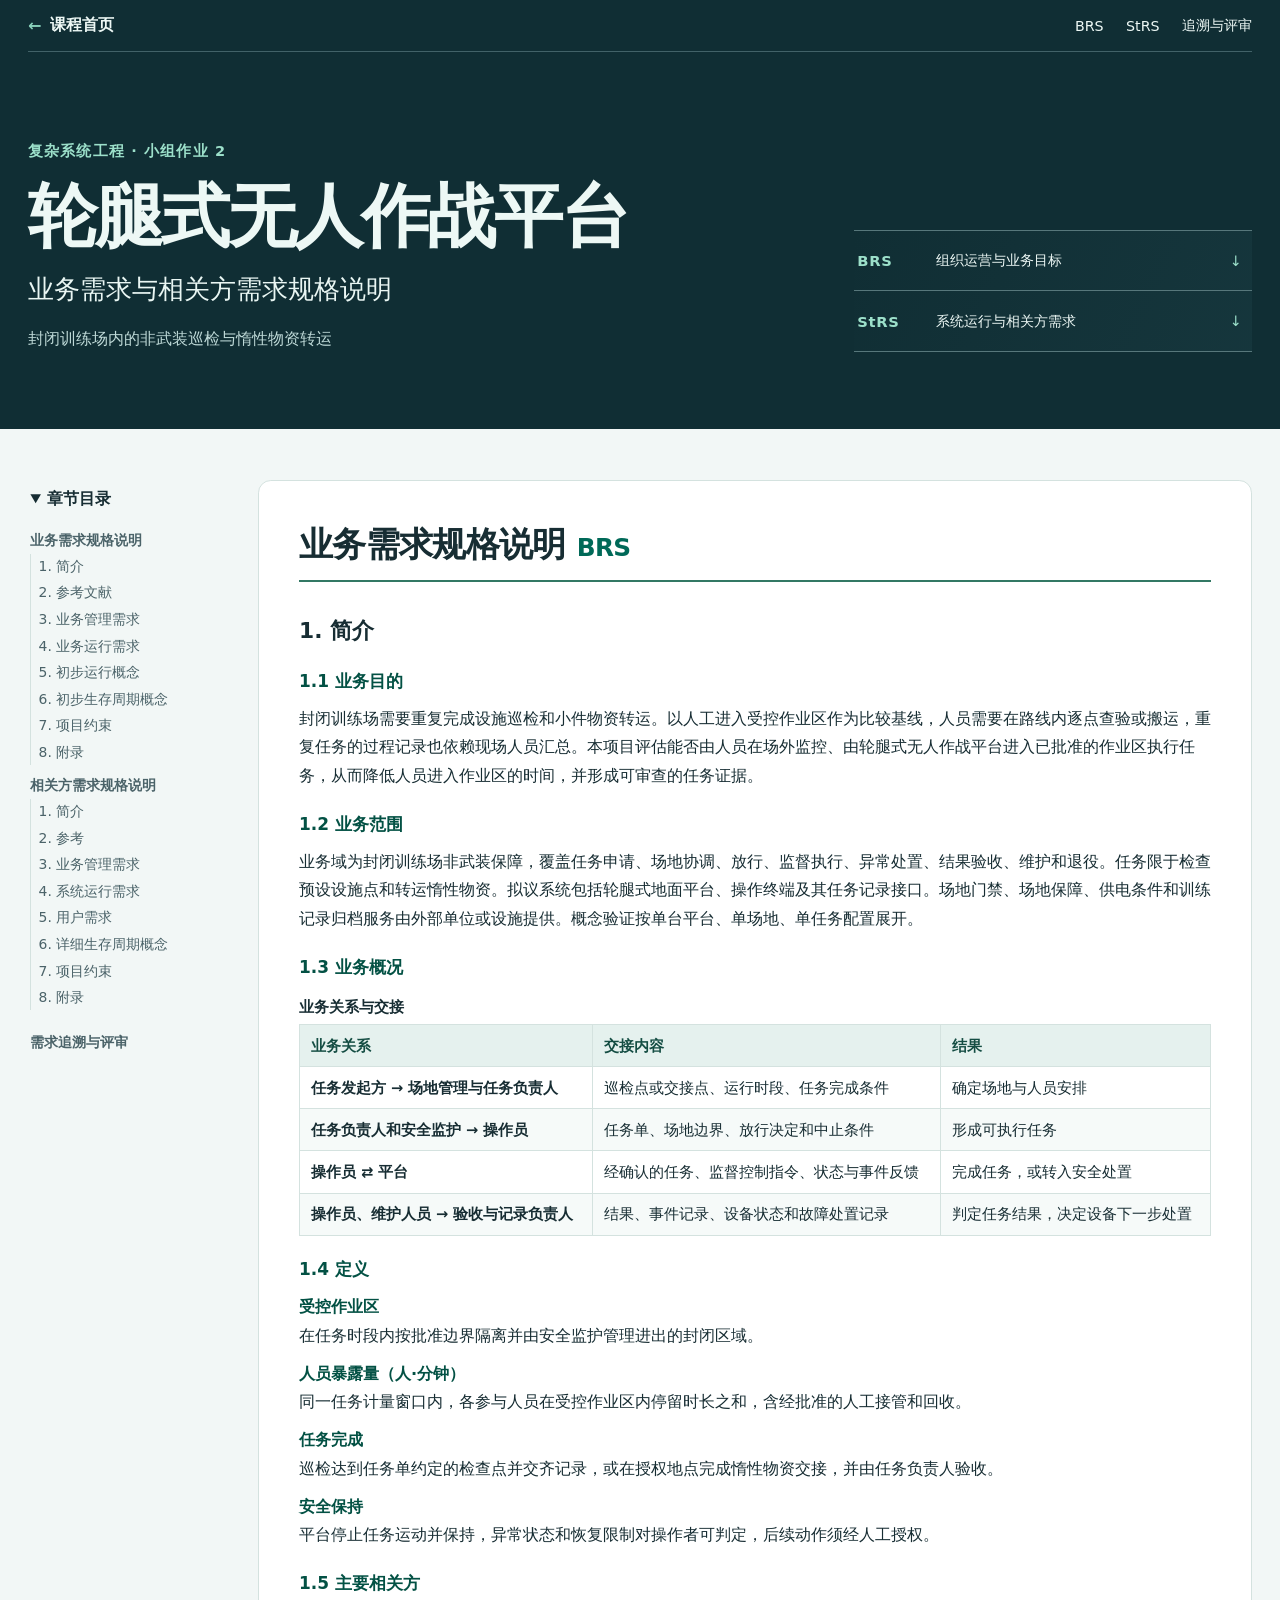
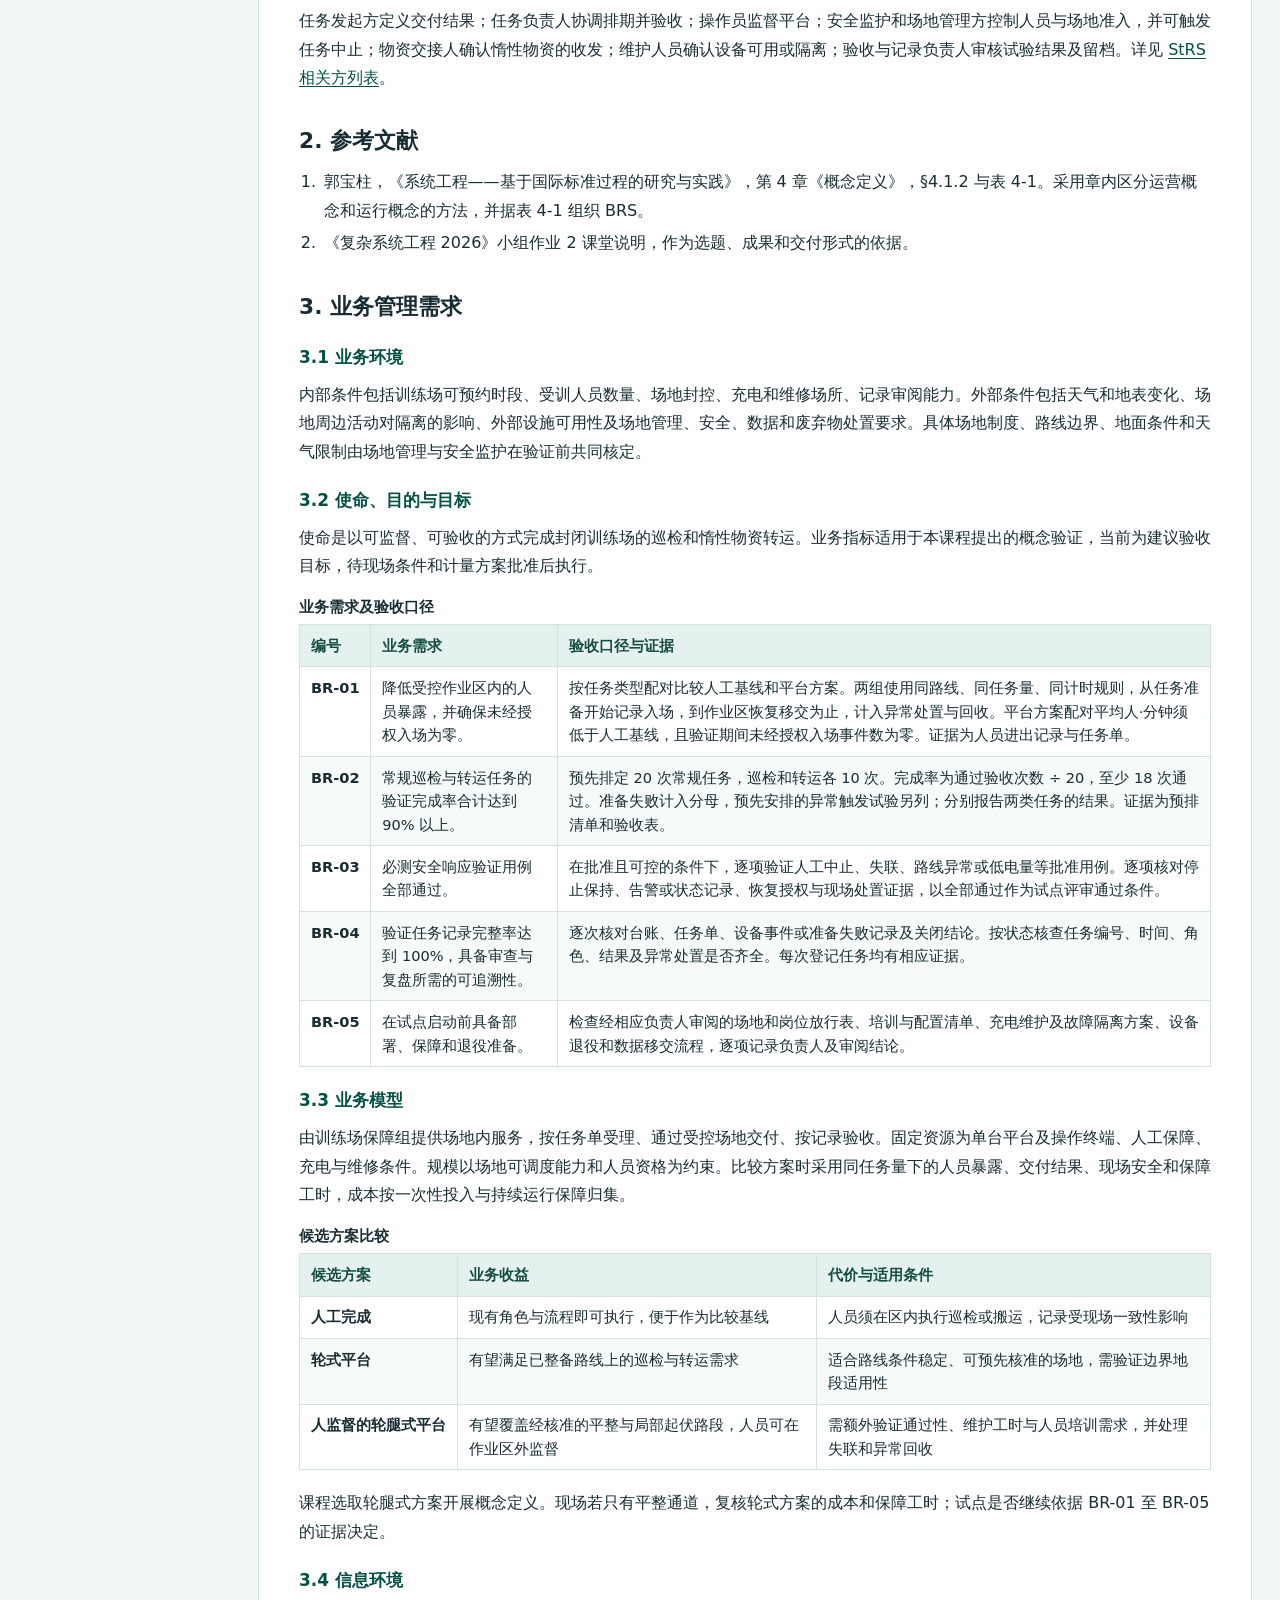
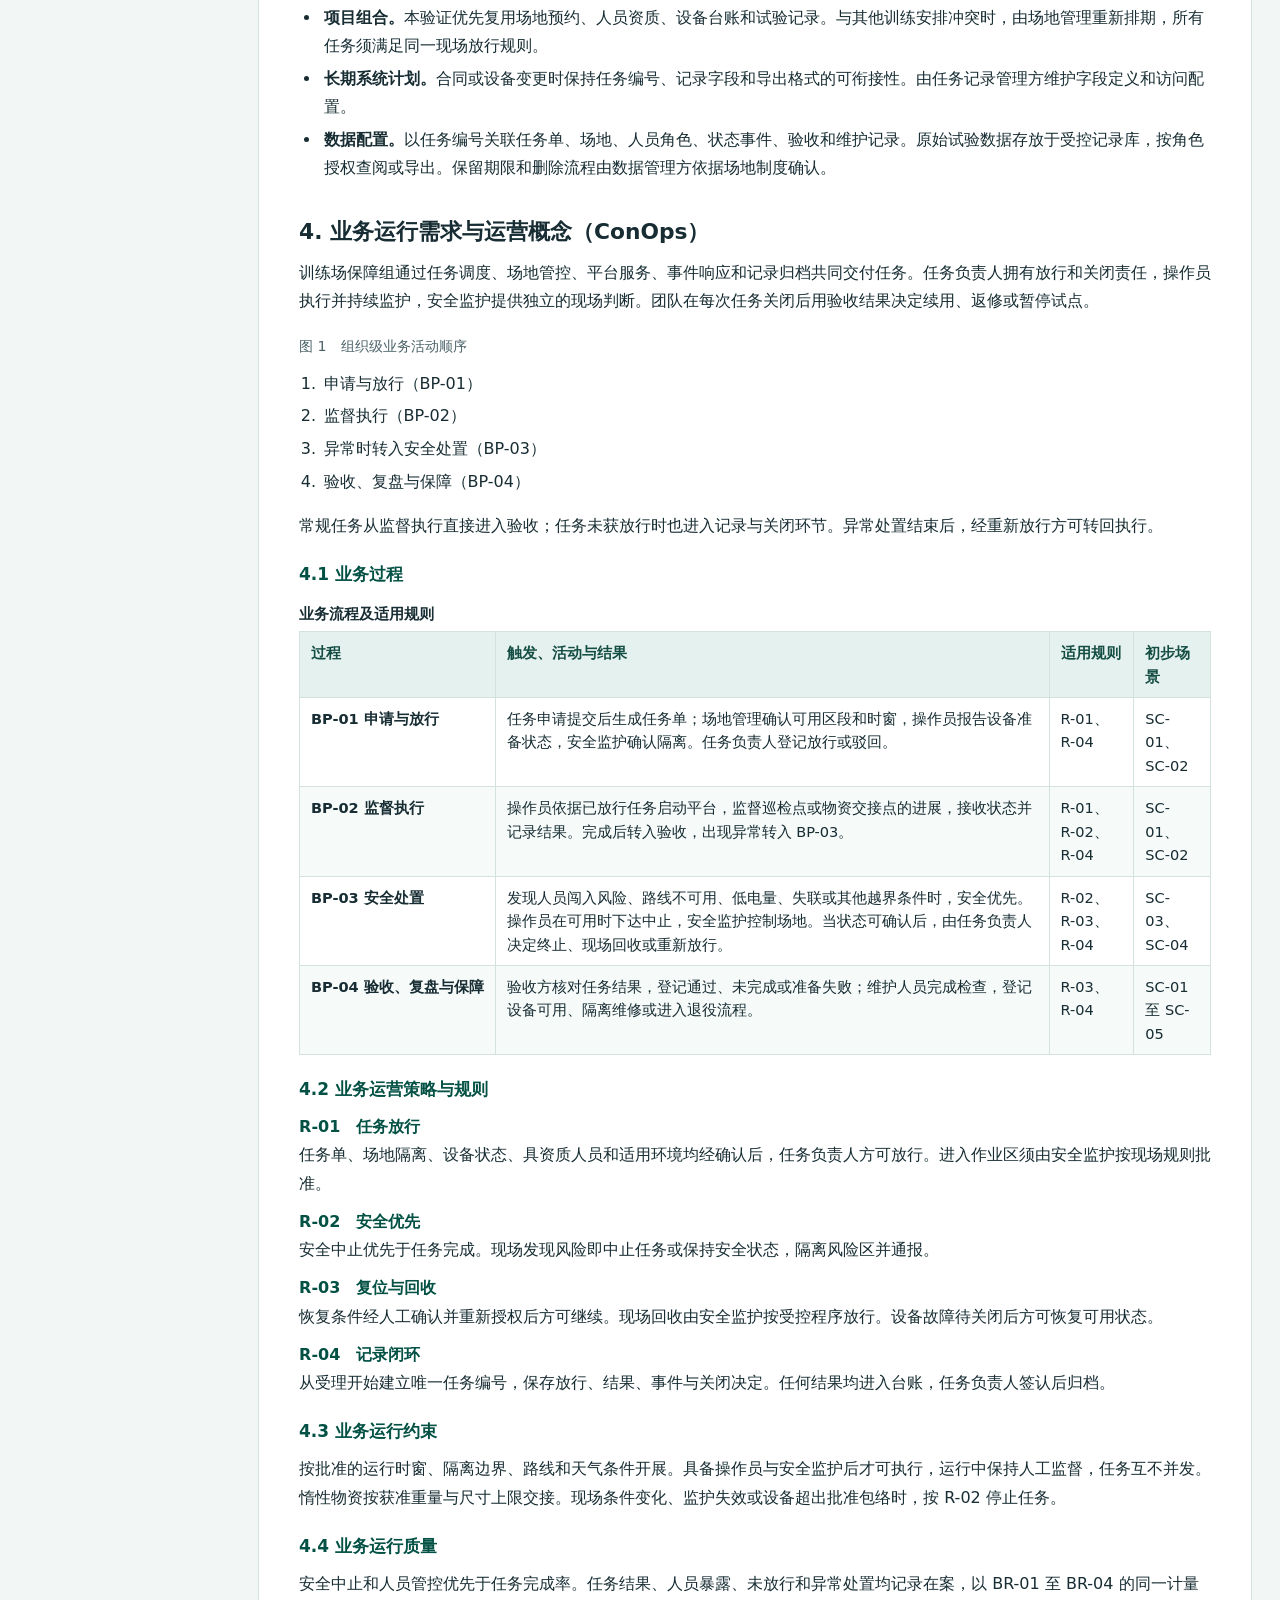
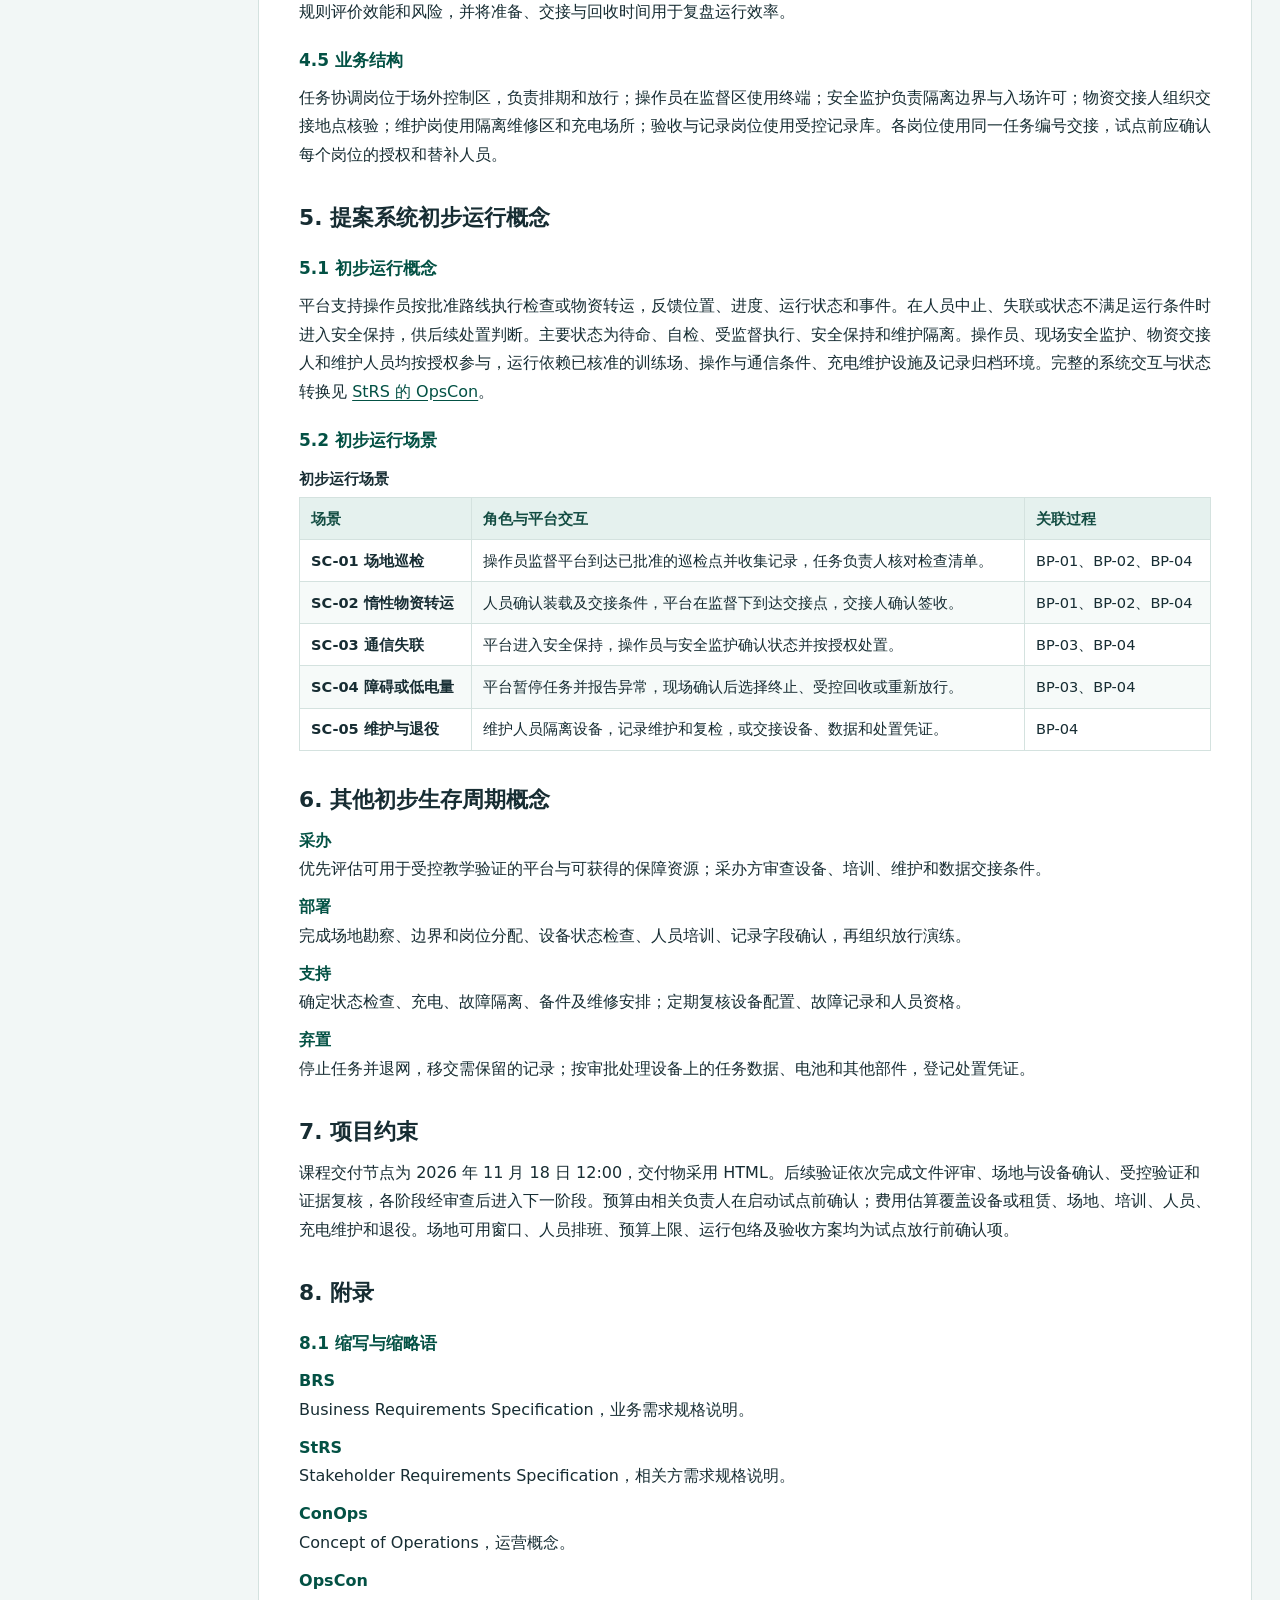
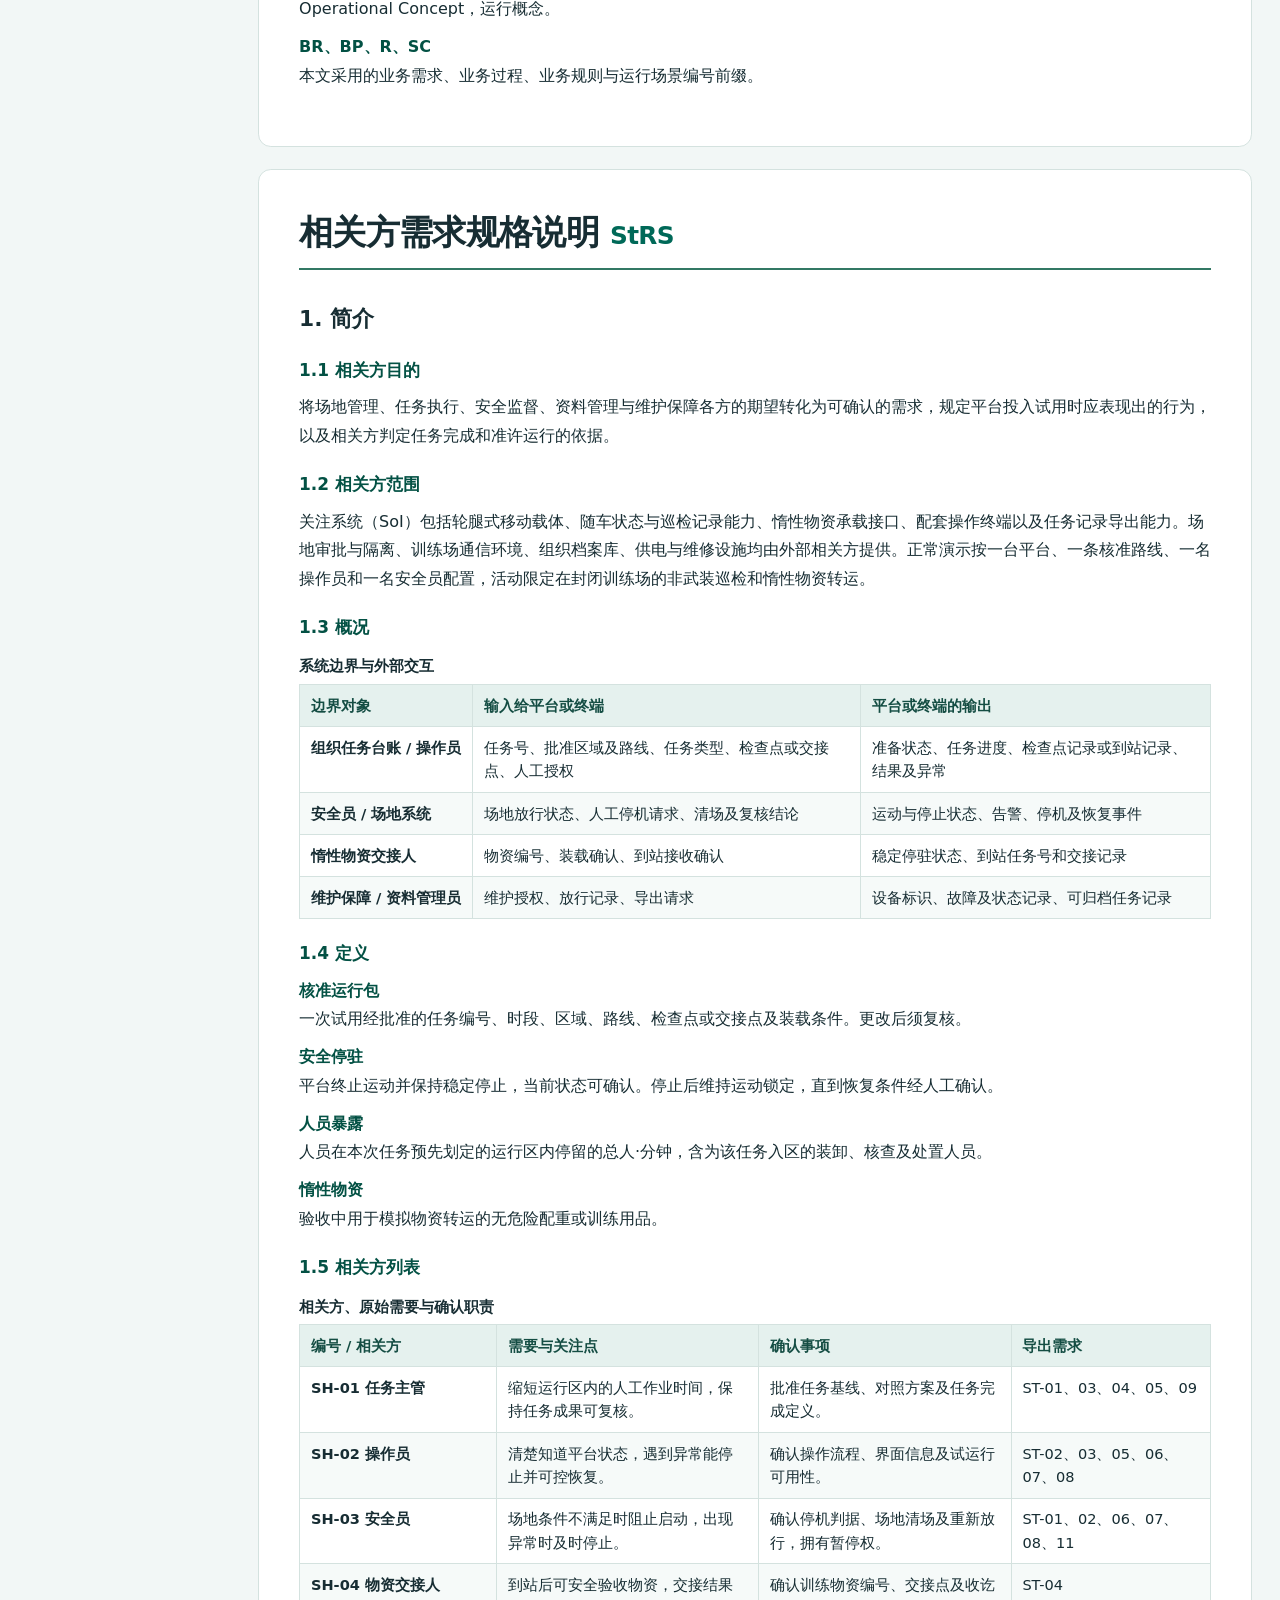
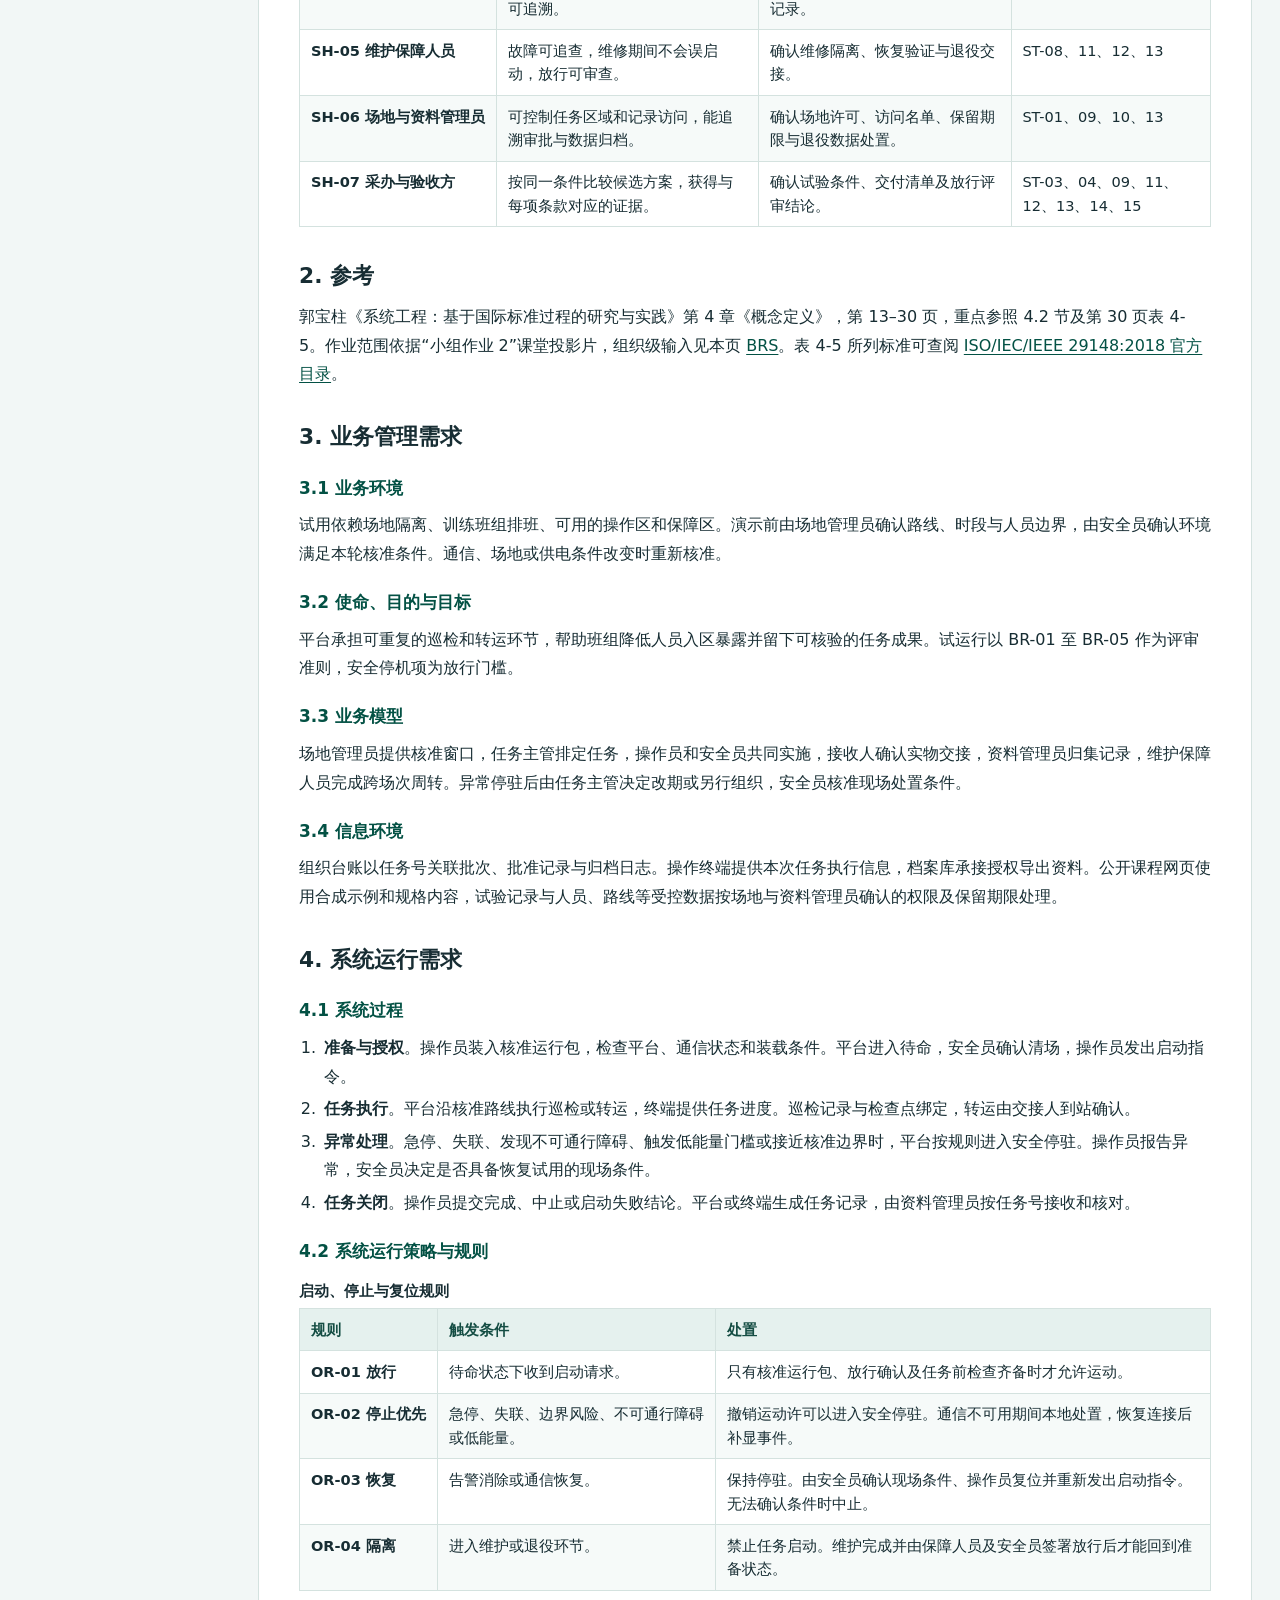
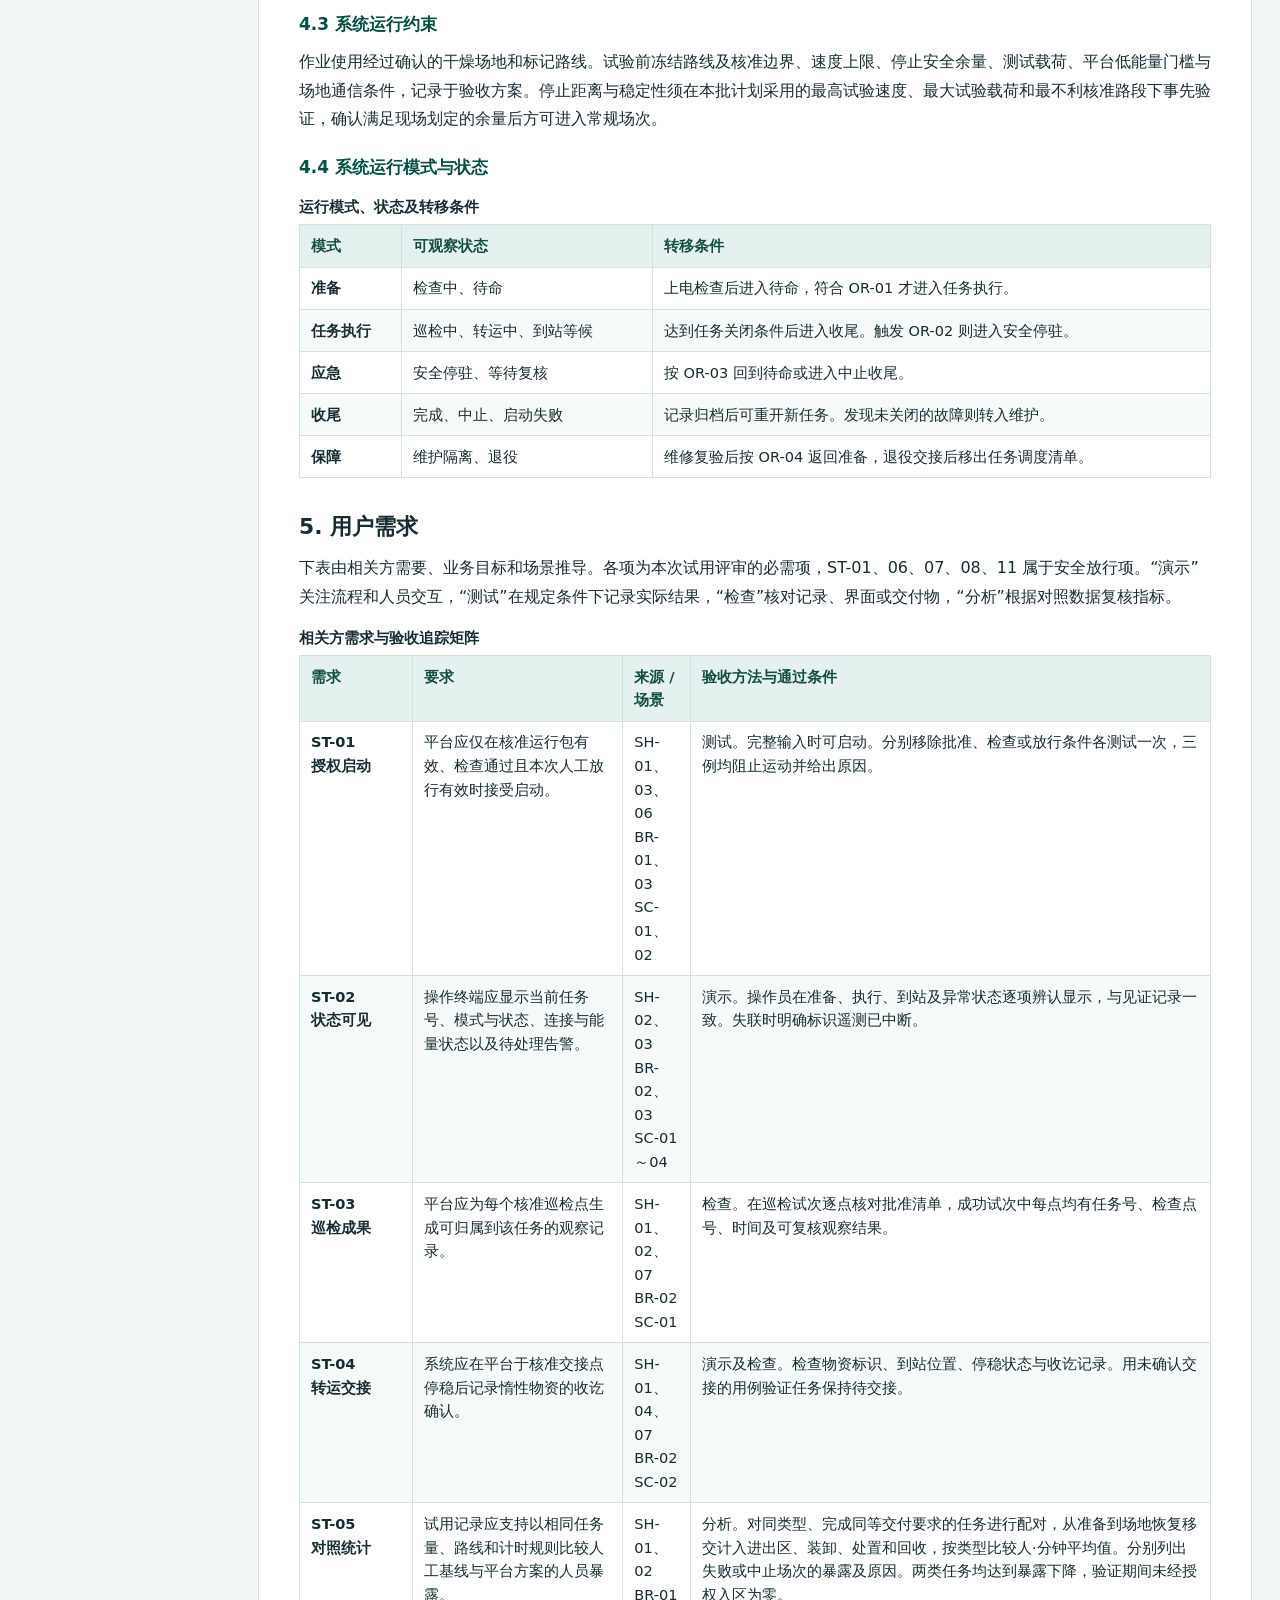
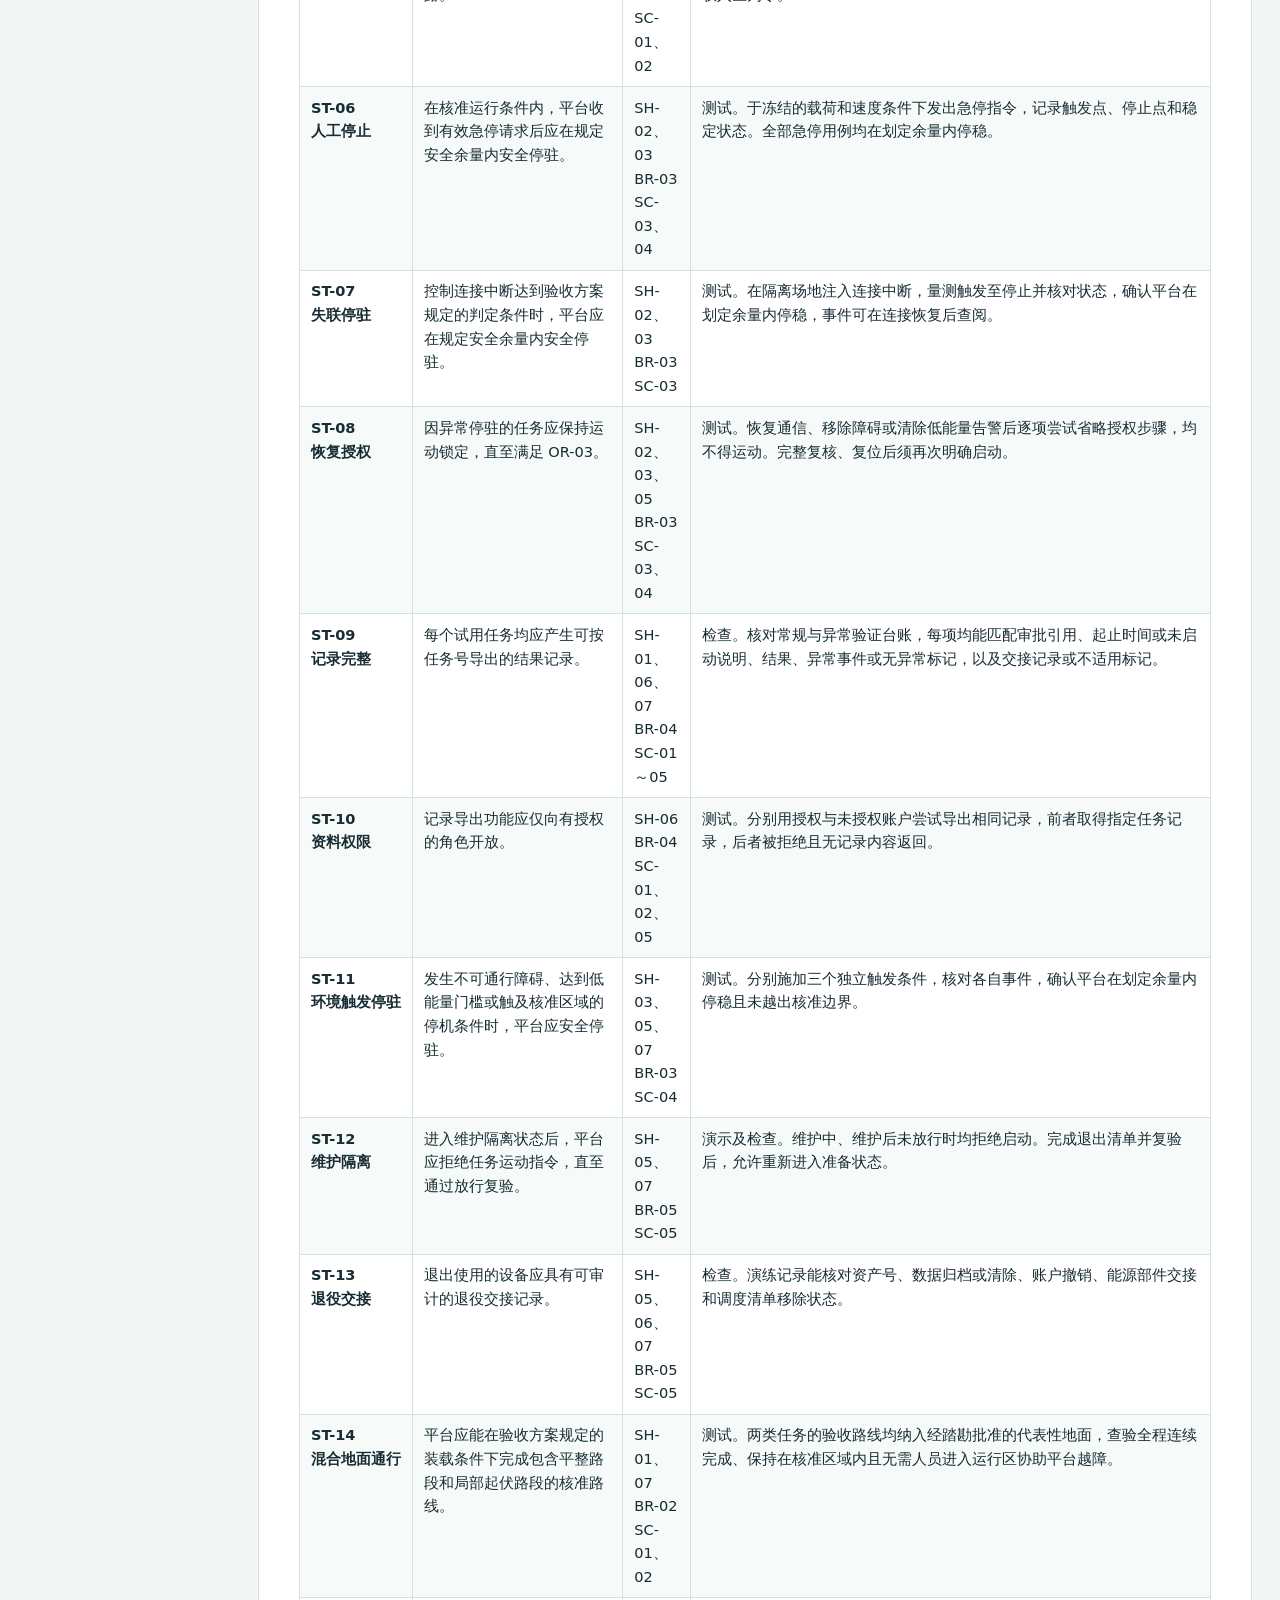
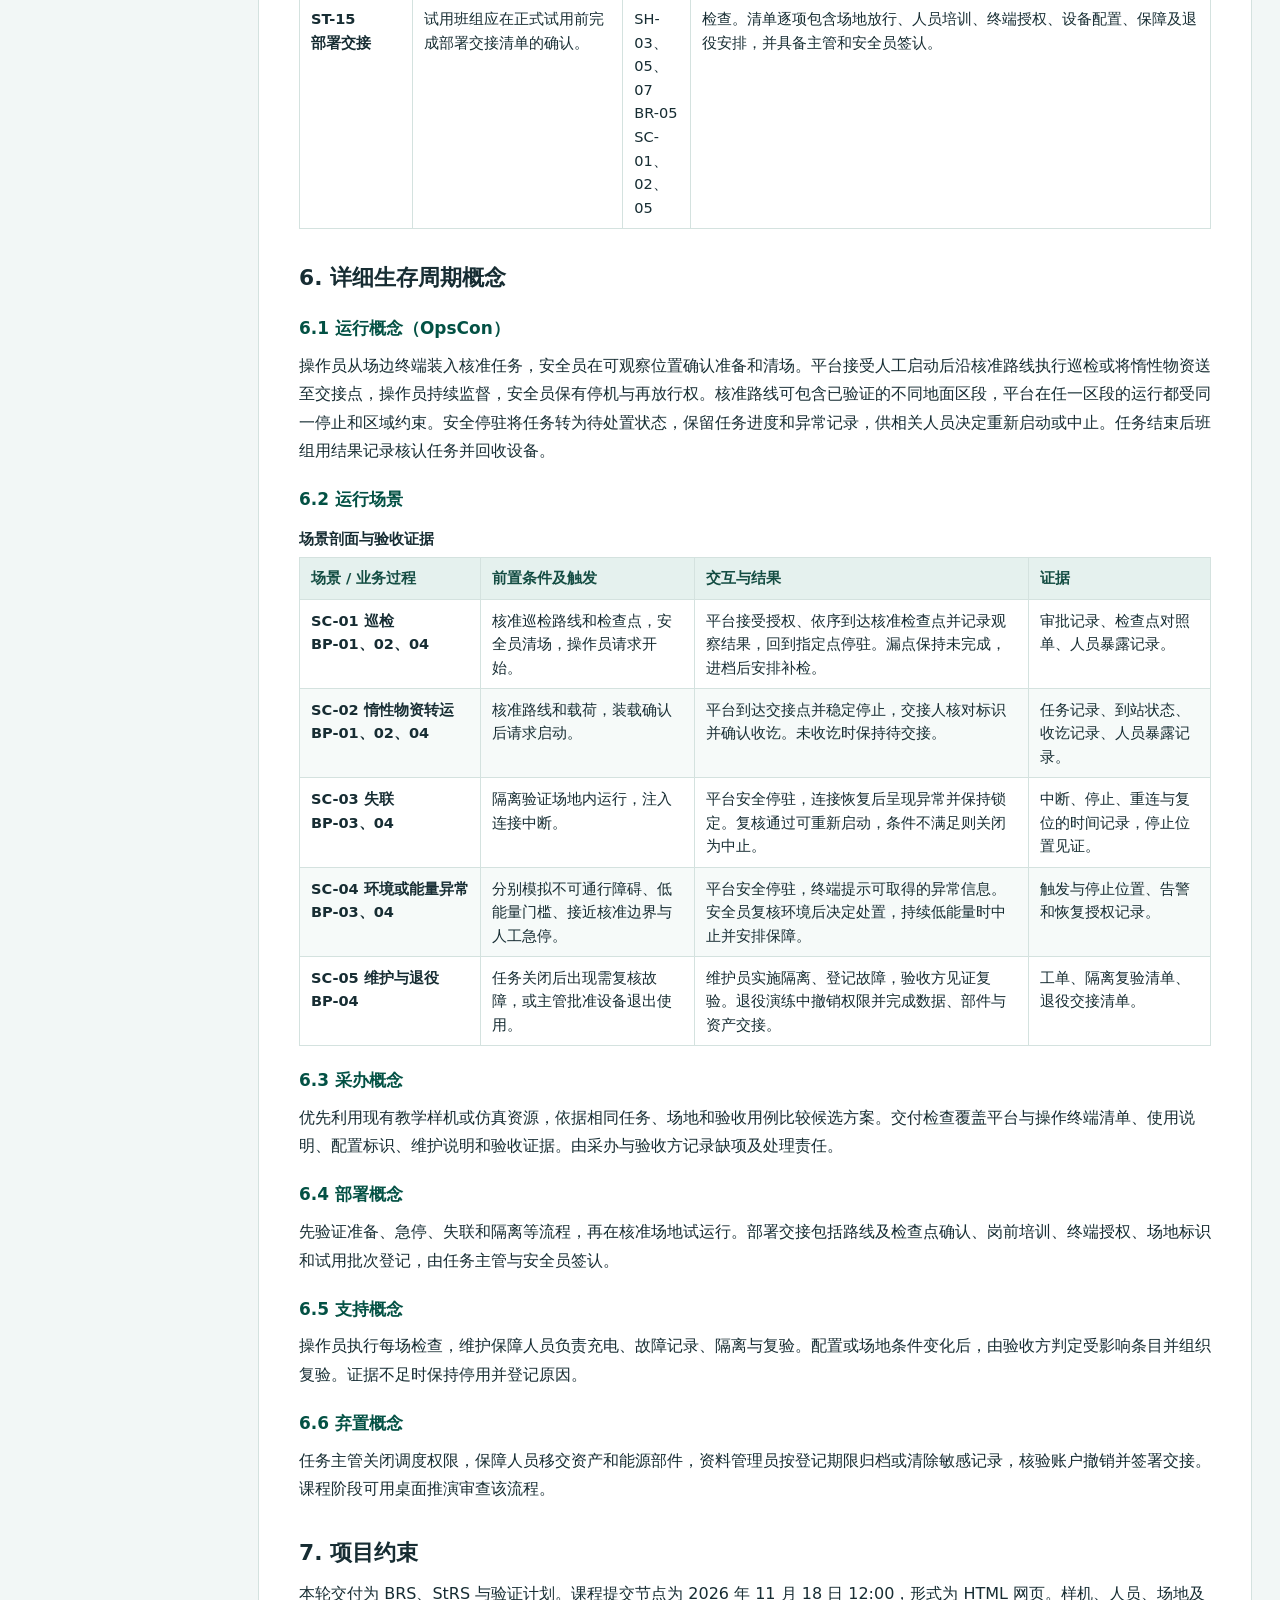
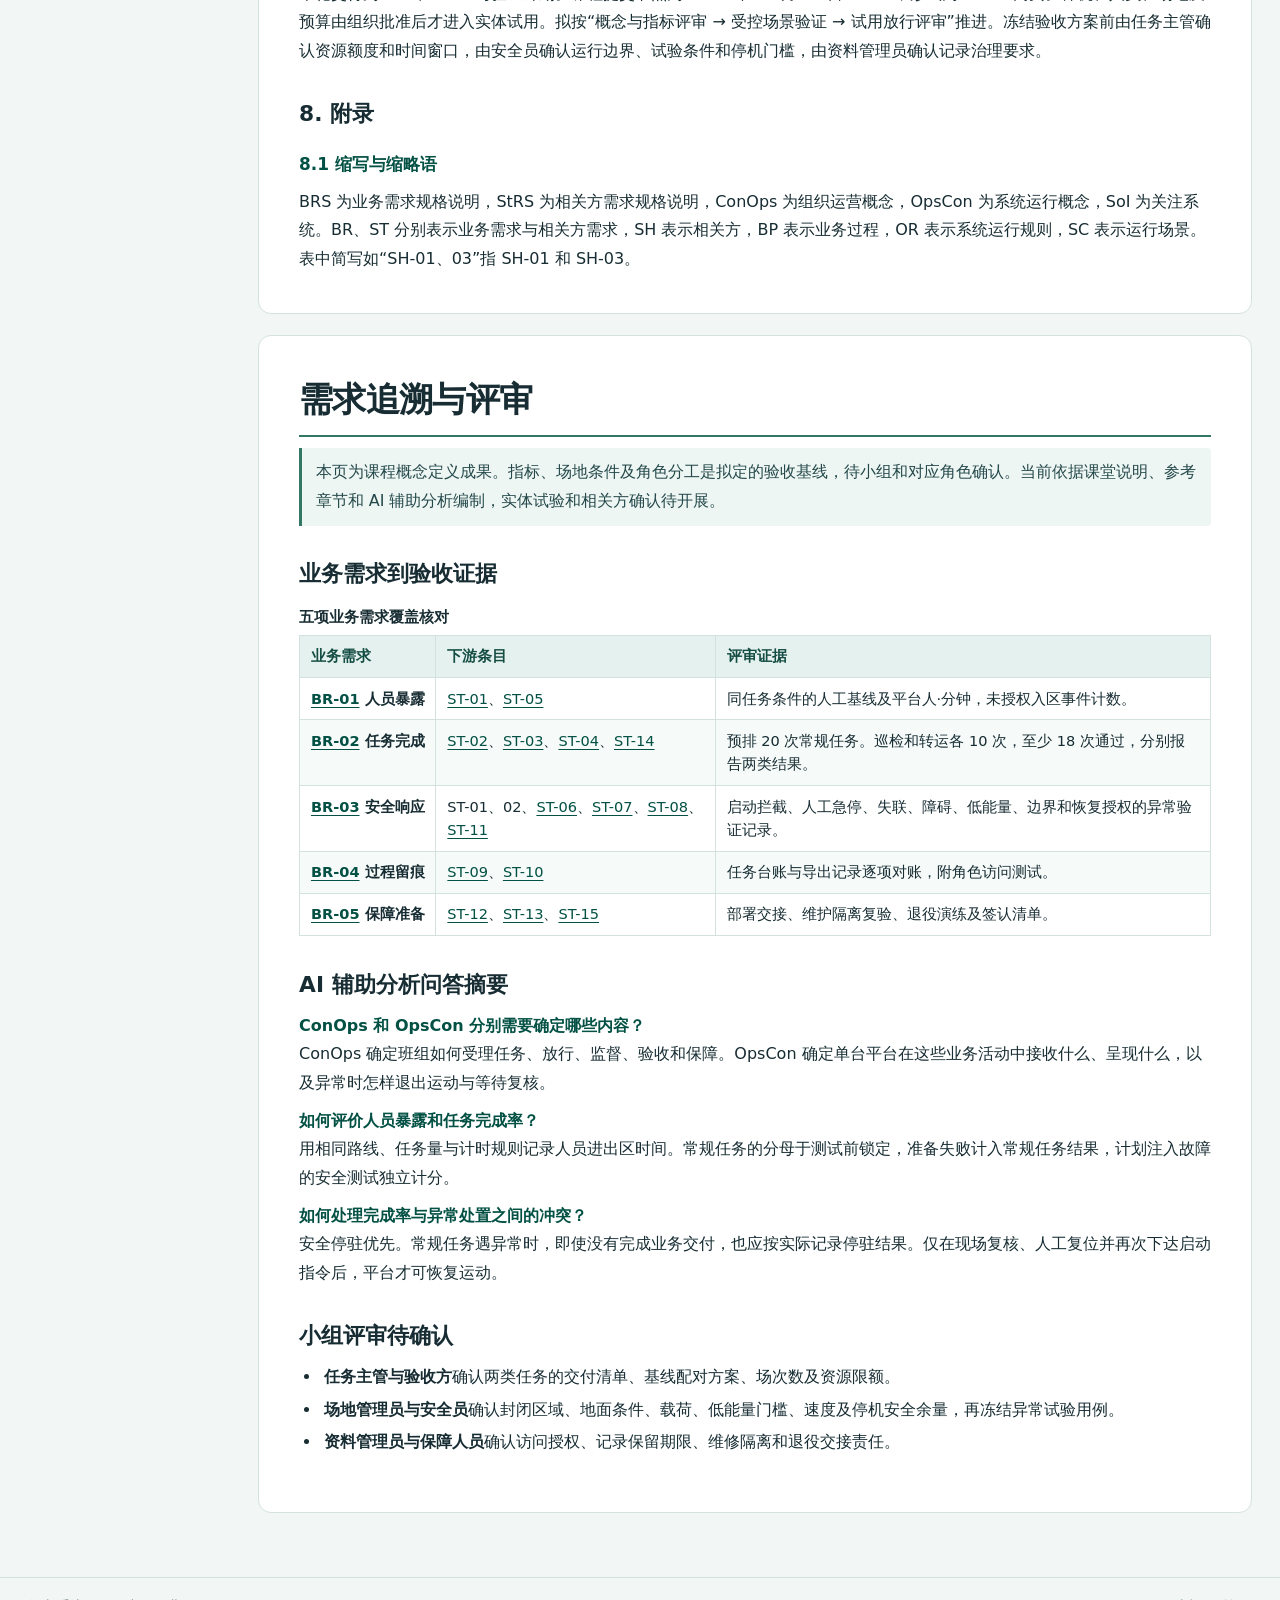
==== assignment-2/index.html @ 0e88c094 "Publish assignment 2: wheel-legged platform concept definition" ====
<!doctype html>
<html lang="zh-CN">
<head>
  <meta charset="utf-8">
  <meta name="viewport" content="width=device-width, initial-scale=1">
  <meta name="description" content="复杂系统工程小组作业 2，轮腿式无人作战平台的业务需求与相关方需求规格说明。">
  <meta name="theme-color" content="#102e34">
  <title>轮腿式无人作战平台 | 复杂系统工程 · 作业 2</title>
  <style>
    :root {
      color-scheme: light;
      --ink: #172d33;
      --muted: #4b6369;
      --accent: #006958;
      --accent-dark: #035144;
      --dark: #102e34;
      --dark-soft: #184048;
      --light: #f2f7f6;
      --line: #d4e2df;
      --block: #ffffff;
      --container: 78rem;
      font-family: Inter, "Microsoft YaHei", "PingFang SC", "Noto Sans CJK SC", system-ui, sans-serif;
    }

    * { box-sizing: border-box; }
    body { margin: 0; background: var(--light); color: var(--ink); }
    html { scroll-padding-block-start: 1.25rem; }
    a { color: var(--accent-dark); text-underline-offset: .18em; }
    a:focus-visible, summary:focus-visible, [tabindex]:focus-visible {
      outline: .16rem solid #c56b0b;
      outline-offset: .2rem;
    }
    .skip-link {
      position: absolute;
      z-index: 2;
      inset: .8rem auto auto .8rem;
      padding: .55rem .8rem;
      background: #fff;
      transform: translateY(-180%);
    }
    .skip-link:focus { transform: none; }
    .container { width: min(var(--container), 100% - 3.5rem); margin-inline: auto; }
    .masthead { background: var(--dark); color: #edf8f5; }
    .masthead a { color: inherit; }
    .topbar {
      display: flex;
      justify-content: space-between;
      align-items: center;
      gap: .8rem 1.2rem;
      padding-block: .95rem;
      border-bottom: 1px solid #426268;
    }
    .home-link { display: inline-flex; gap: .55rem; align-items: center; font-weight: 700; text-decoration: none; }
    .home-link::before { content: "←"; color: #8ad3bd; }
    .topnav { display: flex; flex-wrap: wrap; align-items: center; gap: .65rem 1.4rem; font-size: .89rem; }
    .topnav a { text-decoration: none; }
    .topnav a:hover, .home-link:hover { text-decoration: underline; }
    .hero {
      display: grid;
      grid-template-columns: minmax(0, 1.6fr) minmax(15rem, .85fr);
      align-items: end;
      gap: 2rem clamp(2rem, 6vw, 6rem);
      padding-block: clamp(2.75rem, 7vw, 6.25rem) clamp(2.7rem, 6vw, 5.5rem);
    }
    .hero-label { margin: 0 0 1rem; color: #9ce0ca; font-size: .91rem; font-weight: 700; letter-spacing: .08em; }
    h1 { margin: 0; font-size: clamp(2.35rem, 5.4vw, 4.35rem); letter-spacing: -.035em; line-height: 1.15; }
    .hero-subtitle { margin: .95rem 0 0; color: #e9f6f3; font-size: clamp(1.12rem, 2.05vw, 1.6rem); }
    .hero-scope { margin: 1.25rem 0 0; color: #bed9d7; font-size: .97rem; line-height: 1.65; }
    .hero-docs {
      border-top: 1px solid #57777b;
      background: linear-gradient(115deg, transparent, #20464d55);
    }
    .hero-docs a {
      display: grid;
      grid-template-columns: 4.1rem minmax(0, 1fr) auto;
      align-items: center;
      gap: .8rem;
      min-height: 3.8rem;
      padding: .6rem .65rem .6rem .2rem;
      border-bottom: 1px solid #57777b;
      text-decoration: none;
    }
    .hero-docs a:hover { background: var(--dark-soft); }
    .hero-docs strong { color: #9ce0ca; font-size: .92rem; letter-spacing: .05em; }
    .hero-docs span { font-size: .9rem; }
    .hero-docs span[aria-hidden] { color: #9ce0ca; }

    .report-shell {
      display: grid;
      grid-template-columns: 12rem minmax(0, 1fr);
      align-items: start;
      gap: clamp(1.2rem, 3vw, 2.9rem);
      padding-block: clamp(1.65rem, 4vw, 3.5rem) 4rem;
    }
    .outline {
      position: sticky;
      top: 1rem;
      max-height: calc(100dvh - 2rem);
      overflow-y: auto;
      padding: .2rem .6rem .75rem .15rem;
      color: var(--muted);
      font-size: .87rem;
      line-height: 1.5;
      scrollbar-width: thin;
    }
    .outline summary { padding: .2rem 0 .55rem; color: var(--ink); font-size: 1rem; font-weight: 750; cursor: pointer; }
    .outline p { margin: .65rem 0 .2rem; font-weight: 750; }
    .outline ul { list-style: none; margin: 0; padding: 0; border-left: 1px solid var(--line); }
    .outline li a { display: block; margin: .12rem 0; padding: .12rem .45rem; }
    .outline a { color: inherit; text-decoration: none; }
    .outline a:hover { color: var(--accent-dark); text-decoration: underline; }
    .outline .review-link { display: inline-block; margin-top: .7rem; }

    .document {
      min-width: 0;
      margin: 0 0 1.35rem;
      padding: clamp(1.05rem, 3.1vw, 2.7rem);
      border: 1px solid var(--line);
      border-radius: .8rem;
      background: var(--block);
      font-size: 1rem;
      line-height: 1.78;
    }
    .document:last-child { margin-bottom: 0; }
    .doc-heading {
      display: flex;
      flex-wrap: wrap;
      align-items: baseline;
      column-gap: .7rem;
      margin: 0;
      padding-bottom: .8rem;
      border-bottom: 2px solid #337864;
      font-size: clamp(1.45rem, 2.75vw, 2.15rem);
      letter-spacing: -.02em;
      line-height: 1.35;
    }
    .doc-heading span { color: var(--accent); font-size: .72em; }
    .document h3 { margin: 2.05rem 0 .65rem; color: var(--ink); font-size: clamp(1.19rem, 1.7vw, 1.42rem); line-height: 1.5; }
    .document h4 { margin: 1.35rem 0 .46rem; color: var(--accent-dark); font-size: 1.06rem; line-height: 1.5; }
    .document h5 { margin: 1.1rem 0 .4rem; font-size: 1rem; }
    .document p { margin: .65rem 0; }
    .document p:last-child { margin-bottom: 0; }
    .document ul, .document ol { margin: .65rem 0 1rem; padding-inline-start: 1.38rem; }
    .document li { padding-inline-start: .15rem; }
    .document li + li { margin-top: .26rem; }
    .document dl { margin: .65rem 0 1rem; }
    .document dt { color: var(--accent-dark); font-weight: 720; }
    .document dd { margin: 0 0 .6rem 0; }
    .document :target { scroll-margin-block-start: .35rem; }
    .document :is(h3,h4)[id]:target { color: var(--accent-dark); text-decoration: underline #8ac1ac .13rem; text-underline-offset: .25em; }
    .document a { overflow-wrap: anywhere; }
    .callout {
      margin: 1rem 0;
      padding: .65rem .85rem;
      border-inline-start: .2rem solid #337864;
      border-radius: 0 .25rem .25rem 0;
      background: #edf6f3;
      color: #24484a;
    }
    .document figure { margin: 1.15rem 0; }
    .document figcaption { margin-top: .4rem; font-size: .89rem; color: var(--muted); }
    .flow {
      display: flex;
      flex-wrap: wrap;
      gap: .4rem .55rem;
      align-items: center;
      color: var(--accent-dark);
    }
    .flow > :is(span,li) {
      padding: .3rem .58rem;
      border-radius: .25rem;
      background: #edf6f3;
    }
    .table-wrap {
      max-width: 100%;
      overflow-x: auto;
      margin-block: .9rem 1.2rem;
      scrollbar-width: thin;
    }
    .document table {
      width: 100%;
      margin-block: .9rem 1.2rem;
      border-collapse: collapse;
      font-size: .91rem;
      line-height: 1.62;
    }
    .table-wrap table { margin: 0; }
    .document caption { margin-bottom: .36rem; text-align: left; font-weight: 750; }
    .document :is(th, td) {
      padding: .55rem .68rem;
      border: 1px solid var(--line);
      vertical-align: top;
      text-align: left;
      overflow-wrap: anywhere;
    }
    .document thead th { background: #e5f1ee; color: #144d43; }
    .document tbody tr:nth-child(even) { background: #f6faf9; }
    .document tbody th[scope="row"], .document :is(td,th):first-child code { white-space: nowrap; }
    .document code { color: #164f43; font-family: "IBM Plex Mono", Consolas, monospace; font-size: .91em; }
    .footer { color: var(--muted); border-top: 1px solid var(--line); font-size: .88rem; }
    .footer .container { display: flex; flex-wrap: wrap; justify-content: space-between; gap: .55rem 1rem; padding-block: 1.2rem; }

    @media (max-width: 58rem) {
      .container { width: calc(100% - 2.5rem); }
      .report-shell { grid-template-columns: 10.4rem minmax(0, 1fr); gap: 1.1rem; }
      .document :is(th,td) { padding: .52rem .5rem; }
    }
    @media (max-width: 44rem) {
      .container { width: calc(100% - 1.5rem); }
      .topbar { gap: .6rem 1rem; }
      .topnav { gap: .3rem .8rem; }
      .hero { grid-template-columns: minmax(0, 1fr); gap: 1.3rem; padding-block: 2.6rem 2.1rem; }
      .hero h1 { font-size: clamp(1.98rem, 9.6vw, 2.9rem); text-wrap: balance; }
      .hero-scope { margin-top: .75rem; }
      .hero-docs a { min-height: 3rem; }
      .report-shell { display: block; padding-bottom: 2rem; }
      .outline { position: static; max-height: none; margin-bottom: 1rem; padding: .5rem .45rem; overflow-y: visible; }
      .outline ul { display: flex; flex-wrap: wrap; border: 0; }
      .outline li a { padding-inline: .35rem; }
      .document { margin-bottom: .8rem; }
      .document table { min-width: 33rem; }
      .document > table, .document section > table {
        display: block;
        min-width: 0;
        width: 100%;
        overflow: auto;
      }
      .document > table :is(th,td), .document section > table :is(th,td) { min-width: 5rem; }
    }
    @media print {
      @page { margin: 15mm; }
      body, .masthead, .document { background: white; color: #111; }
      .container { width: 100%; }
      .topbar, .hero-docs, .outline, .footer, .skip-link { display: none; }
      .hero, .report-shell { display: block; padding: 0; }
      .hero { margin-bottom: 1.1rem; }
      h1 { font-size: 2rem; }
      .hero-label, .hero-subtitle, .hero-scope { color: #111; }
      .document { padding: 0; border: 0; font-size: 10pt; }
      .document + .document { break-before: page; }
      .table-wrap { overflow: visible; }
      .document table { display: table; min-width: 0; font-size: 8.7pt; }
      .document :is(h2,h3,h4) { break-after: avoid; }
      .document tr { break-inside: avoid; }
      a { color: inherit; }
    }
  </style>
</head>
<body id="top">
  <a class="skip-link" href="#main-content">跳转到作业正文</a>
  <header class="masthead">
    <div class="container">
      <div class="topbar">
        <a class="home-link" href="https://gk37425601.github.io/complex-systems-engineering-2026/">课程首页</a>
        <nav class="topnav" aria-label="作业文档">
          <a href="#brs">BRS</a>
          <a href="#strs">StRS</a>
          <a href="#review">追溯与评审</a>
        </nav>
      </div>
      <div class="hero">
        <div>
          <p class="hero-label">复杂系统工程 · 小组作业 2</p>
          <h1>轮腿式无人作战平台</h1>
          <p class="hero-subtitle">业务需求与相关方需求规格说明</p>
          <p class="hero-scope">封闭训练场内的非武装巡检与惰性物资转运</p>
        </div>
        <nav class="hero-docs" aria-label="规格说明入口">
          <a href="#brs"><strong>BRS</strong><span>组织运营与业务目标</span><span aria-hidden="true">↓</span></a>
          <a href="#strs"><strong>StRS</strong><span>系统运行与相关方需求</span><span aria-hidden="true">↓</span></a>
        </nav>
      </div>
    </div>
  </header>

  <main id="main-content" class="container report-shell" tabindex="-1">
    <nav class="outline" aria-label="章节目录">
      <details open>
        <summary>章节目录</summary>
        <p><a href="#brs">业务需求规格说明</a></p>
        <ul>
          <li><a href="#b1">1. 简介</a></li>
          <li><a href="#b2">2. 参考文献</a></li>
          <li><a href="#b3">3. 业务管理需求</a></li>
          <li><a href="#b4">4. 业务运行需求</a></li>
          <li><a href="#b5">5. 初步运行概念</a></li>
          <li><a href="#b6">6. 初步生存周期概念</a></li>
          <li><a href="#b7">7. 项目约束</a></li>
          <li><a href="#b8">8. 附录</a></li>
        </ul>
        <p><a href="#strs">相关方需求规格说明</a></p>
        <ul>
          <li><a href="#s1">1. 简介</a></li>
          <li><a href="#s2">2. 参考</a></li>
          <li><a href="#s3">3. 业务管理需求</a></li>
          <li><a href="#s4">4. 系统运行需求</a></li>
          <li><a href="#s5">5. 用户需求</a></li>
          <li><a href="#s6">6. 详细生存周期概念</a></li>
          <li><a href="#s7">7. 项目约束</a></li>
          <li><a href="#s8">8. 附录</a></li>
        </ul>
        <p><a class="review-link" href="#review">需求追溯与评审</a></p>
      </details>
    </nav>
    <div>
      <section id="brs" class="document" aria-labelledby="brs-title">
        <h2 id="brs-title" class="doc-heading">业务需求规格说明 <span>BRS</span></h2>
<section id="b1" aria-labelledby="b1-title">
  <h3 id="b1-title">1. 简介</h3>
  <h4>1.1 业务目的</h4>
  <p>封闭训练场需要重复完成设施巡检和小件物资转运。以人工进入受控作业区作为比较基线，人员需要在路线内逐点查验或搬运，重复任务的过程记录也依赖现场人员汇总。本项目评估能否由人员在场外监控、由轮腿式无人作战平台进入已批准的作业区执行任务，从而降低人员进入作业区的时间，并形成可审查的任务证据。</p>
  <h4>1.2 业务范围</h4>
  <p>业务域为封闭训练场非武装保障，覆盖任务申请、场地协调、放行、监督执行、异常处置、结果验收、维护和退役。任务限于检查预设设施点和转运惰性物资。拟议系统包括轮腿式地面平台、操作终端及其任务记录接口。场地门禁、场地保障、供电条件和训练记录归档服务由外部单位或设施提供。概念验证按单台平台、单场地、单任务配置展开。</p>
  <h4>1.3 业务概况</h4>
  <div class="table-wrap" tabindex="0" role="region" aria-label="业务关系与交接">
  <table>
    <caption>业务关系与交接</caption>
    <thead><tr><th scope="col">业务关系</th><th scope="col">交接内容</th><th scope="col">结果</th></tr></thead>
    <tbody>
      <tr><th scope="row">任务发起方 → 场地管理与任务负责人</th><td>巡检点或交接点、运行时段、任务完成条件</td><td>确定场地与人员安排</td></tr>
      <tr><th scope="row">任务负责人和安全监护 → 操作员</th><td>任务单、场地边界、放行决定和中止条件</td><td>形成可执行任务</td></tr>
      <tr><th scope="row">操作员 ⇄ 平台</th><td>经确认的任务、监督控制指令、状态与事件反馈</td><td>完成任务，或转入安全处置</td></tr>
      <tr><th scope="row">操作员、维护人员 → 验收与记录负责人</th><td>结果、事件记录、设备状态和故障处置记录</td><td>判定任务结果，决定设备下一步处置</td></tr>
    </tbody>
  </table>
  </div>
  <h4>1.4 定义</h4>
  <dl>
    <dt>受控作业区</dt><dd>在任务时段内按批准边界隔离并由安全监护管理进出的封闭区域。</dd>
    <dt>人员暴露量（人·分钟）</dt><dd>同一任务计量窗口内，各参与人员在受控作业区内停留时长之和，含经批准的人工接管和回收。</dd>
    <dt>任务完成</dt><dd>巡检达到任务单约定的检查点并交齐记录，或在授权地点完成惰性物资交接，并由任务负责人验收。</dd>
    <dt>安全保持</dt><dd>平台停止任务运动并保持，异常状态和恢复限制对操作者可判定，后续动作须经人工授权。</dd>
  </dl>
  <h4>1.5 主要相关方</h4>
  <p>任务发起方定义交付结果；任务负责人协调排期并验收；操作员监督平台；安全监护和场地管理方控制人员与场地准入，并可触发任务中止；物资交接人确认惰性物资的收发；维护人员确认设备可用或隔离；验收与记录负责人审核试验结果及留档。详见 <a href="#strs">StRS 相关方列表</a>。</p>
</section>

<section id="b2" aria-labelledby="b2-title">
  <h3 id="b2-title">2. 参考文献</h3>
  <ol>
    <li>郭宝柱，《系统工程——基于国际标准过程的研究与实践》，第 4 章《概念定义》，§4.1.2 与表 4-1。采用章内区分运营概念和运行概念的方法，并据表 4-1 组织 BRS。</li>
    <li>《复杂系统工程 2026》小组作业 2 课堂说明，作为选题、成果和交付形式的依据。</li>
  </ol>
</section>

<section id="b3" aria-labelledby="b3-title">
  <h3 id="b3-title">3. 业务管理需求</h3>
  <h4>3.1 业务环境</h4>
  <p>内部条件包括训练场可预约时段、受训人员数量、场地封控、充电和维修场所、记录审阅能力。外部条件包括天气和地表变化、场地周边活动对隔离的影响、外部设施可用性及场地管理、安全、数据和废弃物处置要求。具体场地制度、路线边界、地面条件和天气限制由场地管理与安全监护在验证前共同核定。</p>
  <h4>3.2 使命、目的与目标</h4>
  <p>使命是以可监督、可验收的方式完成封闭训练场的巡检和惰性物资转运。业务指标适用于本课程提出的概念验证，当前为建议验收目标，待现场条件和计量方案批准后执行。</p>
  <div class="table-wrap" tabindex="0" role="region" aria-label="业务需求及验收口径">
  <table>
    <caption>业务需求及验收口径</caption>
    <thead><tr><th scope="col">编号</th><th scope="col">业务需求</th><th scope="col">验收口径与证据</th></tr></thead>
    <tbody>
      <tr id="br-01"><th scope="row">BR-01</th><td>降低受控作业区内的人员暴露，并确保未经授权入场为零。</td><td>按任务类型配对比较人工基线和平台方案。两组使用同路线、同任务量、同计时规则，从任务准备开始记录入场，到作业区恢复移交为止，计入异常处置与回收。平台方案配对平均人·分钟须低于人工基线，且验证期间未经授权入场事件数为零。证据为人员进出记录与任务单。</td></tr>
      <tr id="br-02"><th scope="row">BR-02</th><td>常规巡检与转运任务的验证完成率合计达到 90% 以上。</td><td>预先排定 20 次常规任务，巡检和转运各 10 次。完成率为通过验收次数 ÷ 20，至少 18 次通过。准备失败计入分母，预先安排的异常触发试验另列；分别报告两类任务的结果。证据为预排清单和验收表。</td></tr>
      <tr id="br-03"><th scope="row">BR-03</th><td>必测安全响应验证用例全部通过。</td><td>在批准且可控的条件下，逐项验证人工中止、失联、路线异常或低电量等批准用例。逐项核对停止保持、告警或状态记录、恢复授权与现场处置证据，以全部通过作为试点评审通过条件。</td></tr>
      <tr id="br-04"><th scope="row">BR-04</th><td>验证任务记录完整率达到 100%，具备审查与复盘所需的可追溯性。</td><td>逐次核对台账、任务单、设备事件或准备失败记录及关闭结论。按状态核查任务编号、时间、角色、结果及异常处置是否齐全。每次登记任务均有相应证据。</td></tr>
      <tr id="br-05"><th scope="row">BR-05</th><td>在试点启动前具备部署、保障和退役准备。</td><td>检查经相应负责人审阅的场地和岗位放行表、培训与配置清单、充电维护及故障隔离方案、设备退役和数据移交流程，逐项记录负责人及审阅结论。</td></tr>
    </tbody>
  </table>
  </div>
  <h4>3.3 业务模型</h4>
  <p>由训练场保障组提供场地内服务，按任务单受理、通过受控场地交付、按记录验收。固定资源为单台平台及操作终端、人工保障、充电与维修条件。规模以场地可调度能力和人员资格为约束。比较方案时采用同任务量下的人员暴露、交付结果、现场安全和保障工时，成本按一次性投入与持续运行保障归集。</p>
  <div class="table-wrap" tabindex="0" role="region" aria-label="候选方案比较">
  <table>
    <caption>候选方案比较</caption>
    <thead><tr><th scope="col">候选方案</th><th scope="col">业务收益</th><th scope="col">代价与适用条件</th></tr></thead>
    <tbody>
      <tr><th scope="row">人工完成</th><td>现有角色与流程即可执行，便于作为比较基线</td><td>人员须在区内执行巡检或搬运，记录受现场一致性影响</td></tr>
      <tr><th scope="row">轮式平台</th><td>有望满足已整备路线上的巡检与转运需求</td><td>适合路线条件稳定、可预先核准的场地，需验证边界地段适用性</td></tr>
      <tr><th scope="row">人监督的轮腿式平台</th><td>有望覆盖经核准的平整与局部起伏路段，人员可在作业区外监督</td><td>需额外验证通过性、维护工时与人员培训需求，并处理失联和异常回收</td></tr>
    </tbody>
  </table>
  </div>
  <p>课程选取轮腿式方案开展概念定义。现场若只有平整通道，复核轮式方案的成本和保障工时；试点是否继续依据 BR-01 至 BR-05 的证据决定。</p>
  <h4>3.4 信息环境</h4>
  <ul>
    <li><strong>项目组合。</strong>本验证优先复用场地预约、人员资质、设备台账和试验记录。与其他训练安排冲突时，由场地管理重新排期，所有任务须满足同一现场放行规则。</li>
    <li><strong>长期系统计划。</strong>合同或设备变更时保持任务编号、记录字段和导出格式的可衔接性。由任务记录管理方维护字段定义和访问配置。</li>
    <li><strong>数据配置。</strong>以任务编号关联任务单、场地、人员角色、状态事件、验收和维护记录。原始试验数据存放于受控记录库，按角色授权查阅或导出。保留期限和删除流程由数据管理方依据场地制度确认。</li>
  </ul>
</section>

<section id="b4" aria-labelledby="b4-title">
  <h3 id="b4-title">4. 业务运行需求与运营概念（ConOps）</h3>
  <p>训练场保障组通过任务调度、场地管控、平台服务、事件响应和记录归档共同交付任务。任务负责人拥有放行和关闭责任，操作员执行并持续监护，安全监护提供独立的现场判断。团队在每次任务关闭后用验收结果决定续用、返修或暂停试点。</p>
  <figure>
    <figcaption>图 1　组织级业务活动顺序</figcaption>
    <ol class="process-flow">
      <li>申请与放行（BP-01）</li>
      <li>监督执行（BP-02）</li>
      <li>异常时转入安全处置（BP-03）</li>
      <li>验收、复盘与保障（BP-04）</li>
    </ol>
    <p>常规任务从监督执行直接进入验收；任务未获放行时也进入记录与关闭环节。异常处置结束后，经重新放行方可转回执行。</p>
  </figure>
  <h4>4.1 业务过程</h4>
  <div class="table-wrap" tabindex="0" role="region" aria-label="业务流程及适用规则">
  <table>
    <caption>业务流程及适用规则</caption>
    <thead><tr><th scope="col">过程</th><th scope="col">触发、活动与结果</th><th scope="col">适用规则</th><th scope="col">初步场景</th></tr></thead>
    <tbody>
      <tr id="bp-01"><th scope="row">BP-01 申请与放行</th><td>任务申请提交后生成任务单；场地管理确认可用区段和时窗，操作员报告设备准备状态，安全监护确认隔离。任务负责人登记放行或驳回。</td><td>R-01、R-04</td><td>SC-01、SC-02</td></tr>
      <tr id="bp-02"><th scope="row">BP-02 监督执行</th><td>操作员依据已放行任务启动平台，监督巡检点或物资交接点的进展，接收状态并记录结果。完成后转入验收，出现异常转入 BP-03。</td><td>R-01、R-02、R-04</td><td>SC-01、SC-02</td></tr>
      <tr id="bp-03"><th scope="row">BP-03 安全处置</th><td>发现人员闯入风险、路线不可用、低电量、失联或其他越界条件时，安全优先。操作员在可用时下达中止，安全监护控制场地。当状态可确认后，由任务负责人决定终止、现场回收或重新放行。</td><td>R-02、R-03、R-04</td><td>SC-03、SC-04</td></tr>
      <tr id="bp-04"><th scope="row">BP-04 验收、复盘与保障</th><td>验收方核对任务结果，登记通过、未完成或准备失败；维护人员完成检查，登记设备可用、隔离维修或进入退役流程。</td><td>R-03、R-04</td><td>SC-01 至 SC-05</td></tr>
    </tbody>
  </table>
  </div>
  <h4>4.2 业务运营策略与规则</h4>
  <dl>
    <dt>R-01　任务放行</dt><dd>任务单、场地隔离、设备状态、具资质人员和适用环境均经确认后，任务负责人方可放行。进入作业区须由安全监护按现场规则批准。</dd>
    <dt>R-02　安全优先</dt><dd>安全中止优先于任务完成。现场发现风险即中止任务或保持安全状态，隔离风险区并通报。</dd>
    <dt>R-03　复位与回收</dt><dd>恢复条件经人工确认并重新授权后方可继续。现场回收由安全监护按受控程序放行。设备故障待关闭后方可恢复可用状态。</dd>
    <dt>R-04　记录闭环</dt><dd>从受理开始建立唯一任务编号，保存放行、结果、事件与关闭决定。任何结果均进入台账，任务负责人签认后归档。</dd>
  </dl>
  <h4>4.3 业务运行约束</h4>
  <p>按批准的运行时窗、隔离边界、路线和天气条件开展。具备操作员与安全监护后才可执行，运行中保持人工监督，任务互不并发。惰性物资按获准重量与尺寸上限交接。现场条件变化、监护失效或设备超出批准包络时，按 R-02 停止任务。</p>
  <h4>4.4 业务运行质量</h4>
  <p>安全中止和人员管控优先于任务完成率。任务结果、人员暴露、未放行和异常处置均记录在案，以 BR-01 至 BR-04 的同一计量规则评价效能和风险，并将准备、交接与回收时间用于复盘运行效率。</p>
  <h4>4.5 业务结构</h4>
  <p>任务协调岗位于场外控制区，负责排期和放行；操作员在监督区使用终端；安全监护负责隔离边界与入场许可；物资交接人组织交接地点核验；维护岗使用隔离维修区和充电场所；验收与记录岗位使用受控记录库。各岗位使用同一任务编号交接，试点前应确认每个岗位的授权和替补人员。</p>
</section>

<section id="b5" aria-labelledby="b5-title">
  <h3 id="b5-title">5. 提案系统初步运行概念</h3>
  <h4>5.1 初步运行概念</h4>
  <p>平台支持操作员按批准路线执行检查或物资转运，反馈位置、进度、运行状态和事件。在人员中止、失联或状态不满足运行条件时进入安全保持，供后续处置判断。主要状态为待命、自检、受监督执行、安全保持和维护隔离。操作员、现场安全监护、物资交接人和维护人员均按授权参与，运行依赖已核准的训练场、操作与通信条件、充电维护设施及记录归档环境。完整的系统交互与状态转换见 <a href="#strs">StRS 的 OpsCon</a>。</p>
  <h4>5.2 初步运行场景</h4>
  <div class="table-wrap" tabindex="0" role="region" aria-label="初步运行场景">
  <table>
    <caption>初步运行场景</caption>
    <thead><tr><th scope="col">场景</th><th scope="col">角色与平台交互</th><th scope="col">关联过程</th></tr></thead>
    <tbody>
      <tr><th scope="row">SC-01 场地巡检</th><td>操作员监督平台到达已批准的巡检点并收集记录，任务负责人核对检查清单。</td><td>BP-01、BP-02、BP-04</td></tr>
      <tr><th scope="row">SC-02 惰性物资转运</th><td>人员确认装载及交接条件，平台在监督下到达交接点，交接人确认签收。</td><td>BP-01、BP-02、BP-04</td></tr>
      <tr><th scope="row">SC-03 通信失联</th><td>平台进入安全保持，操作员与安全监护确认状态并按授权处置。</td><td>BP-03、BP-04</td></tr>
      <tr><th scope="row">SC-04 障碍或低电量</th><td>平台暂停任务并报告异常，现场确认后选择终止、受控回收或重新放行。</td><td>BP-03、BP-04</td></tr>
      <tr><th scope="row">SC-05 维护与退役</th><td>维护人员隔离设备，记录维护和复检，或交接设备、数据和处置凭证。</td><td>BP-04</td></tr>
    </tbody>
  </table>
  </div>
</section>

<section id="b6" aria-labelledby="b6-title">
  <h3 id="b6-title">6. 其他初步生存周期概念</h3>
  <dl>
    <dt>采办</dt><dd>优先评估可用于受控教学验证的平台与可获得的保障资源；采办方审查设备、培训、维护和数据交接条件。</dd>
    <dt>部署</dt><dd>完成场地勘察、边界和岗位分配、设备状态检查、人员培训、记录字段确认，再组织放行演练。</dd>
    <dt>支持</dt><dd>确定状态检查、充电、故障隔离、备件及维修安排；定期复核设备配置、故障记录和人员资格。</dd>
    <dt>弃置</dt><dd>停止任务并退网，移交需保留的记录；按审批处理设备上的任务数据、电池和其他部件，登记处置凭证。</dd>
  </dl>
</section>

<section id="b7" aria-labelledby="b7-title">
  <h3 id="b7-title">7. 项目约束</h3>
  <p>课程交付节点为 2026 年 11 月 18 日 12:00，交付物采用 HTML。后续验证依次完成文件评审、场地与设备确认、受控验证和证据复核，各阶段经审查后进入下一阶段。预算由相关负责人在启动试点前确认；费用估算覆盖设备或租赁、场地、培训、人员、充电维护和退役。场地可用窗口、人员排班、预算上限、运行包络及验收方案均为试点放行前确认项。</p>
</section>

<section id="b8" aria-labelledby="b8-title">
  <h3 id="b8-title">8. 附录</h3>
  <h4>8.1 缩写与缩略语</h4>
  <dl>
    <dt>BRS</dt><dd>Business Requirements Specification，业务需求规格说明。</dd>
    <dt>StRS</dt><dd>Stakeholder Requirements Specification，相关方需求规格说明。</dd>
    <dt>ConOps</dt><dd>Concept of Operations，运营概念。</dd>
    <dt>OpsCon</dt><dd>Operational Concept，运行概念。</dd>
    <dt>BR、BP、R、SC</dt><dd>本文采用的业务需求、业务过程、业务规则与运行场景编号前缀。</dd>
  </dl>
</section>
      </section>
      <section id="strs" class="document" aria-labelledby="strs-title">
        <h2 id="strs-title" class="doc-heading">相关方需求规格说明 <span>StRS</span></h2>
<section id="s1" aria-labelledby="s1-title">
  <h3 id="s1-title">1. 简介</h3>
  <h4>1.1 相关方目的</h4>
  <p>将场地管理、任务执行、安全监督、资料管理与维护保障各方的期望转化为可确认的需求，规定平台投入试用时应表现出的行为，以及相关方判定任务完成和准许运行的依据。</p>
  <h4>1.2 相关方范围</h4>
  <p>关注系统（SoI）包括轮腿式移动载体、随车状态与巡检记录能力、惰性物资承载接口、配套操作终端以及任务记录导出能力。场地审批与隔离、训练场通信环境、组织档案库、供电与维修设施均由外部相关方提供。正常演示按一台平台、一条核准路线、一名操作员和一名安全员配置，活动限定在封闭训练场的非武装巡检和惰性物资转运。</p>
  <h4>1.3 概况</h4>
  <div class="table-wrap" tabindex="0" role="region" aria-label="系统边界与外部交互">
  <table>
    <caption>系统边界与外部交互</caption>
    <thead><tr><th scope="col">边界对象</th><th scope="col">输入给平台或终端</th><th scope="col">平台或终端的输出</th></tr></thead>
    <tbody>
      <tr><th scope="row">组织任务台账 / 操作员</th><td>任务号、批准区域及路线、任务类型、检查点或交接点、人工授权</td><td>准备状态、任务进度、检查点记录或到站记录、结果及异常</td></tr>
      <tr><th scope="row">安全员 / 场地系统</th><td>场地放行状态、人工停机请求、清场及复核结论</td><td>运动与停止状态、告警、停机及恢复事件</td></tr>
      <tr><th scope="row">惰性物资交接人</th><td>物资编号、装载确认、到站接收确认</td><td>稳定停驻状态、到站任务号和交接记录</td></tr>
      <tr><th scope="row">维护保障 / 资料管理员</th><td>维护授权、放行记录、导出请求</td><td>设备标识、故障及状态记录、可归档任务记录</td></tr>
    </tbody>
  </table>
  </div>
  <h4>1.4 定义</h4>
  <dl>
    <dt>核准运行包</dt><dd>一次试用经批准的任务编号、时段、区域、路线、检查点或交接点及装载条件。更改后须复核。</dd>
    <dt>安全停驻</dt><dd>平台终止运动并保持稳定停止，当前状态可确认。停止后维持运动锁定，直到恢复条件经人工确认。</dd>
    <dt>人员暴露</dt><dd>人员在本次任务预先划定的运行区内停留的总人·分钟，含为该任务入区的装卸、核查及处置人员。</dd>
    <dt>惰性物资</dt><dd>验收中用于模拟物资转运的无危险配重或训练用品。</dd>
  </dl>
  <h4 id="stakeholders">1.5 相关方列表</h4>
  <div class="table-wrap" tabindex="0" role="region" aria-label="相关方、原始需要与确认职责">
  <table>
    <caption>相关方、原始需要与确认职责</caption>
    <thead><tr><th scope="col">编号 / 相关方</th><th scope="col">需要与关注点</th><th scope="col">确认事项</th><th scope="col">导出需求</th></tr></thead>
    <tbody>
      <tr><th scope="row">SH-01 任务主管</th><td>缩短运行区内的人工作业时间，保持任务成果可复核。</td><td>批准任务基线、对照方案及任务完成定义。</td><td>ST-01、03、04、05、09</td></tr>
      <tr><th scope="row">SH-02 操作员</th><td>清楚知道平台状态，遇到异常能停止并可控恢复。</td><td>确认操作流程、界面信息及试运行可用性。</td><td>ST-02、03、05、06、07、08</td></tr>
      <tr><th scope="row">SH-03 安全员</th><td>场地条件不满足时阻止启动，出现异常时及时停止。</td><td>确认停机判据、场地清场及重新放行，拥有暂停权。</td><td>ST-01、02、06、07、08、11</td></tr>
      <tr><th scope="row">SH-04 物资交接人</th><td>到站后可安全验收物资，交接结果可追溯。</td><td>确认训练物资编号、交接点及收讫记录。</td><td>ST-04</td></tr>
      <tr><th scope="row">SH-05 维护保障人员</th><td>故障可追查，维修期间不会误启动，放行可审查。</td><td>确认维修隔离、恢复验证与退役交接。</td><td>ST-08、11、12、13</td></tr>
      <tr><th scope="row">SH-06 场地与资料管理员</th><td>可控制任务区域和记录访问，能追溯审批与数据归档。</td><td>确认场地许可、访问名单、保留期限与退役数据处置。</td><td>ST-01、09、10、13</td></tr>
      <tr><th scope="row">SH-07 采办与验收方</th><td>按同一条件比较候选方案，获得与每项条款对应的证据。</td><td>确认试验条件、交付清单及放行评审结论。</td><td>ST-03、04、09、11、12、13、14、15</td></tr>
    </tbody>
  </table>
  </div>
</section>

<section id="s2" aria-labelledby="s2-title">
  <h3 id="s2-title">2. 参考</h3>
  <p>郭宝柱《系统工程：基于国际标准过程的研究与实践》第 4 章《概念定义》，第 13–30 页，重点参照 4.2 节及第 30 页表 4-5。作业范围依据“小组作业 2”课堂投影片，组织级输入见本页 <a href="#brs">BRS</a>。表 4-5 所列标准可查阅 <a href="https://www.iso.org/standard/72089.html">ISO/IEC/IEEE 29148:2018 官方目录</a>。</p>
</section>

<section id="s3" aria-labelledby="s3-title">
  <h3 id="s3-title">3. 业务管理需求</h3>
  <h4>3.1 业务环境</h4>
  <p>试用依赖场地隔离、训练班组排班、可用的操作区和保障区。演示前由场地管理员确认路线、时段与人员边界，由安全员确认环境满足本轮核准条件。通信、场地或供电条件改变时重新核准。</p>
  <h4>3.2 使命、目的与目标</h4>
  <p>平台承担可重复的巡检和转运环节，帮助班组降低人员入区暴露并留下可核验的任务成果。试运行以 BR-01 至 BR-05 作为评审准则，安全停机项为放行门槛。</p>
  <h4>3.3 业务模型</h4>
  <p>场地管理员提供核准窗口，任务主管排定任务，操作员和安全员共同实施，接收人确认实物交接，资料管理员归集记录，维护保障人员完成跨场次周转。异常停驻后由任务主管决定改期或另行组织，安全员核准现场处置条件。</p>
  <h4>3.4 信息环境</h4>
  <p>组织台账以任务号关联批次、批准记录与归档日志。操作终端提供本次任务执行信息，档案库承接授权导出资料。公开课程网页使用合成示例和规格内容，试验记录与人员、路线等受控数据按场地与资料管理员确认的权限及保留期限处理。</p>
</section>

<section id="s4" aria-labelledby="s4-title">
  <h3 id="s4-title">4. 系统运行需求</h3>
  <h4>4.1 系统过程</h4>
  <ol>
    <li><strong>准备与授权</strong>。操作员装入核准运行包，检查平台、通信状态和装载条件。平台进入待命，安全员确认清场，操作员发出启动指令。</li>
    <li><strong>任务执行</strong>。平台沿核准路线执行巡检或转运，终端提供任务进度。巡检记录与检查点绑定，转运由交接人到站确认。</li>
    <li><strong>异常处理</strong>。急停、失联、发现不可通行障碍、触发低能量门槛或接近核准边界时，平台按规则进入安全停驻。操作员报告异常，安全员决定是否具备恢复试用的现场条件。</li>
    <li><strong>任务关闭</strong>。操作员提交完成、中止或启动失败结论。平台或终端生成任务记录，由资料管理员按任务号接收和核对。</li>
  </ol>
  <h4>4.2 系统运行策略与规则</h4>
  <div class="table-wrap" tabindex="0" role="region" aria-label="启动、停止与复位规则">
  <table>
    <caption>启动、停止与复位规则</caption>
    <thead><tr><th scope="col">规则</th><th scope="col">触发条件</th><th scope="col">处置</th></tr></thead>
    <tbody>
      <tr><th scope="row">OR-01 放行</th><td>待命状态下收到启动请求。</td><td>只有核准运行包、放行确认及任务前检查齐备时才允许运动。</td></tr>
      <tr><th scope="row">OR-02 停止优先</th><td>急停、失联、边界风险、不可通行障碍或低能量。</td><td>撤销运动许可以进入安全停驻。通信不可用期间本地处置，恢复连接后补显事件。</td></tr>
      <tr><th scope="row">OR-03 恢复</th><td>告警消除或通信恢复。</td><td>保持停驻。由安全员确认现场条件、操作员复位并重新发出启动指令。无法确认条件时中止。</td></tr>
      <tr><th scope="row">OR-04 隔离</th><td>进入维护或退役环节。</td><td>禁止任务启动。维护完成并由保障人员及安全员签署放行后才能回到准备状态。</td></tr>
    </tbody>
  </table>
  </div>
  <h4>4.3 系统运行约束</h4>
  <p>作业使用经过确认的干燥场地和标记路线。试验前冻结路线及核准边界、速度上限、停止安全余量、测试载荷、平台低能量门槛与场地通信条件，记录于验收方案。停止距离与稳定性须在本批计划采用的最高试验速度、最大试验载荷和最不利核准路段下事先验证，确认满足现场划定的余量后方可进入常规场次。</p>
  <h4>4.4 系统运行模式与状态</h4>
  <div class="table-wrap" tabindex="0" role="region" aria-label="运行模式、状态及转移条件">
  <table>
    <caption>运行模式、状态及转移条件</caption>
    <thead><tr><th scope="col">模式</th><th scope="col">可观察状态</th><th scope="col">转移条件</th></tr></thead>
    <tbody>
      <tr><th scope="row">准备</th><td>检查中、待命</td><td>上电检查后进入待命，符合 OR-01 才进入任务执行。</td></tr>
      <tr><th scope="row">任务执行</th><td>巡检中、转运中、到站等候</td><td>达到任务关闭条件后进入收尾。触发 OR-02 则进入安全停驻。</td></tr>
      <tr><th scope="row">应急</th><td>安全停驻、等待复核</td><td>按 OR-03 回到待命或进入中止收尾。</td></tr>
      <tr><th scope="row">收尾</th><td>完成、中止、启动失败</td><td>记录归档后可重开新任务。发现未关闭的故障则转入维护。</td></tr>
      <tr><th scope="row">保障</th><td>维护隔离、退役</td><td>维修复验后按 OR-04 返回准备，退役交接后移出任务调度清单。</td></tr>
    </tbody>
  </table>
  </div>
</section>

<section id="s5" aria-labelledby="s5-title">
  <h3 id="s5-title">5. 用户需求</h3>
  <p>下表由相关方需要、业务目标和场景推导。各项为本次试用评审的必需项，ST-01、06、07、08、11 属于安全放行项。“演示”关注流程和人员交互，“测试”在规定条件下记录实际结果，“检查”核对记录、界面或交付物，“分析”根据对照数据复核指标。</p>
  <div class="table-wrap" tabindex="0" role="region" aria-label="相关方需求与验收追踪矩阵">
  <table>
    <caption>相关方需求与验收追踪矩阵</caption>
    <thead><tr><th scope="col">需求</th><th scope="col">要求</th><th scope="col">来源 / 场景</th><th scope="col">验收方法与通过条件</th></tr></thead>
    <tbody>
      <tr id="st-01"><th scope="row">ST-01<br>授权启动</th><td>平台应仅在核准运行包有效、检查通过且本次人工放行有效时接受启动。</td><td>SH-01、03、06<br>BR-01、03<br>SC-01、02</td><td>测试。完整输入时可启动。分别移除批准、检查或放行条件各测试一次，三例均阻止运动并给出原因。</td></tr>
      <tr id="st-02"><th scope="row">ST-02<br>状态可见</th><td>操作终端应显示当前任务号、模式与状态、连接与能量状态以及待处理告警。</td><td>SH-02、03<br>BR-02、03<br>SC-01～04</td><td>演示。操作员在准备、执行、到站及异常状态逐项辨认显示，与见证记录一致。失联时明确标识遥测已中断。</td></tr>
      <tr id="st-03"><th scope="row">ST-03<br>巡检成果</th><td>平台应为每个核准巡检点生成可归属到该任务的观察记录。</td><td>SH-01、02、07<br>BR-02<br>SC-01</td><td>检查。在巡检试次逐点核对批准清单，成功试次中每点均有任务号、检查点号、时间及可复核观察结果。</td></tr>
      <tr id="st-04"><th scope="row">ST-04<br>转运交接</th><td>系统应在平台于核准交接点停稳后记录惰性物资的收讫确认。</td><td>SH-01、04、07<br>BR-02<br>SC-02</td><td>演示及检查。检查物资标识、到站位置、停稳状态与收讫记录。用未确认交接的用例验证任务保持待交接。</td></tr>
      <tr id="st-05"><th scope="row">ST-05<br>对照统计</th><td>试用记录应支持以相同任务量、路线和计时规则比较人工基线与平台方案的人员暴露。</td><td>SH-01、02<br>BR-01<br>SC-01、02</td><td>分析。对同类型、完成同等交付要求的任务进行配对，从准备到场地恢复移交计入进出区、装卸、处置和回收，按类型比较人·分钟平均值。分别列出失败或中止场次的暴露及原因。两类任务均达到暴露下降，验证期间未经授权入区为零。</td></tr>
      <tr id="st-06"><th scope="row">ST-06<br>人工停止</th><td>在核准运行条件内，平台收到有效急停请求后应在规定安全余量内安全停驻。</td><td>SH-02、03<br>BR-03<br>SC-03、04</td><td>测试。于冻结的载荷和速度条件下发出急停指令，记录触发点、停止点和稳定状态。全部急停用例均在划定余量内停稳。</td></tr>
      <tr id="st-07"><th scope="row">ST-07<br>失联停驻</th><td>控制连接中断达到验收方案规定的判定条件时，平台应在规定安全余量内安全停驻。</td><td>SH-02、03<br>BR-03<br>SC-03</td><td>测试。在隔离场地注入连接中断，量测触发至停止并核对状态，确认平台在划定余量内停稳，事件可在连接恢复后查阅。</td></tr>
      <tr id="st-08"><th scope="row">ST-08<br>恢复授权</th><td>因异常停驻的任务应保持运动锁定，直至满足 OR-03。</td><td>SH-02、03、05<br>BR-03<br>SC-03、04</td><td>测试。恢复通信、移除障碍或清除低能量告警后逐项尝试省略授权步骤，均不得运动。完整复核、复位后须再次明确启动。</td></tr>
      <tr id="st-09"><th scope="row">ST-09<br>记录完整</th><td>每个试用任务均应产生可按任务号导出的结果记录。</td><td>SH-01、06、07<br>BR-04<br>SC-01～05</td><td>检查。核对常规与异常验证台账，每项均能匹配审批引用、起止时间或未启动说明、结果、异常事件或无异常标记，以及交接记录或不适用标记。</td></tr>
      <tr id="st-10"><th scope="row">ST-10<br>资料权限</th><td>记录导出功能应仅向有授权的角色开放。</td><td>SH-06<br>BR-04<br>SC-01、02、05</td><td>测试。分别用授权与未授权账户尝试导出相同记录，前者取得指定任务记录，后者被拒绝且无记录内容返回。</td></tr>
      <tr id="st-11"><th scope="row">ST-11<br>环境触发停驻</th><td>发生不可通行障碍、达到低能量门槛或触及核准区域的停机条件时，平台应安全停驻。</td><td>SH-03、05、07<br>BR-03<br>SC-04</td><td>测试。分别施加三个独立触发条件，核对各自事件，确认平台在划定余量内停稳且未越出核准边界。</td></tr>
      <tr id="st-12"><th scope="row">ST-12<br>维护隔离</th><td>进入维护隔离状态后，平台应拒绝任务运动指令，直至通过放行复验。</td><td>SH-05、07<br>BR-05<br>SC-05</td><td>演示及检查。维护中、维护后未放行时均拒绝启动。完成退出清单并复验后，允许重新进入准备状态。</td></tr>
      <tr id="st-13"><th scope="row">ST-13<br>退役交接</th><td>退出使用的设备应具有可审计的退役交接记录。</td><td>SH-05、06、07<br>BR-05<br>SC-05</td><td>检查。演练记录能核对资产号、数据归档或清除、账户撤销、能源部件交接和调度清单移除状态。</td></tr>
      <tr id="st-14"><th scope="row">ST-14<br>混合地面通行</th><td>平台应能在验收方案规定的装载条件下完成包含平整路段和局部起伏路段的核准路线。</td><td>SH-01、07<br>BR-02<br>SC-01、02</td><td>测试。两类任务的验收路线均纳入经踏勘批准的代表性地面，查验全程连续完成、保持在核准区域内且无需人员进入运行区协助平台越障。</td></tr>
      <tr id="st-15"><th scope="row">ST-15<br>部署交接</th><td>试用班组应在正式试用前完成部署交接清单的确认。</td><td>SH-03、05、07<br>BR-05<br>SC-01、02、05</td><td>检查。清单逐项包含场地放行、人员培训、终端授权、设备配置、保障及退役安排，并具备主管和安全员签认。</td></tr>
    </tbody>
  </table>
  </div>
</section>

<section id="s6" aria-labelledby="s6-title">
  <h3 id="s6-title">6. 详细生存周期概念</h3>
  <h4 id="opscon">6.1 运行概念（OpsCon）</h4>
  <p>操作员从场边终端装入核准任务，安全员在可观察位置确认准备和清场。平台接受人工启动后沿核准路线执行巡检或将惰性物资送至交接点，操作员持续监督，安全员保有停机与再放行权。核准路线可包含已验证的不同地面区段，平台在任一区段的运行都受同一停止和区域约束。安全停驻将任务转为待处置状态，保留任务进度和异常记录，供相关人员决定重新启动或中止。任务结束后班组用结果记录核认任务并回收设备。</p>
  <h4>6.2 运行场景</h4>
  <div class="table-wrap" tabindex="0" role="region" aria-label="场景剖面与验收证据">
  <table>
    <caption>场景剖面与验收证据</caption>
    <thead><tr><th scope="col">场景 / 业务过程</th><th scope="col">前置条件及触发</th><th scope="col">交互与结果</th><th scope="col">证据</th></tr></thead>
    <tbody>
      <tr><th scope="row">SC-01 巡检<br>BP-01、02、04</th><td>核准巡检路线和检查点，安全员清场，操作员请求开始。</td><td>平台接受授权、依序到达核准检查点并记录观察结果，回到指定点停驻。漏点保持未完成，进档后安排补检。</td><td>审批记录、检查点对照单、人员暴露记录。</td></tr>
      <tr><th scope="row">SC-02 惰性物资转运<br>BP-01、02、04</th><td>核准路线和载荷，装载确认后请求启动。</td><td>平台到达交接点并稳定停止，交接人核对标识并确认收讫。未收讫时保持待交接。</td><td>任务记录、到站状态、收讫记录、人员暴露记录。</td></tr>
      <tr><th scope="row">SC-03 失联<br>BP-03、04</th><td>隔离验证场地内运行，注入连接中断。</td><td>平台安全停驻，连接恢复后呈现异常并保持锁定。复核通过可重新启动，条件不满足则关闭为中止。</td><td>中断、停止、重连与复位的时间记录，停止位置见证。</td></tr>
      <tr><th scope="row">SC-04 环境或能量异常<br>BP-03、04</th><td>分别模拟不可通行障碍、低能量门槛、接近核准边界与人工急停。</td><td>平台安全停驻，终端提示可取得的异常信息。安全员复核环境后决定处置，持续低能量时中止并安排保障。</td><td>触发与停止位置、告警和恢复授权记录。</td></tr>
      <tr><th scope="row">SC-05 维护与退役<br>BP-04</th><td>任务关闭后出现需复核故障，或主管批准设备退出使用。</td><td>维护员实施隔离、登记故障，验收方见证复验。退役演练中撤销权限并完成数据、部件与资产交接。</td><td>工单、隔离复验清单、退役交接清单。</td></tr>
    </tbody>
  </table>
  </div>
  <h4>6.3 采办概念</h4>
  <p>优先利用现有教学样机或仿真资源，依据相同任务、场地和验收用例比较候选方案。交付检查覆盖平台与操作终端清单、使用说明、配置标识、维护说明和验收证据。由采办与验收方记录缺项及处理责任。</p>
  <h4>6.4 部署概念</h4>
  <p>先验证准备、急停、失联和隔离等流程，再在核准场地试运行。部署交接包括路线及检查点确认、岗前培训、终端授权、场地标识和试用批次登记，由任务主管与安全员签认。</p>
  <h4>6.5 支持概念</h4>
  <p>操作员执行每场检查，维护保障人员负责充电、故障记录、隔离与复验。配置或场地条件变化后，由验收方判定受影响条目并组织复验。证据不足时保持停用并登记原因。</p>
  <h4>6.6 弃置概念</h4>
  <p>任务主管关闭调度权限，保障人员移交资产和能源部件，资料管理员按登记期限归档或清除敏感记录，核验账户撤销并签署交接。课程阶段可用桌面推演审查该流程。</p>
</section>

<section id="s7" aria-labelledby="s7-title">
  <h3 id="s7-title">7. 项目约束</h3>
  <p>本轮交付为 BRS、StRS 与验证计划。课程提交节点为 2026 年 11 月 18 日 12:00，形式为 HTML 网页。样机、人员、场地及预算由组织批准后才进入实体试用。拟按“概念与指标评审 → 受控场景验证 → 试用放行评审”推进。冻结验收方案前由任务主管确认资源额度和时间窗口，由安全员确认运行边界、试验条件和停机门槛，由资料管理员确认记录治理要求。</p>
</section>

<section id="s8" aria-labelledby="s8-title">
  <h3 id="s8-title">8. 附录</h3>
  <h4>8.1 缩写与缩略语</h4>
  <p>BRS 为业务需求规格说明，StRS 为相关方需求规格说明，ConOps 为组织运营概念，OpsCon 为系统运行概念，SoI 为关注系统。BR、ST 分别表示业务需求与相关方需求，SH 表示相关方，BP 表示业务过程，OR 表示系统运行规则，SC 表示运行场景。表中简写如“SH-01、03”指 SH-01 和 SH-03。</p>
</section>
      </section>
      <section id="review" class="document" aria-labelledby="review-title">
        <h2 id="review-title" class="doc-heading">需求追溯与评审</h2>
<p class="callout">本页为课程概念定义成果。指标、场地条件及角色分工是拟定的验收基线，待小组和对应角色确认。当前依据课堂说明、参考章节和 AI 辅助分析编制，实体试验和相关方确认待开展。</p>
<h3>业务需求到验收证据</h3>
<div class="table-wrap" tabindex="0" role="region" aria-label="五项业务需求覆盖核对">
  <table>
  <caption>五项业务需求覆盖核对</caption>
  <thead><tr><th scope="col">业务需求</th><th scope="col">下游条目</th><th scope="col">评审证据</th></tr></thead>
  <tbody>
    <tr><th scope="row"><a href="#br-01">BR-01</a> 人员暴露</th><td><a href="#st-01">ST-01</a>、<a href="#st-05">ST-05</a></td><td>同任务条件的人工基线及平台人·分钟，未授权入区事件计数。</td></tr>
    <tr><th scope="row"><a href="#br-02">BR-02</a> 任务完成</th><td><a href="#st-02">ST-02</a>、<a href="#st-03">ST-03</a>、<a href="#st-04">ST-04</a>、<a href="#st-14">ST-14</a></td><td>预排 20 次常规任务。巡检和转运各 10 次，至少 18 次通过，分别报告两类结果。</td></tr>
    <tr><th scope="row"><a href="#br-03">BR-03</a> 安全响应</th><td>ST-01、02、<a href="#st-06">ST-06</a>、<a href="#st-07">ST-07</a>、<a href="#st-08">ST-08</a>、<a href="#st-11">ST-11</a></td><td>启动拦截、人工急停、失联、障碍、低能量、边界和恢复授权的异常验证记录。</td></tr>
    <tr><th scope="row"><a href="#br-04">BR-04</a> 过程留痕</th><td><a href="#st-09">ST-09</a>、<a href="#st-10">ST-10</a></td><td>任务台账与导出记录逐项对账，附角色访问测试。</td></tr>
    <tr><th scope="row"><a href="#br-05">BR-05</a> 保障准备</th><td><a href="#st-12">ST-12</a>、<a href="#st-13">ST-13</a>、<a href="#st-15">ST-15</a></td><td>部署交接、维护隔离复验、退役演练及签认清单。</td></tr>
  </tbody>
</table>
  </div>
<h3>AI 辅助分析问答摘要</h3>
<dl>
  <dt>ConOps 和 OpsCon 分别需要确定哪些内容？</dt>
  <dd>ConOps 确定班组如何受理任务、放行、监督、验收和保障。OpsCon 确定单台平台在这些业务活动中接收什么、呈现什么，以及异常时怎样退出运动与等待复核。</dd>
  <dt>如何评价人员暴露和任务完成率？</dt>
  <dd>用相同路线、任务量与计时规则记录人员进出区时间。常规任务的分母于测试前锁定，准备失败计入常规任务结果，计划注入故障的安全测试独立计分。</dd>
  <dt>如何处理完成率与异常处置之间的冲突？</dt>
  <dd>安全停驻优先。常规任务遇异常时，即使没有完成业务交付，也应按实际记录停驻结果。仅在现场复核、人工复位并再次下达启动指令后，平台才可恢复运动。</dd>
</dl>
<h3>小组评审待确认</h3>
<ul>
  <li><strong>任务主管与验收方</strong>确认两类任务的交付清单、基线配对方案、场次数及资源限额。</li>
  <li><strong>场地管理员与安全员</strong>确认封闭区域、地面条件、载荷、低能量门槛、速度及停机安全余量，再冻结异常试验用例。</li>
  <li><strong>资料管理员与保障人员</strong>确认访问授权、记录保留期限、维修隔离和退役交接责任。</li>
</ul>
      </section>
    </div>
  </main>

  <footer class="footer">
    <div class="container">
      <span>复杂系统工程 · 小组作业 2</span>
      <a href="#top">返回页首 ↑</a>
    </div>
  </footer>
</body>
</html>
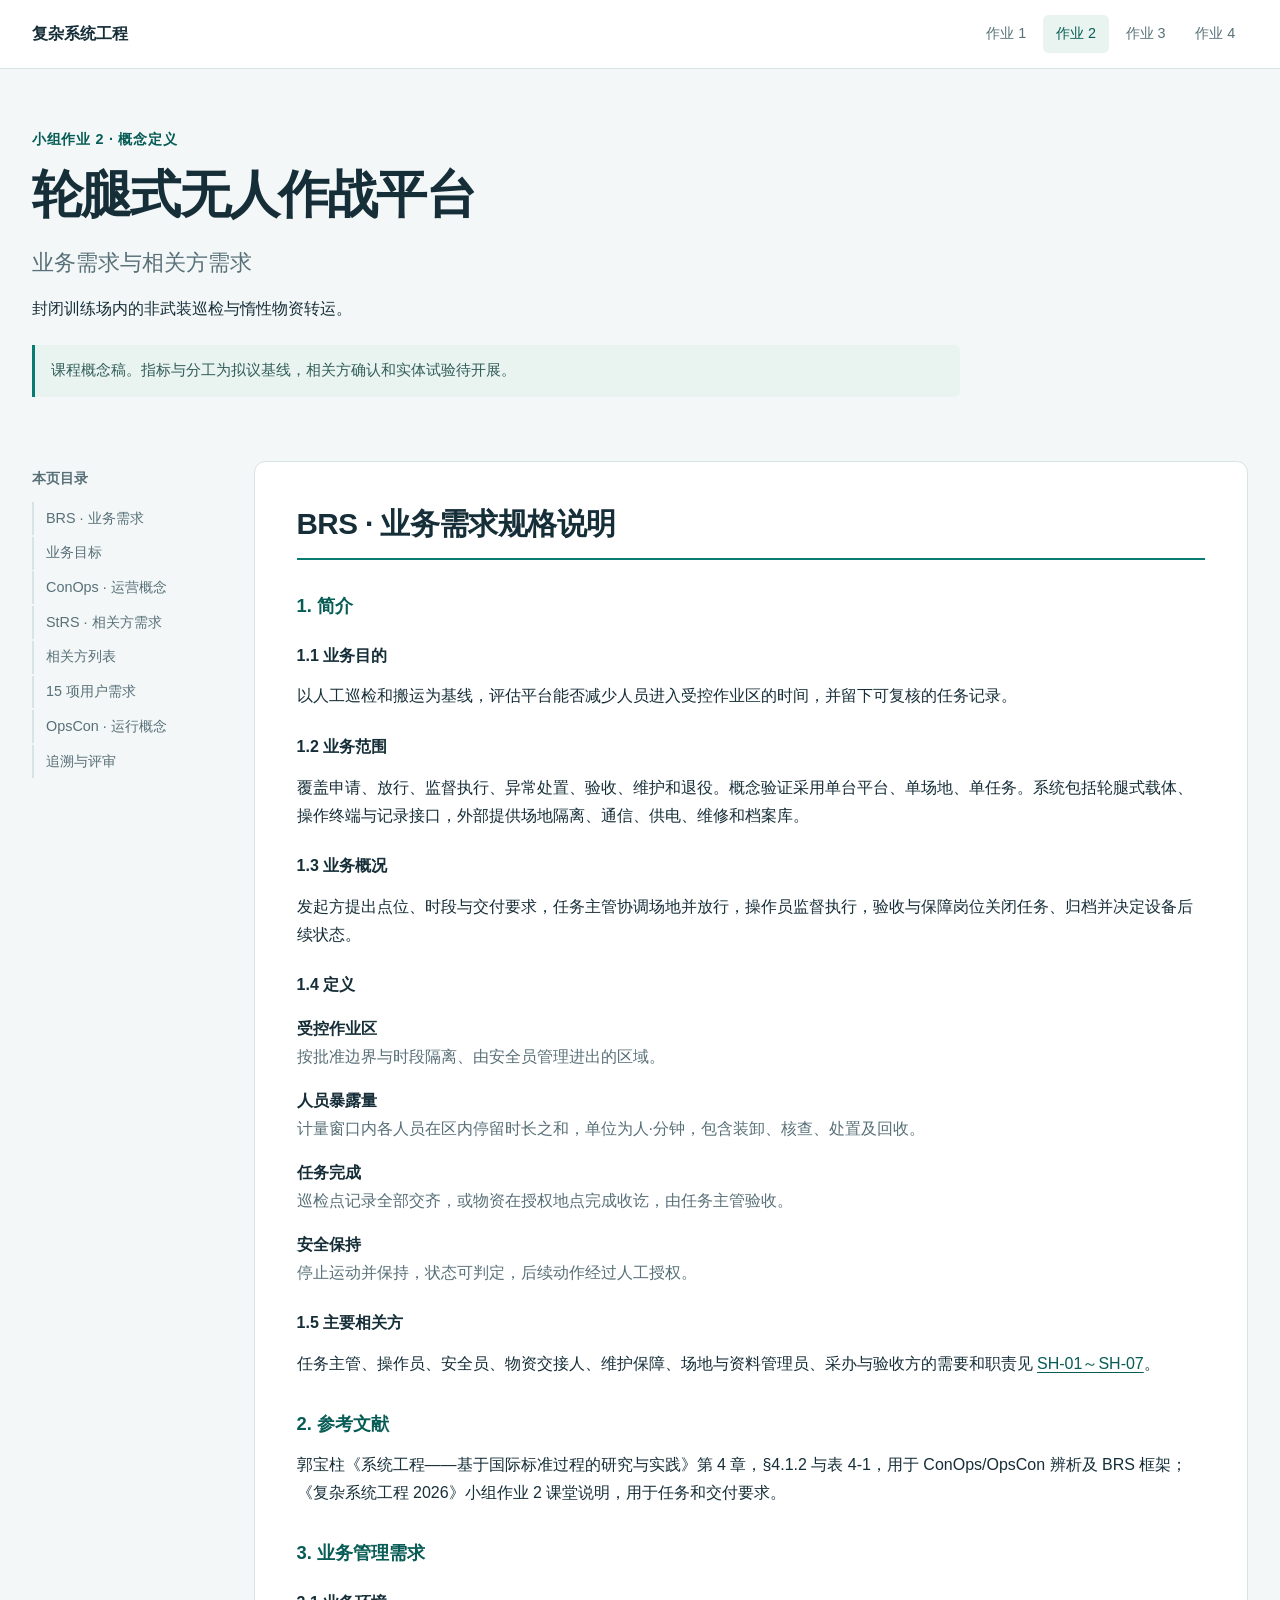
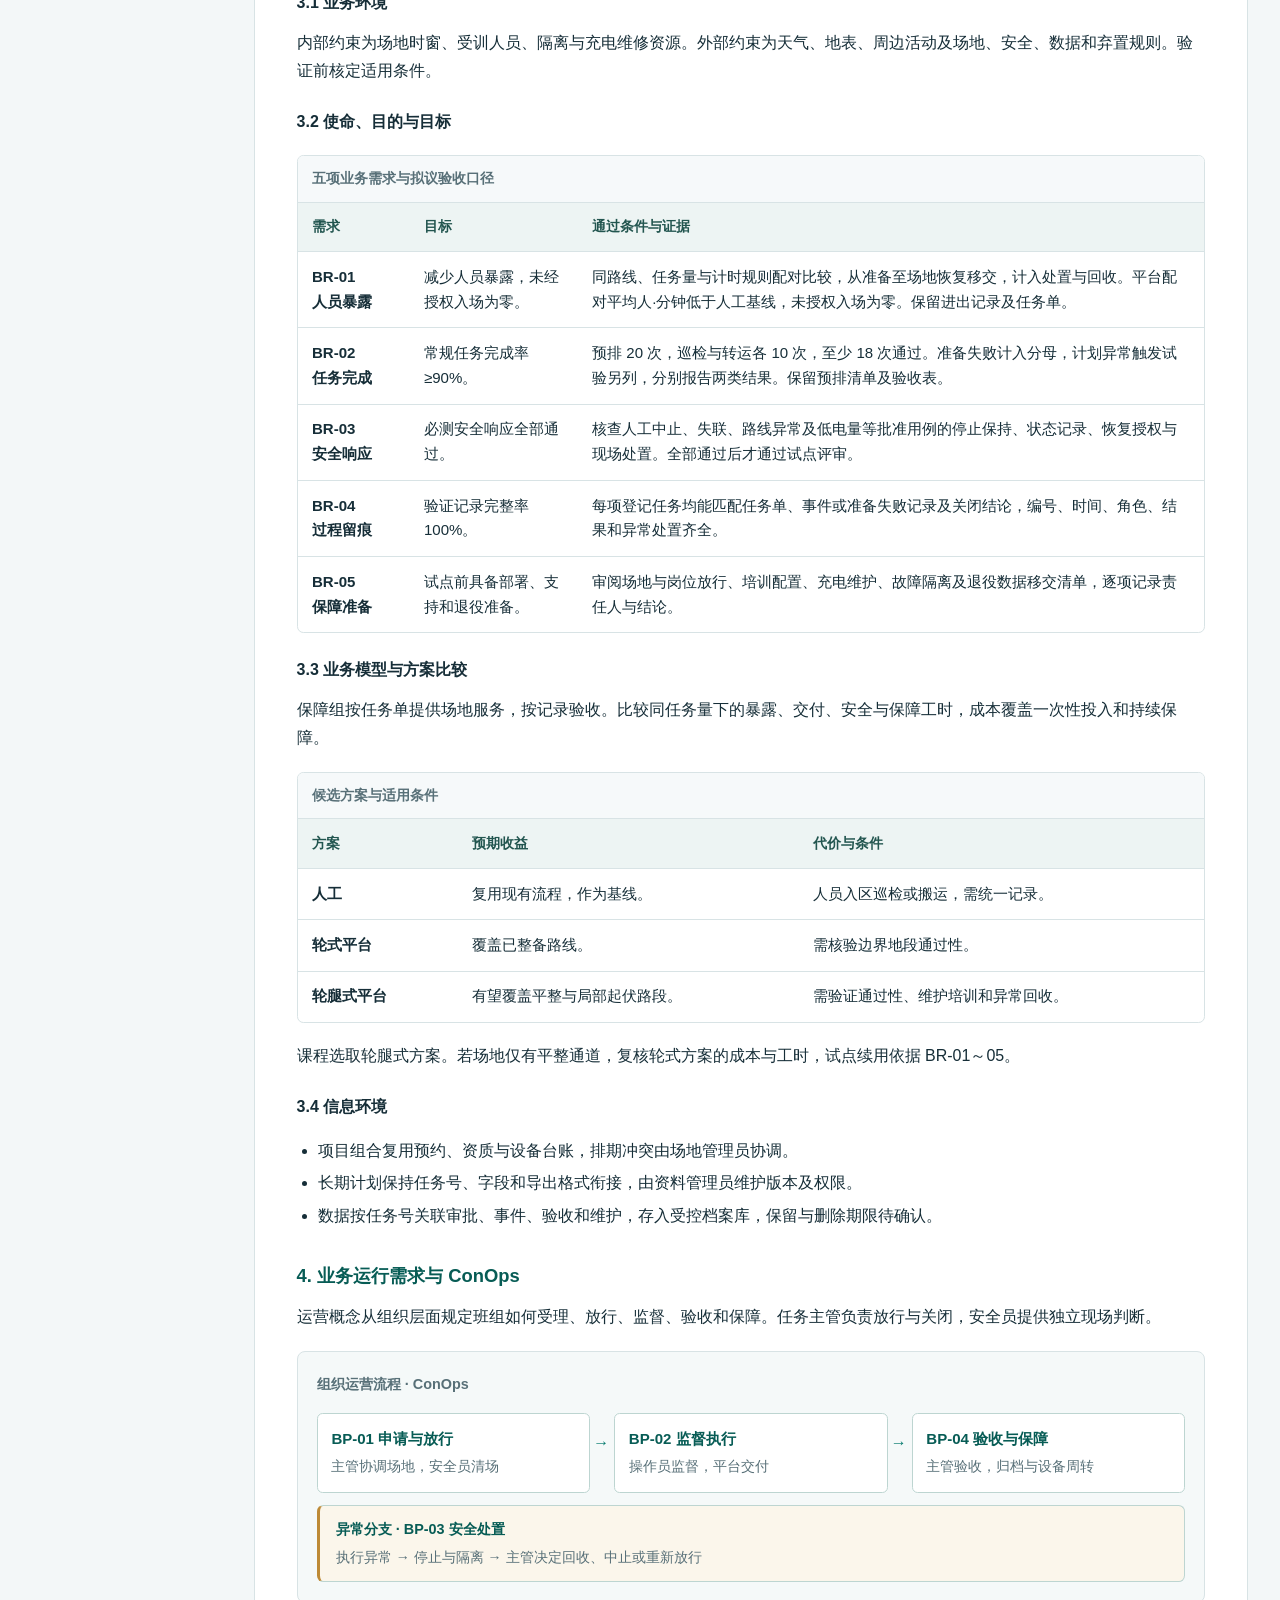
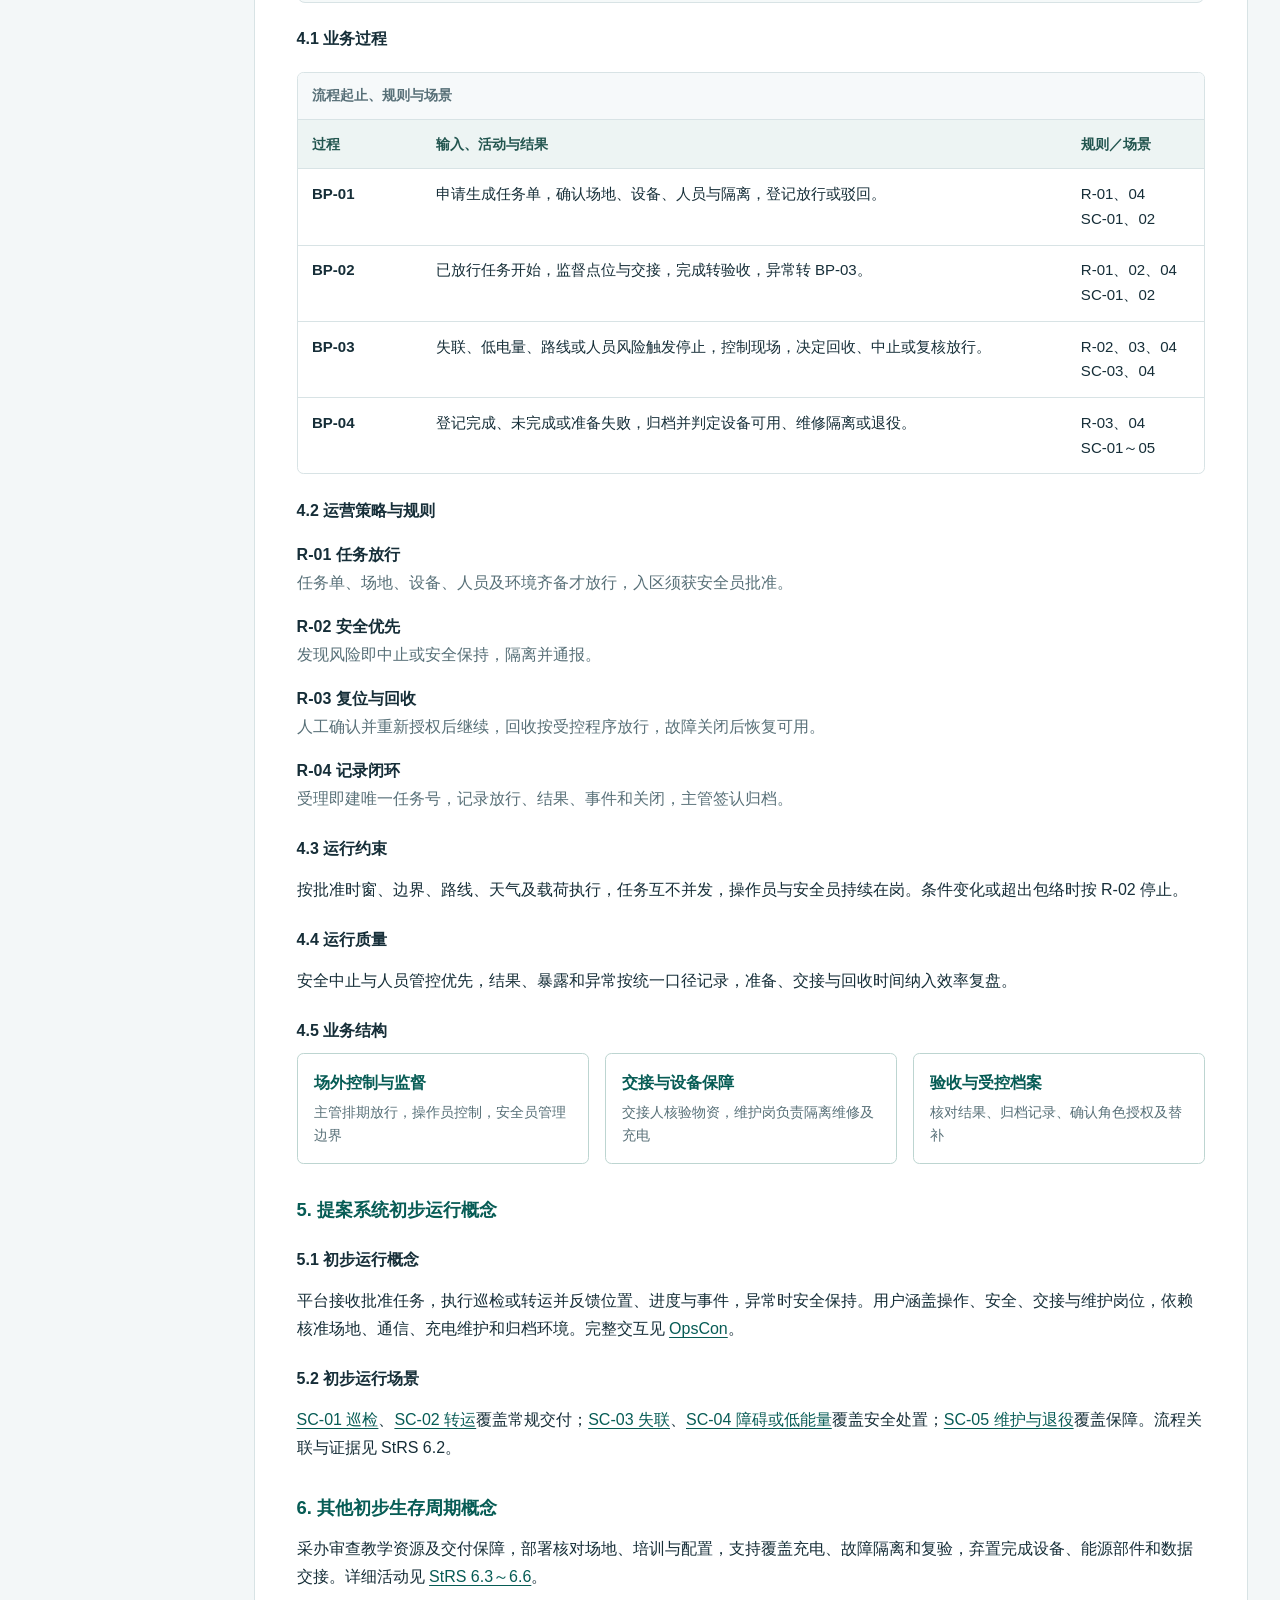
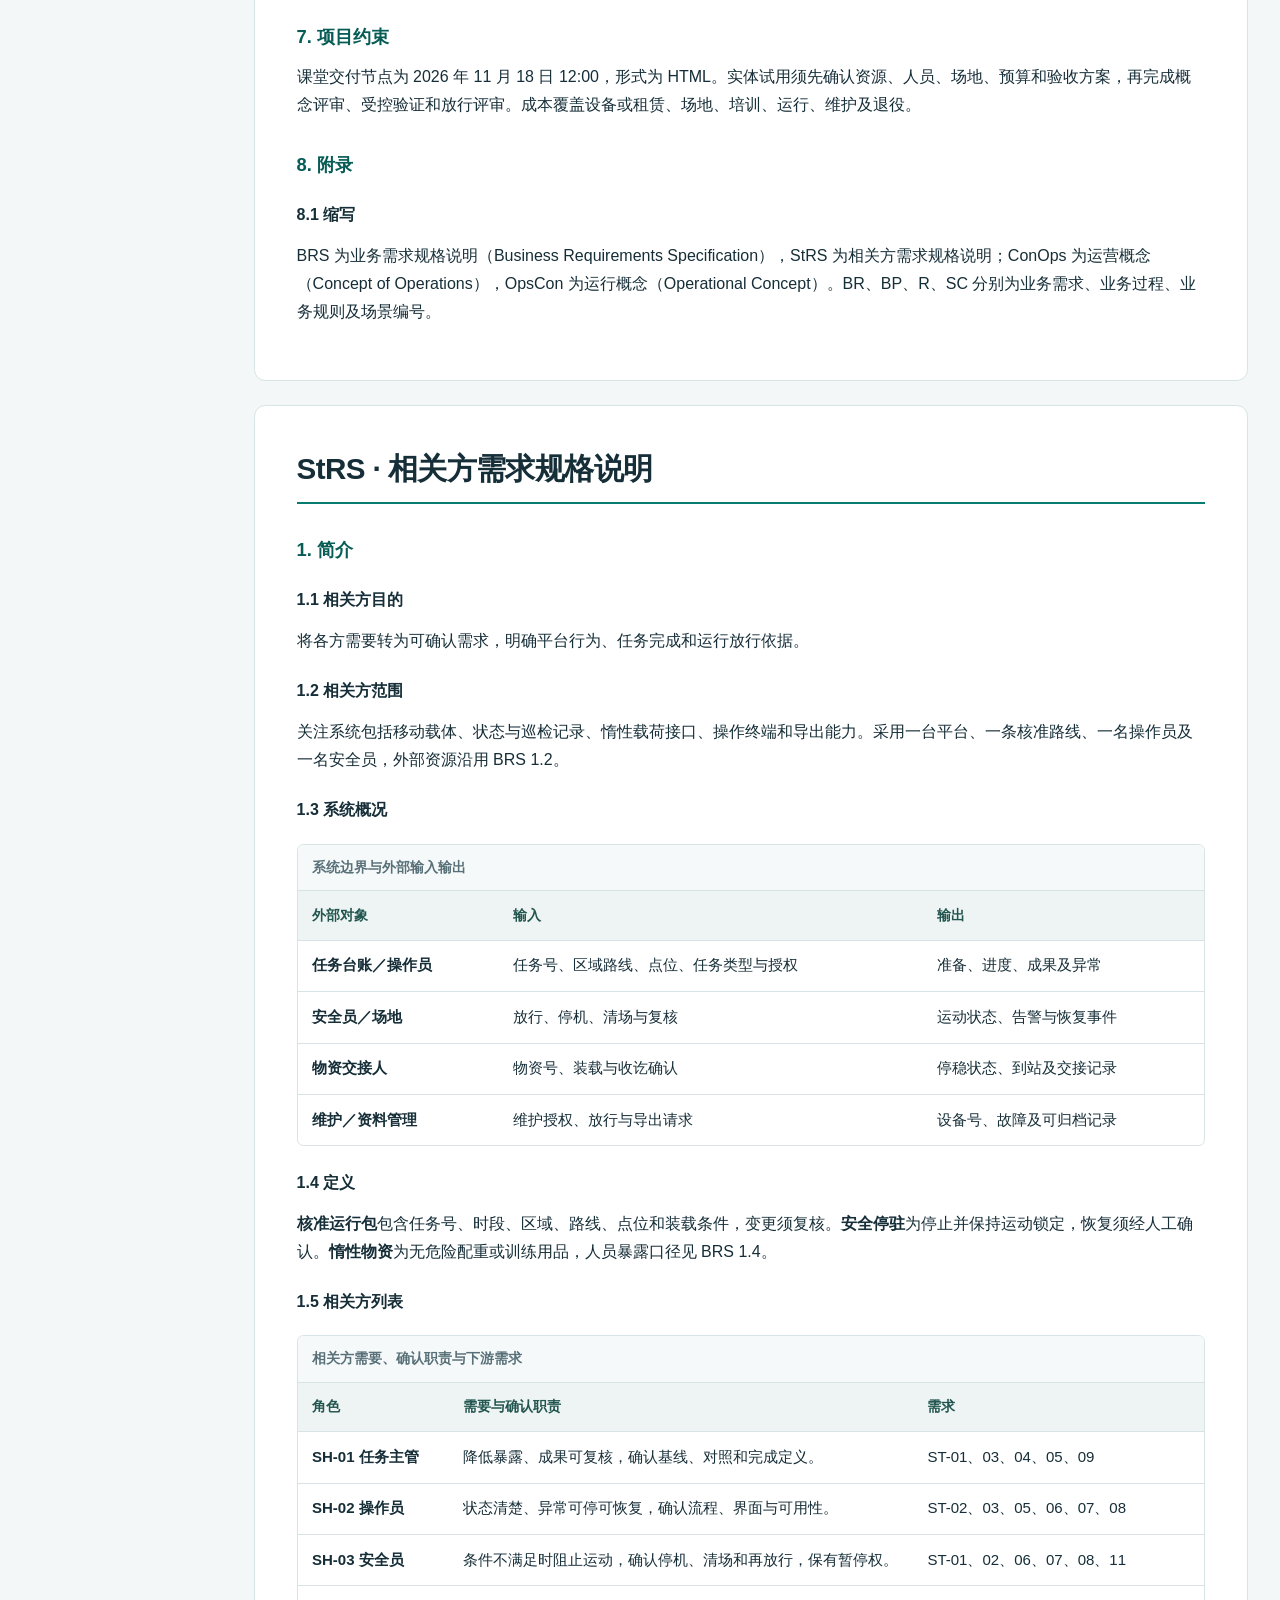
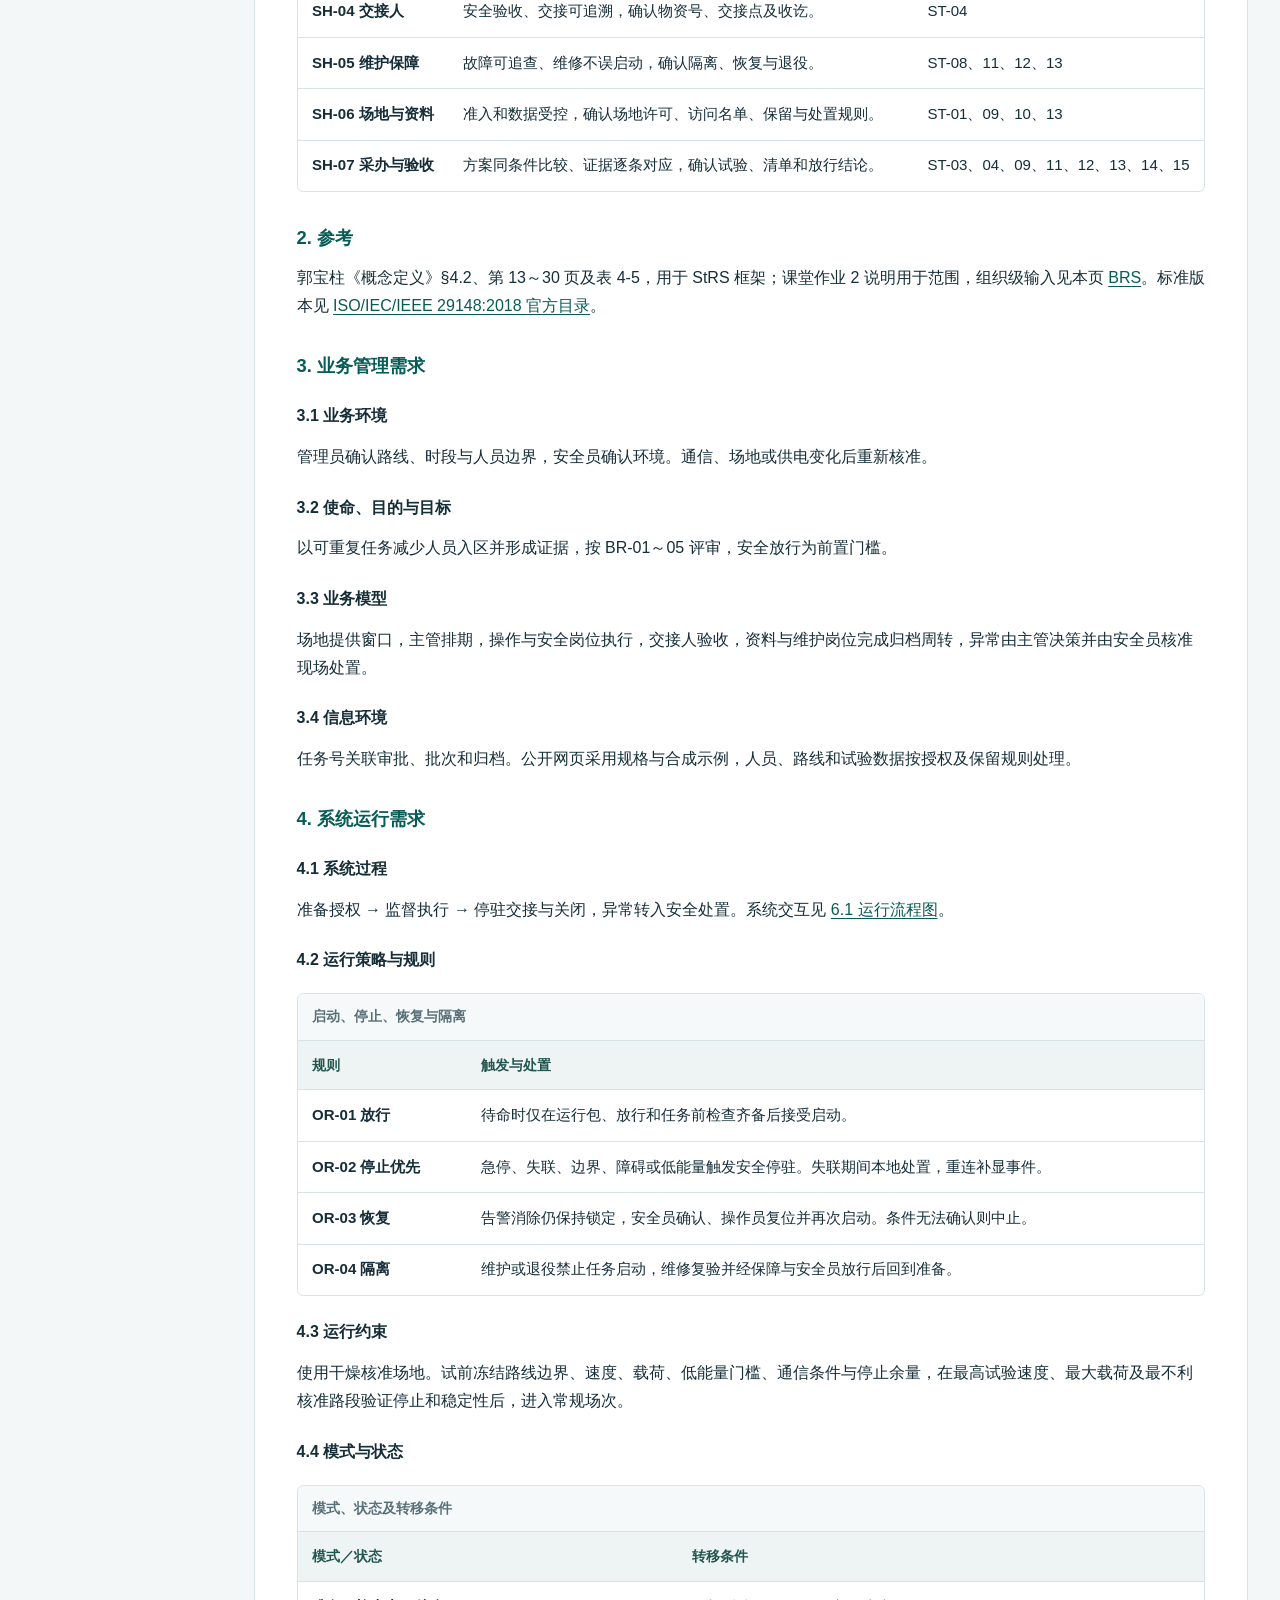
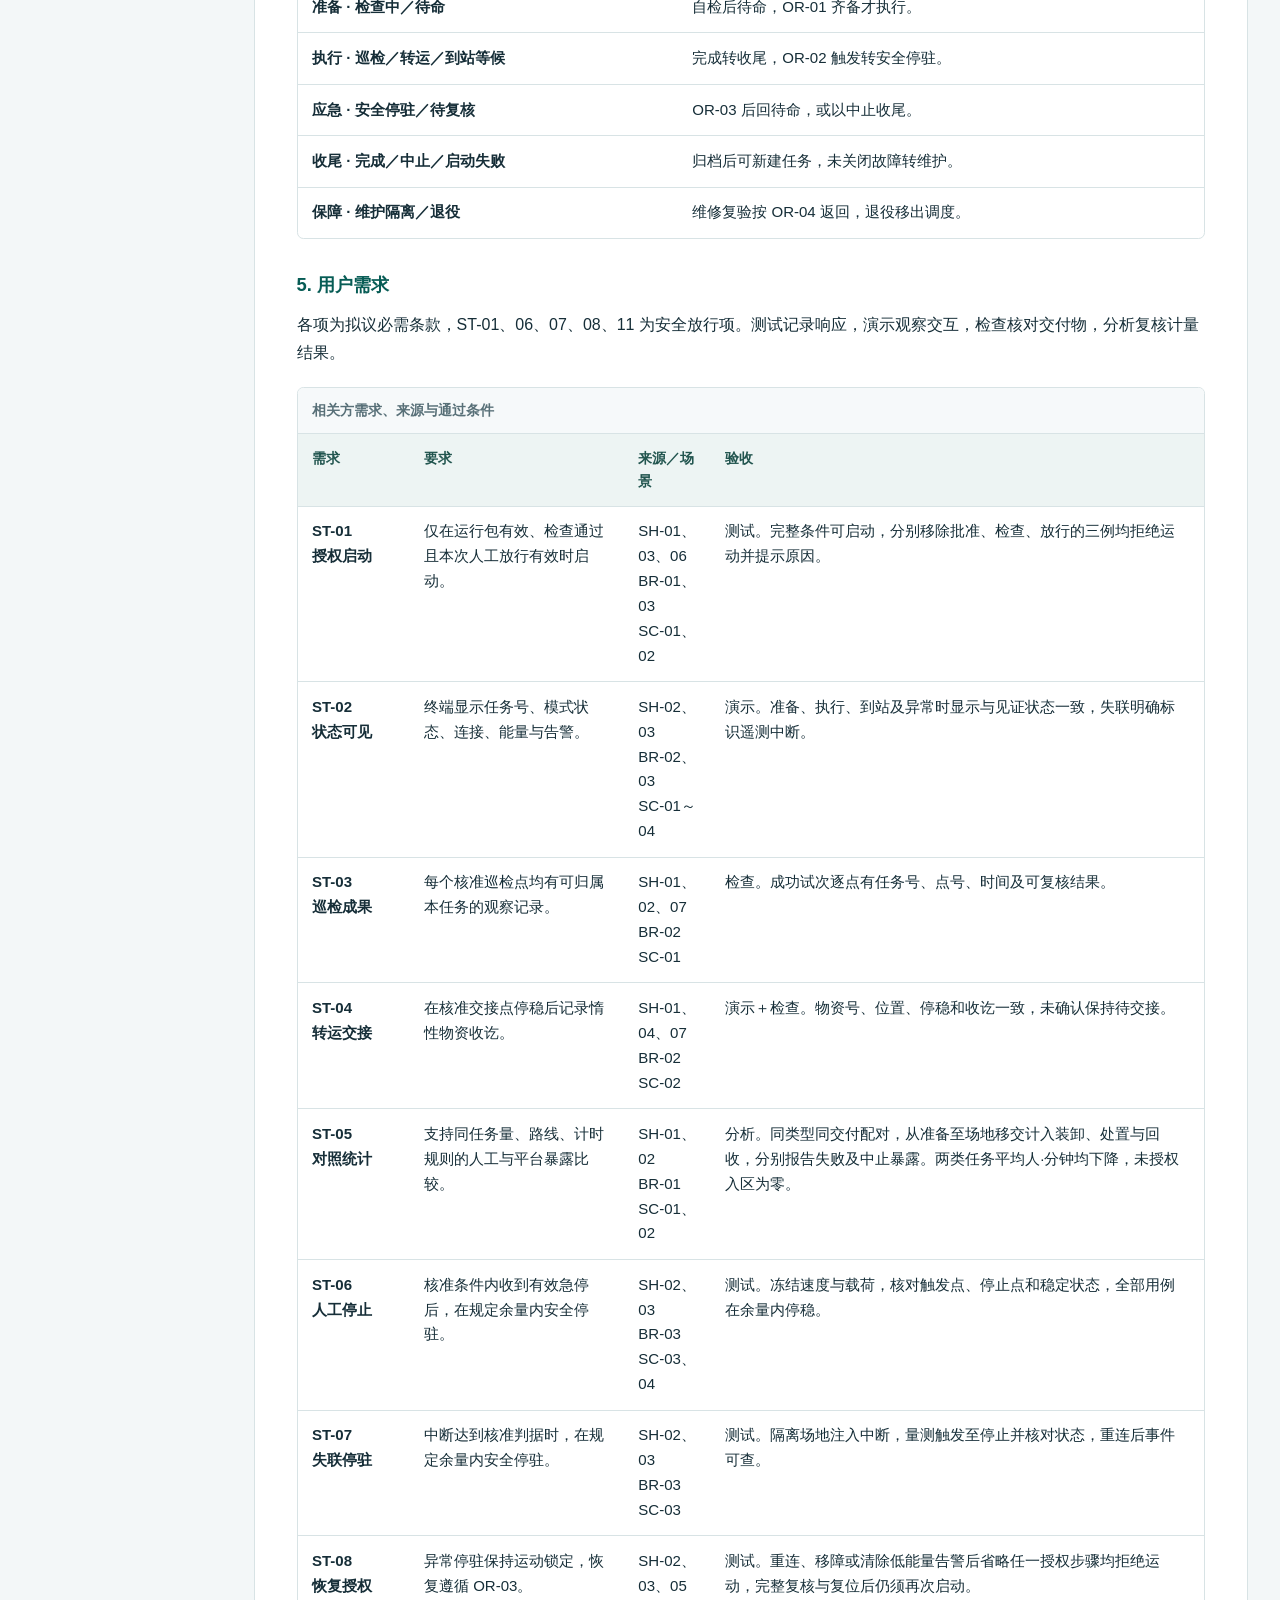
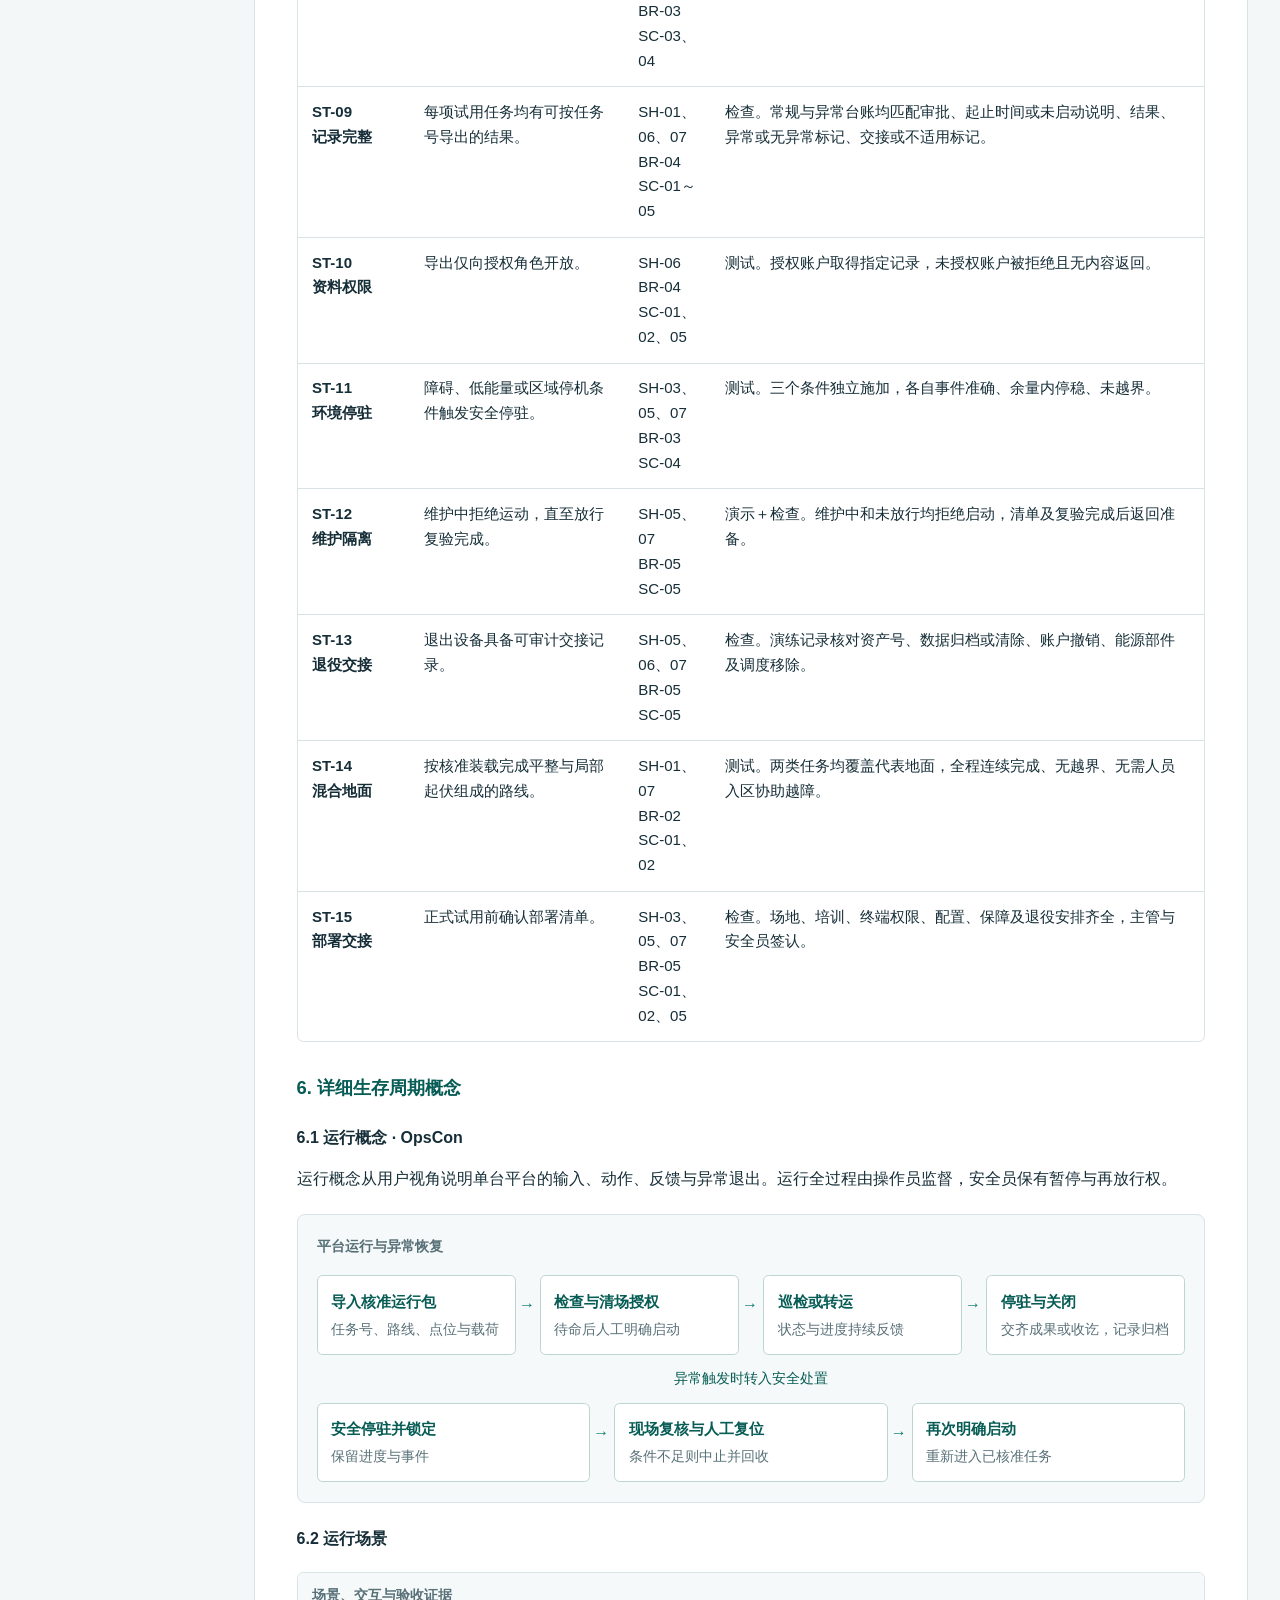
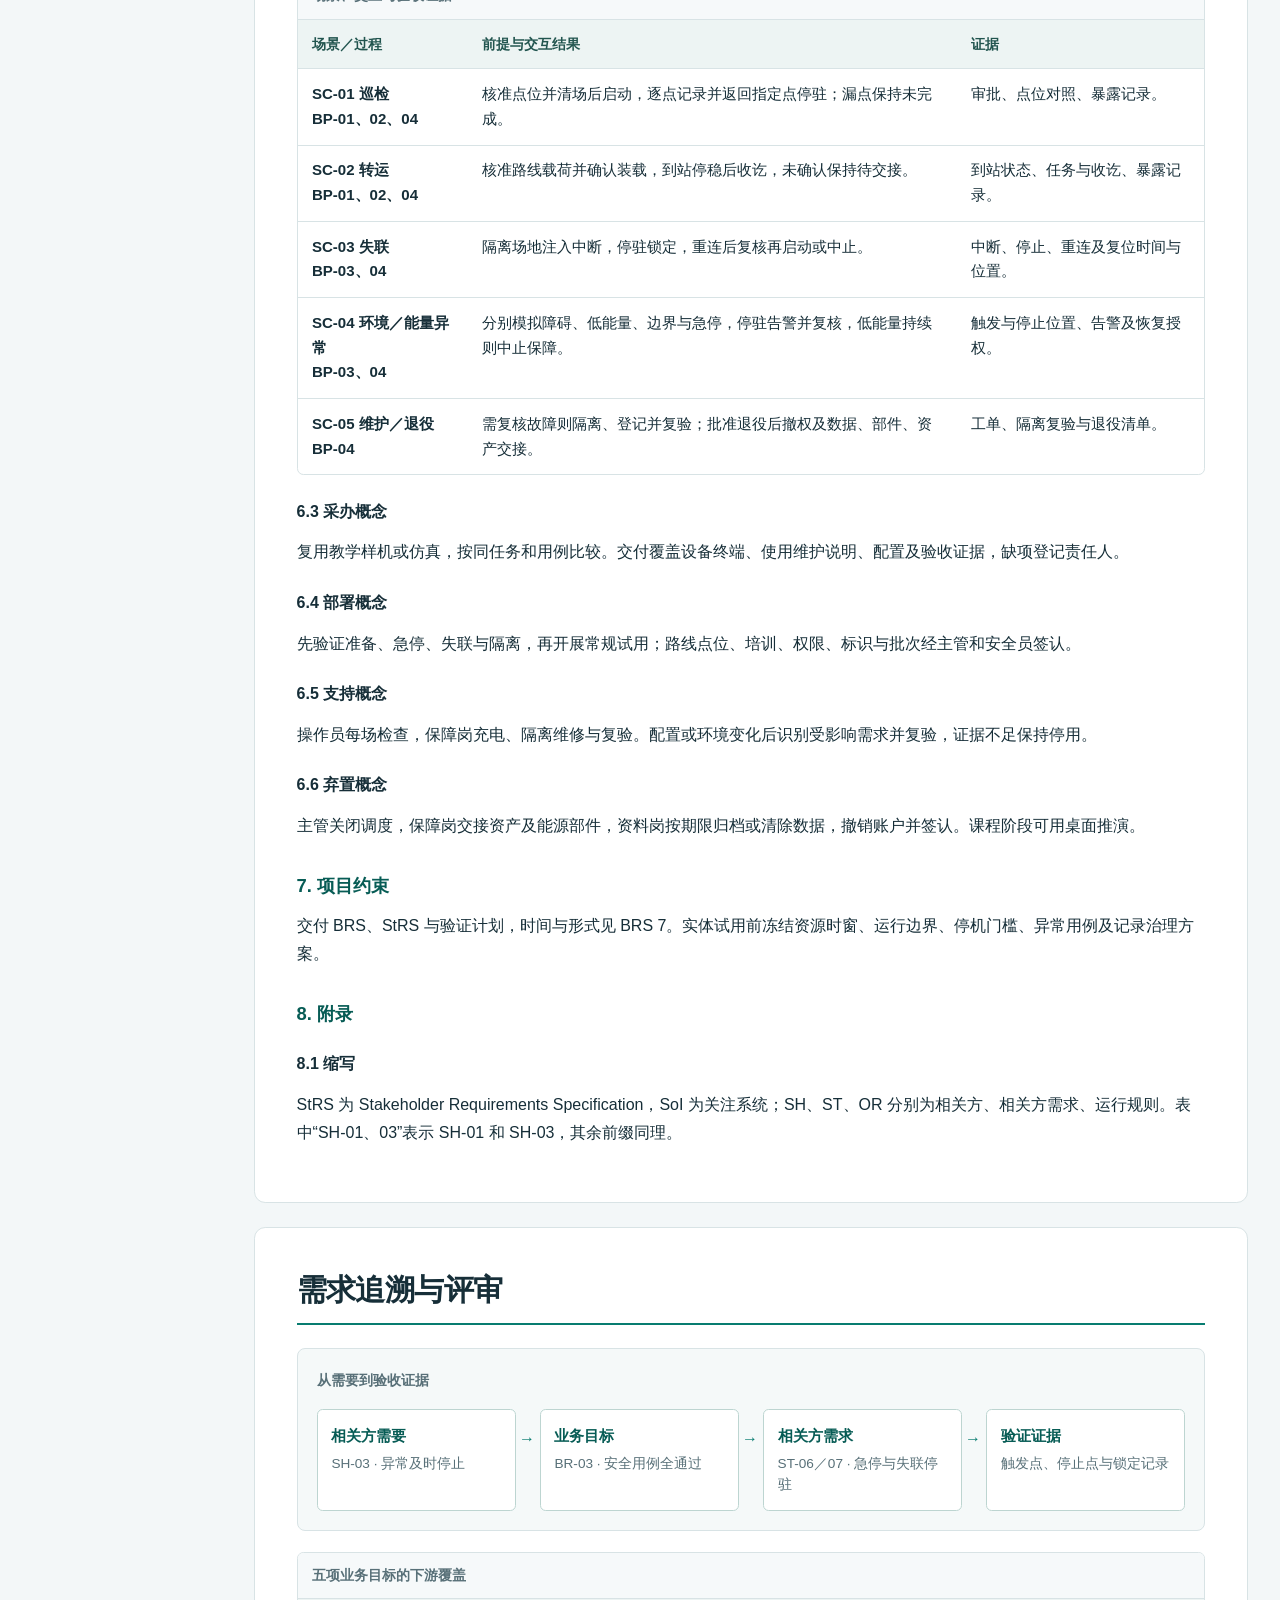
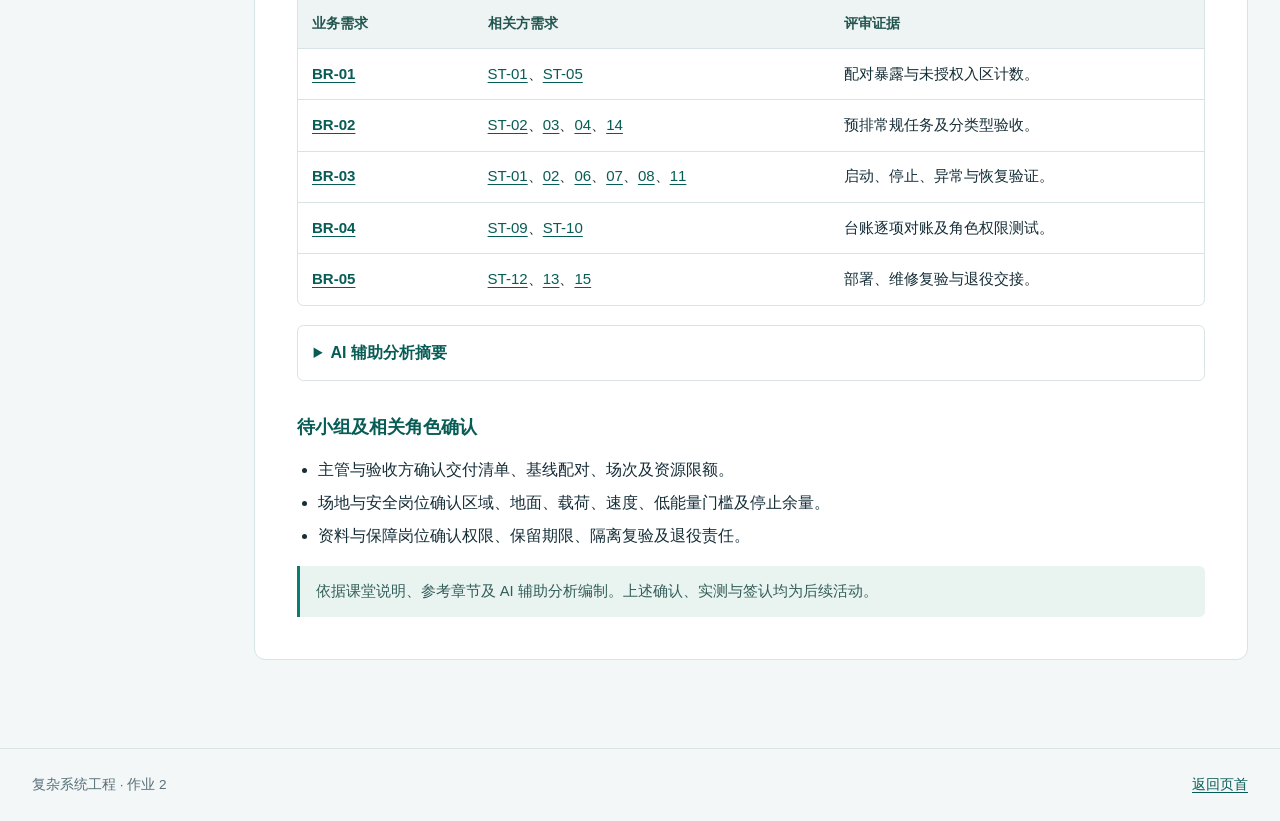
==== commit 68301e7e: "Streamline all assignments with shared design and engineering diagrams" ====
--- a/assignment-2/index.html
+++ b/assignment-2/index.html
@@ -1,688 +1,770 @@
-<!doctype html>
-<html lang="zh-CN">
-<head>
-  <meta charset="utf-8">
-  <meta name="viewport" content="width=device-width, initial-scale=1">
-  <meta name="description" content="复杂系统工程小组作业 2，轮腿式无人作战平台的业务需求与相关方需求规格说明。">
-  <meta name="theme-color" content="#102e34">
-  <title>轮腿式无人作战平台 | 复杂系统工程 · 作业 2</title>
-  <style>
-    :root {
-      color-scheme: light;
-      --ink: #172d33;
-      --muted: #4b6369;
-      --accent: #006958;
-      --accent-dark: #035144;
-      --dark: #102e34;
-      --dark-soft: #184048;
-      --light: #f2f7f6;
-      --line: #d4e2df;
-      --block: #ffffff;
-      --container: 78rem;
-      font-family: Inter, "Microsoft YaHei", "PingFang SC", "Noto Sans CJK SC", system-ui, sans-serif;
-    }
-
-    * { box-sizing: border-box; }
-    body { margin: 0; background: var(--light); color: var(--ink); }
-    html { scroll-padding-block-start: 1.25rem; }
-    a { color: var(--accent-dark); text-underline-offset: .18em; }
-    a:focus-visible, summary:focus-visible, [tabindex]:focus-visible {
-      outline: .16rem solid #c56b0b;
-      outline-offset: .2rem;
-    }
-    .skip-link {
-      position: absolute;
-      z-index: 2;
-      inset: .8rem auto auto .8rem;
-      padding: .55rem .8rem;
-      background: #fff;
-      transform: translateY(-180%);
-    }
-    .skip-link:focus { transform: none; }
-    .container { width: min(var(--container), 100% - 3.5rem); margin-inline: auto; }
-    .masthead { background: var(--dark); color: #edf8f5; }
-    .masthead a { color: inherit; }
-    .topbar {
-      display: flex;
-      justify-content: space-between;
-      align-items: center;
-      gap: .8rem 1.2rem;
-      padding-block: .95rem;
-      border-bottom: 1px solid #426268;
-    }
-    .home-link { display: inline-flex; gap: .55rem; align-items: center; font-weight: 700; text-decoration: none; }
-    .home-link::before { content: "←"; color: #8ad3bd; }
-    .topnav { display: flex; flex-wrap: wrap; align-items: center; gap: .65rem 1.4rem; font-size: .89rem; }
-    .topnav a { text-decoration: none; }
-    .topnav a:hover, .home-link:hover { text-decoration: underline; }
-    .hero {
-      display: grid;
-      grid-template-columns: minmax(0, 1.6fr) minmax(15rem, .85fr);
-      align-items: end;
-      gap: 2rem clamp(2rem, 6vw, 6rem);
-      padding-block: clamp(2.75rem, 7vw, 6.25rem) clamp(2.7rem, 6vw, 5.5rem);
-    }
-    .hero-label { margin: 0 0 1rem; color: #9ce0ca; font-size: .91rem; font-weight: 700; letter-spacing: .08em; }
-    h1 { margin: 0; font-size: clamp(2.35rem, 5.4vw, 4.35rem); letter-spacing: -.035em; line-height: 1.15; }
-    .hero-subtitle { margin: .95rem 0 0; color: #e9f6f3; font-size: clamp(1.12rem, 2.05vw, 1.6rem); }
-    .hero-scope { margin: 1.25rem 0 0; color: #bed9d7; font-size: .97rem; line-height: 1.65; }
-    .hero-docs {
-      border-top: 1px solid #57777b;
-      background: linear-gradient(115deg, transparent, #20464d55);
-    }
-    .hero-docs a {
-      display: grid;
-      grid-template-columns: 4.1rem minmax(0, 1fr) auto;
-      align-items: center;
-      gap: .8rem;
-      min-height: 3.8rem;
-      padding: .6rem .65rem .6rem .2rem;
-      border-bottom: 1px solid #57777b;
-      text-decoration: none;
-    }
-    .hero-docs a:hover { background: var(--dark-soft); }
-    .hero-docs strong { color: #9ce0ca; font-size: .92rem; letter-spacing: .05em; }
-    .hero-docs span { font-size: .9rem; }
-    .hero-docs span[aria-hidden] { color: #9ce0ca; }
-
-    .report-shell {
-      display: grid;
-      grid-template-columns: 12rem minmax(0, 1fr);
-      align-items: start;
-      gap: clamp(1.2rem, 3vw, 2.9rem);
-      padding-block: clamp(1.65rem, 4vw, 3.5rem) 4rem;
-    }
-    .outline {
-      position: sticky;
-      top: 1rem;
-      max-height: calc(100dvh - 2rem);
-      overflow-y: auto;
-      padding: .2rem .6rem .75rem .15rem;
-      color: var(--muted);
-      font-size: .87rem;
-      line-height: 1.5;
-      scrollbar-width: thin;
-    }
-    .outline summary { padding: .2rem 0 .55rem; color: var(--ink); font-size: 1rem; font-weight: 750; cursor: pointer; }
-    .outline p { margin: .65rem 0 .2rem; font-weight: 750; }
-    .outline ul { list-style: none; margin: 0; padding: 0; border-left: 1px solid var(--line); }
-    .outline li a { display: block; margin: .12rem 0; padding: .12rem .45rem; }
-    .outline a { color: inherit; text-decoration: none; }
-    .outline a:hover { color: var(--accent-dark); text-decoration: underline; }
-    .outline .review-link { display: inline-block; margin-top: .7rem; }
-
-    .document {
-      min-width: 0;
-      margin: 0 0 1.35rem;
-      padding: clamp(1.05rem, 3.1vw, 2.7rem);
-      border: 1px solid var(--line);
-      border-radius: .8rem;
-      background: var(--block);
-      font-size: 1rem;
-      line-height: 1.78;
-    }
-    .document:last-child { margin-bottom: 0; }
-    .doc-heading {
-      display: flex;
-      flex-wrap: wrap;
-      align-items: baseline;
-      column-gap: .7rem;
-      margin: 0;
-      padding-bottom: .8rem;
-      border-bottom: 2px solid #337864;
-      font-size: clamp(1.45rem, 2.75vw, 2.15rem);
-      letter-spacing: -.02em;
-      line-height: 1.35;
-    }
-    .doc-heading span { color: var(--accent); font-size: .72em; }
-    .document h3 { margin: 2.05rem 0 .65rem; color: var(--ink); font-size: clamp(1.19rem, 1.7vw, 1.42rem); line-height: 1.5; }
-    .document h4 { margin: 1.35rem 0 .46rem; color: var(--accent-dark); font-size: 1.06rem; line-height: 1.5; }
-    .document h5 { margin: 1.1rem 0 .4rem; font-size: 1rem; }
-    .document p { margin: .65rem 0; }
-    .document p:last-child { margin-bottom: 0; }
-    .document ul, .document ol { margin: .65rem 0 1rem; padding-inline-start: 1.38rem; }
-    .document li { padding-inline-start: .15rem; }
-    .document li + li { margin-top: .26rem; }
-    .document dl { margin: .65rem 0 1rem; }
-    .document dt { color: var(--accent-dark); font-weight: 720; }
-    .document dd { margin: 0 0 .6rem 0; }
-    .document :target { scroll-margin-block-start: .35rem; }
-    .document :is(h3,h4)[id]:target { color: var(--accent-dark); text-decoration: underline #8ac1ac .13rem; text-underline-offset: .25em; }
-    .document a { overflow-wrap: anywhere; }
-    .callout {
-      margin: 1rem 0;
-      padding: .65rem .85rem;
-      border-inline-start: .2rem solid #337864;
-      border-radius: 0 .25rem .25rem 0;
-      background: #edf6f3;
-      color: #24484a;
-    }
-    .document figure { margin: 1.15rem 0; }
-    .document figcaption { margin-top: .4rem; font-size: .89rem; color: var(--muted); }
-    .flow {
-      display: flex;
-      flex-wrap: wrap;
-      gap: .4rem .55rem;
-      align-items: center;
-      color: var(--accent-dark);
-    }
-    .flow > :is(span,li) {
-      padding: .3rem .58rem;
-      border-radius: .25rem;
-      background: #edf6f3;
-    }
-    .table-wrap {
-      max-width: 100%;
-      overflow-x: auto;
-      margin-block: .9rem 1.2rem;
-      scrollbar-width: thin;
-    }
-    .document table {
-      width: 100%;
-      margin-block: .9rem 1.2rem;
-      border-collapse: collapse;
-      font-size: .91rem;
-      line-height: 1.62;
-    }
-    .table-wrap table { margin: 0; }
-    .document caption { margin-bottom: .36rem; text-align: left; font-weight: 750; }
-    .document :is(th, td) {
-      padding: .55rem .68rem;
-      border: 1px solid var(--line);
-      vertical-align: top;
-      text-align: left;
-      overflow-wrap: anywhere;
-    }
-    .document thead th { background: #e5f1ee; color: #144d43; }
-    .document tbody tr:nth-child(even) { background: #f6faf9; }
-    .document tbody th[scope="row"], .document :is(td,th):first-child code { white-space: nowrap; }
-    .document code { color: #164f43; font-family: "IBM Plex Mono", Consolas, monospace; font-size: .91em; }
-    .footer { color: var(--muted); border-top: 1px solid var(--line); font-size: .88rem; }
-    .footer .container { display: flex; flex-wrap: wrap; justify-content: space-between; gap: .55rem 1rem; padding-block: 1.2rem; }
-
-    @media (max-width: 58rem) {
-      .container { width: calc(100% - 2.5rem); }
-      .report-shell { grid-template-columns: 10.4rem minmax(0, 1fr); gap: 1.1rem; }
-      .document :is(th,td) { padding: .52rem .5rem; }
-    }
-    @media (max-width: 44rem) {
-      .container { width: calc(100% - 1.5rem); }
-      .topbar { gap: .6rem 1rem; }
-      .topnav { gap: .3rem .8rem; }
-      .hero { grid-template-columns: minmax(0, 1fr); gap: 1.3rem; padding-block: 2.6rem 2.1rem; }
-      .hero h1 { font-size: clamp(1.98rem, 9.6vw, 2.9rem); text-wrap: balance; }
-      .hero-scope { margin-top: .75rem; }
-      .hero-docs a { min-height: 3rem; }
-      .report-shell { display: block; padding-bottom: 2rem; }
-      .outline { position: static; max-height: none; margin-bottom: 1rem; padding: .5rem .45rem; overflow-y: visible; }
-      .outline ul { display: flex; flex-wrap: wrap; border: 0; }
-      .outline li a { padding-inline: .35rem; }
-      .document { margin-bottom: .8rem; }
-      .document table { min-width: 33rem; }
-      .document > table, .document section > table {
-        display: block;
-        min-width: 0;
-        width: 100%;
-        overflow: auto;
-      }
-      .document > table :is(th,td), .document section > table :is(th,td) { min-width: 5rem; }
-    }
-    @media print {
-      @page { margin: 15mm; }
-      body, .masthead, .document { background: white; color: #111; }
-      .container { width: 100%; }
-      .topbar, .hero-docs, .outline, .footer, .skip-link { display: none; }
-      .hero, .report-shell { display: block; padding: 0; }
-      .hero { margin-bottom: 1.1rem; }
-      h1 { font-size: 2rem; }
-      .hero-label, .hero-subtitle, .hero-scope { color: #111; }
-      .document { padding: 0; border: 0; font-size: 10pt; }
-      .document + .document { break-before: page; }
-      .table-wrap { overflow: visible; }
-      .document table { display: table; min-width: 0; font-size: 8.7pt; }
-      .document :is(h2,h3,h4) { break-after: avoid; }
-      .document tr { break-inside: avoid; }
-      a { color: inherit; }
-    }
-  </style>
-</head>
-<body id="top">
-  <a class="skip-link" href="#main-content">跳转到作业正文</a>
-  <header class="masthead">
-    <div class="container">
-      <div class="topbar">
-        <a class="home-link" href="https://gk37425601.github.io/complex-systems-engineering-2026/">课程首页</a>
-        <nav class="topnav" aria-label="作业文档">
-          <a href="#brs">BRS</a>
-          <a href="#strs">StRS</a>
-          <a href="#review">追溯与评审</a>
-        </nav>
-      </div>
-      <div class="hero">
-        <div>
-          <p class="hero-label">复杂系统工程 · 小组作业 2</p>
-          <h1>轮腿式无人作战平台</h1>
-          <p class="hero-subtitle">业务需求与相关方需求规格说明</p>
-          <p class="hero-scope">封闭训练场内的非武装巡检与惰性物资转运</p>
-        </div>
-        <nav class="hero-docs" aria-label="规格说明入口">
-          <a href="#brs"><strong>BRS</strong><span>组织运营与业务目标</span><span aria-hidden="true">↓</span></a>
-          <a href="#strs"><strong>StRS</strong><span>系统运行与相关方需求</span><span aria-hidden="true">↓</span></a>
-        </nav>
-      </div>
-    </div>
-  </header>
-
-  <main id="main-content" class="container report-shell" tabindex="-1">
-    <nav class="outline" aria-label="章节目录">
-      <details open>
-        <summary>章节目录</summary>
-        <p><a href="#brs">业务需求规格说明</a></p>
-        <ul>
-          <li><a href="#b1">1. 简介</a></li>
-          <li><a href="#b2">2. 参考文献</a></li>
-          <li><a href="#b3">3. 业务管理需求</a></li>
-          <li><a href="#b4">4. 业务运行需求</a></li>
-          <li><a href="#b5">5. 初步运行概念</a></li>
-          <li><a href="#b6">6. 初步生存周期概念</a></li>
-          <li><a href="#b7">7. 项目约束</a></li>
-          <li><a href="#b8">8. 附录</a></li>
-        </ul>
-        <p><a href="#strs">相关方需求规格说明</a></p>
-        <ul>
-          <li><a href="#s1">1. 简介</a></li>
-          <li><a href="#s2">2. 参考</a></li>
-          <li><a href="#s3">3. 业务管理需求</a></li>
-          <li><a href="#s4">4. 系统运行需求</a></li>
-          <li><a href="#s5">5. 用户需求</a></li>
-          <li><a href="#s6">6. 详细生存周期概念</a></li>
-          <li><a href="#s7">7. 项目约束</a></li>
-          <li><a href="#s8">8. 附录</a></li>
-        </ul>
-        <p><a class="review-link" href="#review">需求追溯与评审</a></p>
-      </details>
-    </nav>
-    <div>
-      <section id="brs" class="document" aria-labelledby="brs-title">
-        <h2 id="brs-title" class="doc-heading">业务需求规格说明 <span>BRS</span></h2>
-<section id="b1" aria-labelledby="b1-title">
-  <h3 id="b1-title">1. 简介</h3>
-  <h4>1.1 业务目的</h4>
-  <p>封闭训练场需要重复完成设施巡检和小件物资转运。以人工进入受控作业区作为比较基线，人员需要在路线内逐点查验或搬运，重复任务的过程记录也依赖现场人员汇总。本项目评估能否由人员在场外监控、由轮腿式无人作战平台进入已批准的作业区执行任务，从而降低人员进入作业区的时间，并形成可审查的任务证据。</p>
-  <h4>1.2 业务范围</h4>
-  <p>业务域为封闭训练场非武装保障，覆盖任务申请、场地协调、放行、监督执行、异常处置、结果验收、维护和退役。任务限于检查预设设施点和转运惰性物资。拟议系统包括轮腿式地面平台、操作终端及其任务记录接口。场地门禁、场地保障、供电条件和训练记录归档服务由外部单位或设施提供。概念验证按单台平台、单场地、单任务配置展开。</p>
-  <h4>1.3 业务概况</h4>
-  <div class="table-wrap" tabindex="0" role="region" aria-label="业务关系与交接">
-  <table>
-    <caption>业务关系与交接</caption>
-    <thead><tr><th scope="col">业务关系</th><th scope="col">交接内容</th><th scope="col">结果</th></tr></thead>
-    <tbody>
-      <tr><th scope="row">任务发起方 → 场地管理与任务负责人</th><td>巡检点或交接点、运行时段、任务完成条件</td><td>确定场地与人员安排</td></tr>
-      <tr><th scope="row">任务负责人和安全监护 → 操作员</th><td>任务单、场地边界、放行决定和中止条件</td><td>形成可执行任务</td></tr>
-      <tr><th scope="row">操作员 ⇄ 平台</th><td>经确认的任务、监督控制指令、状态与事件反馈</td><td>完成任务，或转入安全处置</td></tr>
-      <tr><th scope="row">操作员、维护人员 → 验收与记录负责人</th><td>结果、事件记录、设备状态和故障处置记录</td><td>判定任务结果，决定设备下一步处置</td></tr>
-    </tbody>
-  </table>
-  </div>
-  <h4>1.4 定义</h4>
-  <dl>
-    <dt>受控作业区</dt><dd>在任务时段内按批准边界隔离并由安全监护管理进出的封闭区域。</dd>
-    <dt>人员暴露量（人·分钟）</dt><dd>同一任务计量窗口内，各参与人员在受控作业区内停留时长之和，含经批准的人工接管和回收。</dd>
-    <dt>任务完成</dt><dd>巡检达到任务单约定的检查点并交齐记录，或在授权地点完成惰性物资交接，并由任务负责人验收。</dd>
-    <dt>安全保持</dt><dd>平台停止任务运动并保持，异常状态和恢复限制对操作者可判定，后续动作须经人工授权。</dd>
-  </dl>
-  <h4>1.5 主要相关方</h4>
-  <p>任务发起方定义交付结果；任务负责人协调排期并验收；操作员监督平台；安全监护和场地管理方控制人员与场地准入，并可触发任务中止；物资交接人确认惰性物资的收发；维护人员确认设备可用或隔离；验收与记录负责人审核试验结果及留档。详见 <a href="#strs">StRS 相关方列表</a>。</p>
-</section>
-
-<section id="b2" aria-labelledby="b2-title">
-  <h3 id="b2-title">2. 参考文献</h3>
-  <ol>
-    <li>郭宝柱，《系统工程——基于国际标准过程的研究与实践》，第 4 章《概念定义》，§4.1.2 与表 4-1。采用章内区分运营概念和运行概念的方法，并据表 4-1 组织 BRS。</li>
-    <li>《复杂系统工程 2026》小组作业 2 课堂说明，作为选题、成果和交付形式的依据。</li>
-  </ol>
-</section>
-
-<section id="b3" aria-labelledby="b3-title">
-  <h3 id="b3-title">3. 业务管理需求</h3>
-  <h4>3.1 业务环境</h4>
-  <p>内部条件包括训练场可预约时段、受训人员数量、场地封控、充电和维修场所、记录审阅能力。外部条件包括天气和地表变化、场地周边活动对隔离的影响、外部设施可用性及场地管理、安全、数据和废弃物处置要求。具体场地制度、路线边界、地面条件和天气限制由场地管理与安全监护在验证前共同核定。</p>
-  <h4>3.2 使命、目的与目标</h4>
-  <p>使命是以可监督、可验收的方式完成封闭训练场的巡检和惰性物资转运。业务指标适用于本课程提出的概念验证，当前为建议验收目标，待现场条件和计量方案批准后执行。</p>
-  <div class="table-wrap" tabindex="0" role="region" aria-label="业务需求及验收口径">
-  <table>
-    <caption>业务需求及验收口径</caption>
-    <thead><tr><th scope="col">编号</th><th scope="col">业务需求</th><th scope="col">验收口径与证据</th></tr></thead>
-    <tbody>
-      <tr id="br-01"><th scope="row">BR-01</th><td>降低受控作业区内的人员暴露，并确保未经授权入场为零。</td><td>按任务类型配对比较人工基线和平台方案。两组使用同路线、同任务量、同计时规则，从任务准备开始记录入场，到作业区恢复移交为止，计入异常处置与回收。平台方案配对平均人·分钟须低于人工基线，且验证期间未经授权入场事件数为零。证据为人员进出记录与任务单。</td></tr>
-      <tr id="br-02"><th scope="row">BR-02</th><td>常规巡检与转运任务的验证完成率合计达到 90% 以上。</td><td>预先排定 20 次常规任务，巡检和转运各 10 次。完成率为通过验收次数 ÷ 20，至少 18 次通过。准备失败计入分母，预先安排的异常触发试验另列；分别报告两类任务的结果。证据为预排清单和验收表。</td></tr>
-      <tr id="br-03"><th scope="row">BR-03</th><td>必测安全响应验证用例全部通过。</td><td>在批准且可控的条件下，逐项验证人工中止、失联、路线异常或低电量等批准用例。逐项核对停止保持、告警或状态记录、恢复授权与现场处置证据，以全部通过作为试点评审通过条件。</td></tr>
-      <tr id="br-04"><th scope="row">BR-04</th><td>验证任务记录完整率达到 100%，具备审查与复盘所需的可追溯性。</td><td>逐次核对台账、任务单、设备事件或准备失败记录及关闭结论。按状态核查任务编号、时间、角色、结果及异常处置是否齐全。每次登记任务均有相应证据。</td></tr>
-      <tr id="br-05"><th scope="row">BR-05</th><td>在试点启动前具备部署、保障和退役准备。</td><td>检查经相应负责人审阅的场地和岗位放行表、培训与配置清单、充电维护及故障隔离方案、设备退役和数据移交流程，逐项记录负责人及审阅结论。</td></tr>
-    </tbody>
-  </table>
-  </div>
-  <h4>3.3 业务模型</h4>
-  <p>由训练场保障组提供场地内服务，按任务单受理、通过受控场地交付、按记录验收。固定资源为单台平台及操作终端、人工保障、充电与维修条件。规模以场地可调度能力和人员资格为约束。比较方案时采用同任务量下的人员暴露、交付结果、现场安全和保障工时，成本按一次性投入与持续运行保障归集。</p>
-  <div class="table-wrap" tabindex="0" role="region" aria-label="候选方案比较">
-  <table>
-    <caption>候选方案比较</caption>
-    <thead><tr><th scope="col">候选方案</th><th scope="col">业务收益</th><th scope="col">代价与适用条件</th></tr></thead>
-    <tbody>
-      <tr><th scope="row">人工完成</th><td>现有角色与流程即可执行，便于作为比较基线</td><td>人员须在区内执行巡检或搬运，记录受现场一致性影响</td></tr>
-      <tr><th scope="row">轮式平台</th><td>有望满足已整备路线上的巡检与转运需求</td><td>适合路线条件稳定、可预先核准的场地，需验证边界地段适用性</td></tr>
-      <tr><th scope="row">人监督的轮腿式平台</th><td>有望覆盖经核准的平整与局部起伏路段，人员可在作业区外监督</td><td>需额外验证通过性、维护工时与人员培训需求，并处理失联和异常回收</td></tr>
-    </tbody>
-  </table>
-  </div>
-  <p>课程选取轮腿式方案开展概念定义。现场若只有平整通道，复核轮式方案的成本和保障工时；试点是否继续依据 BR-01 至 BR-05 的证据决定。</p>
-  <h4>3.4 信息环境</h4>
-  <ul>
-    <li><strong>项目组合。</strong>本验证优先复用场地预约、人员资质、设备台账和试验记录。与其他训练安排冲突时，由场地管理重新排期，所有任务须满足同一现场放行规则。</li>
-    <li><strong>长期系统计划。</strong>合同或设备变更时保持任务编号、记录字段和导出格式的可衔接性。由任务记录管理方维护字段定义和访问配置。</li>
-    <li><strong>数据配置。</strong>以任务编号关联任务单、场地、人员角色、状态事件、验收和维护记录。原始试验数据存放于受控记录库，按角色授权查阅或导出。保留期限和删除流程由数据管理方依据场地制度确认。</li>
-  </ul>
-</section>
-
-<section id="b4" aria-labelledby="b4-title">
-  <h3 id="b4-title">4. 业务运行需求与运营概念（ConOps）</h3>
-  <p>训练场保障组通过任务调度、场地管控、平台服务、事件响应和记录归档共同交付任务。任务负责人拥有放行和关闭责任，操作员执行并持续监护，安全监护提供独立的现场判断。团队在每次任务关闭后用验收结果决定续用、返修或暂停试点。</p>
-  <figure>
-    <figcaption>图 1　组织级业务活动顺序</figcaption>
-    <ol class="process-flow">
-      <li>申请与放行（BP-01）</li>
-      <li>监督执行（BP-02）</li>
-      <li>异常时转入安全处置（BP-03）</li>
-      <li>验收、复盘与保障（BP-04）</li>
-    </ol>
-    <p>常规任务从监督执行直接进入验收；任务未获放行时也进入记录与关闭环节。异常处置结束后，经重新放行方可转回执行。</p>
-  </figure>
-  <h4>4.1 业务过程</h4>
-  <div class="table-wrap" tabindex="0" role="region" aria-label="业务流程及适用规则">
-  <table>
-    <caption>业务流程及适用规则</caption>
-    <thead><tr><th scope="col">过程</th><th scope="col">触发、活动与结果</th><th scope="col">适用规则</th><th scope="col">初步场景</th></tr></thead>
-    <tbody>
-      <tr id="bp-01"><th scope="row">BP-01 申请与放行</th><td>任务申请提交后生成任务单；场地管理确认可用区段和时窗，操作员报告设备准备状态，安全监护确认隔离。任务负责人登记放行或驳回。</td><td>R-01、R-04</td><td>SC-01、SC-02</td></tr>
-      <tr id="bp-02"><th scope="row">BP-02 监督执行</th><td>操作员依据已放行任务启动平台，监督巡检点或物资交接点的进展，接收状态并记录结果。完成后转入验收，出现异常转入 BP-03。</td><td>R-01、R-02、R-04</td><td>SC-01、SC-02</td></tr>
-      <tr id="bp-03"><th scope="row">BP-03 安全处置</th><td>发现人员闯入风险、路线不可用、低电量、失联或其他越界条件时，安全优先。操作员在可用时下达中止，安全监护控制场地。当状态可确认后，由任务负责人决定终止、现场回收或重新放行。</td><td>R-02、R-03、R-04</td><td>SC-03、SC-04</td></tr>
-      <tr id="bp-04"><th scope="row">BP-04 验收、复盘与保障</th><td>验收方核对任务结果，登记通过、未完成或准备失败；维护人员完成检查，登记设备可用、隔离维修或进入退役流程。</td><td>R-03、R-04</td><td>SC-01 至 SC-05</td></tr>
-    </tbody>
-  </table>
-  </div>
-  <h4>4.2 业务运营策略与规则</h4>
-  <dl>
-    <dt>R-01　任务放行</dt><dd>任务单、场地隔离、设备状态、具资质人员和适用环境均经确认后，任务负责人方可放行。进入作业区须由安全监护按现场规则批准。</dd>
-    <dt>R-02　安全优先</dt><dd>安全中止优先于任务完成。现场发现风险即中止任务或保持安全状态，隔离风险区并通报。</dd>
-    <dt>R-03　复位与回收</dt><dd>恢复条件经人工确认并重新授权后方可继续。现场回收由安全监护按受控程序放行。设备故障待关闭后方可恢复可用状态。</dd>
-    <dt>R-04　记录闭环</dt><dd>从受理开始建立唯一任务编号，保存放行、结果、事件与关闭决定。任何结果均进入台账，任务负责人签认后归档。</dd>
-  </dl>
-  <h4>4.3 业务运行约束</h4>
-  <p>按批准的运行时窗、隔离边界、路线和天气条件开展。具备操作员与安全监护后才可执行，运行中保持人工监督，任务互不并发。惰性物资按获准重量与尺寸上限交接。现场条件变化、监护失效或设备超出批准包络时，按 R-02 停止任务。</p>
-  <h4>4.4 业务运行质量</h4>
-  <p>安全中止和人员管控优先于任务完成率。任务结果、人员暴露、未放行和异常处置均记录在案，以 BR-01 至 BR-04 的同一计量规则评价效能和风险，并将准备、交接与回收时间用于复盘运行效率。</p>
-  <h4>4.5 业务结构</h4>
-  <p>任务协调岗位于场外控制区，负责排期和放行；操作员在监督区使用终端；安全监护负责隔离边界与入场许可；物资交接人组织交接地点核验；维护岗使用隔离维修区和充电场所；验收与记录岗位使用受控记录库。各岗位使用同一任务编号交接，试点前应确认每个岗位的授权和替补人员。</p>
-</section>
-
-<section id="b5" aria-labelledby="b5-title">
-  <h3 id="b5-title">5. 提案系统初步运行概念</h3>
-  <h4>5.1 初步运行概念</h4>
-  <p>平台支持操作员按批准路线执行检查或物资转运，反馈位置、进度、运行状态和事件。在人员中止、失联或状态不满足运行条件时进入安全保持，供后续处置判断。主要状态为待命、自检、受监督执行、安全保持和维护隔离。操作员、现场安全监护、物资交接人和维护人员均按授权参与，运行依赖已核准的训练场、操作与通信条件、充电维护设施及记录归档环境。完整的系统交互与状态转换见 <a href="#strs">StRS 的 OpsCon</a>。</p>
-  <h4>5.2 初步运行场景</h4>
-  <div class="table-wrap" tabindex="0" role="region" aria-label="初步运行场景">
-  <table>
-    <caption>初步运行场景</caption>
-    <thead><tr><th scope="col">场景</th><th scope="col">角色与平台交互</th><th scope="col">关联过程</th></tr></thead>
-    <tbody>
-      <tr><th scope="row">SC-01 场地巡检</th><td>操作员监督平台到达已批准的巡检点并收集记录，任务负责人核对检查清单。</td><td>BP-01、BP-02、BP-04</td></tr>
-      <tr><th scope="row">SC-02 惰性物资转运</th><td>人员确认装载及交接条件，平台在监督下到达交接点，交接人确认签收。</td><td>BP-01、BP-02、BP-04</td></tr>
-      <tr><th scope="row">SC-03 通信失联</th><td>平台进入安全保持，操作员与安全监护确认状态并按授权处置。</td><td>BP-03、BP-04</td></tr>
-      <tr><th scope="row">SC-04 障碍或低电量</th><td>平台暂停任务并报告异常，现场确认后选择终止、受控回收或重新放行。</td><td>BP-03、BP-04</td></tr>
-      <tr><th scope="row">SC-05 维护与退役</th><td>维护人员隔离设备，记录维护和复检，或交接设备、数据和处置凭证。</td><td>BP-04</td></tr>
-    </tbody>
-  </table>
-  </div>
-</section>
-
-<section id="b6" aria-labelledby="b6-title">
-  <h3 id="b6-title">6. 其他初步生存周期概念</h3>
-  <dl>
-    <dt>采办</dt><dd>优先评估可用于受控教学验证的平台与可获得的保障资源；采办方审查设备、培训、维护和数据交接条件。</dd>
-    <dt>部署</dt><dd>完成场地勘察、边界和岗位分配、设备状态检查、人员培训、记录字段确认，再组织放行演练。</dd>
-    <dt>支持</dt><dd>确定状态检查、充电、故障隔离、备件及维修安排；定期复核设备配置、故障记录和人员资格。</dd>
-    <dt>弃置</dt><dd>停止任务并退网，移交需保留的记录；按审批处理设备上的任务数据、电池和其他部件，登记处置凭证。</dd>
-  </dl>
-</section>
-
-<section id="b7" aria-labelledby="b7-title">
-  <h3 id="b7-title">7. 项目约束</h3>
-  <p>课程交付节点为 2026 年 11 月 18 日 12:00，交付物采用 HTML。后续验证依次完成文件评审、场地与设备确认、受控验证和证据复核，各阶段经审查后进入下一阶段。预算由相关负责人在启动试点前确认；费用估算覆盖设备或租赁、场地、培训、人员、充电维护和退役。场地可用窗口、人员排班、预算上限、运行包络及验收方案均为试点放行前确认项。</p>
-</section>
-
-<section id="b8" aria-labelledby="b8-title">
-  <h3 id="b8-title">8. 附录</h3>
-  <h4>8.1 缩写与缩略语</h4>
-  <dl>
-    <dt>BRS</dt><dd>Business Requirements Specification，业务需求规格说明。</dd>
-    <dt>StRS</dt><dd>Stakeholder Requirements Specification，相关方需求规格说明。</dd>
-    <dt>ConOps</dt><dd>Concept of Operations，运营概念。</dd>
-    <dt>OpsCon</dt><dd>Operational Concept，运行概念。</dd>
-    <dt>BR、BP、R、SC</dt><dd>本文采用的业务需求、业务过程、业务规则与运行场景编号前缀。</dd>
-  </dl>
-</section>
-      </section>
-      <section id="strs" class="document" aria-labelledby="strs-title">
-        <h2 id="strs-title" class="doc-heading">相关方需求规格说明 <span>StRS</span></h2>
-<section id="s1" aria-labelledby="s1-title">
-  <h3 id="s1-title">1. 简介</h3>
-  <h4>1.1 相关方目的</h4>
-  <p>将场地管理、任务执行、安全监督、资料管理与维护保障各方的期望转化为可确认的需求，规定平台投入试用时应表现出的行为，以及相关方判定任务完成和准许运行的依据。</p>
-  <h4>1.2 相关方范围</h4>
-  <p>关注系统（SoI）包括轮腿式移动载体、随车状态与巡检记录能力、惰性物资承载接口、配套操作终端以及任务记录导出能力。场地审批与隔离、训练场通信环境、组织档案库、供电与维修设施均由外部相关方提供。正常演示按一台平台、一条核准路线、一名操作员和一名安全员配置，活动限定在封闭训练场的非武装巡检和惰性物资转运。</p>
-  <h4>1.3 概况</h4>
-  <div class="table-wrap" tabindex="0" role="region" aria-label="系统边界与外部交互">
-  <table>
-    <caption>系统边界与外部交互</caption>
-    <thead><tr><th scope="col">边界对象</th><th scope="col">输入给平台或终端</th><th scope="col">平台或终端的输出</th></tr></thead>
-    <tbody>
-      <tr><th scope="row">组织任务台账 / 操作员</th><td>任务号、批准区域及路线、任务类型、检查点或交接点、人工授权</td><td>准备状态、任务进度、检查点记录或到站记录、结果及异常</td></tr>
-      <tr><th scope="row">安全员 / 场地系统</th><td>场地放行状态、人工停机请求、清场及复核结论</td><td>运动与停止状态、告警、停机及恢复事件</td></tr>
-      <tr><th scope="row">惰性物资交接人</th><td>物资编号、装载确认、到站接收确认</td><td>稳定停驻状态、到站任务号和交接记录</td></tr>
-      <tr><th scope="row">维护保障 / 资料管理员</th><td>维护授权、放行记录、导出请求</td><td>设备标识、故障及状态记录、可归档任务记录</td></tr>
-    </tbody>
-  </table>
-  </div>
-  <h4>1.4 定义</h4>
-  <dl>
-    <dt>核准运行包</dt><dd>一次试用经批准的任务编号、时段、区域、路线、检查点或交接点及装载条件。更改后须复核。</dd>
-    <dt>安全停驻</dt><dd>平台终止运动并保持稳定停止，当前状态可确认。停止后维持运动锁定，直到恢复条件经人工确认。</dd>
-    <dt>人员暴露</dt><dd>人员在本次任务预先划定的运行区内停留的总人·分钟，含为该任务入区的装卸、核查及处置人员。</dd>
-    <dt>惰性物资</dt><dd>验收中用于模拟物资转运的无危险配重或训练用品。</dd>
-  </dl>
-  <h4 id="stakeholders">1.5 相关方列表</h4>
-  <div class="table-wrap" tabindex="0" role="region" aria-label="相关方、原始需要与确认职责">
-  <table>
-    <caption>相关方、原始需要与确认职责</caption>
-    <thead><tr><th scope="col">编号 / 相关方</th><th scope="col">需要与关注点</th><th scope="col">确认事项</th><th scope="col">导出需求</th></tr></thead>
-    <tbody>
-      <tr><th scope="row">SH-01 任务主管</th><td>缩短运行区内的人工作业时间，保持任务成果可复核。</td><td>批准任务基线、对照方案及任务完成定义。</td><td>ST-01、03、04、05、09</td></tr>
-      <tr><th scope="row">SH-02 操作员</th><td>清楚知道平台状态，遇到异常能停止并可控恢复。</td><td>确认操作流程、界面信息及试运行可用性。</td><td>ST-02、03、05、06、07、08</td></tr>
-      <tr><th scope="row">SH-03 安全员</th><td>场地条件不满足时阻止启动，出现异常时及时停止。</td><td>确认停机判据、场地清场及重新放行，拥有暂停权。</td><td>ST-01、02、06、07、08、11</td></tr>
-      <tr><th scope="row">SH-04 物资交接人</th><td>到站后可安全验收物资，交接结果可追溯。</td><td>确认训练物资编号、交接点及收讫记录。</td><td>ST-04</td></tr>
-      <tr><th scope="row">SH-05 维护保障人员</th><td>故障可追查，维修期间不会误启动，放行可审查。</td><td>确认维修隔离、恢复验证与退役交接。</td><td>ST-08、11、12、13</td></tr>
-      <tr><th scope="row">SH-06 场地与资料管理员</th><td>可控制任务区域和记录访问，能追溯审批与数据归档。</td><td>确认场地许可、访问名单、保留期限与退役数据处置。</td><td>ST-01、09、10、13</td></tr>
-      <tr><th scope="row">SH-07 采办与验收方</th><td>按同一条件比较候选方案，获得与每项条款对应的证据。</td><td>确认试验条件、交付清单及放行评审结论。</td><td>ST-03、04、09、11、12、13、14、15</td></tr>
-    </tbody>
-  </table>
-  </div>
-</section>
-
-<section id="s2" aria-labelledby="s2-title">
-  <h3 id="s2-title">2. 参考</h3>
-  <p>郭宝柱《系统工程：基于国际标准过程的研究与实践》第 4 章《概念定义》，第 13–30 页，重点参照 4.2 节及第 30 页表 4-5。作业范围依据“小组作业 2”课堂投影片，组织级输入见本页 <a href="#brs">BRS</a>。表 4-5 所列标准可查阅 <a href="https://www.iso.org/standard/72089.html">ISO/IEC/IEEE 29148:2018 官方目录</a>。</p>
-</section>
-
-<section id="s3" aria-labelledby="s3-title">
-  <h3 id="s3-title">3. 业务管理需求</h3>
-  <h4>3.1 业务环境</h4>
-  <p>试用依赖场地隔离、训练班组排班、可用的操作区和保障区。演示前由场地管理员确认路线、时段与人员边界，由安全员确认环境满足本轮核准条件。通信、场地或供电条件改变时重新核准。</p>
-  <h4>3.2 使命、目的与目标</h4>
-  <p>平台承担可重复的巡检和转运环节，帮助班组降低人员入区暴露并留下可核验的任务成果。试运行以 BR-01 至 BR-05 作为评审准则，安全停机项为放行门槛。</p>
-  <h4>3.3 业务模型</h4>
-  <p>场地管理员提供核准窗口，任务主管排定任务，操作员和安全员共同实施，接收人确认实物交接，资料管理员归集记录，维护保障人员完成跨场次周转。异常停驻后由任务主管决定改期或另行组织，安全员核准现场处置条件。</p>
-  <h4>3.4 信息环境</h4>
-  <p>组织台账以任务号关联批次、批准记录与归档日志。操作终端提供本次任务执行信息，档案库承接授权导出资料。公开课程网页使用合成示例和规格内容，试验记录与人员、路线等受控数据按场地与资料管理员确认的权限及保留期限处理。</p>
-</section>
-
-<section id="s4" aria-labelledby="s4-title">
-  <h3 id="s4-title">4. 系统运行需求</h3>
-  <h4>4.1 系统过程</h4>
-  <ol>
-    <li><strong>准备与授权</strong>。操作员装入核准运行包，检查平台、通信状态和装载条件。平台进入待命，安全员确认清场，操作员发出启动指令。</li>
-    <li><strong>任务执行</strong>。平台沿核准路线执行巡检或转运，终端提供任务进度。巡检记录与检查点绑定，转运由交接人到站确认。</li>
-    <li><strong>异常处理</strong>。急停、失联、发现不可通行障碍、触发低能量门槛或接近核准边界时，平台按规则进入安全停驻。操作员报告异常，安全员决定是否具备恢复试用的现场条件。</li>
-    <li><strong>任务关闭</strong>。操作员提交完成、中止或启动失败结论。平台或终端生成任务记录，由资料管理员按任务号接收和核对。</li>
-  </ol>
-  <h4>4.2 系统运行策略与规则</h4>
-  <div class="table-wrap" tabindex="0" role="region" aria-label="启动、停止与复位规则">
-  <table>
-    <caption>启动、停止与复位规则</caption>
-    <thead><tr><th scope="col">规则</th><th scope="col">触发条件</th><th scope="col">处置</th></tr></thead>
-    <tbody>
-      <tr><th scope="row">OR-01 放行</th><td>待命状态下收到启动请求。</td><td>只有核准运行包、放行确认及任务前检查齐备时才允许运动。</td></tr>
-      <tr><th scope="row">OR-02 停止优先</th><td>急停、失联、边界风险、不可通行障碍或低能量。</td><td>撤销运动许可以进入安全停驻。通信不可用期间本地处置，恢复连接后补显事件。</td></tr>
-      <tr><th scope="row">OR-03 恢复</th><td>告警消除或通信恢复。</td><td>保持停驻。由安全员确认现场条件、操作员复位并重新发出启动指令。无法确认条件时中止。</td></tr>
-      <tr><th scope="row">OR-04 隔离</th><td>进入维护或退役环节。</td><td>禁止任务启动。维护完成并由保障人员及安全员签署放行后才能回到准备状态。</td></tr>
-    </tbody>
-  </table>
-  </div>
-  <h4>4.3 系统运行约束</h4>
-  <p>作业使用经过确认的干燥场地和标记路线。试验前冻结路线及核准边界、速度上限、停止安全余量、测试载荷、平台低能量门槛与场地通信条件，记录于验收方案。停止距离与稳定性须在本批计划采用的最高试验速度、最大试验载荷和最不利核准路段下事先验证，确认满足现场划定的余量后方可进入常规场次。</p>
-  <h4>4.4 系统运行模式与状态</h4>
-  <div class="table-wrap" tabindex="0" role="region" aria-label="运行模式、状态及转移条件">
-  <table>
-    <caption>运行模式、状态及转移条件</caption>
-    <thead><tr><th scope="col">模式</th><th scope="col">可观察状态</th><th scope="col">转移条件</th></tr></thead>
-    <tbody>
-      <tr><th scope="row">准备</th><td>检查中、待命</td><td>上电检查后进入待命，符合 OR-01 才进入任务执行。</td></tr>
-      <tr><th scope="row">任务执行</th><td>巡检中、转运中、到站等候</td><td>达到任务关闭条件后进入收尾。触发 OR-02 则进入安全停驻。</td></tr>
-      <tr><th scope="row">应急</th><td>安全停驻、等待复核</td><td>按 OR-03 回到待命或进入中止收尾。</td></tr>
-      <tr><th scope="row">收尾</th><td>完成、中止、启动失败</td><td>记录归档后可重开新任务。发现未关闭的故障则转入维护。</td></tr>
-      <tr><th scope="row">保障</th><td>维护隔离、退役</td><td>维修复验后按 OR-04 返回准备，退役交接后移出任务调度清单。</td></tr>
-    </tbody>
-  </table>
-  </div>
-</section>
-
-<section id="s5" aria-labelledby="s5-title">
-  <h3 id="s5-title">5. 用户需求</h3>
-  <p>下表由相关方需要、业务目标和场景推导。各项为本次试用评审的必需项，ST-01、06、07、08、11 属于安全放行项。“演示”关注流程和人员交互，“测试”在规定条件下记录实际结果，“检查”核对记录、界面或交付物，“分析”根据对照数据复核指标。</p>
-  <div class="table-wrap" tabindex="0" role="region" aria-label="相关方需求与验收追踪矩阵">
-  <table>
-    <caption>相关方需求与验收追踪矩阵</caption>
-    <thead><tr><th scope="col">需求</th><th scope="col">要求</th><th scope="col">来源 / 场景</th><th scope="col">验收方法与通过条件</th></tr></thead>
-    <tbody>
-      <tr id="st-01"><th scope="row">ST-01<br>授权启动</th><td>平台应仅在核准运行包有效、检查通过且本次人工放行有效时接受启动。</td><td>SH-01、03、06<br>BR-01、03<br>SC-01、02</td><td>测试。完整输入时可启动。分别移除批准、检查或放行条件各测试一次，三例均阻止运动并给出原因。</td></tr>
-      <tr id="st-02"><th scope="row">ST-02<br>状态可见</th><td>操作终端应显示当前任务号、模式与状态、连接与能量状态以及待处理告警。</td><td>SH-02、03<br>BR-02、03<br>SC-01～04</td><td>演示。操作员在准备、执行、到站及异常状态逐项辨认显示，与见证记录一致。失联时明确标识遥测已中断。</td></tr>
-      <tr id="st-03"><th scope="row">ST-03<br>巡检成果</th><td>平台应为每个核准巡检点生成可归属到该任务的观察记录。</td><td>SH-01、02、07<br>BR-02<br>SC-01</td><td>检查。在巡检试次逐点核对批准清单，成功试次中每点均有任务号、检查点号、时间及可复核观察结果。</td></tr>
-      <tr id="st-04"><th scope="row">ST-04<br>转运交接</th><td>系统应在平台于核准交接点停稳后记录惰性物资的收讫确认。</td><td>SH-01、04、07<br>BR-02<br>SC-02</td><td>演示及检查。检查物资标识、到站位置、停稳状态与收讫记录。用未确认交接的用例验证任务保持待交接。</td></tr>
-      <tr id="st-05"><th scope="row">ST-05<br>对照统计</th><td>试用记录应支持以相同任务量、路线和计时规则比较人工基线与平台方案的人员暴露。</td><td>SH-01、02<br>BR-01<br>SC-01、02</td><td>分析。对同类型、完成同等交付要求的任务进行配对，从准备到场地恢复移交计入进出区、装卸、处置和回收，按类型比较人·分钟平均值。分别列出失败或中止场次的暴露及原因。两类任务均达到暴露下降，验证期间未经授权入区为零。</td></tr>
-      <tr id="st-06"><th scope="row">ST-06<br>人工停止</th><td>在核准运行条件内，平台收到有效急停请求后应在规定安全余量内安全停驻。</td><td>SH-02、03<br>BR-03<br>SC-03、04</td><td>测试。于冻结的载荷和速度条件下发出急停指令，记录触发点、停止点和稳定状态。全部急停用例均在划定余量内停稳。</td></tr>
-      <tr id="st-07"><th scope="row">ST-07<br>失联停驻</th><td>控制连接中断达到验收方案规定的判定条件时，平台应在规定安全余量内安全停驻。</td><td>SH-02、03<br>BR-03<br>SC-03</td><td>测试。在隔离场地注入连接中断，量测触发至停止并核对状态，确认平台在划定余量内停稳，事件可在连接恢复后查阅。</td></tr>
-      <tr id="st-08"><th scope="row">ST-08<br>恢复授权</th><td>因异常停驻的任务应保持运动锁定，直至满足 OR-03。</td><td>SH-02、03、05<br>BR-03<br>SC-03、04</td><td>测试。恢复通信、移除障碍或清除低能量告警后逐项尝试省略授权步骤，均不得运动。完整复核、复位后须再次明确启动。</td></tr>
-      <tr id="st-09"><th scope="row">ST-09<br>记录完整</th><td>每个试用任务均应产生可按任务号导出的结果记录。</td><td>SH-01、06、07<br>BR-04<br>SC-01～05</td><td>检查。核对常规与异常验证台账，每项均能匹配审批引用、起止时间或未启动说明、结果、异常事件或无异常标记，以及交接记录或不适用标记。</td></tr>
-      <tr id="st-10"><th scope="row">ST-10<br>资料权限</th><td>记录导出功能应仅向有授权的角色开放。</td><td>SH-06<br>BR-04<br>SC-01、02、05</td><td>测试。分别用授权与未授权账户尝试导出相同记录，前者取得指定任务记录，后者被拒绝且无记录内容返回。</td></tr>
-      <tr id="st-11"><th scope="row">ST-11<br>环境触发停驻</th><td>发生不可通行障碍、达到低能量门槛或触及核准区域的停机条件时，平台应安全停驻。</td><td>SH-03、05、07<br>BR-03<br>SC-04</td><td>测试。分别施加三个独立触发条件，核对各自事件，确认平台在划定余量内停稳且未越出核准边界。</td></tr>
-      <tr id="st-12"><th scope="row">ST-12<br>维护隔离</th><td>进入维护隔离状态后，平台应拒绝任务运动指令，直至通过放行复验。</td><td>SH-05、07<br>BR-05<br>SC-05</td><td>演示及检查。维护中、维护后未放行时均拒绝启动。完成退出清单并复验后，允许重新进入准备状态。</td></tr>
-      <tr id="st-13"><th scope="row">ST-13<br>退役交接</th><td>退出使用的设备应具有可审计的退役交接记录。</td><td>SH-05、06、07<br>BR-05<br>SC-05</td><td>检查。演练记录能核对资产号、数据归档或清除、账户撤销、能源部件交接和调度清单移除状态。</td></tr>
-      <tr id="st-14"><th scope="row">ST-14<br>混合地面通行</th><td>平台应能在验收方案规定的装载条件下完成包含平整路段和局部起伏路段的核准路线。</td><td>SH-01、07<br>BR-02<br>SC-01、02</td><td>测试。两类任务的验收路线均纳入经踏勘批准的代表性地面，查验全程连续完成、保持在核准区域内且无需人员进入运行区协助平台越障。</td></tr>
-      <tr id="st-15"><th scope="row">ST-15<br>部署交接</th><td>试用班组应在正式试用前完成部署交接清单的确认。</td><td>SH-03、05、07<br>BR-05<br>SC-01、02、05</td><td>检查。清单逐项包含场地放行、人员培训、终端授权、设备配置、保障及退役安排，并具备主管和安全员签认。</td></tr>
-    </tbody>
-  </table>
-  </div>
-</section>
-
-<section id="s6" aria-labelledby="s6-title">
-  <h3 id="s6-title">6. 详细生存周期概念</h3>
-  <h4 id="opscon">6.1 运行概念（OpsCon）</h4>
-  <p>操作员从场边终端装入核准任务，安全员在可观察位置确认准备和清场。平台接受人工启动后沿核准路线执行巡检或将惰性物资送至交接点，操作员持续监督，安全员保有停机与再放行权。核准路线可包含已验证的不同地面区段，平台在任一区段的运行都受同一停止和区域约束。安全停驻将任务转为待处置状态，保留任务进度和异常记录，供相关人员决定重新启动或中止。任务结束后班组用结果记录核认任务并回收设备。</p>
-  <h4>6.2 运行场景</h4>
-  <div class="table-wrap" tabindex="0" role="region" aria-label="场景剖面与验收证据">
-  <table>
-    <caption>场景剖面与验收证据</caption>
-    <thead><tr><th scope="col">场景 / 业务过程</th><th scope="col">前置条件及触发</th><th scope="col">交互与结果</th><th scope="col">证据</th></tr></thead>
-    <tbody>
-      <tr><th scope="row">SC-01 巡检<br>BP-01、02、04</th><td>核准巡检路线和检查点，安全员清场，操作员请求开始。</td><td>平台接受授权、依序到达核准检查点并记录观察结果，回到指定点停驻。漏点保持未完成，进档后安排补检。</td><td>审批记录、检查点对照单、人员暴露记录。</td></tr>
-      <tr><th scope="row">SC-02 惰性物资转运<br>BP-01、02、04</th><td>核准路线和载荷，装载确认后请求启动。</td><td>平台到达交接点并稳定停止，交接人核对标识并确认收讫。未收讫时保持待交接。</td><td>任务记录、到站状态、收讫记录、人员暴露记录。</td></tr>
-      <tr><th scope="row">SC-03 失联<br>BP-03、04</th><td>隔离验证场地内运行，注入连接中断。</td><td>平台安全停驻，连接恢复后呈现异常并保持锁定。复核通过可重新启动，条件不满足则关闭为中止。</td><td>中断、停止、重连与复位的时间记录，停止位置见证。</td></tr>
-      <tr><th scope="row">SC-04 环境或能量异常<br>BP-03、04</th><td>分别模拟不可通行障碍、低能量门槛、接近核准边界与人工急停。</td><td>平台安全停驻，终端提示可取得的异常信息。安全员复核环境后决定处置，持续低能量时中止并安排保障。</td><td>触发与停止位置、告警和恢复授权记录。</td></tr>
-      <tr><th scope="row">SC-05 维护与退役<br>BP-04</th><td>任务关闭后出现需复核故障，或主管批准设备退出使用。</td><td>维护员实施隔离、登记故障，验收方见证复验。退役演练中撤销权限并完成数据、部件与资产交接。</td><td>工单、隔离复验清单、退役交接清单。</td></tr>
-    </tbody>
-  </table>
-  </div>
-  <h4>6.3 采办概念</h4>
-  <p>优先利用现有教学样机或仿真资源，依据相同任务、场地和验收用例比较候选方案。交付检查覆盖平台与操作终端清单、使用说明、配置标识、维护说明和验收证据。由采办与验收方记录缺项及处理责任。</p>
-  <h4>6.4 部署概念</h4>
-  <p>先验证准备、急停、失联和隔离等流程，再在核准场地试运行。部署交接包括路线及检查点确认、岗前培训、终端授权、场地标识和试用批次登记，由任务主管与安全员签认。</p>
-  <h4>6.5 支持概念</h4>
-  <p>操作员执行每场检查，维护保障人员负责充电、故障记录、隔离与复验。配置或场地条件变化后，由验收方判定受影响条目并组织复验。证据不足时保持停用并登记原因。</p>
-  <h4>6.6 弃置概念</h4>
-  <p>任务主管关闭调度权限，保障人员移交资产和能源部件，资料管理员按登记期限归档或清除敏感记录，核验账户撤销并签署交接。课程阶段可用桌面推演审查该流程。</p>
-</section>
-
-<section id="s7" aria-labelledby="s7-title">
-  <h3 id="s7-title">7. 项目约束</h3>
-  <p>本轮交付为 BRS、StRS 与验证计划。课程提交节点为 2026 年 11 月 18 日 12:00，形式为 HTML 网页。样机、人员、场地及预算由组织批准后才进入实体试用。拟按“概念与指标评审 → 受控场景验证 → 试用放行评审”推进。冻结验收方案前由任务主管确认资源额度和时间窗口，由安全员确认运行边界、试验条件和停机门槛，由资料管理员确认记录治理要求。</p>
-</section>
-
-<section id="s8" aria-labelledby="s8-title">
-  <h3 id="s8-title">8. 附录</h3>
-  <h4>8.1 缩写与缩略语</h4>
-  <p>BRS 为业务需求规格说明，StRS 为相关方需求规格说明，ConOps 为组织运营概念，OpsCon 为系统运行概念，SoI 为关注系统。BR、ST 分别表示业务需求与相关方需求，SH 表示相关方，BP 表示业务过程，OR 表示系统运行规则，SC 表示运行场景。表中简写如“SH-01、03”指 SH-01 和 SH-03。</p>
-</section>
-      </section>
-      <section id="review" class="document" aria-labelledby="review-title">
-        <h2 id="review-title" class="doc-heading">需求追溯与评审</h2>
-<p class="callout">本页为课程概念定义成果。指标、场地条件及角色分工是拟定的验收基线，待小组和对应角色确认。当前依据课堂说明、参考章节和 AI 辅助分析编制，实体试验和相关方确认待开展。</p>
-<h3>业务需求到验收证据</h3>
-<div class="table-wrap" tabindex="0" role="region" aria-label="五项业务需求覆盖核对">
-  <table>
-  <caption>五项业务需求覆盖核对</caption>
-  <thead><tr><th scope="col">业务需求</th><th scope="col">下游条目</th><th scope="col">评审证据</th></tr></thead>
-  <tbody>
-    <tr><th scope="row"><a href="#br-01">BR-01</a> 人员暴露</th><td><a href="#st-01">ST-01</a>、<a href="#st-05">ST-05</a></td><td>同任务条件的人工基线及平台人·分钟，未授权入区事件计数。</td></tr>
-    <tr><th scope="row"><a href="#br-02">BR-02</a> 任务完成</th><td><a href="#st-02">ST-02</a>、<a href="#st-03">ST-03</a>、<a href="#st-04">ST-04</a>、<a href="#st-14">ST-14</a></td><td>预排 20 次常规任务。巡检和转运各 10 次，至少 18 次通过，分别报告两类结果。</td></tr>
-    <tr><th scope="row"><a href="#br-03">BR-03</a> 安全响应</th><td>ST-01、02、<a href="#st-06">ST-06</a>、<a href="#st-07">ST-07</a>、<a href="#st-08">ST-08</a>、<a href="#st-11">ST-11</a></td><td>启动拦截、人工急停、失联、障碍、低能量、边界和恢复授权的异常验证记录。</td></tr>
-    <tr><th scope="row"><a href="#br-04">BR-04</a> 过程留痕</th><td><a href="#st-09">ST-09</a>、<a href="#st-10">ST-10</a></td><td>任务台账与导出记录逐项对账，附角色访问测试。</td></tr>
-    <tr><th scope="row"><a href="#br-05">BR-05</a> 保障准备</th><td><a href="#st-12">ST-12</a>、<a href="#st-13">ST-13</a>、<a href="#st-15">ST-15</a></td><td>部署交接、维护隔离复验、退役演练及签认清单。</td></tr>
-  </tbody>
-</table>
-  </div>
-<h3>AI 辅助分析问答摘要</h3>
-<dl>
-  <dt>ConOps 和 OpsCon 分别需要确定哪些内容？</dt>
-  <dd>ConOps 确定班组如何受理任务、放行、监督、验收和保障。OpsCon 确定单台平台在这些业务活动中接收什么、呈现什么，以及异常时怎样退出运动与等待复核。</dd>
-  <dt>如何评价人员暴露和任务完成率？</dt>
-  <dd>用相同路线、任务量与计时规则记录人员进出区时间。常规任务的分母于测试前锁定，准备失败计入常规任务结果，计划注入故障的安全测试独立计分。</dd>
-  <dt>如何处理完成率与异常处置之间的冲突？</dt>
-  <dd>安全停驻优先。常规任务遇异常时，即使没有完成业务交付，也应按实际记录停驻结果。仅在现场复核、人工复位并再次下达启动指令后，平台才可恢复运动。</dd>
-</dl>
-<h3>小组评审待确认</h3>
-<ul>
-  <li><strong>任务主管与验收方</strong>确认两类任务的交付清单、基线配对方案、场次数及资源限额。</li>
-  <li><strong>场地管理员与安全员</strong>确认封闭区域、地面条件、载荷、低能量门槛、速度及停机安全余量，再冻结异常试验用例。</li>
-  <li><strong>资料管理员与保障人员</strong>确认访问授权、记录保留期限、维修隔离和退役交接责任。</li>
-</ul>
-      </section>
-    </div>
-  </main>
-
-  <footer class="footer">
-    <div class="container">
-      <span>复杂系统工程 · 小组作业 2</span>
-      <a href="#top">返回页首 ↑</a>
-    </div>
-  </footer>
-</body>
-</html>
+<!doctype html>
+<html lang="zh-CN">
+<head>
+<meta charset="utf-8">
+<meta name="viewport" content="width=device-width, initial-scale=1">
+<meta name="description" content="轮腿式无人作战平台的业务需求、相关方需求、运营与运行概念及验收追溯。">
+<meta name="theme-color" content="#112d32">
+<title>业务与相关方需求 · 作业 2 | 轮腿式无人作战平台</title>
+<link rel="stylesheet" href="../assets/course.css">
+</head>
+<body id="top">
+<a class="skip-link" href="#main-content">跳转到正文</a>
+<header class="site-header">
+<div class="container header-inner">
+<a class="brand" href="../">复杂系统工程</a>
+<nav class="site-nav" aria-label="作业导航">
+<a href="../">作业 1</a>
+<a href="../assignment-2/" aria-current="page">作业 2</a>
+<a href="../assignment-3/">作业 3</a>
+<a href="../assignment-4/">作业 4</a>
+</nav>
+</div>
+</header>
+<div class="container hero">
+<p class="eyebrow">小组作业 2 · 概念定义</p>
+<h1>轮腿式无人作战平台</h1>
+<p class="lead">业务需求与相关方需求</p>
+<p>封闭训练场内的非武装巡检与惰性物资转运。</p>
+<p class="note">课程概念稿。指标与分工为拟议基线，相关方确认和实体试验待开展。</p>
+</div>
+<main id="main-content" class="container page-layout" tabindex="-1">
+<aside class="toc" aria-label="章节目录">
+<strong>本页目录</strong>
+<nav aria-label="正文导航">
+<a href="#brs">BRS · 业务需求</a>
+<a href="#b3">业务目标</a>
+<a href="#b4">ConOps · 运营概念</a>
+<a href="#strs">StRS · 相关方需求</a>
+<a href="#stakeholders">相关方列表</a>
+<a href="#s5">15 项用户需求</a>
+<a href="#opscon">OpsCon · 运行概念</a>
+<a href="#review">追溯与评审</a>
+</nav>
+</aside>
+<div class="report">
+<section id="brs" class="card" aria-labelledby="brs-title">
+<h2 id="brs-title">BRS · 业务需求规格说明</h2>
+<section id="b1" aria-labelledby="b1-title">
+<h3 id="b1-title">1. 简介</h3>
+<h4>1.1 业务目的</h4>
+<p>以人工巡检和搬运为基线，评估平台能否减少人员进入受控作业区的时间，并留下可复核的任务记录。</p>
+<h4>1.2 业务范围</h4>
+<p>覆盖申请、放行、监督执行、异常处置、验收、维护和退役。概念验证采用单台平台、单场地、单任务。系统包括轮腿式载体、操作终端与记录接口，外部提供场地隔离、通信、供电、维修和档案库。</p>
+<h4>1.3 业务概况</h4>
+<p>发起方提出点位、时段与交付要求，任务主管协调场地并放行，操作员监督执行，验收与保障岗位关闭任务、归档并决定设备后续状态。</p>
+<h4>1.4 定义</h4>
+<dl>
+<dt>受控作业区</dt>
+<dd>按批准边界与时段隔离、由安全员管理进出的区域。</dd>
+<dt>人员暴露量</dt>
+<dd>计量窗口内各人员在区内停留时长之和，单位为人·分钟，包含装卸、核查、处置及回收。</dd>
+<dt>任务完成</dt>
+<dd>巡检点记录全部交齐，或物资在授权地点完成收讫，由任务主管验收。</dd>
+<dt>安全保持</dt>
+<dd>停止运动并保持，状态可判定，后续动作经过人工授权。</dd>
+</dl>
+<h4>1.5 主要相关方</h4>
+<p>任务主管、操作员、安全员、物资交接人、维护保障、场地与资料管理员、采办与验收方的需要和职责见 <a href="#stakeholders">SH-01～SH-07</a>。</p>
+</section>
+<section id="b2" aria-labelledby="b2-title">
+<h3 id="b2-title">2. 参考文献</h3>
+<p>郭宝柱《系统工程——基于国际标准过程的研究与实践》第 4 章，§4.1.2 与表 4-1，用于 ConOps/OpsCon 辨析及 BRS 框架；《复杂系统工程 2026》小组作业 2 课堂说明，用于任务和交付要求。</p>
+</section>
+<section id="b3" aria-labelledby="b3-title">
+<h3 id="b3-title">3. 业务管理需求</h3>
+<h4>3.1 业务环境</h4>
+<p>内部约束为场地时窗、受训人员、隔离与充电维修资源。外部约束为天气、地表、周边活动及场地、安全、数据和弃置规则。验证前核定适用条件。</p>
+<h4>3.2 使命、目的与目标</h4>
+<div class="table-wrap" tabindex="0" role="region" aria-label="业务需求与验收口径">
+<table>
+<caption>五项业务需求与拟议验收口径</caption>
+<thead>
+<tr>
+<th scope="col">需求</th>
+<th scope="col">目标</th>
+<th scope="col">通过条件与证据</th>
+</tr>
+</thead>
+<tbody>
+<tr id="br-01">
+<th scope="row">BR-01<br>人员暴露</th>
+<td>减少人员暴露，未经授权入场为零。</td>
+<td>同路线、任务量与计时规则配对比较，从准备至场地恢复移交，计入处置与回收。平台配对平均人·分钟低于人工基线，未授权入场为零。保留进出记录及任务单。</td>
+</tr>
+<tr id="br-02">
+<th scope="row">BR-02<br>任务完成</th>
+<td>常规任务完成率≥90%。</td>
+<td>预排 20 次，巡检与转运各 10 次，至少 18 次通过。准备失败计入分母，计划异常触发试验另列，分别报告两类结果。保留预排清单及验收表。</td>
+</tr>
+<tr id="br-03">
+<th scope="row">BR-03<br>安全响应</th>
+<td>必测安全响应全部通过。</td>
+<td>核查人工中止、失联、路线异常及低电量等批准用例的停止保持、状态记录、恢复授权与现场处置。全部通过后才通过试点评审。</td>
+</tr>
+<tr id="br-04">
+<th scope="row">BR-04<br>过程留痕</th>
+<td>验证记录完整率 100%。</td>
+<td>每项登记任务均能匹配任务单、事件或准备失败记录及关闭结论，编号、时间、角色、结果和异常处置齐全。</td>
+</tr>
+<tr id="br-05">
+<th scope="row">BR-05<br>保障准备</th>
+<td>试点前具备部署、支持和退役准备。</td>
+<td>审阅场地与岗位放行、培训配置、充电维护、故障隔离及退役数据移交清单，逐项记录责任人与结论。</td>
+</tr>
+</tbody>
+</table>
+</div>
+<h4>3.3 业务模型与方案比较</h4>
+<p>保障组按任务单提供场地服务，按记录验收。比较同任务量下的暴露、交付、安全与保障工时，成本覆盖一次性投入和持续保障。</p>
+<div class="table-wrap" tabindex="0" role="region" aria-label="候选方案比较">
+<table>
+<caption>候选方案与适用条件</caption>
+<thead>
+<tr>
+<th scope="col">方案</th>
+<th scope="col">预期收益</th>
+<th scope="col">代价与条件</th>
+</tr>
+</thead>
+<tbody>
+<tr>
+<th scope="row">人工</th>
+<td>复用现有流程，作为基线。</td>
+<td>人员入区巡检或搬运，需统一记录。</td>
+</tr>
+<tr>
+<th scope="row">轮式平台</th>
+<td>覆盖已整备路线。</td>
+<td>需核验边界地段通过性。</td>
+</tr>
+<tr>
+<th scope="row">轮腿式平台</th>
+<td>有望覆盖平整与局部起伏路段。</td>
+<td>需验证通过性、维护培训和异常回收。</td>
+</tr>
+</tbody>
+</table>
+</div>
+<p>课程选取轮腿式方案。若场地仅有平整通道，复核轮式方案的成本与工时，试点续用依据 BR-01～05。</p>
+<h4>3.4 信息环境</h4>
+<ul>
+<li>项目组合复用预约、资质与设备台账，排期冲突由场地管理员协调。</li>
+<li>长期计划保持任务号、字段和导出格式衔接，由资料管理员维护版本及权限。</li>
+<li>数据按任务号关联审批、事件、验收和维护，存入受控档案库，保留与删除期限待确认。</li>
+</ul>
+</section>
+<section id="b4" aria-labelledby="b4-title">
+<h3 id="b4-title">4. 业务运行需求与 ConOps</h3>
+<p>运营概念从组织层面规定班组如何受理、放行、监督、验收和保障。任务主管负责放行与关闭，安全员提供独立现场判断。</p>
+<figure class="diagram" aria-labelledby="conops-caption">
+<figcaption id="conops-caption">组织运营流程 · ConOps</figcaption>
+<ol class="flow">
+<li>
+<strong>BP-01 申请与放行</strong>
+<small>主管协调场地，安全员清场</small>
+</li>
+<li>
+<strong>BP-02 监督执行</strong>
+<small>操作员监督，平台交付</small>
+</li>
+<li>
+<strong>BP-04 验收与保障</strong>
+<small>主管验收，归档与设备周转</small>
+</li>
+</ol>
+<div class="node branch">
+<strong>异常分支 · BP-03 安全处置</strong>
+<small>执行异常 → 停止与隔离 → 主管决定回收、中止或重新放行</small>
+</div>
+</figure>
+<h4>4.1 业务过程</h4>
+<div class="table-wrap" tabindex="0" role="region" aria-label="业务流程与规则追溯">
+<table>
+<caption>流程起止、规则与场景</caption>
+<thead>
+<tr>
+<th scope="col">过程</th>
+<th scope="col">输入、活动与结果</th>
+<th scope="col">规则／场景</th>
+</tr>
+</thead>
+<tbody>
+<tr id="bp-01">
+<th scope="row">BP-01</th>
+<td>申请生成任务单，确认场地、设备、人员与隔离，登记放行或驳回。</td>
+<td>R-01、04<br>SC-01、02</td>
+</tr>
+<tr id="bp-02">
+<th scope="row">BP-02</th>
+<td>已放行任务开始，监督点位与交接，完成转验收，异常转 BP-03。</td>
+<td>R-01、02、04<br>SC-01、02</td>
+</tr>
+<tr id="bp-03">
+<th scope="row">BP-03</th>
+<td>失联、低电量、路线或人员风险触发停止，控制现场，决定回收、中止或复核放行。</td>
+<td>R-02、03、04<br>SC-03、04</td>
+</tr>
+<tr id="bp-04">
+<th scope="row">BP-04</th>
+<td>登记完成、未完成或准备失败，归档并判定设备可用、维修隔离或退役。</td>
+<td>R-03、04<br>SC-01～05</td>
+</tr>
+</tbody>
+</table>
+</div>
+<h4>4.2 运营策略与规则</h4>
+<dl>
+<dt>R-01 任务放行</dt>
+<dd>任务单、场地、设备、人员及环境齐备才放行，入区须获安全员批准。</dd>
+<dt>R-02 安全优先</dt>
+<dd>发现风险即中止或安全保持，隔离并通报。</dd>
+<dt>R-03 复位与回收</dt>
+<dd>人工确认并重新授权后继续，回收按受控程序放行，故障关闭后恢复可用。</dd>
+<dt>R-04 记录闭环</dt>
+<dd>受理即建唯一任务号，记录放行、结果、事件和关闭，主管签认归档。</dd>
+</dl>
+<h4>4.3 运行约束</h4>
+<p>按批准时窗、边界、路线、天气及载荷执行，任务互不并发，操作员与安全员持续在岗。条件变化或超出包络时按 R-02 停止。</p>
+<h4>4.4 运行质量</h4>
+<p>安全中止与人员管控优先，结果、暴露和异常按统一口径记录，准备、交接与回收时间纳入效率复盘。</p>
+<h4>4.5 业务结构</h4>
+<div class="structure three-col" aria-label="岗位与资源配置">
+<div class="node">
+<strong>场外控制与监督</strong>
+<small>主管排期放行，操作员控制，安全员管理边界</small>
+</div>
+<div class="node">
+<strong>交接与设备保障</strong>
+<small>交接人核验物资，维护岗负责隔离维修及充电</small>
+</div>
+<div class="node">
+<strong>验收与受控档案</strong>
+<small>核对结果、归档记录、确认角色授权及替补</small>
+</div>
+</div>
+</section>
+<section id="b5" aria-labelledby="b5-title">
+<h3 id="b5-title">5. 提案系统初步运行概念</h3>
+<h4>5.1 初步运行概念</h4>
+<p>平台接收批准任务，执行巡检或转运并反馈位置、进度与事件，异常时安全保持。用户涵盖操作、安全、交接与维护岗位，依赖核准场地、通信、充电维护和归档环境。完整交互见 <a href="#opscon">OpsCon</a>。</p>
+<h4>5.2 初步运行场景</h4>
+<p>
+<a href="#sc-01">SC-01 巡检</a>、<a href="#sc-02">SC-02 转运</a>覆盖常规交付；<a href="#sc-03">SC-03 失联</a>、<a href="#sc-04">SC-04 障碍或低能量</a>覆盖安全处置；<a href="#sc-05">SC-05 维护与退役</a>覆盖保障。流程关联与证据见 StRS 6.2。</p>
+</section>
+<section id="b6" aria-labelledby="b6-title">
+<h3 id="b6-title">6. 其他初步生存周期概念</h3>
+<p>采办审查教学资源及交付保障，部署核对场地、培训与配置，支持覆盖充电、故障隔离和复验，弃置完成设备、能源部件和数据交接。详细活动见 <a href="#s6">StRS 6.3～6.6</a>。</p>
+</section>
+<section id="b7" aria-labelledby="b7-title">
+<h3 id="b7-title">7. 项目约束</h3>
+<p>课堂交付节点为 2026 年 11 月 18 日 12:00，形式为 HTML。实体试用须先确认资源、人员、场地、预算和验收方案，再完成概念评审、受控验证和放行评审。成本覆盖设备或租赁、场地、培训、运行、维护及退役。</p>
+</section>
+<section id="b8" aria-labelledby="b8-title">
+<h3 id="b8-title">8. 附录</h3>
+<h4>8.1 缩写</h4>
+<p>BRS 为业务需求规格说明（Business Requirements Specification），StRS 为相关方需求规格说明；ConOps 为运营概念（Concept of Operations），OpsCon 为运行概念（Operational Concept）。BR、BP、R、SC 分别为业务需求、业务过程、业务规则及场景编号。</p>
+</section>
+</section>
+<section id="strs" class="card" aria-labelledby="strs-title">
+<h2 id="strs-title">StRS · 相关方需求规格说明</h2>
+<section id="s1" aria-labelledby="s1-title">
+<h3 id="s1-title">1. 简介</h3>
+<h4>1.1 相关方目的</h4>
+<p>将各方需要转为可确认需求，明确平台行为、任务完成和运行放行依据。</p>
+<h4>1.2 相关方范围</h4>
+<p>关注系统包括移动载体、状态与巡检记录、惰性载荷接口、操作终端和导出能力。采用一台平台、一条核准路线、一名操作员及一名安全员，外部资源沿用 BRS 1.2。</p>
+<h4>1.3 系统概况</h4>
+<div class="table-wrap" tabindex="0" role="region" aria-label="系统边界与交互">
+<table>
+<caption>系统边界与外部输入输出</caption>
+<thead>
+<tr>
+<th scope="col">外部对象</th>
+<th scope="col">输入</th>
+<th scope="col">输出</th>
+</tr>
+</thead>
+<tbody>
+<tr>
+<th scope="row">任务台账／操作员</th>
+<td>任务号、区域路线、点位、任务类型与授权</td>
+<td>准备、进度、成果及异常</td>
+</tr>
+<tr>
+<th scope="row">安全员／场地</th>
+<td>放行、停机、清场与复核</td>
+<td>运动状态、告警与恢复事件</td>
+</tr>
+<tr>
+<th scope="row">物资交接人</th>
+<td>物资号、装载与收讫确认</td>
+<td>停稳状态、到站及交接记录</td>
+</tr>
+<tr>
+<th scope="row">维护／资料管理</th>
+<td>维护授权、放行与导出请求</td>
+<td>设备号、故障及可归档记录</td>
+</tr>
+</tbody>
+</table>
+</div>
+<h4>1.4 定义</h4>
+<p>
+<strong>核准运行包</strong>包含任务号、时段、区域、路线、点位和装载条件，变更须复核。<strong>安全停驻</strong>为停止并保持运动锁定，恢复须经人工确认。<strong>惰性物资</strong>为无危险配重或训练用品，人员暴露口径见 BRS 1.4。</p>
+<h4 id="stakeholders">1.5 相关方列表</h4>
+<div class="table-wrap" tabindex="0" role="region" aria-label="相关方需要与需求来源">
+<table>
+<caption>相关方需要、确认职责与下游需求</caption>
+<thead>
+<tr>
+<th scope="col">角色</th>
+<th scope="col">需要与确认职责</th>
+<th scope="col">需求</th>
+</tr>
+</thead>
+<tbody>
+<tr>
+<th scope="row">SH-01 任务主管</th>
+<td>降低暴露、成果可复核，确认基线、对照和完成定义。</td>
+<td>ST-01、03、04、05、09</td>
+</tr>
+<tr>
+<th scope="row">SH-02 操作员</th>
+<td>状态清楚、异常可停可恢复，确认流程、界面与可用性。</td>
+<td>ST-02、03、05、06、07、08</td>
+</tr>
+<tr>
+<th scope="row">SH-03 安全员</th>
+<td>条件不满足时阻止运动，确认停机、清场和再放行，保有暂停权。</td>
+<td>ST-01、02、06、07、08、11</td>
+</tr>
+<tr>
+<th scope="row">SH-04 交接人</th>
+<td>安全验收、交接可追溯，确认物资号、交接点及收讫。</td>
+<td>ST-04</td>
+</tr>
+<tr>
+<th scope="row">SH-05 维护保障</th>
+<td>故障可追查、维修不误启动，确认隔离、恢复与退役。</td>
+<td>ST-08、11、12、13</td>
+</tr>
+<tr>
+<th scope="row">SH-06 场地与资料</th>
+<td>准入和数据受控，确认场地许可、访问名单、保留与处置规则。</td>
+<td>ST-01、09、10、13</td>
+</tr>
+<tr>
+<th scope="row">SH-07 采办与验收</th>
+<td>方案同条件比较、证据逐条对应，确认试验、清单和放行结论。</td>
+<td>ST-03、04、09、11、12、13、14、15</td>
+</tr>
+</tbody>
+</table>
+</div>
+</section>
+<section id="s2" aria-labelledby="s2-title">
+<h3 id="s2-title">2. 参考</h3>
+<p>郭宝柱《概念定义》§4.2、第 13～30 页及表 4-5，用于 StRS 框架；课堂作业 2 说明用于范围，组织级输入见本页 <a href="#brs">BRS</a>。标准版本见 <a href="https://www.iso.org/standard/72089.html">ISO/IEC/IEEE 29148:2018 官方目录</a>。</p>
+</section>
+<section id="s3" aria-labelledby="s3-title">
+<h3 id="s3-title">3. 业务管理需求</h3>
+<h4>3.1 业务环境</h4>
+<p>管理员确认路线、时段与人员边界，安全员确认环境。通信、场地或供电变化后重新核准。</p>
+<h4>3.2 使命、目的与目标</h4>
+<p>以可重复任务减少人员入区并形成证据，按 BR-01～05 评审，安全放行为前置门槛。</p>
+<h4>3.3 业务模型</h4>
+<p>场地提供窗口，主管排期，操作与安全岗位执行，交接人验收，资料与维护岗位完成归档周转，异常由主管决策并由安全员核准现场处置。</p>
+<h4>3.4 信息环境</h4>
+<p>任务号关联审批、批次和归档。公开网页采用规格与合成示例，人员、路线和试验数据按授权及保留规则处理。</p>
+</section>
+<section id="s4" aria-labelledby="s4-title">
+<h3 id="s4-title">4. 系统运行需求</h3>
+<h4>4.1 系统过程</h4>
+<p>准备授权 → 监督执行 → 停驻交接与关闭，异常转入安全处置。系统交互见 <a href="#opscon">6.1 运行流程图</a>。</p>
+<h4>4.2 运行策略与规则</h4>
+<div class="table-wrap" tabindex="0" role="region" aria-label="启动停止与恢复规则">
+<table>
+<caption>启动、停止、恢复与隔离</caption>
+<thead>
+<tr>
+<th scope="col">规则</th>
+<th scope="col">触发与处置</th>
+</tr>
+</thead>
+<tbody>
+<tr>
+<th scope="row">OR-01 放行</th>
+<td>待命时仅在运行包、放行和任务前检查齐备后接受启动。</td>
+</tr>
+<tr>
+<th scope="row">OR-02 停止优先</th>
+<td>急停、失联、边界、障碍或低能量触发安全停驻。失联期间本地处置，重连补显事件。</td>
+</tr>
+<tr>
+<th scope="row">OR-03 恢复</th>
+<td>告警消除仍保持锁定，安全员确认、操作员复位并再次启动。条件无法确认则中止。</td>
+</tr>
+<tr>
+<th scope="row">OR-04 隔离</th>
+<td>维护或退役禁止任务启动，维修复验并经保障与安全员放行后回到准备。</td>
+</tr>
+</tbody>
+</table>
+</div>
+<h4>4.3 运行约束</h4>
+<p>使用干燥核准场地。试前冻结路线边界、速度、载荷、低能量门槛、通信条件与停止余量，在最高试验速度、最大载荷及最不利核准路段验证停止和稳定性后，进入常规场次。</p>
+<h4>4.4 模式与状态</h4>
+<div class="table-wrap" tabindex="0" role="region" aria-label="系统模式状态转移">
+<table>
+<caption>模式、状态及转移条件</caption>
+<thead>
+<tr>
+<th scope="col">模式／状态</th>
+<th scope="col">转移条件</th>
+</tr>
+</thead>
+<tbody>
+<tr>
+<th scope="row">准备 · 检查中／待命</th>
+<td>自检后待命，OR-01 齐备才执行。</td>
+</tr>
+<tr>
+<th scope="row">执行 · 巡检／转运／到站等候</th>
+<td>完成转收尾，OR-02 触发转安全停驻。</td>
+</tr>
+<tr>
+<th scope="row">应急 · 安全停驻／待复核</th>
+<td>OR-03 后回待命，或以中止收尾。</td>
+</tr>
+<tr>
+<th scope="row">收尾 · 完成／中止／启动失败</th>
+<td>归档后可新建任务，未关闭故障转维护。</td>
+</tr>
+<tr>
+<th scope="row">保障 · 维护隔离／退役</th>
+<td>维修复验按 OR-04 返回，退役移出调度。</td>
+</tr>
+</tbody>
+</table>
+</div>
+</section>
+<section id="s5" aria-labelledby="s5-title">
+<h3 id="s5-title">5. 用户需求</h3>
+<p>各项为拟议必需条款，ST-01、06、07、08、11 为安全放行项。测试记录响应，演示观察交互，检查核对交付物，分析复核计量结果。</p>
+<div class="table-wrap" tabindex="0" role="region" aria-label="15项相关方需求及验收追溯">
+<table>
+<caption>相关方需求、来源与通过条件</caption>
+<thead>
+<tr>
+<th scope="col">需求</th>
+<th scope="col">要求</th>
+<th scope="col">来源／场景</th>
+<th scope="col">验收</th>
+</tr>
+</thead>
+<tbody>
+<tr id="st-01">
+<th scope="row">ST-01<br>授权启动</th>
+<td>仅在运行包有效、检查通过且本次人工放行有效时启动。</td>
+<td>SH-01、03、06<br>BR-01、03<br>SC-01、02</td>
+<td>测试。完整条件可启动，分别移除批准、检查、放行的三例均拒绝运动并提示原因。</td>
+</tr>
+<tr id="st-02">
+<th scope="row">ST-02<br>状态可见</th>
+<td>终端显示任务号、模式状态、连接、能量与告警。</td>
+<td>SH-02、03<br>BR-02、03<br>SC-01～04</td>
+<td>演示。准备、执行、到站及异常时显示与见证状态一致，失联明确标识遥测中断。</td>
+</tr>
+<tr id="st-03">
+<th scope="row">ST-03<br>巡检成果</th>
+<td>每个核准巡检点均有可归属本任务的观察记录。</td>
+<td>SH-01、02、07<br>BR-02<br>SC-01</td>
+<td>检查。成功试次逐点有任务号、点号、时间及可复核结果。</td>
+</tr>
+<tr id="st-04">
+<th scope="row">ST-04<br>转运交接</th>
+<td>在核准交接点停稳后记录惰性物资收讫。</td>
+<td>SH-01、04、07<br>BR-02<br>SC-02</td>
+<td>演示＋检查。物资号、位置、停稳和收讫一致，未确认保持待交接。</td>
+</tr>
+<tr id="st-05">
+<th scope="row">ST-05<br>对照统计</th>
+<td>支持同任务量、路线、计时规则的人工与平台暴露比较。</td>
+<td>SH-01、02<br>BR-01<br>SC-01、02</td>
+<td>分析。同类型同交付配对，从准备至场地移交计入装卸、处置与回收，分别报告失败及中止暴露。两类任务平均人·分钟均下降，未授权入区为零。</td>
+</tr>
+<tr id="st-06">
+<th scope="row">ST-06<br>人工停止</th>
+<td>核准条件内收到有效急停后，在规定余量内安全停驻。</td>
+<td>SH-02、03<br>BR-03<br>SC-03、04</td>
+<td>测试。冻结速度与载荷，核对触发点、停止点和稳定状态，全部用例在余量内停稳。</td>
+</tr>
+<tr id="st-07">
+<th scope="row">ST-07<br>失联停驻</th>
+<td>中断达到核准判据时，在规定余量内安全停驻。</td>
+<td>SH-02、03<br>BR-03<br>SC-03</td>
+<td>测试。隔离场地注入中断，量测触发至停止并核对状态，重连后事件可查。</td>
+</tr>
+<tr id="st-08">
+<th scope="row">ST-08<br>恢复授权</th>
+<td>异常停驻保持运动锁定，恢复遵循 OR-03。</td>
+<td>SH-02、03、05<br>BR-03<br>SC-03、04</td>
+<td>测试。重连、移障或清除低能量告警后省略任一授权步骤均拒绝运动，完整复核与复位后仍须再次启动。</td>
+</tr>
+<tr id="st-09">
+<th scope="row">ST-09<br>记录完整</th>
+<td>每项试用任务均有可按任务号导出的结果。</td>
+<td>SH-01、06、07<br>BR-04<br>SC-01～05</td>
+<td>检查。常规与异常台账均匹配审批、起止时间或未启动说明、结果、异常或无异常标记、交接或不适用标记。</td>
+</tr>
+<tr id="st-10">
+<th scope="row">ST-10<br>资料权限</th>
+<td>导出仅向授权角色开放。</td>
+<td>SH-06<br>BR-04<br>SC-01、02、05</td>
+<td>测试。授权账户取得指定记录，未授权账户被拒绝且无内容返回。</td>
+</tr>
+<tr id="st-11">
+<th scope="row">ST-11<br>环境停驻</th>
+<td>障碍、低能量或区域停机条件触发安全停驻。</td>
+<td>SH-03、05、07<br>BR-03<br>SC-04</td>
+<td>测试。三个条件独立施加，各自事件准确、余量内停稳、未越界。</td>
+</tr>
+<tr id="st-12">
+<th scope="row">ST-12<br>维护隔离</th>
+<td>维护中拒绝运动，直至放行复验完成。</td>
+<td>SH-05、07<br>BR-05<br>SC-05</td>
+<td>演示＋检查。维护中和未放行均拒绝启动，清单及复验完成后返回准备。</td>
+</tr>
+<tr id="st-13">
+<th scope="row">ST-13<br>退役交接</th>
+<td>退出设备具备可审计交接记录。</td>
+<td>SH-05、06、07<br>BR-05<br>SC-05</td>
+<td>检查。演练记录核对资产号、数据归档或清除、账户撤销、能源部件及调度移除。</td>
+</tr>
+<tr id="st-14">
+<th scope="row">ST-14<br>混合地面</th>
+<td>按核准装载完成平整与局部起伏组成的路线。</td>
+<td>SH-01、07<br>BR-02<br>SC-01、02</td>
+<td>测试。两类任务均覆盖代表地面，全程连续完成、无越界、无需人员入区协助越障。</td>
+</tr>
+<tr id="st-15">
+<th scope="row">ST-15<br>部署交接</th>
+<td>正式试用前确认部署清单。</td>
+<td>SH-03、05、07<br>BR-05<br>SC-01、02、05</td>
+<td>检查。场地、培训、终端权限、配置、保障及退役安排齐全，主管与安全员签认。</td>
+</tr>
+</tbody>
+</table>
+</div>
+</section>
+<section id="s6" aria-labelledby="s6-title">
+<h3 id="s6-title">6. 详细生存周期概念</h3>
+<h4 id="opscon">6.1 运行概念 · OpsCon</h4>
+<p>运行概念从用户视角说明单台平台的输入、动作、反馈与异常退出。运行全过程由操作员监督，安全员保有暂停与再放行权。</p>
+<figure class="diagram" aria-labelledby="opscon-caption">
+<figcaption id="opscon-caption">平台运行与异常恢复</figcaption>
+<ol class="flow">
+<li>
+<strong>导入核准运行包</strong>
+<small>任务号、路线、点位与载荷</small>
+</li>
+<li>
+<strong>检查与清场授权</strong>
+<small>待命后人工明确启动</small>
+</li>
+<li>
+<strong>巡检或转运</strong>
+<small>状态与进度持续反馈</small>
+</li>
+<li>
+<strong>停驻与关闭</strong>
+<small>交齐成果或收讫，记录归档</small>
+</li>
+</ol>
+<p class="arrow-label">异常触发时转入安全处置</p>
+<ol class="flow">
+<li>
+<strong>安全停驻并锁定</strong>
+<small>保留进度与事件</small>
+</li>
+<li>
+<strong>现场复核与人工复位</strong>
+<small>条件不足则中止并回收</small>
+</li>
+<li>
+<strong>再次明确启动</strong>
+<small>重新进入已核准任务</small>
+</li>
+</ol>
+</figure>
+<h4>6.2 运行场景</h4>
+<div class="table-wrap" tabindex="0" role="region" aria-label="运行场景及证据">
+<table>
+<caption>场景、交互与验收证据</caption>
+<thead>
+<tr>
+<th scope="col">场景／过程</th>
+<th scope="col">前提与交互结果</th>
+<th scope="col">证据</th>
+</tr>
+</thead>
+<tbody>
+<tr id="sc-01">
+<th scope="row">SC-01 巡检<br>BP-01、02、04</th>
+<td>核准点位并清场后启动，逐点记录并返回指定点停驻；漏点保持未完成。</td>
+<td>审批、点位对照、暴露记录。</td>
+</tr>
+<tr id="sc-02">
+<th scope="row">SC-02 转运<br>BP-01、02、04</th>
+<td>核准路线载荷并确认装载，到站停稳后收讫，未确认保持待交接。</td>
+<td>到站状态、任务与收讫、暴露记录。</td>
+</tr>
+<tr id="sc-03">
+<th scope="row">SC-03 失联<br>BP-03、04</th>
+<td>隔离场地注入中断，停驻锁定，重连后复核再启动或中止。</td>
+<td>中断、停止、重连及复位时间与位置。</td>
+</tr>
+<tr id="sc-04">
+<th scope="row">SC-04 环境／能量异常<br>BP-03、04</th>
+<td>分别模拟障碍、低能量、边界与急停，停驻告警并复核，低能量持续则中止保障。</td>
+<td>触发与停止位置、告警及恢复授权。</td>
+</tr>
+<tr id="sc-05">
+<th scope="row">SC-05 维护／退役<br>BP-04</th>
+<td>需复核故障则隔离、登记并复验；批准退役后撤权及数据、部件、资产交接。</td>
+<td>工单、隔离复验与退役清单。</td>
+</tr>
+</tbody>
+</table>
+</div>
+<h4>6.3 采办概念</h4>
+<p>复用教学样机或仿真，按同任务和用例比较。交付覆盖设备终端、使用维护说明、配置及验收证据，缺项登记责任人。</p>
+<h4>6.4 部署概念</h4>
+<p>先验证准备、急停、失联与隔离，再开展常规试用；路线点位、培训、权限、标识与批次经主管和安全员签认。</p>
+<h4>6.5 支持概念</h4>
+<p>操作员每场检查，保障岗充电、隔离维修与复验。配置或环境变化后识别受影响需求并复验，证据不足保持停用。</p>
+<h4>6.6 弃置概念</h4>
+<p>主管关闭调度，保障岗交接资产及能源部件，资料岗按期限归档或清除数据，撤销账户并签认。课程阶段可用桌面推演。</p>
+</section>
+<section id="s7" aria-labelledby="s7-title">
+<h3 id="s7-title">7. 项目约束</h3>
+<p>交付 BRS、StRS 与验证计划，时间与形式见 BRS 7。实体试用前冻结资源时窗、运行边界、停机门槛、异常用例及记录治理方案。</p>
+</section>
+<section id="s8" aria-labelledby="s8-title">
+<h3 id="s8-title">8. 附录</h3>
+<h4>8.1 缩写</h4>
+<p>StRS 为 Stakeholder Requirements Specification，SoI 为关注系统；SH、ST、OR 分别为相关方、相关方需求、运行规则。表中“SH-01、03”表示 SH-01 和 SH-03，其余前缀同理。</p>
+</section>
+</section>
+<section id="review" class="card" aria-labelledby="review-title">
+<h2 id="review-title">需求追溯与评审</h2>
+<figure class="diagram" aria-labelledby="trace-caption">
+<figcaption id="trace-caption">从需要到验收证据</figcaption>
+<ol class="flow">
+<li>
+<strong>相关方需要</strong>
+<small>SH-03 · 异常及时停止</small>
+</li>
+<li>
+<strong>业务目标</strong>
+<small>BR-03 · 安全用例全通过</small>
+</li>
+<li>
+<strong>相关方需求</strong>
+<small>ST-06／07 · 急停与失联停驻</small>
+</li>
+<li>
+<strong>验证证据</strong>
+<small>触发点、停止点与锁定记录</small>
+</li>
+</ol>
+</figure>
+<div class="table-wrap" tabindex="0" role="region" aria-label="业务需求覆盖追溯">
+<table>
+<caption>五项业务目标的下游覆盖</caption>
+<thead>
+<tr>
+<th scope="col">业务需求</th>
+<th scope="col">相关方需求</th>
+<th scope="col">评审证据</th>
+</tr>
+</thead>
+<tbody>
+<tr>
+<th scope="row">
+<a href="#br-01">BR-01</a>
+</th>
+<td>
+<a href="#st-01">ST-01</a>、<a href="#st-05">ST-05</a>
+</td>
+<td>配对暴露与未授权入区计数。</td>
+</tr>
+<tr>
+<th scope="row">
+<a href="#br-02">BR-02</a>
+</th>
+<td>
+<a href="#st-02">ST-02</a>、<a href="#st-03">03</a>、<a href="#st-04">04</a>、<a href="#st-14">14</a>
+</td>
+<td>预排常规任务及分类型验收。</td>
+</tr>
+<tr>
+<th scope="row">
+<a href="#br-03">BR-03</a>
+</th>
+<td>
+<a href="#st-01">ST-01</a>、<a href="#st-02">02</a>、<a href="#st-06">06</a>、<a href="#st-07">07</a>、<a href="#st-08">08</a>、<a href="#st-11">11</a>
+</td>
+<td>启动、停止、异常与恢复验证。</td>
+</tr>
+<tr>
+<th scope="row">
+<a href="#br-04">BR-04</a>
+</th>
+<td>
+<a href="#st-09">ST-09</a>、<a href="#st-10">ST-10</a>
+</td>
+<td>台账逐项对账及角色权限测试。</td>
+</tr>
+<tr>
+<th scope="row">
+<a href="#br-05">BR-05</a>
+</th>
+<td>
+<a href="#st-12">ST-12</a>、<a href="#st-13">13</a>、<a href="#st-15">15</a>
+</td>
+<td>部署、维修复验与退役交接。</td>
+</tr>
+</tbody>
+</table>
+</div>
+<details>
+<summary>AI 辅助分析摘要</summary>
+<dl>
+<dt>ConOps 与 OpsCon 的内容</dt>
+<dd>前者描述组织如何运营，后者描述平台如何在该组织中接收任务、反馈和处理异常。</dd>
+<dt>暴露与完成率的口径</dt>
+<dd>采用同条件配对，常规分母预先锁定并计入准备失败，计划故障用例另计。</dd>
+<dt>异常与任务交付的优先级</dt>
+<dd>安全停驻优先，未完成交付仍如实记录，复核、复位并再次启动后恢复。</dd>
+</dl>
+</details>
+<h3>待小组及相关角色确认</h3>
+<ul>
+<li>主管与验收方确认交付清单、基线配对、场次及资源限额。</li>
+<li>场地与安全岗位确认区域、地面、载荷、速度、低能量门槛及停止余量。</li>
+<li>资料与保障岗位确认权限、保留期限、隔离复验及退役责任。</li>
+</ul>
+<p class="note">依据课堂说明、参考章节及 AI 辅助分析编制。上述确认、实测与签认均为后续活动。</p>
+</section>
+</div>
+</main>
+<footer class="site-footer">
+<div class="container">
+<span>复杂系统工程 · 作业 2</span>
+<a href="#top">返回页首</a>
+</div>
+</footer>
+</body>
+</html>
--- a/assets/course.css
+++ b/assets/course.css
@@ -0,0 +1,172 @@
+@charset "UTF-8";
+:root {
+  color-scheme: light;
+  --ink: #162e38;
+  --muted: #587078;
+  --accent: #087c70;
+  --accent-dark: #075c55;
+  --line: #d8e3e5;
+  --wash: #f3f7f8;
+  --soft: #e9f4f0;
+  --navy: #102e38;
+}
+* { box-sizing: border-box; }
+html { scroll-behavior: smooth; scroll-padding-top: 6rem; }
+body {
+  margin: 0;
+  background: var(--wash);
+  color: var(--ink);
+  font: 16px/1.75 Inter, "Microsoft YaHei", "PingFang SC", sans-serif;
+  -webkit-font-smoothing: antialiased;
+}
+a { color: var(--accent-dark); text-underline-offset: .2em; }
+a:hover { color: var(--accent); }
+img { max-width: 100%; height: auto; }
+button, input, select { font: inherit; }
+button, [role="button"] { cursor: pointer; }
+button {
+  padding: .5rem .9rem;
+  color: var(--accent-dark);
+  background: white;
+  border: 1px solid #adceca;
+  border-radius: .4rem;
+}
+button:hover { background: var(--soft); }
+button:disabled { cursor: default; opacity: .55; }
+button.primary { color: white; background: var(--accent-dark); border-color: var(--accent-dark); }
+input[type="radio"], input[type="checkbox"] { accent-color: var(--accent); }
+progress { width: 100%; height: .6rem; accent-color: var(--accent); }
+:focus-visible { outline: 3px solid #d89732; outline-offset: 4px; }
+[hidden] { display: none !important; }
+.container { width: min(1300px, calc(100% - 4rem)); margin-inline: auto; }
+.skip-link { position: fixed; top: -5rem; left: 1rem; z-index: 30; padding: .5rem 1rem; background: white; }
+.skip-link:focus { top: 1rem; }
+.site-header { position: sticky; top: 0; z-index: 20; background: rgb(255 255 255 / 97%); border-bottom: 1px solid var(--line); }
+.header-inner { display: flex; justify-content: space-between; align-items: center; gap: 1rem; min-height: 4.25rem; padding-block: .6rem; }
+.brand { color: var(--ink); font-weight: 750; text-decoration: none; white-space: nowrap; }
+.site-nav { display: flex; flex-wrap: wrap; gap: .25rem; align-items: center; }
+.site-nav a { padding: .4rem .8rem; color: var(--muted); border-radius: .35rem; font-size: .9rem; text-decoration: none; white-space: nowrap; }
+.site-nav a:hover, .site-nav a[aria-current="page"] { color: var(--accent-dark); background: var(--soft); }
+.hero { padding-block: 3.6rem 3.2rem; }
+.eyebrow { margin: 0 0 .7rem; font-size: .9rem; font-weight: 700; color: var(--accent-dark); letter-spacing: .05em; }
+h1 { margin: 0; font-size: clamp(2rem, 4vw, 3.4rem); line-height: 1.25; letter-spacing: -.035em; font-weight: 760; text-wrap: balance; }
+.lead { margin: 1rem 0 0; font-size: clamp(1.1rem, 2vw, 1.4rem); color: var(--muted); max-width: 55rem; }
+.hero .note { margin-top: 1.4rem; max-width: 58rem; }
+.page-layout { display: grid; grid-template-columns: 190px minmax(0, 1fr); gap: 2rem; align-items: start; padding-bottom: 4rem; }
+.toc { position: sticky; top: 6.25rem; max-height: calc(100vh - 8rem); overflow-y: auto; padding: .4rem 0 1rem; font-size: .9rem; }
+.toc strong { display: block; margin-bottom: .7rem; color: var(--muted); font-size: .85rem; }
+.toc a { display: block; margin-block: .12rem; padding: .35rem .75rem; border-left: 2px solid var(--line); color: var(--muted); text-decoration: none; line-height: 1.5; }
+.toc a:hover { border-left-color: var(--accent); color: var(--accent-dark); background: var(--soft); }
+.toc .sub { padding-left: 1.5rem; font-size: .85rem; }
+.report { min-width: 0; }
+.card { margin-bottom: 1.5rem; padding: clamp(1.3rem, 3.3vw, 2.6rem); background: white; border: 1px solid var(--line); border-radius: .7rem; }
+.card > :first-child { margin-top: 0; }
+.card > :last-child { margin-bottom: 0; }
+h2 { margin: 0 0 1.4rem; padding-bottom: .8rem; border-bottom: 2px solid var(--accent); font-size: clamp(1.4rem, 2.5vw, 1.85rem); line-height: 1.4; letter-spacing: -.02em; }
+h3 { margin: 2rem 0 .7rem; font-size: 1.15rem; line-height: 1.5; color: var(--accent-dark); }
+h4 { margin: 1.4rem 0 .5rem; font-size: 1rem; }
+h5 { font-size: 1rem; margin: 1rem 0 .4rem; }
+p { margin: .8rem 0; }
+ul, ol { padding-left: 1.35rem; }
+li { margin-block: .3rem; }
+dt { margin-top: 1rem; font-weight: 700; }
+dd { margin-left: 0; color: var(--muted); }
+.note { padding: .8rem 1rem; border-left: 3px solid var(--accent); background: var(--soft); font-size: .92rem; color: #325d59; border-radius: 0 .35rem .35rem 0; }
+.chapter-meta { color: var(--muted); font-size: .9rem; }
+.table-wrap { width: 100%; margin: 1.2rem 0; overflow-x: auto; border: 1px solid var(--line); border-radius: .4rem; }
+table { width: 100%; border-collapse: collapse; font-size: .94rem; line-height: 1.65; min-width: 570px; }
+.wide-table { min-width: 960px; }
+caption { padding: .7rem .9rem; text-align: left; color: var(--muted); font-size: .88rem; font-weight: 650; background: #f6f9fa; border-bottom: 1px solid var(--line); }
+th, td { padding: .8rem .9rem; text-align: left; vertical-align: top; border-bottom: 1px solid var(--line); overflow-wrap: anywhere; }
+thead th { background: #edf4f3; color: #22554f; font-size: .87rem; font-weight: 700; }
+tbody th { font-weight: 650; min-width: 7rem; }
+tbody tr:last-child > * { border-bottom: 0; }
+tbody tr:hover { background: #f8fbfb; }
+td p:first-child { margin-top: 0; }
+code { font-size: .88em; color: var(--accent-dark); font-family: "IBM Plex Mono", Consolas, monospace; }
+details { margin: 1.1rem 0; padding: .8rem 1rem; border: 1px solid var(--line); border-radius: .4rem; }
+summary { cursor: pointer; color: var(--accent-dark); font-weight: 650; }
+details > :last-child { margin-bottom: 0; }
+figure { margin: 1.3rem 0; }
+figcaption { font-size: .9rem; color: var(--muted); font-weight: 650; margin-bottom: 1rem; }
+.diagram { padding: 1.2rem; background: #f5f9f9; border: 1px solid var(--line); border-radius: .5rem; }
+.flow, ol.flow, .route-map { display: flex; list-style: none; padding: 0; margin: 0; gap: 1.5rem; align-items: stretch; }
+.flow > li, .route-map > li { position: relative; flex: 1 1 0; min-width: 0; margin: 0; padding: .85rem; border: 1px solid #bdd5d1; background: white; border-radius: .35rem; line-height: 1.6; }
+.flow > li::after, .route-map > li::after { content: "→"; position: absolute; right: -1.25rem; top: 1rem; color: var(--accent); }
+.flow > li:last-child::after, .route-map > li:last-child::after { content: none; }
+.flow strong, .route-map strong { display: block; font-size: .94rem; color: var(--accent-dark); }
+.flow small, .route-map span, .flow span { display: block; margin-top: .3rem; font-size: .85rem; color: var(--muted); }
+.structure { display: grid; grid-template-columns: repeat(3, minmax(0, 1fr)); gap: .8rem; }
+.node { min-width: 0; padding: 1rem; border: 1px solid #bdd5d1; border-radius: .4rem; background: white; line-height: 1.65; }
+.node strong { display: block; color: var(--accent-dark); }
+.node small, .node span { display: block; margin-top: .25rem; color: var(--muted); font-size: .88rem; }
+.node.accent, .accent { background: #e0f0e9; border-color: #80b5a6; }
+.two-col { display: grid; grid-template-columns: repeat(2, minmax(0,1fr)); gap: 1rem; }
+.three-col { display: grid; grid-template-columns: repeat(3, minmax(0,1fr)); gap: 1rem; }
+.stack { display: grid; gap: .65rem; max-width: 680px; margin-inline: auto; }
+.stack .node { text-align: center; }
+.arrow-label { text-align: center; color: var(--accent-dark); font-size: .85rem; line-height: 1.6; }
+.branch { margin-top: .8rem; padding: .75rem 1rem; border-left: 3px solid #bd8a37; background: #fbf6eb; font-size: .9rem; }
+.pill { font-size: .82rem; color: var(--accent-dark); }
+.map svg { width: 100%; height: auto; display: block; }
+.demo-controls { display: flex; align-items: center; flex-wrap: wrap; gap: .5rem; margin-block: 1rem; }
+.choices { display: flex; flex-wrap: wrap; gap: .5rem; margin-block: 1rem; }
+.choices label { display: flex; align-items: center; gap: .4rem; cursor: pointer; padding: .4rem .7rem; background: var(--wash); border: 1px solid var(--line); border-radius: .4rem; font-size: .9rem; }
+.choices label:has(input:checked) { background: var(--soft); border-color: var(--accent); color: var(--accent-dark); }
+.case-status { padding: .8rem 1rem; background: var(--soft); border-radius: .35rem; color: var(--accent-dark); }
+.sr-only { position: absolute; width: 1px; height: 1px; padding: 0; margin: -1px; overflow: hidden; clip: rect(0,0,0,0); white-space: nowrap; border: 0; }
+.site-footer { border-top: 1px solid var(--line); padding-block: 1.5rem; color: var(--muted); font-size: .85rem; }
+.site-footer .container { display: flex; justify-content: space-between; gap: 1rem; flex-wrap: wrap; }
+@media (max-width: 960px) {
+  .container { width: calc(100% - 2.5rem); }
+  .page-layout { grid-template-columns: 155px minmax(0,1fr); gap: 1.2rem; }
+  .flow { flex-direction: column; gap: 1.4rem; }
+  .flow > li::after { content: "↓"; right: auto; left: 50%; top: auto; bottom: -1.35rem; }
+  .structure { grid-template-columns: repeat(2, minmax(0,1fr)); }
+  .route-map { gap: .8rem; }
+  .route-map > li::after { right: -.8rem; }
+}
+@media (max-width: 680px) {
+  html { scroll-padding-top: 8rem; }
+  .container { width: calc(100% - 1.5rem); }
+  .header-inner { display: block; min-height: auto; }
+  .brand { font-size: .95rem; }
+  .site-nav { margin-top: .3rem; }
+  .site-nav a { padding: .3rem .65rem; font-size: .85rem; }
+  .hero { padding-block: 2rem; }
+  .lead { font-size: 1.1rem; }
+  .page-layout { display: block; padding-bottom: 2rem; }
+  .toc { position: static; max-height: none; margin-bottom: 1.2rem; padding: 0; display: flex; flex-wrap: wrap; gap: .25rem .6rem; }
+  .toc strong { width: 100%; margin-bottom: .2rem; }
+  .toc a, .toc .sub { padding: .2rem .45rem; border-left: 0; border-bottom: 1px solid var(--line); font-size: .85rem; margin: 0; }
+  .toc > nav { display: flex; flex-wrap: wrap; gap: .25rem .6rem; }
+  .card { padding: 1.1rem; margin-bottom: 1rem; }
+  .diagram { padding: .8rem; }
+  .two-col, .three-col, .structure { grid-template-columns: 1fr; }
+  .route-map { flex-direction: column; gap: 1.4rem; }
+  .route-map > li::after { content: "↓"; right: auto; left: 50%; top: auto; bottom: -1.35rem; }
+  th, td { padding: .7rem; }
+}
+@media print {
+  @page { margin: 15mm; }
+  body { background: white; color: #111; font-size: 10pt; }
+  .site-header, .toc, .site-footer, .skip-link, .demo-controls { display: none; }
+  .container { width: 100%; }
+  .hero { padding-block: 0 1.4rem; }
+  h1 { font-size: 25pt; }
+  .page-layout { display: block; }
+  .card { padding: 0; margin-bottom: 2rem; border: 0; }
+  .table-wrap { overflow: visible; border-radius: 0; }
+  table { min-width: 0; font-size: 8pt; }
+  th, td { padding: .4rem; }
+  tr { break-inside: avoid; }
+  h2, h3, figcaption { break-after: avoid; }
+  .diagram, .node { break-inside: avoid; }
+  .flow { flex-direction: row; }
+  .structure { grid-template-columns: repeat(3,minmax(0,1fr)); }
+  .flow > li::after { content: "→"; top: 1rem; bottom: auto; left: auto; right: -1.25rem; }
+  a { color: inherit; }
+}
+@media (prefers-reduced-motion: reduce) {
+  html { scroll-behavior: auto; }
+}
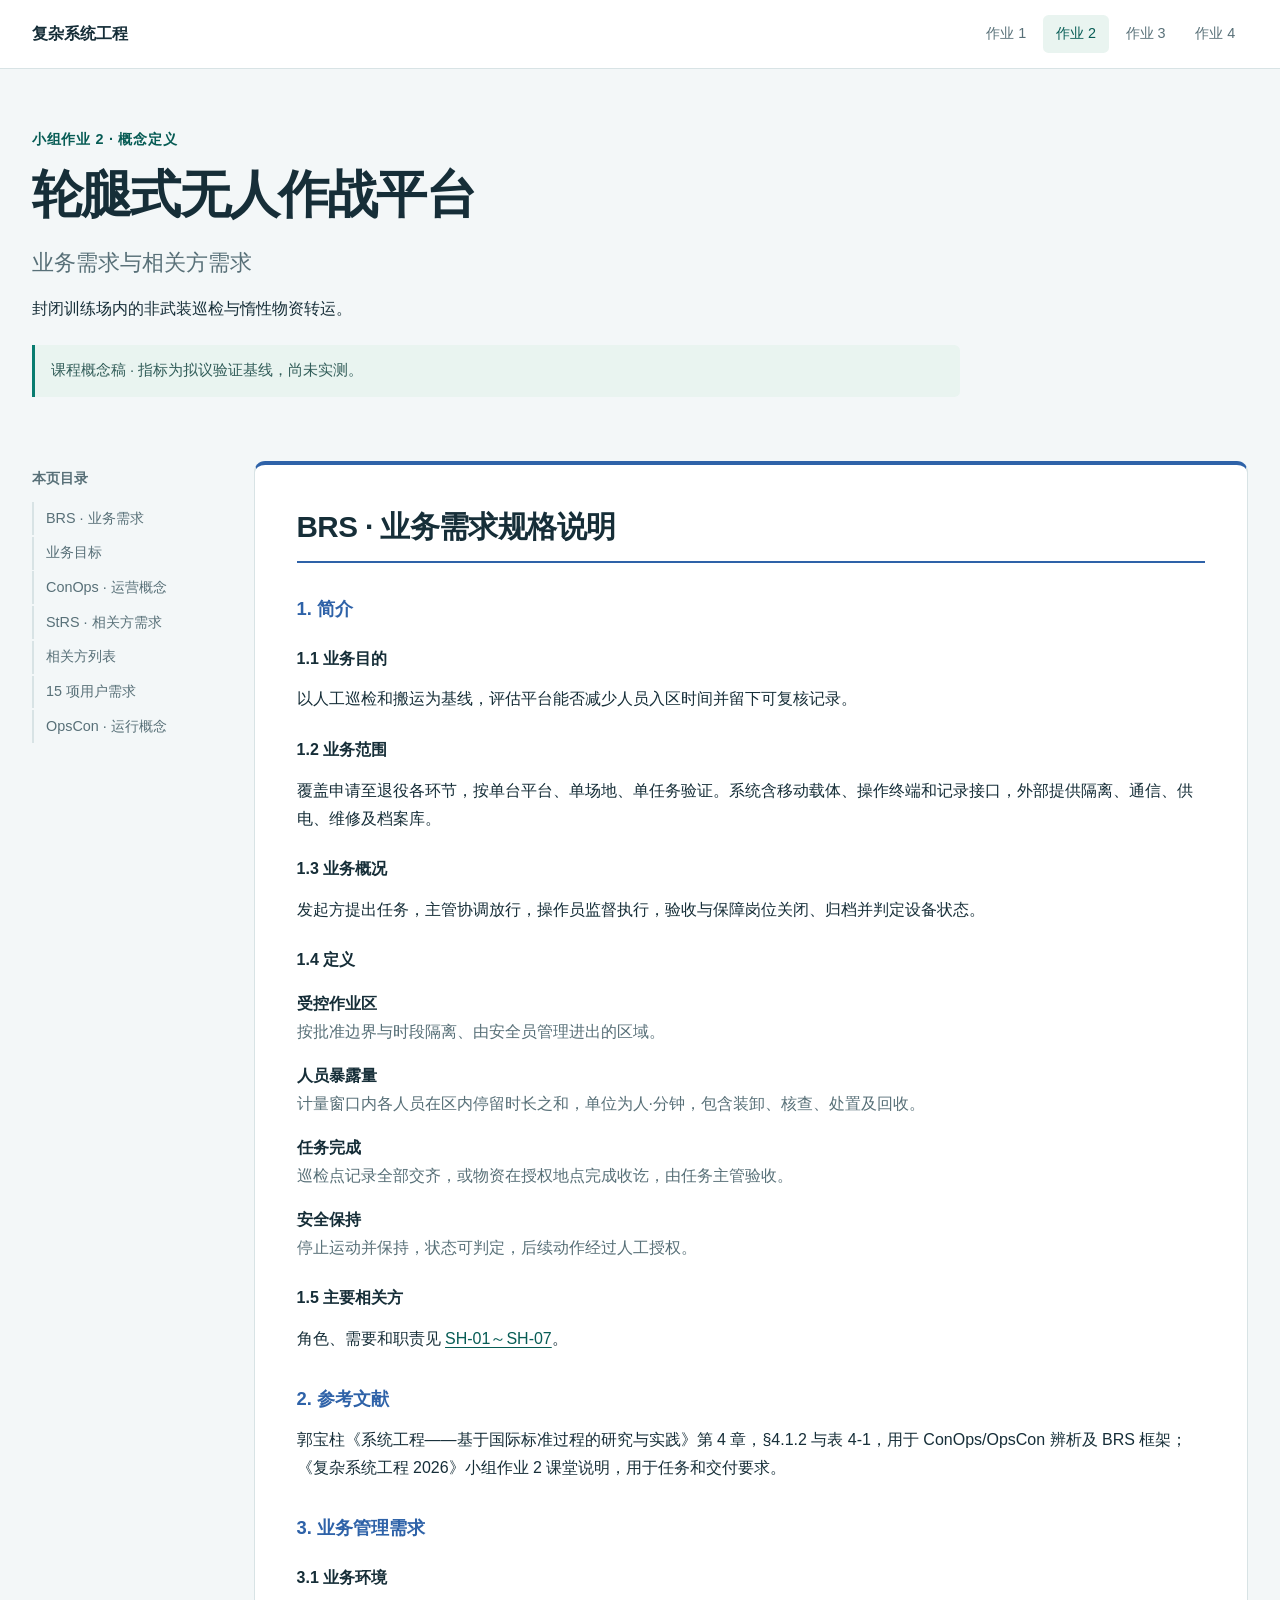
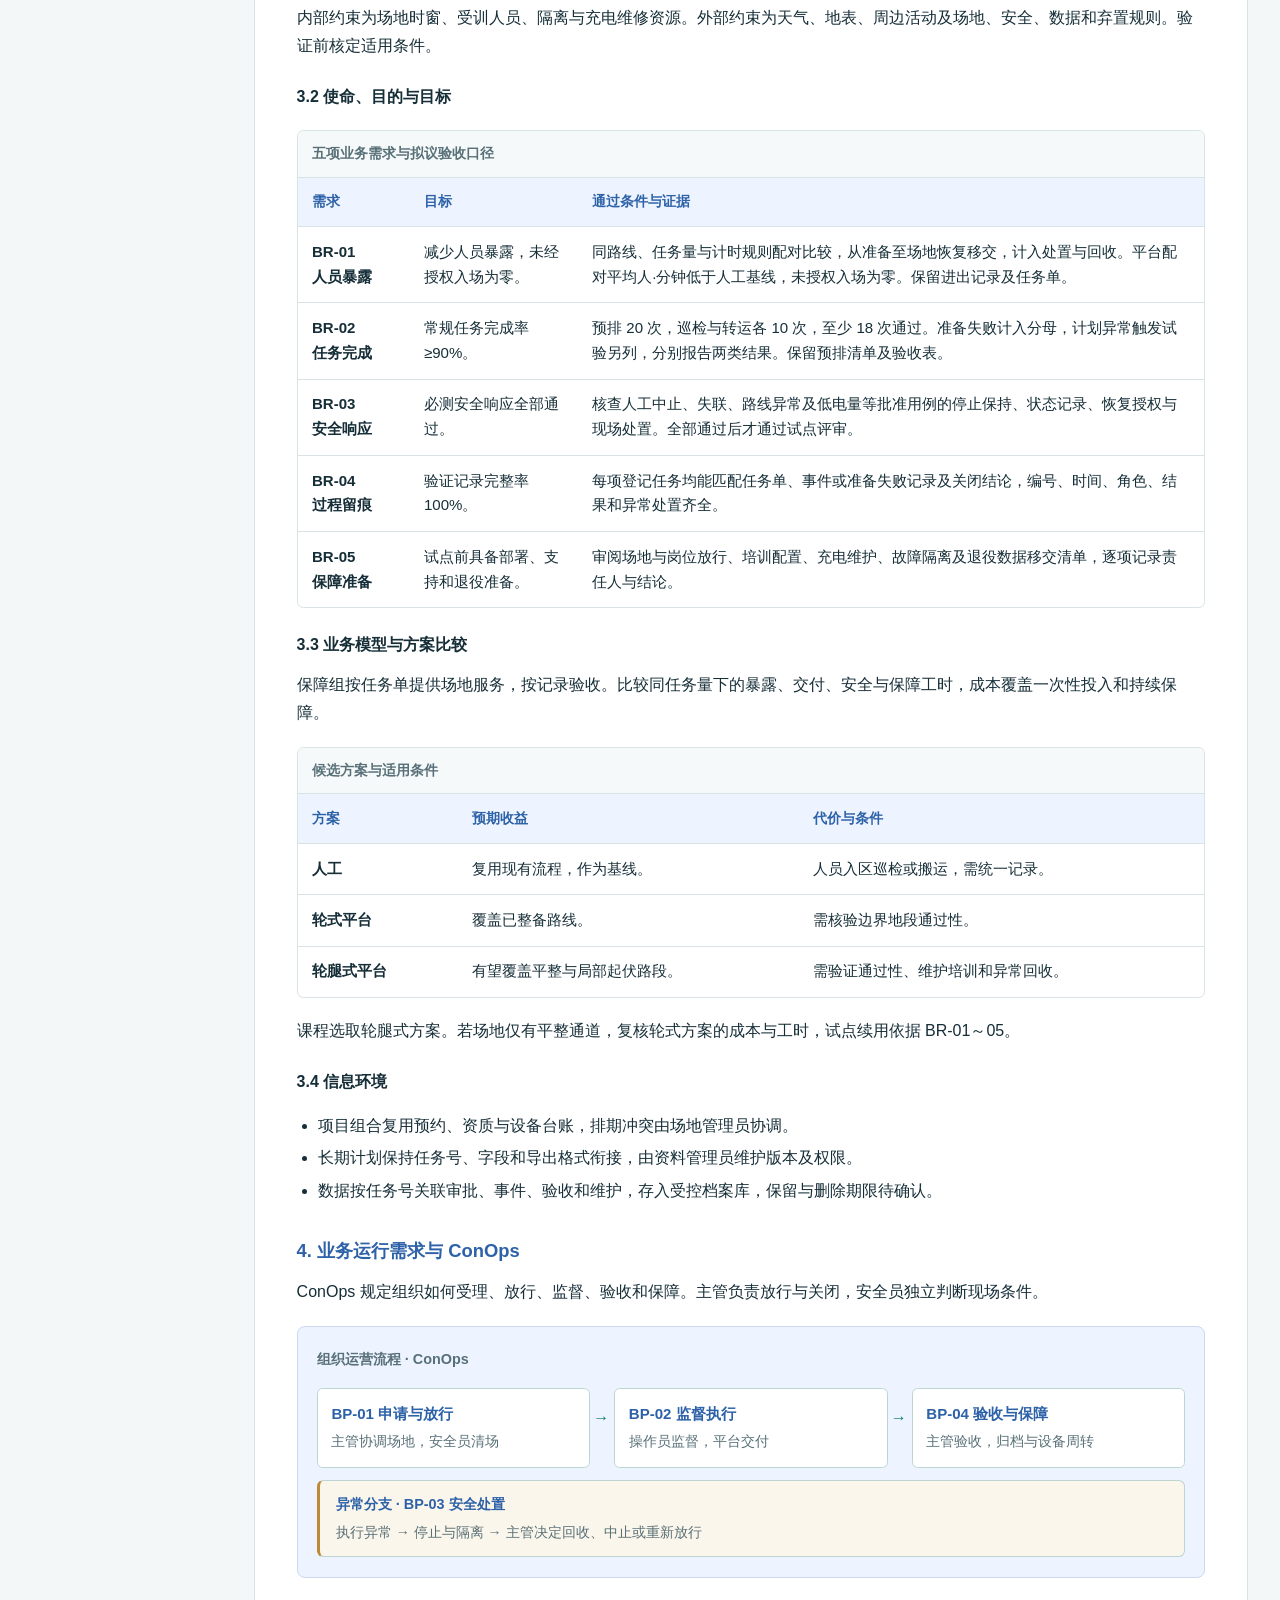
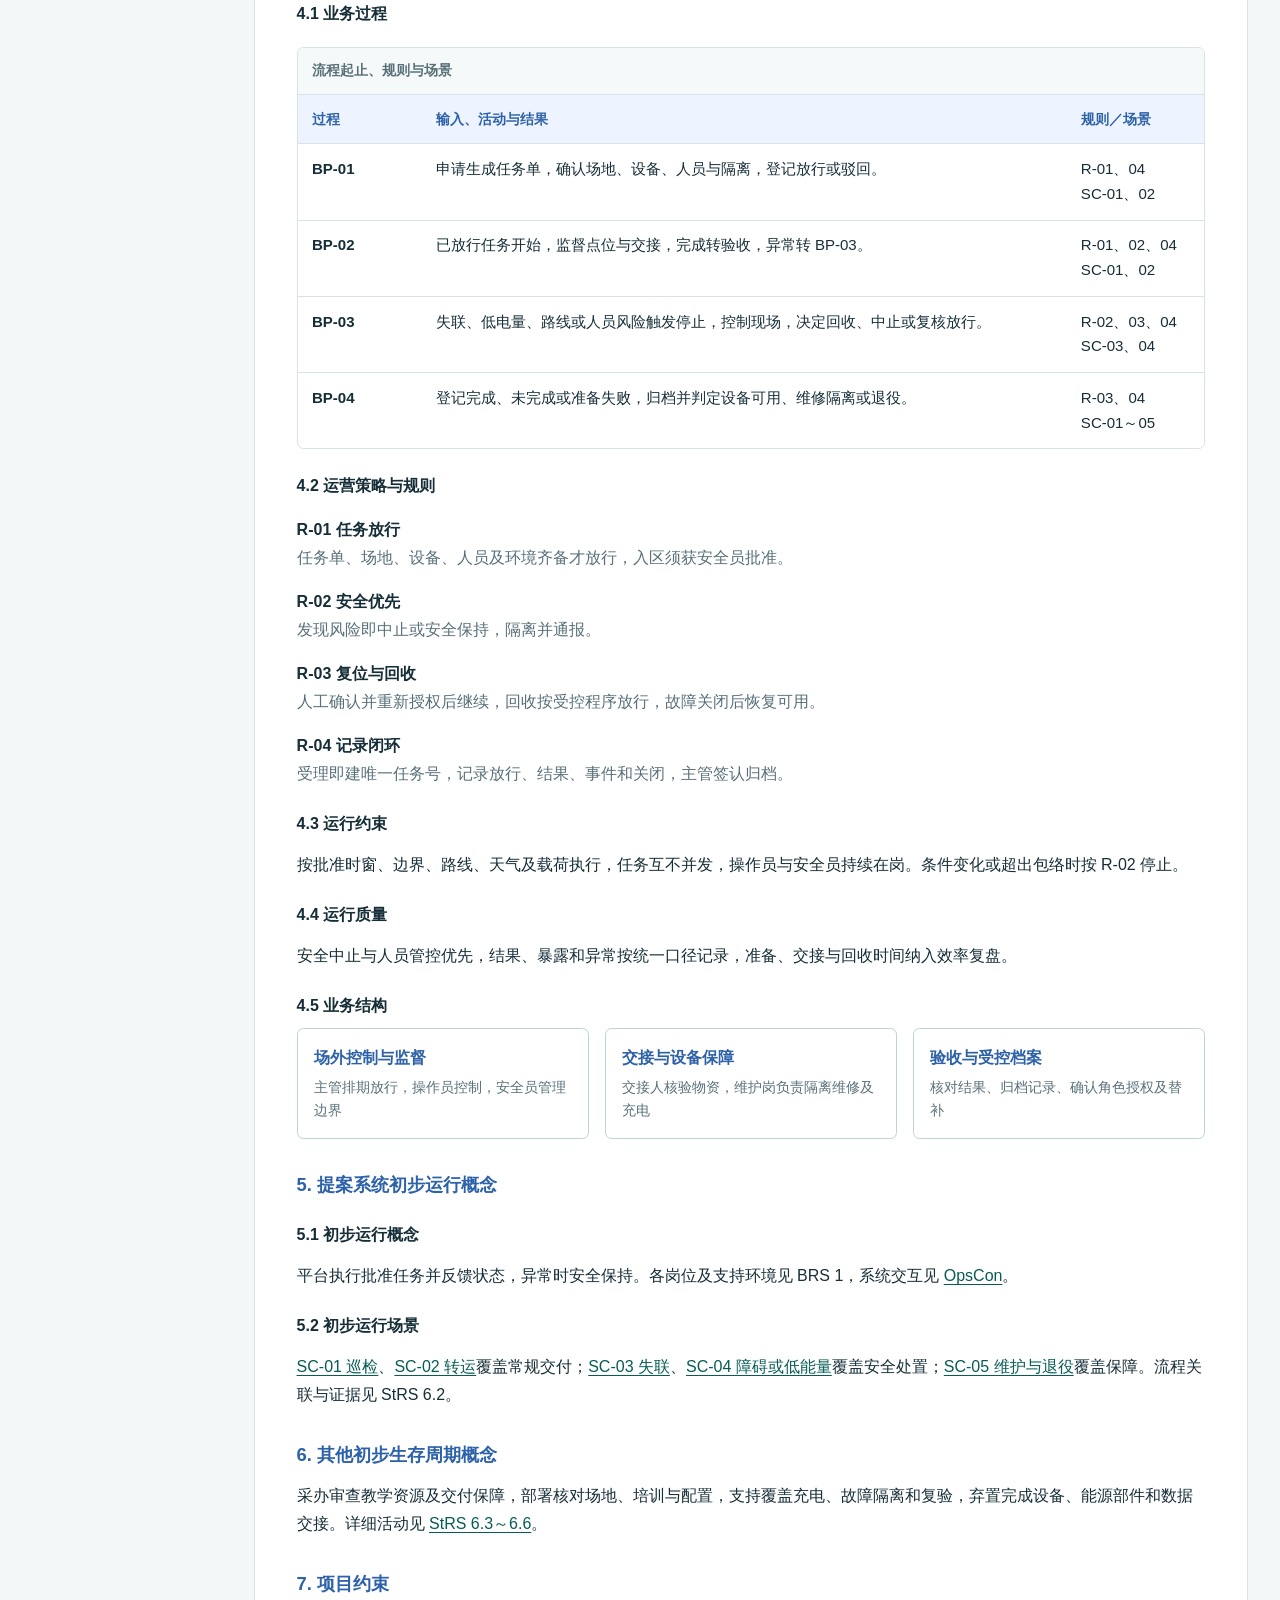
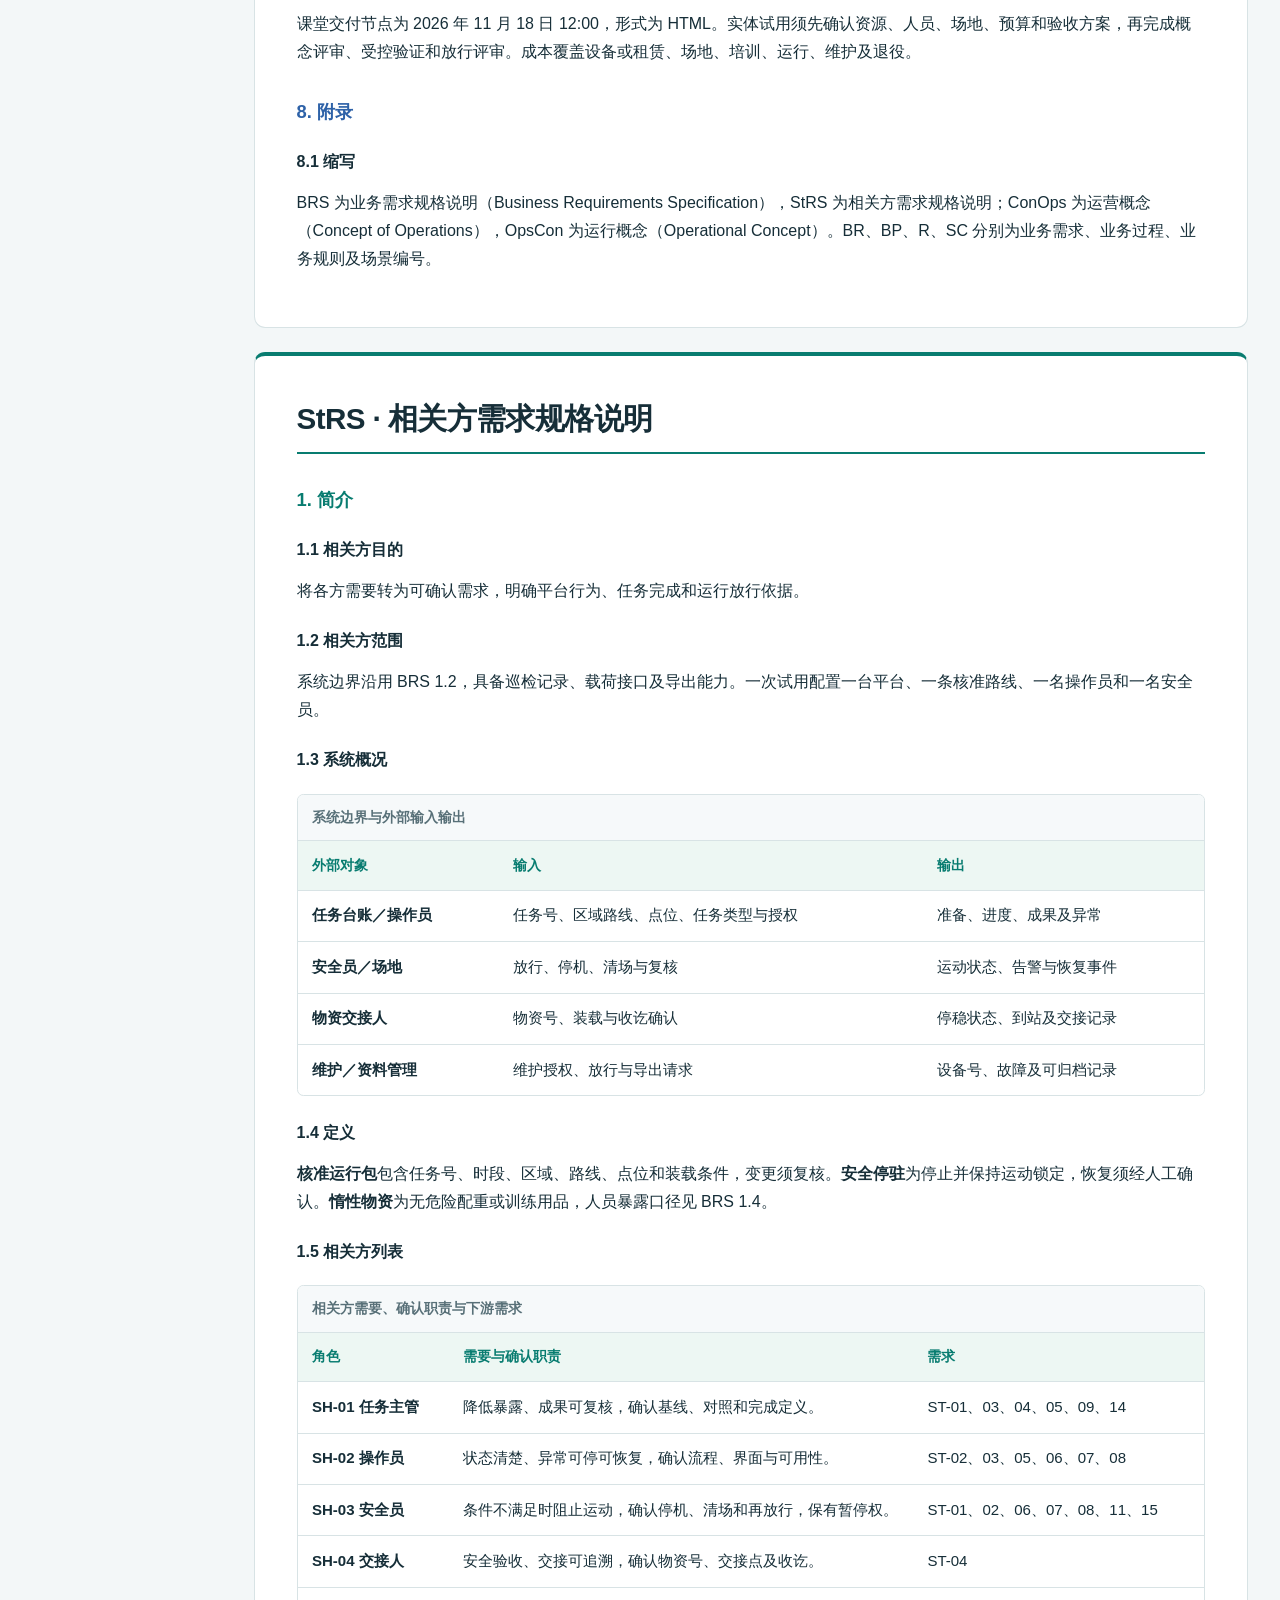
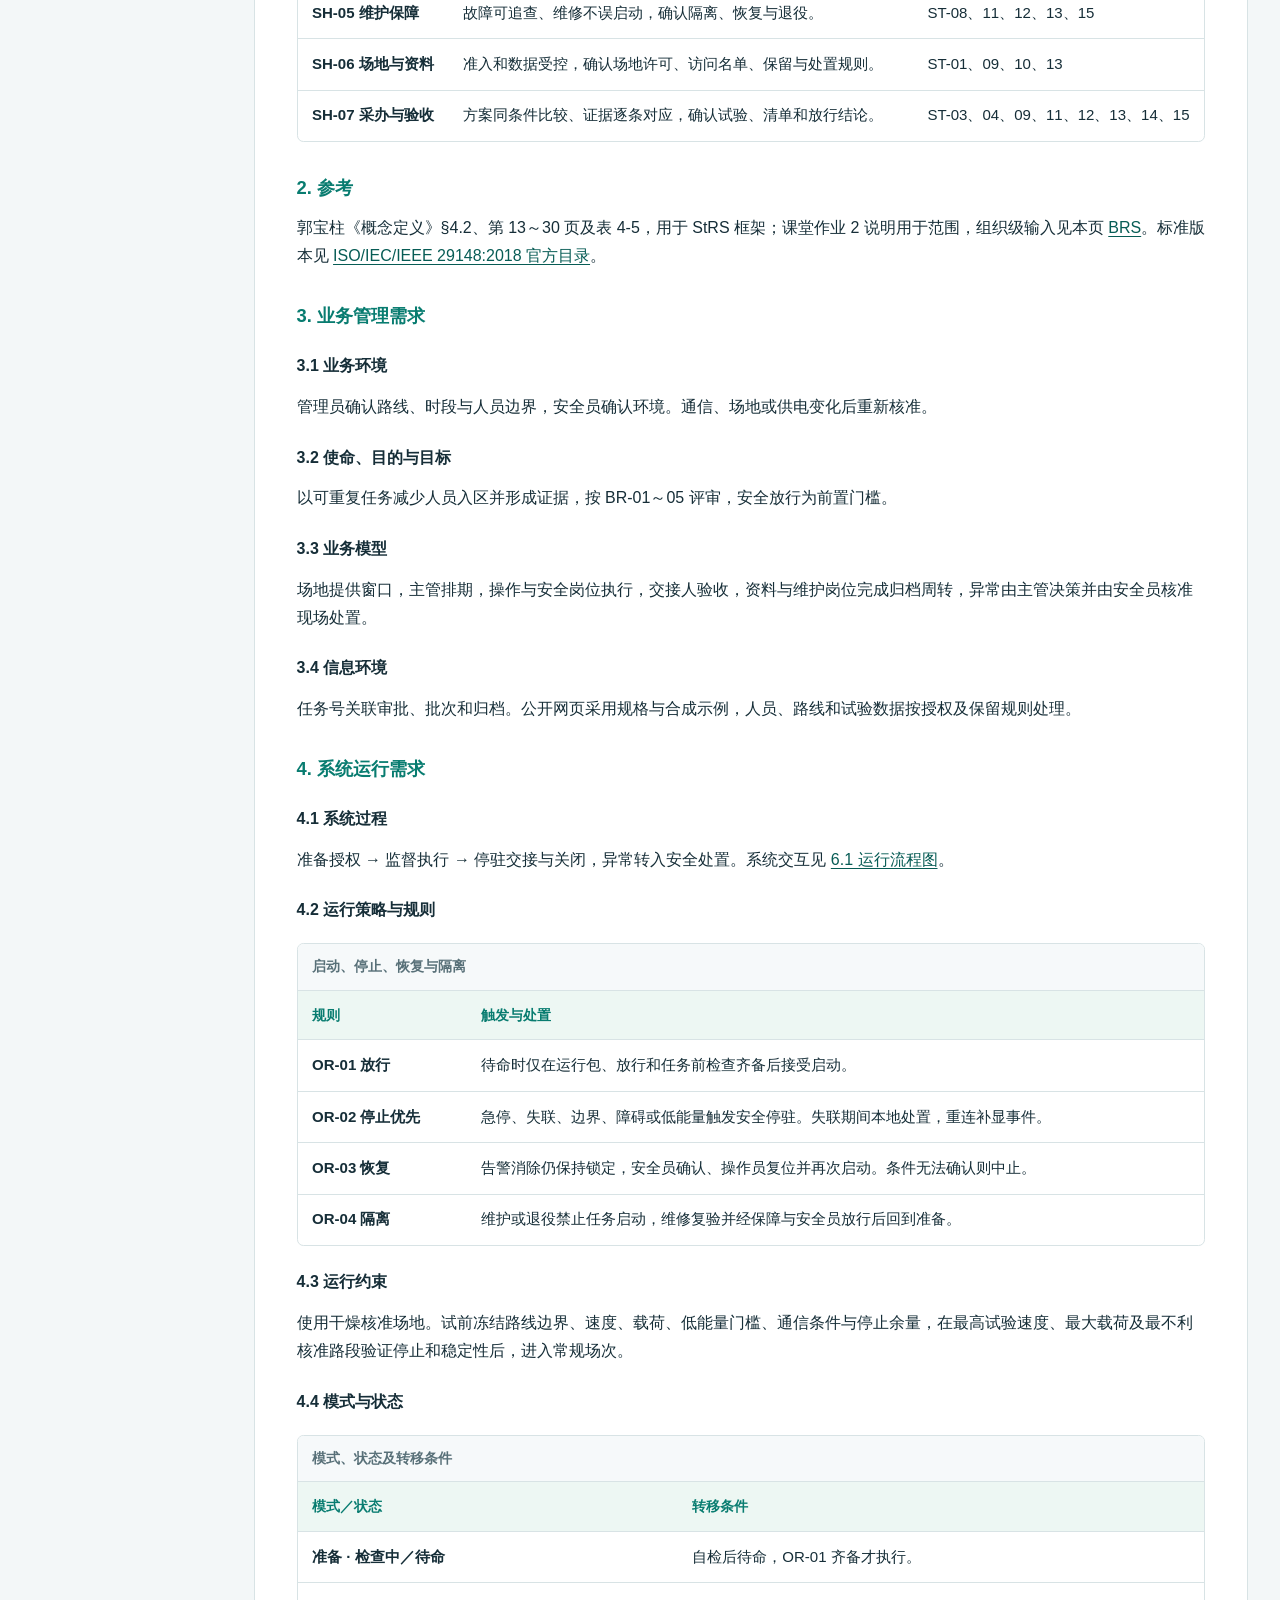
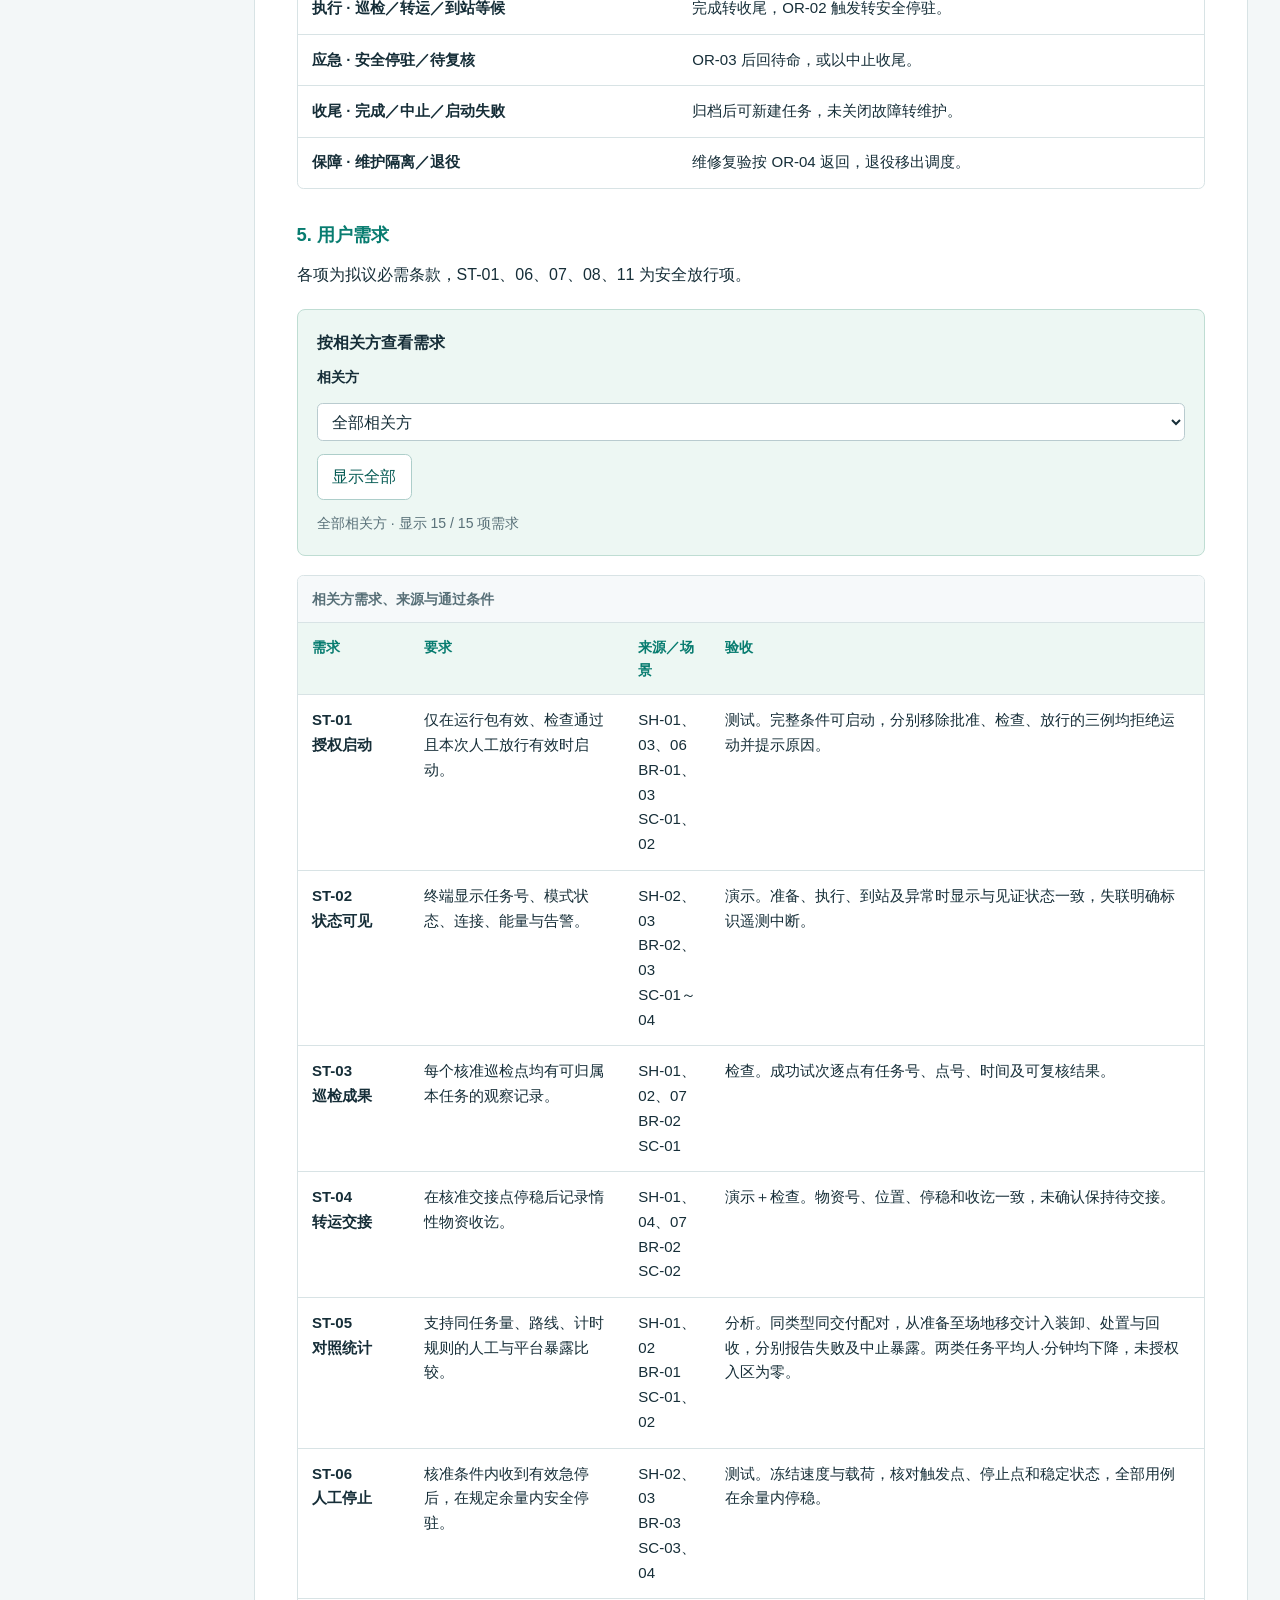
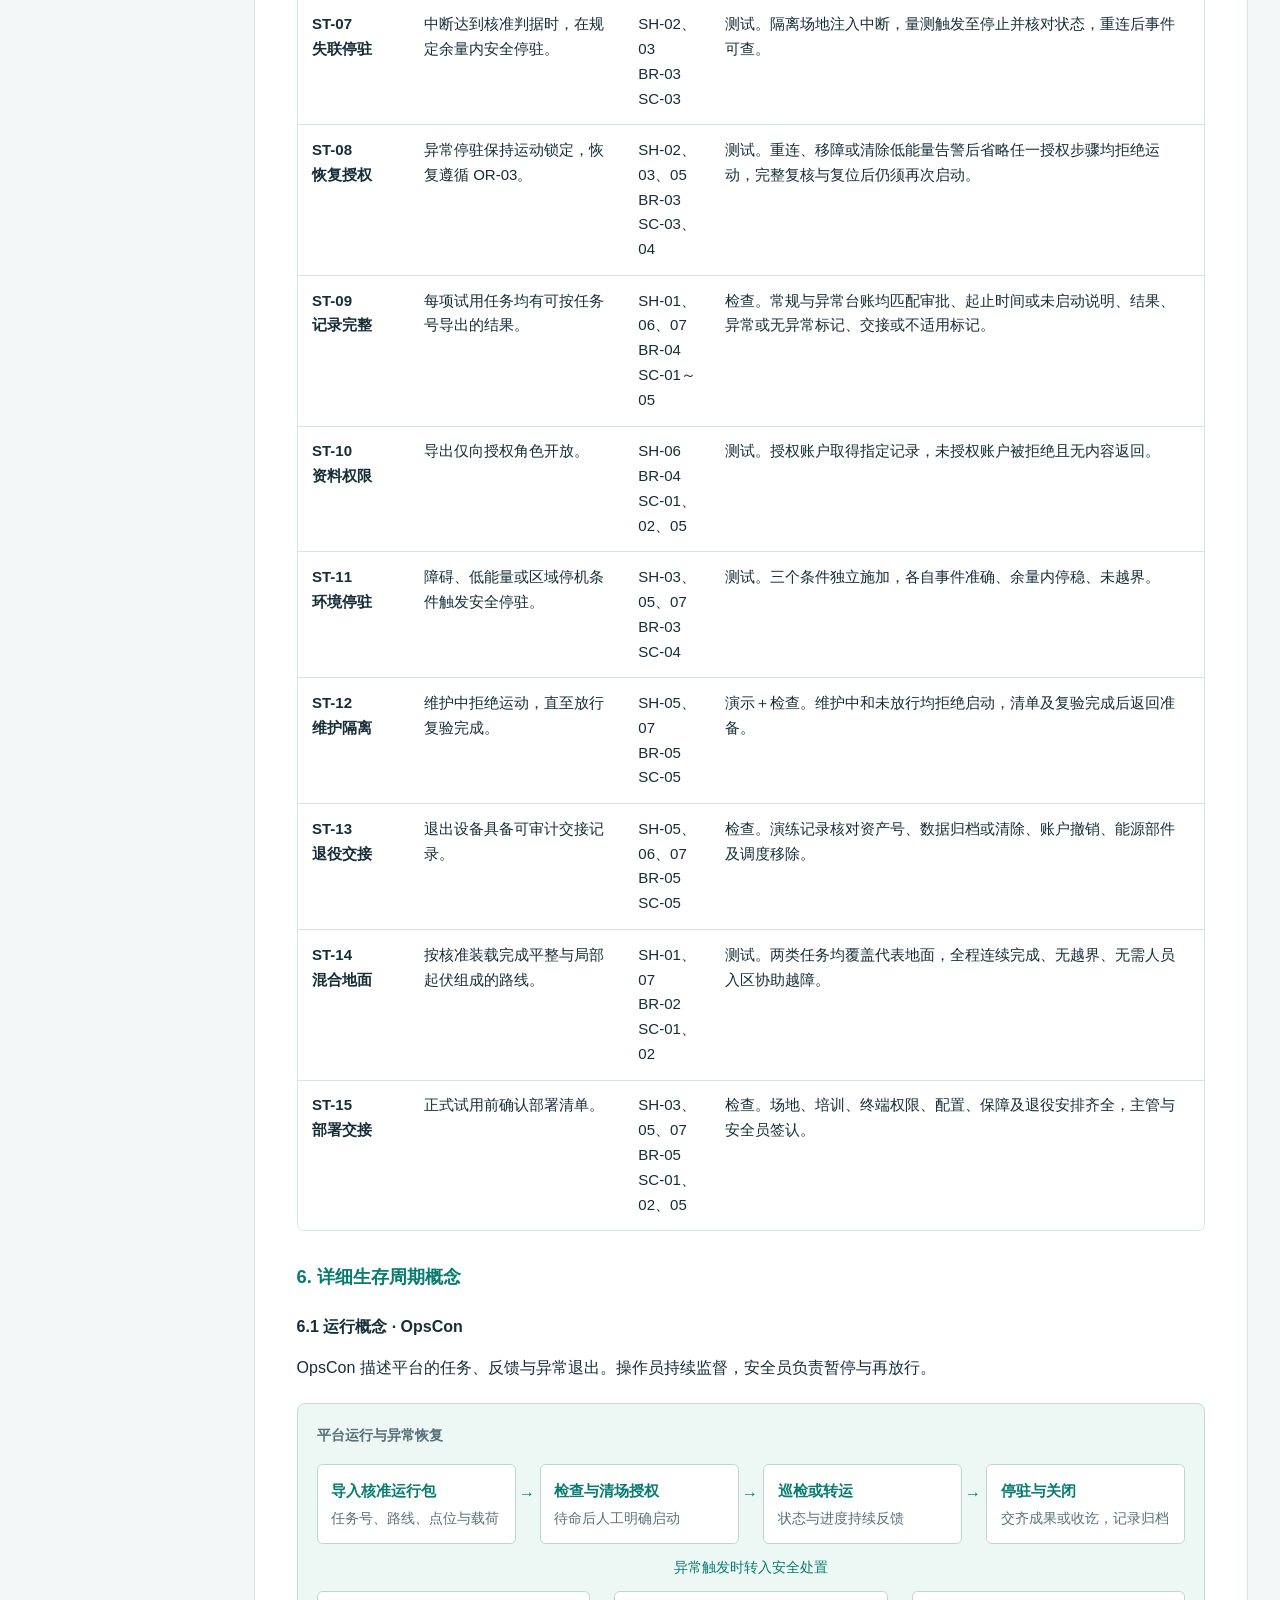
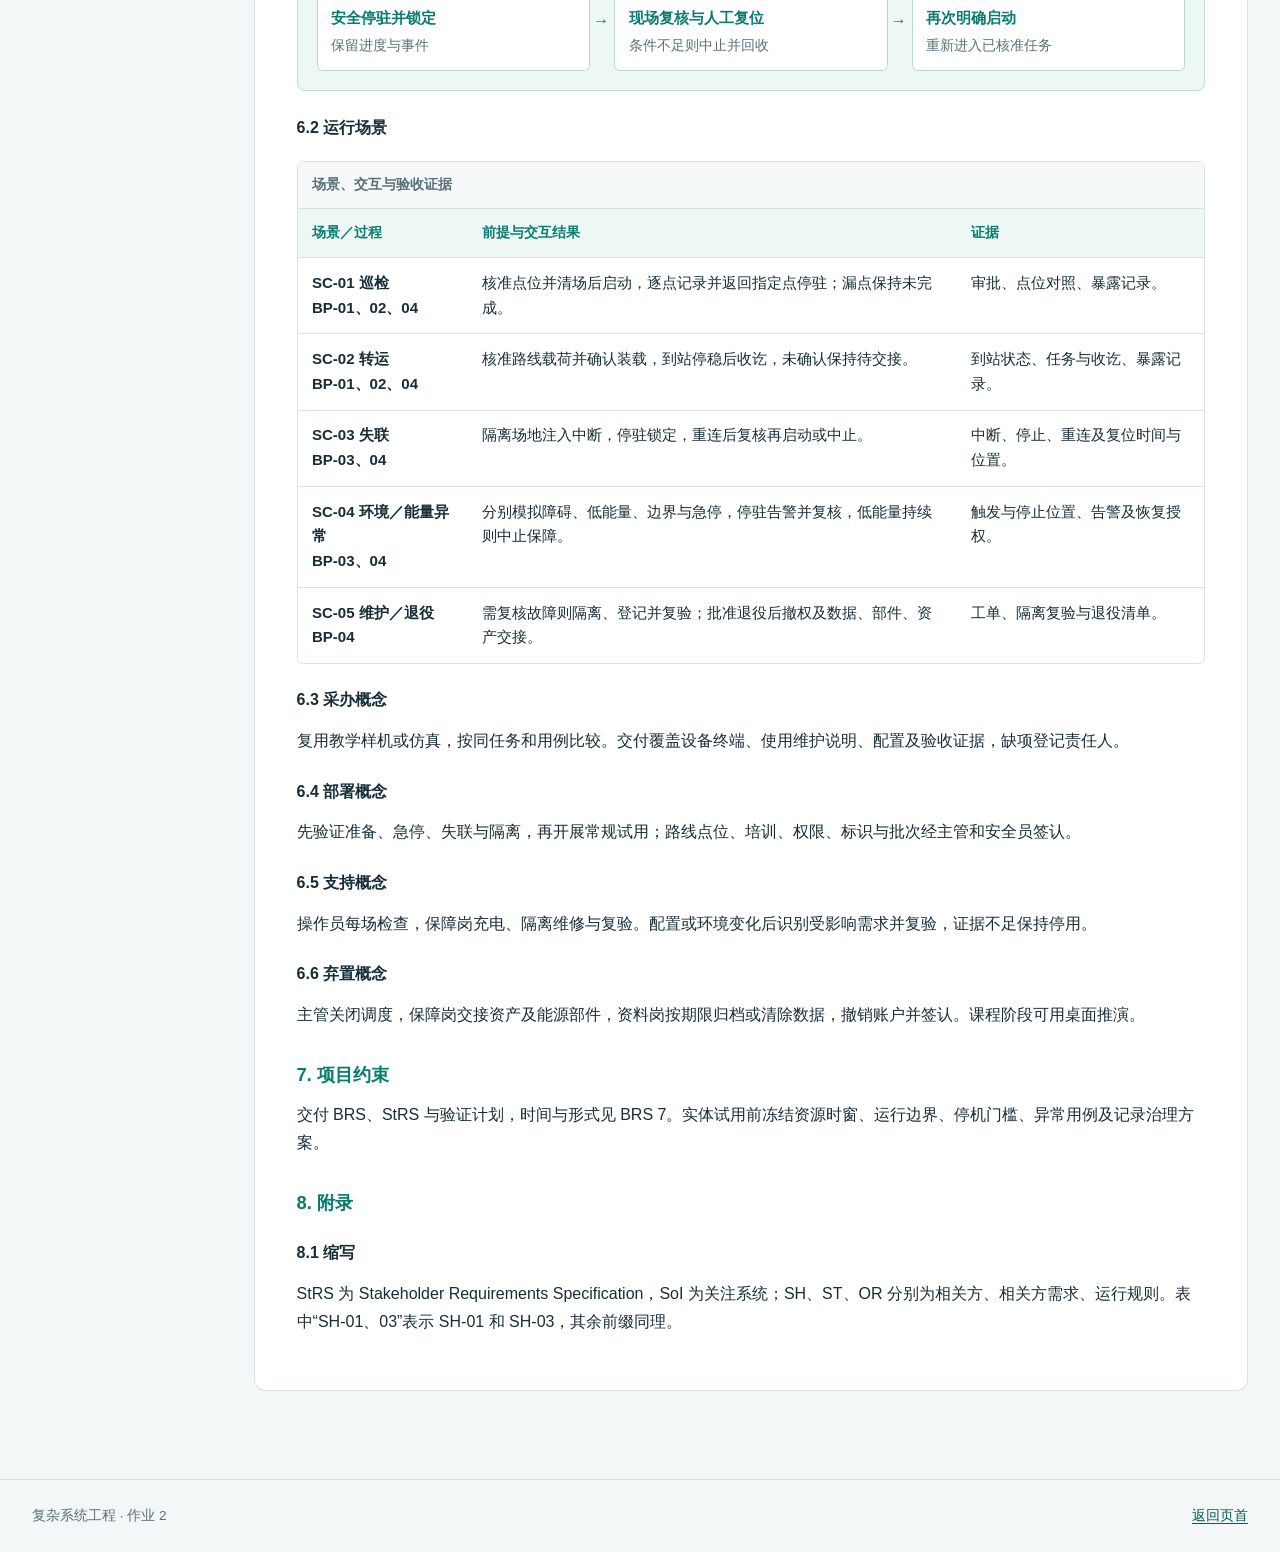
==== commit ff9dcbb8: "Simplify coursework and add color-coded interactive views" ====
--- a/assignment-2/index.html
+++ b/assignment-2/index.html
@@ -3,7 +3,7 @@
 <head>
 <meta charset="utf-8">
 <meta name="viewport" content="width=device-width, initial-scale=1">
-<meta name="description" content="轮腿式无人作战平台的业务需求、相关方需求、运营与运行概念及验收追溯。">
+<meta name="description" content="轮腿式无人作战平台的业务目标、相关方需求与运行流程。">
 <meta name="theme-color" content="#112d32">
 <title>业务与相关方需求 · 作业 2 | 轮腿式无人作战平台</title>
 <link rel="stylesheet" href="../assets/course.css">
@@ -26,7 +26,7 @@
 <h1>轮腿式无人作战平台</h1>
 <p class="lead">业务需求与相关方需求</p>
 <p>封闭训练场内的非武装巡检与惰性物资转运。</p>
-<p class="note">课程概念稿。指标与分工为拟议基线，相关方确认和实体试验待开展。</p>
+<p class="note">课程概念稿 · 指标为拟议验证基线，尚未实测。</p>
 </div>
 <main id="main-content" class="container page-layout" tabindex="-1">
 <aside class="toc" aria-label="章节目录">
@@ -39,20 +39,19 @@
 <a href="#stakeholders">相关方列表</a>
 <a href="#s5">15 项用户需求</a>
 <a href="#opscon">OpsCon · 运行概念</a>
-<a href="#review">追溯与评审</a>
 </nav>
 </aside>
 <div class="report">
-<section id="brs" class="card" aria-labelledby="brs-title">
+<section id="brs" class="card" data-tone="blue" aria-labelledby="brs-title">
 <h2 id="brs-title">BRS · 业务需求规格说明</h2>
 <section id="b1" aria-labelledby="b1-title">
 <h3 id="b1-title">1. 简介</h3>
 <h4>1.1 业务目的</h4>
-<p>以人工巡检和搬运为基线，评估平台能否减少人员进入受控作业区的时间，并留下可复核的任务记录。</p>
+<p>以人工巡检和搬运为基线，评估平台能否减少人员入区时间并留下可复核记录。</p>
 <h4>1.2 业务范围</h4>
-<p>覆盖申请、放行、监督执行、异常处置、验收、维护和退役。概念验证采用单台平台、单场地、单任务。系统包括轮腿式载体、操作终端与记录接口，外部提供场地隔离、通信、供电、维修和档案库。</p>
+<p>覆盖申请至退役各环节，按单台平台、单场地、单任务验证。系统含移动载体、操作终端和记录接口，外部提供隔离、通信、供电、维修及档案库。</p>
 <h4>1.3 业务概况</h4>
-<p>发起方提出点位、时段与交付要求，任务主管协调场地并放行，操作员监督执行，验收与保障岗位关闭任务、归档并决定设备后续状态。</p>
+<p>发起方提出任务，主管协调放行，操作员监督执行，验收与保障岗位关闭、归档并判定设备状态。</p>
 <h4>1.4 定义</h4>
 <dl>
 <dt>受控作业区</dt>
@@ -65,7 +64,7 @@
 <dd>停止运动并保持，状态可判定，后续动作经过人工授权。</dd>
 </dl>
 <h4>1.5 主要相关方</h4>
-<p>任务主管、操作员、安全员、物资交接人、维护保障、场地与资料管理员、采办与验收方的需要和职责见 <a href="#stakeholders">SH-01～SH-07</a>。</p>
+<p>角色、需要和职责见 <a href="#stakeholders">SH-01～SH-07</a>。</p>
 </section>
 <section id="b2" aria-labelledby="b2-title">
 <h3 id="b2-title">2. 参考文献</h3>
@@ -156,7 +155,7 @@
 </section>
 <section id="b4" aria-labelledby="b4-title">
 <h3 id="b4-title">4. 业务运行需求与 ConOps</h3>
-<p>运营概念从组织层面规定班组如何受理、放行、监督、验收和保障。任务主管负责放行与关闭，安全员提供独立现场判断。</p>
+<p>ConOps 规定组织如何受理、放行、监督、验收和保障。主管负责放行与关闭，安全员独立判断现场条件。</p>
 <figure class="diagram" aria-labelledby="conops-caption">
 <figcaption id="conops-caption">组织运营流程 · ConOps</figcaption>
 <ol class="flow">
@@ -247,7 +246,7 @@
 <section id="b5" aria-labelledby="b5-title">
 <h3 id="b5-title">5. 提案系统初步运行概念</h3>
 <h4>5.1 初步运行概念</h4>
-<p>平台接收批准任务，执行巡检或转运并反馈位置、进度与事件，异常时安全保持。用户涵盖操作、安全、交接与维护岗位，依赖核准场地、通信、充电维护和归档环境。完整交互见 <a href="#opscon">OpsCon</a>。</p>
+<p>平台执行批准任务并反馈状态，异常时安全保持。各岗位及支持环境见 BRS 1，系统交互见 <a href="#opscon">OpsCon</a>。</p>
 <h4>5.2 初步运行场景</h4>
 <p>
 <a href="#sc-01">SC-01 巡检</a>、<a href="#sc-02">SC-02 转运</a>覆盖常规交付；<a href="#sc-03">SC-03 失联</a>、<a href="#sc-04">SC-04 障碍或低能量</a>覆盖安全处置；<a href="#sc-05">SC-05 维护与退役</a>覆盖保障。流程关联与证据见 StRS 6.2。</p>
@@ -266,14 +265,14 @@
 <p>BRS 为业务需求规格说明（Business Requirements Specification），StRS 为相关方需求规格说明；ConOps 为运营概念（Concept of Operations），OpsCon 为运行概念（Operational Concept）。BR、BP、R、SC 分别为业务需求、业务过程、业务规则及场景编号。</p>
 </section>
 </section>
-<section id="strs" class="card" aria-labelledby="strs-title">
+<section id="strs" class="card" data-tone="teal" aria-labelledby="strs-title">
 <h2 id="strs-title">StRS · 相关方需求规格说明</h2>
 <section id="s1" aria-labelledby="s1-title">
 <h3 id="s1-title">1. 简介</h3>
 <h4>1.1 相关方目的</h4>
 <p>将各方需要转为可确认需求，明确平台行为、任务完成和运行放行依据。</p>
 <h4>1.2 相关方范围</h4>
-<p>关注系统包括移动载体、状态与巡检记录、惰性载荷接口、操作终端和导出能力。采用一台平台、一条核准路线、一名操作员及一名安全员，外部资源沿用 BRS 1.2。</p>
+<p>系统边界沿用 BRS 1.2，具备巡检记录、载荷接口及导出能力。一次试用配置一台平台、一条核准路线、一名操作员和一名安全员。</p>
 <h4>1.3 系统概况</h4>
 <div class="table-wrap" tabindex="0" role="region" aria-label="系统边界与交互">
 <table>
@@ -327,7 +326,7 @@
 <tr>
 <th scope="row">SH-01 任务主管</th>
 <td>降低暴露、成果可复核，确认基线、对照和完成定义。</td>
-<td>ST-01、03、04、05、09</td>
+<td>ST-01、03、04、05、09、14</td>
 </tr>
 <tr>
 <th scope="row">SH-02 操作员</th>
@@ -337,7 +336,7 @@
 <tr>
 <th scope="row">SH-03 安全员</th>
 <td>条件不满足时阻止运动，确认停机、清场和再放行，保有暂停权。</td>
-<td>ST-01、02、06、07、08、11</td>
+<td>ST-01、02、06、07、08、11、15</td>
 </tr>
 <tr>
 <th scope="row">SH-04 交接人</th>
@@ -347,7 +346,7 @@
 <tr>
 <th scope="row">SH-05 维护保障</th>
 <td>故障可追查、维修不误启动，确认隔离、恢复与退役。</td>
-<td>ST-08、11、12、13</td>
+<td>ST-08、11、12、13、15</td>
 </tr>
 <tr>
 <th scope="row">SH-06 场地与资料</th>
@@ -451,9 +450,27 @@
 </section>
 <section id="s5" aria-labelledby="s5-title">
 <h3 id="s5-title">5. 用户需求</h3>
-<p>各项为拟议必需条款，ST-01、06、07、08、11 为安全放行项。测试记录响应，演示观察交互，检查核对交付物，分析复核计量结果。</p>
+<p>各项为拟议必需条款，ST-01、06、07、08、11 为安全放行项。</p>
+<div class="interactive-panel" aria-labelledby="requirement-filter-title">
+<h4 id="requirement-filter-title">按相关方查看需求</h4>
+<div class="control-row">
+<label for="stakeholder-filter">相关方</label>
+<select id="stakeholder-filter" aria-controls="stakeholder-requirements">
+  <option value="all">全部相关方</option>
+  <option value="01">SH-01 任务主管</option>
+  <option value="02">SH-02 操作员</option>
+  <option value="03">SH-03 安全员</option>
+  <option value="04">SH-04 物资交接人</option>
+  <option value="05">SH-05 维护保障</option>
+  <option value="06">SH-06 场地与资料</option>
+  <option value="07">SH-07 采办与验收</option>
+</select>
+<button id="reset-requirement-filter" type="button">显示全部</button>
+</div>
+<p id="requirement-filter-status" class="filter-status" role="status" aria-live="polite">显示 15 / 15 项需求</p>
+</div>
 <div class="table-wrap" tabindex="0" role="region" aria-label="15项相关方需求及验收追溯">
-<table>
+<table id="stakeholder-requirements">
 <caption>相关方需求、来源与通过条件</caption>
 <thead>
 <tr>
@@ -561,7 +578,7 @@
 <section id="s6" aria-labelledby="s6-title">
 <h3 id="s6-title">6. 详细生存周期概念</h3>
 <h4 id="opscon">6.1 运行概念 · OpsCon</h4>
-<p>运行概念从用户视角说明单台平台的输入、动作、反馈与异常退出。运行全过程由操作员监督，安全员保有暂停与再放行权。</p>
+<p>OpsCon 描述平台的任务、反馈与异常退出。操作员持续监督，安全员负责暂停与再放行。</p>
 <figure class="diagram" aria-labelledby="opscon-caption">
 <figcaption id="opscon-caption">平台运行与异常恢复</figcaption>
 <ol class="flow">
@@ -657,107 +674,7 @@
 <p>StRS 为 Stakeholder Requirements Specification，SoI 为关注系统；SH、ST、OR 分别为相关方、相关方需求、运行规则。表中“SH-01、03”表示 SH-01 和 SH-03，其余前缀同理。</p>
 </section>
 </section>
-<section id="review" class="card" aria-labelledby="review-title">
-<h2 id="review-title">需求追溯与评审</h2>
-<figure class="diagram" aria-labelledby="trace-caption">
-<figcaption id="trace-caption">从需要到验收证据</figcaption>
-<ol class="flow">
-<li>
-<strong>相关方需要</strong>
-<small>SH-03 · 异常及时停止</small>
-</li>
-<li>
-<strong>业务目标</strong>
-<small>BR-03 · 安全用例全通过</small>
-</li>
-<li>
-<strong>相关方需求</strong>
-<small>ST-06／07 · 急停与失联停驻</small>
-</li>
-<li>
-<strong>验证证据</strong>
-<small>触发点、停止点与锁定记录</small>
-</li>
-</ol>
-</figure>
-<div class="table-wrap" tabindex="0" role="region" aria-label="业务需求覆盖追溯">
-<table>
-<caption>五项业务目标的下游覆盖</caption>
-<thead>
-<tr>
-<th scope="col">业务需求</th>
-<th scope="col">相关方需求</th>
-<th scope="col">评审证据</th>
-</tr>
-</thead>
-<tbody>
-<tr>
-<th scope="row">
-<a href="#br-01">BR-01</a>
-</th>
-<td>
-<a href="#st-01">ST-01</a>、<a href="#st-05">ST-05</a>
-</td>
-<td>配对暴露与未授权入区计数。</td>
-</tr>
-<tr>
-<th scope="row">
-<a href="#br-02">BR-02</a>
-</th>
-<td>
-<a href="#st-02">ST-02</a>、<a href="#st-03">03</a>、<a href="#st-04">04</a>、<a href="#st-14">14</a>
-</td>
-<td>预排常规任务及分类型验收。</td>
-</tr>
-<tr>
-<th scope="row">
-<a href="#br-03">BR-03</a>
-</th>
-<td>
-<a href="#st-01">ST-01</a>、<a href="#st-02">02</a>、<a href="#st-06">06</a>、<a href="#st-07">07</a>、<a href="#st-08">08</a>、<a href="#st-11">11</a>
-</td>
-<td>启动、停止、异常与恢复验证。</td>
-</tr>
-<tr>
-<th scope="row">
-<a href="#br-04">BR-04</a>
-</th>
-<td>
-<a href="#st-09">ST-09</a>、<a href="#st-10">ST-10</a>
-</td>
-<td>台账逐项对账及角色权限测试。</td>
-</tr>
-<tr>
-<th scope="row">
-<a href="#br-05">BR-05</a>
-</th>
-<td>
-<a href="#st-12">ST-12</a>、<a href="#st-13">13</a>、<a href="#st-15">15</a>
-</td>
-<td>部署、维修复验与退役交接。</td>
-</tr>
-</tbody>
-</table>
-</div>
-<details>
-<summary>AI 辅助分析摘要</summary>
-<dl>
-<dt>ConOps 与 OpsCon 的内容</dt>
-<dd>前者描述组织如何运营，后者描述平台如何在该组织中接收任务、反馈和处理异常。</dd>
-<dt>暴露与完成率的口径</dt>
-<dd>采用同条件配对，常规分母预先锁定并计入准备失败，计划故障用例另计。</dd>
-<dt>异常与任务交付的优先级</dt>
-<dd>安全停驻优先，未完成交付仍如实记录，复核、复位并再次启动后恢复。</dd>
-</dl>
-</details>
-<h3>待小组及相关角色确认</h3>
-<ul>
-<li>主管与验收方确认交付清单、基线配对、场次及资源限额。</li>
-<li>场地与安全岗位确认区域、地面、载荷、速度、低能量门槛及停止余量。</li>
-<li>资料与保障岗位确认权限、保留期限、隔离复验及退役责任。</li>
-</ul>
-<p class="note">依据课堂说明、参考章节及 AI 辅助分析编制。上述确认、实测与签认均为后续活动。</p>
-</section>
+
 </div>
 </main>
 <footer class="site-footer">
@@ -766,5 +683,51 @@
 <a href="#top">返回页首</a>
 </div>
 </footer>
+<script>
+  const stakeholderFilter = document.getElementById('stakeholder-filter');
+  const resetFilterButton = document.getElementById('reset-requirement-filter');
+  const filterStatus = document.getElementById('requirement-filter-status');
+  const requirementsTable = document.getElementById('stakeholder-requirements');
+  const requirementRows = Array.from(requirementsTable.tBodies[0].rows);
+
+  function applyStakeholderFilter() {
+    const selectedStakeholder = stakeholderFilter.value;
+    let visibleCount = 0;
+
+    requirementRows.forEach((row) => {
+      const sourceText = row.cells[2].textContent.split('BR-')[0];
+      const stakeholderNumbers = sourceText.match(/\d{2}/g) || [];
+      const matches = selectedStakeholder === 'all' || stakeholderNumbers.includes(selectedStakeholder);
+
+      row.hidden = !matches;
+      if (matches) visibleCount += 1;
+    });
+
+    const selectedLabel = stakeholderFilter.selectedOptions[0].textContent;
+    filterStatus.textContent = `${selectedLabel} · 显示 ${visibleCount} / ${requirementRows.length} 项需求`;
+  }
+
+  function showAllRequirements() {
+    stakeholderFilter.value = 'all';
+    applyStakeholderFilter();
+  }
+
+  function revealLinkedRequirement() {
+    const linkedId = window.location.hash.slice(1);
+    if (!/^st-\d{2}$/.test(linkedId)) return;
+
+    const linkedRow = document.getElementById(linkedId);
+    if (!linkedRow || !requirementsTable.contains(linkedRow)) return;
+
+    showAllRequirements();
+    linkedRow.scrollIntoView({ block: 'center' });
+  }
+
+  stakeholderFilter.addEventListener('change', applyStakeholderFilter);
+  resetFilterButton.addEventListener('click', showAllRequirements);
+  window.addEventListener('hashchange', revealLinkedRequirement);
+  applyStakeholderFilter();
+  revealLinkedRequirement();
+</script>
 </body>
 </html>
--- a/assets/course.css
+++ b/assets/course.css
@@ -108,6 +108,44 @@
 .arrow-label { text-align: center; color: var(--accent-dark); font-size: .85rem; line-height: 1.6; }
 .branch { margin-top: .8rem; padding: .75rem 1rem; border-left: 3px solid #bd8a37; background: #fbf6eb; font-size: .9rem; }
 .pill { font-size: .82rem; color: var(--accent-dark); }
+.card { --section-accent: #087c70; --section-wash: #edf7f3; --section-line: #bfddd3; border-top: 4px solid var(--section-accent); }
+.card[data-tone="blue"] { --section-accent: #2e62a8; --section-wash: #eef4ff; --section-line: #c7d8ef; }
+.card[data-tone="purple"] { --section-accent: #7352a4; --section-wash: #f5f0fc; --section-line: #d9cbed; }
+.card[data-tone="amber"] { --section-accent: #99590b; --section-wash: #fff6e7; --section-line: #ead3ac; }
+.card h2 { border-color: var(--section-accent); }
+.card h3, .card .node strong, .card .flow strong, .card .arrow-label { color: var(--section-accent); }
+.card .diagram, .card .note { background: var(--section-wash); border-color: var(--section-line); }
+.card .note { border-left-color: var(--section-accent); }
+.card thead th { background: var(--section-wash); color: var(--section-accent); }
+.card .node.accent { background: var(--section-wash); border-color: var(--section-accent); }
+.interactive-panel { margin: 1.2rem 0; padding: 1.2rem; border: 1px solid var(--section-line, var(--line)); border-radius: .5rem; background: var(--section-wash, white); }
+.interactive-panel > :first-child { margin-top: 0; }
+.interactive-panel > :last-child { margin-bottom: 0; }
+.interactive-panel h3 { margin: 0 0 .8rem; }
+.control-row { display: flex; flex-wrap: wrap; align-items: end; gap: .8rem; }
+.control-row > label, .control-row > .field { display: grid; gap: .3rem; flex: 1 1 170px; min-width: 0; font-size: .9rem; font-weight: 650; }
+input[type="search"], input[type="number"], select { width: 100%; min-width: 0; padding: .55rem .65rem; color: var(--ink); border: 1px solid #b9cbcf; border-radius: .35rem; background: white; }
+.segmented { display: flex; flex-wrap: wrap; gap: .4rem; margin: .8rem 0; }
+.segmented button, button[role="tab"] { font-size: .9rem; }
+.segmented .is-active, .segmented [aria-pressed="true"], [role="tab"][aria-selected="true"] { background: var(--section-accent, var(--accent-dark)); color: white; border-color: var(--section-accent, var(--accent-dark)); }
+.filter-status { margin: .7rem 0 0; color: var(--muted); font-size: .88rem; }
+.field-grid { display: grid; grid-template-columns: repeat(4, minmax(0,1fr)); gap: .8rem; }
+.field-grid label { display: grid; gap: .3rem; font-size: .9rem; font-weight: 650; }
+.check-row { display: flex; flex-wrap: wrap; gap: .65rem 1.2rem; margin-block: 1rem; }
+.check-row label { display: flex; gap: .4rem; align-items: center; font-size: .9rem; }
+.lab-result { margin-top: 1rem; padding: .9rem 1rem; border-radius: .4rem; background: #e1f3eb; border-left: 4px solid #18734f; }
+.lab-result strong { color: #145b40; }
+.lab-result[data-status="blocked"] { background: #fff0ed; border-left-color: #b44332; }
+.lab-result[data-status="blocked"] strong { color: #963628; }
+.lab-result ul { margin-bottom: 0; font-size: .9rem; }
+.card button.node { text-align: left; }
+.card button.node[aria-pressed="true"] { border: 2px solid var(--section-accent); background: var(--section-wash); }
+.selected-detail { margin-top: .8rem; padding: 1rem; background: white; border: 1px solid var(--section-line); border-left: 4px solid var(--section-accent); border-radius: .35rem; }
+.flow.segmented { gap: 1.5rem; }
+.flow.segmented > li { padding: 0; border: 0; background: none; }
+.flow.segmented button { width: 100%; height: 100%; text-align: left; }
+.card .flow.segmented button[aria-pressed="true"] strong,
+.card .flow.segmented button[aria-pressed="true"] small { color: inherit; }
 .map svg { width: 100%; height: auto; display: block; }
 .demo-controls { display: flex; align-items: center; flex-wrap: wrap; gap: .5rem; margin-block: 1rem; }
 .choices { display: flex; flex-wrap: wrap; gap: .5rem; margin-block: 1rem; }
@@ -123,6 +161,7 @@
   .flow { flex-direction: column; gap: 1.4rem; }
   .flow > li::after { content: "↓"; right: auto; left: 50%; top: auto; bottom: -1.35rem; }
   .structure { grid-template-columns: repeat(2, minmax(0,1fr)); }
+  .field-grid { grid-template-columns: repeat(2,minmax(0,1fr)); }
   .route-map { gap: .8rem; }
   .route-map > li::after { right: -.8rem; }
 }
@@ -151,6 +190,8 @@
   @page { margin: 15mm; }
   body { background: white; color: #111; font-size: 10pt; }
   .site-header, .toc, .site-footer, .skip-link, .demo-controls { display: none; }
+  #scenario-lab, [role="tablist"] { display: none; }
+  #condition-panels [hidden] { display: block !important; }
   .container { width: 100%; }
   .hero { padding-block: 0 1.4rem; }
   h1 { font-size: 25pt; }
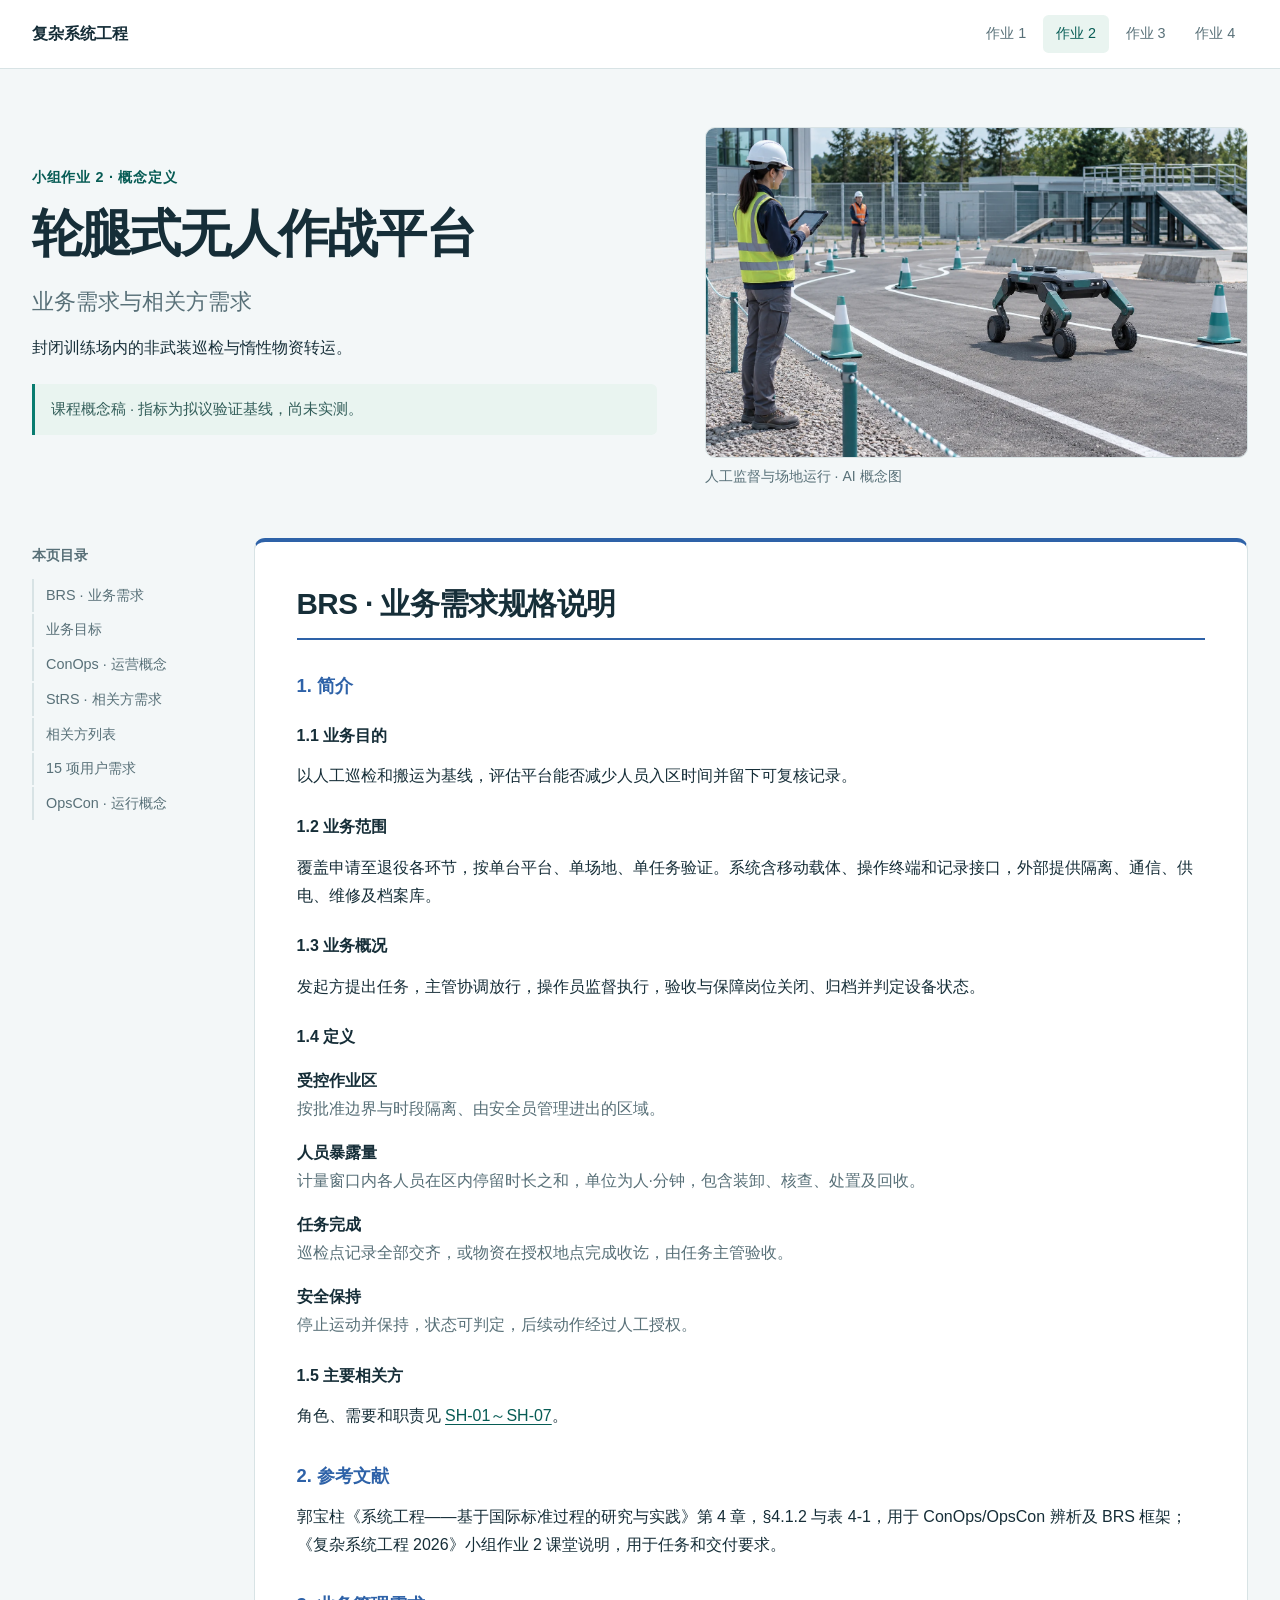
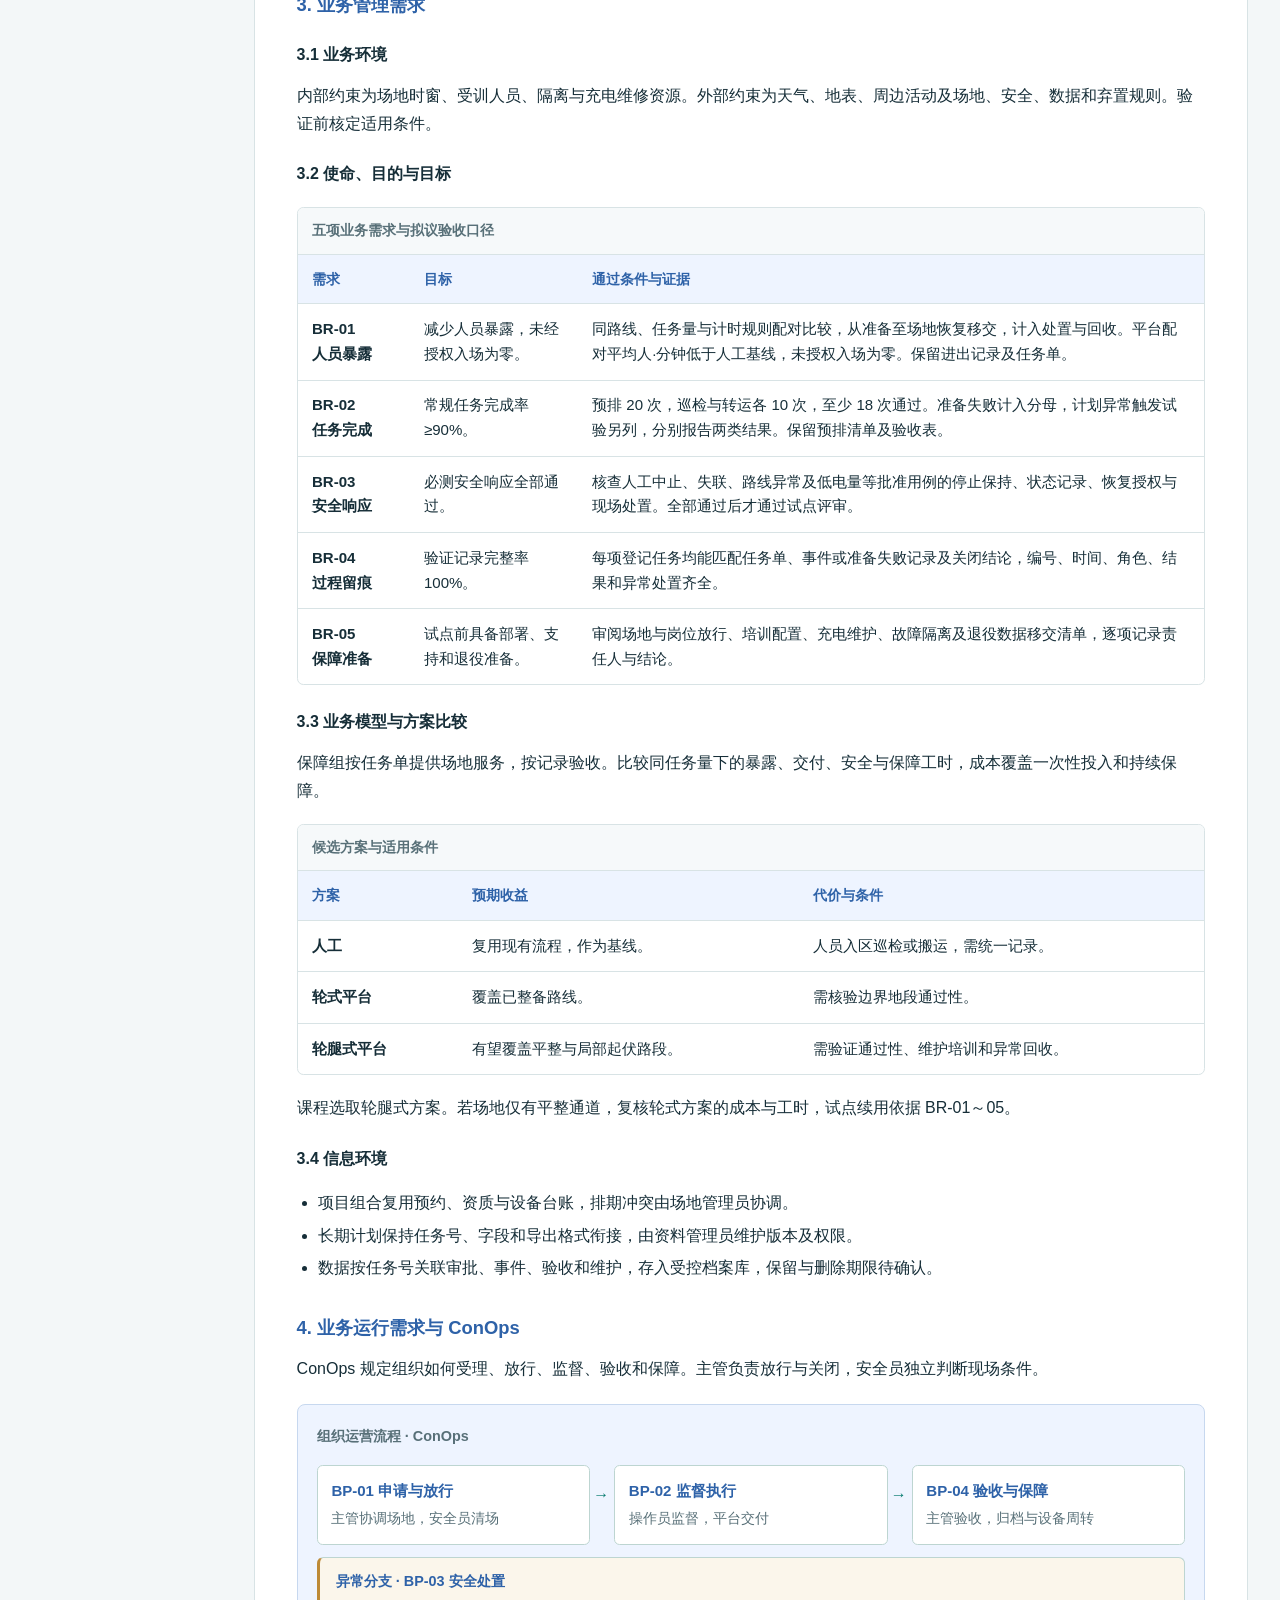
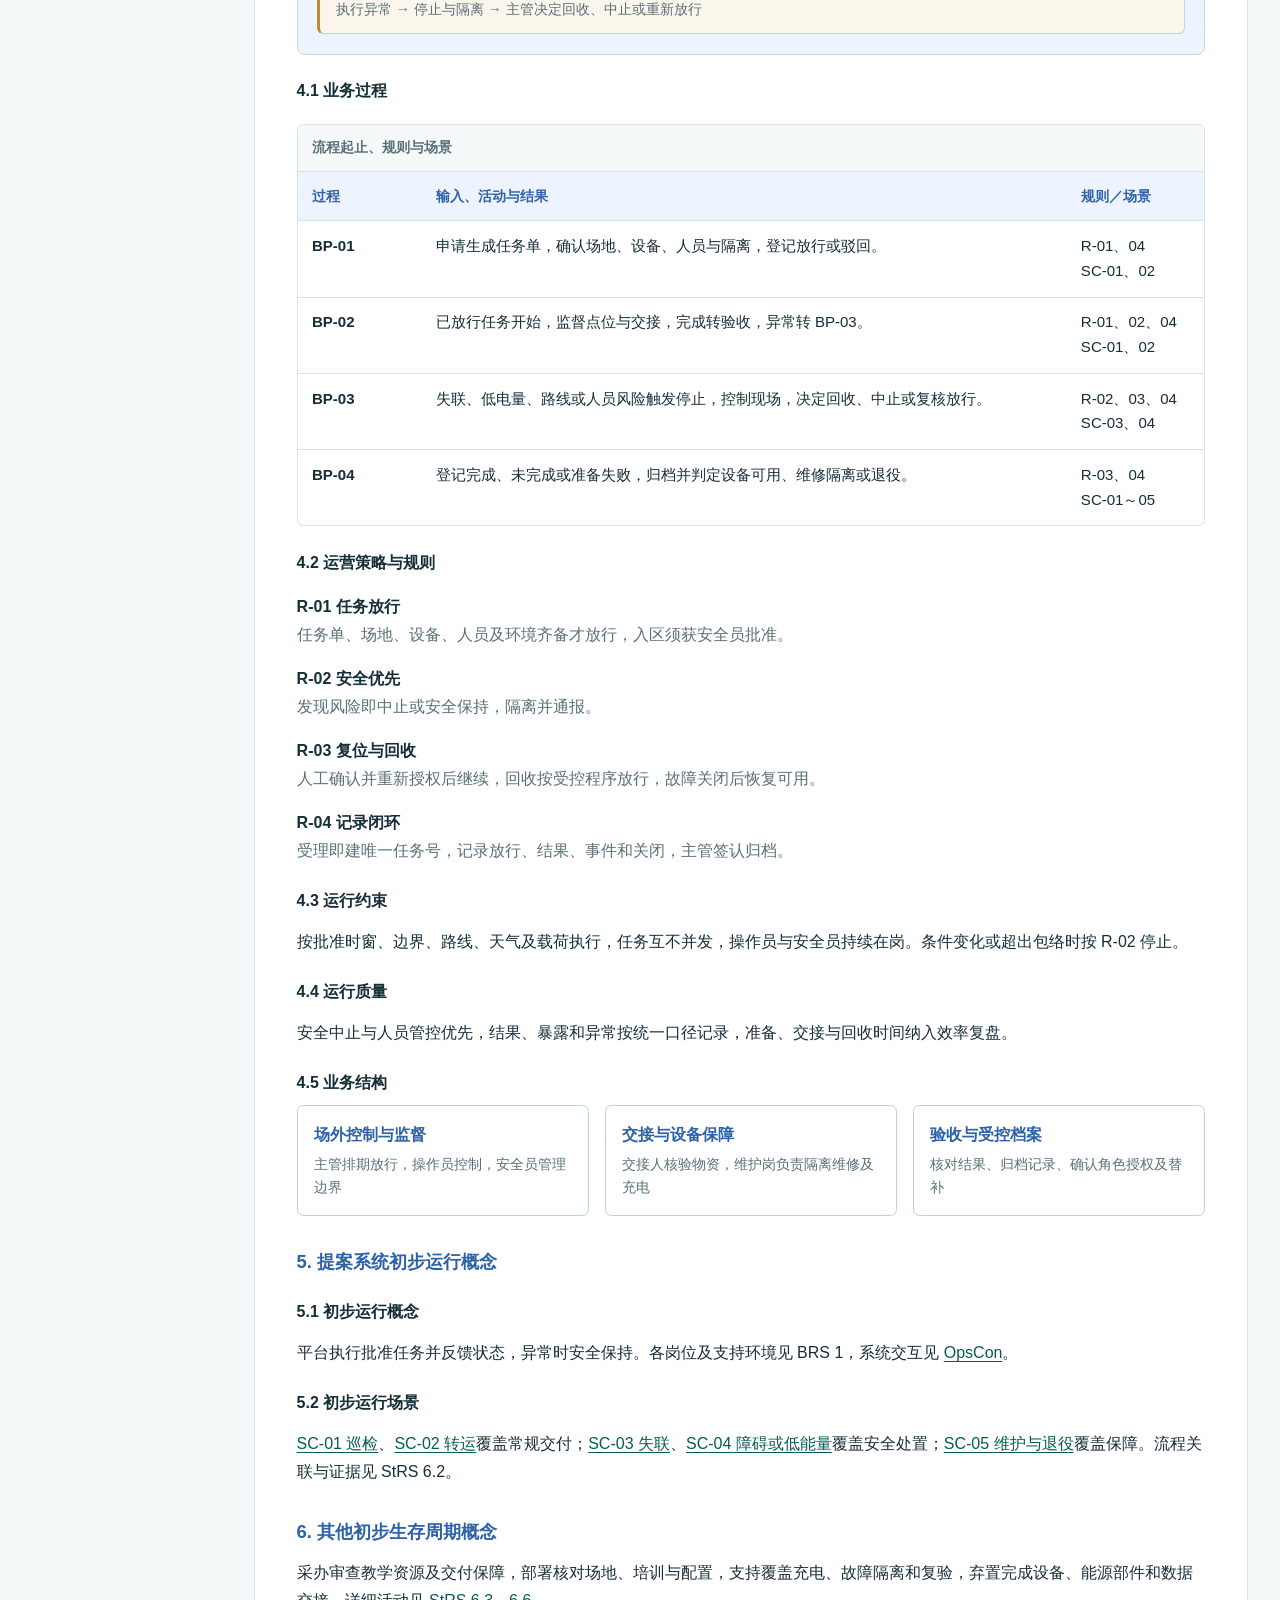
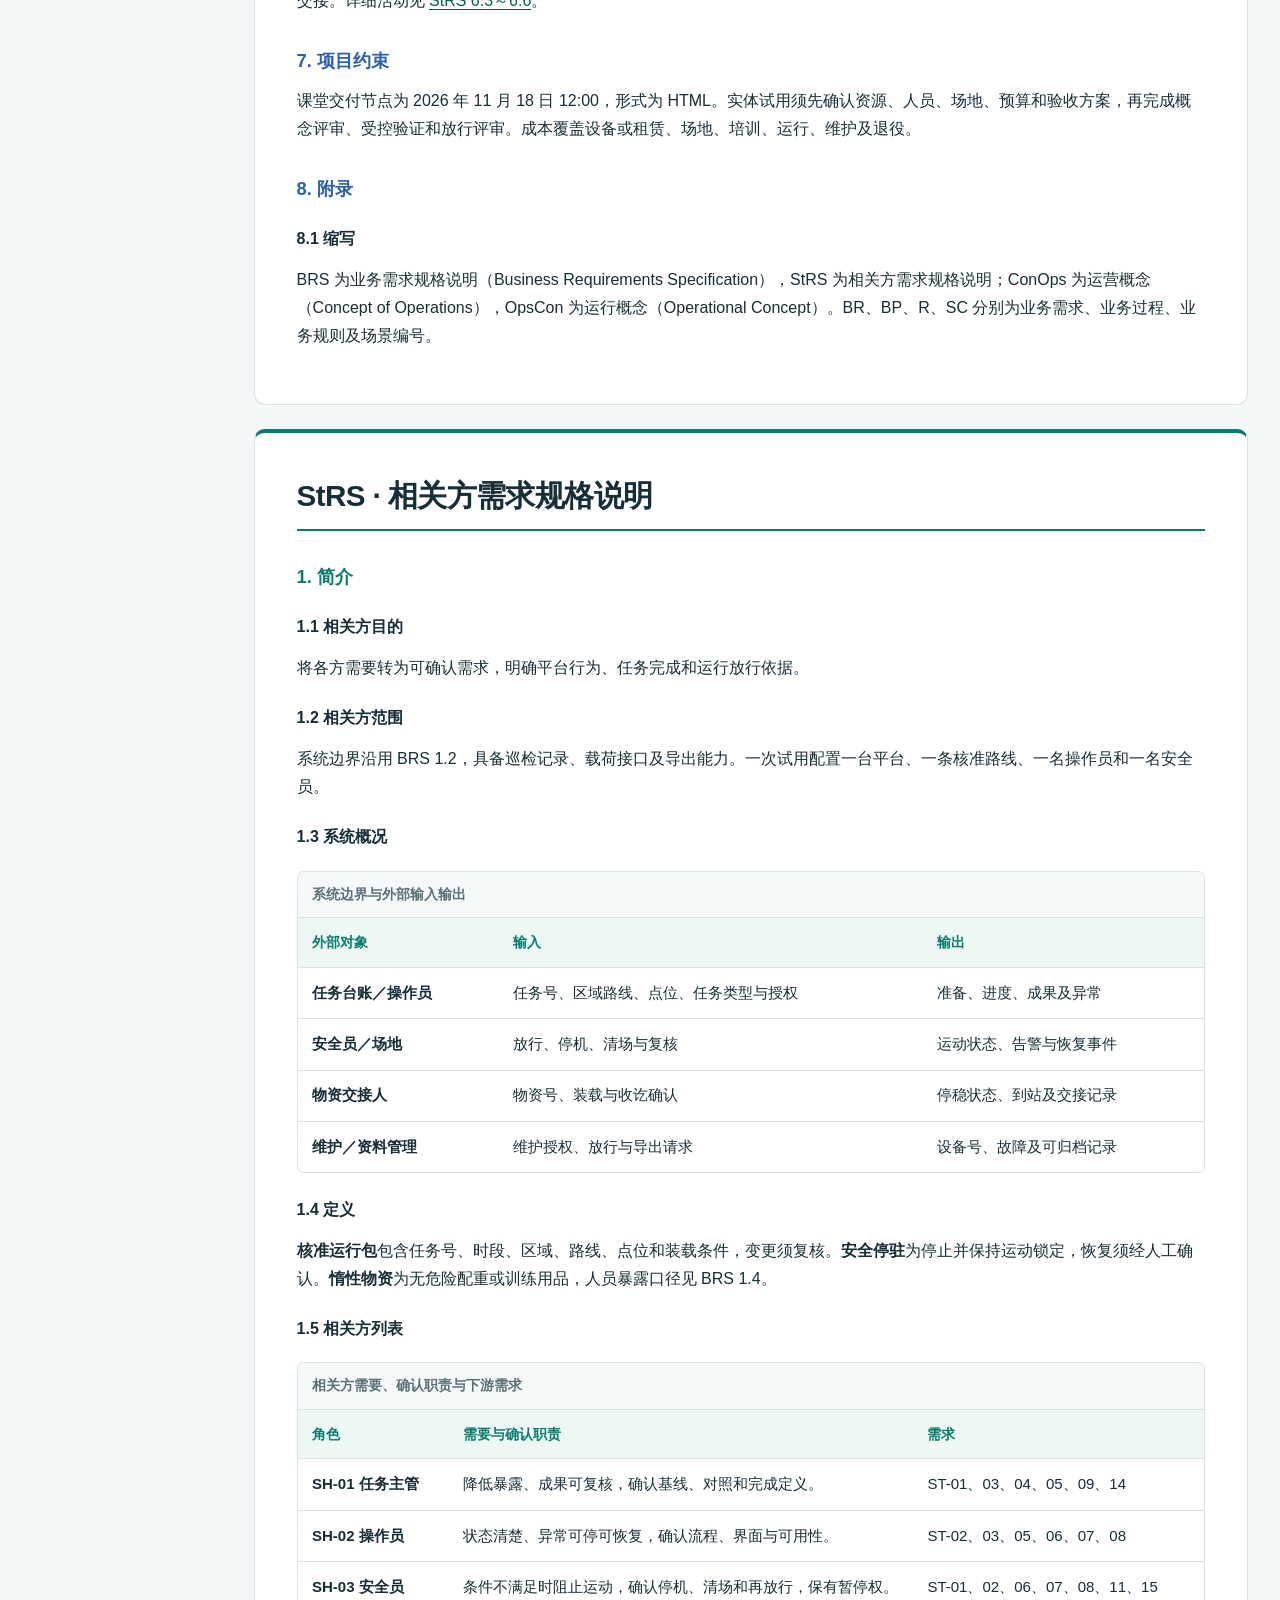
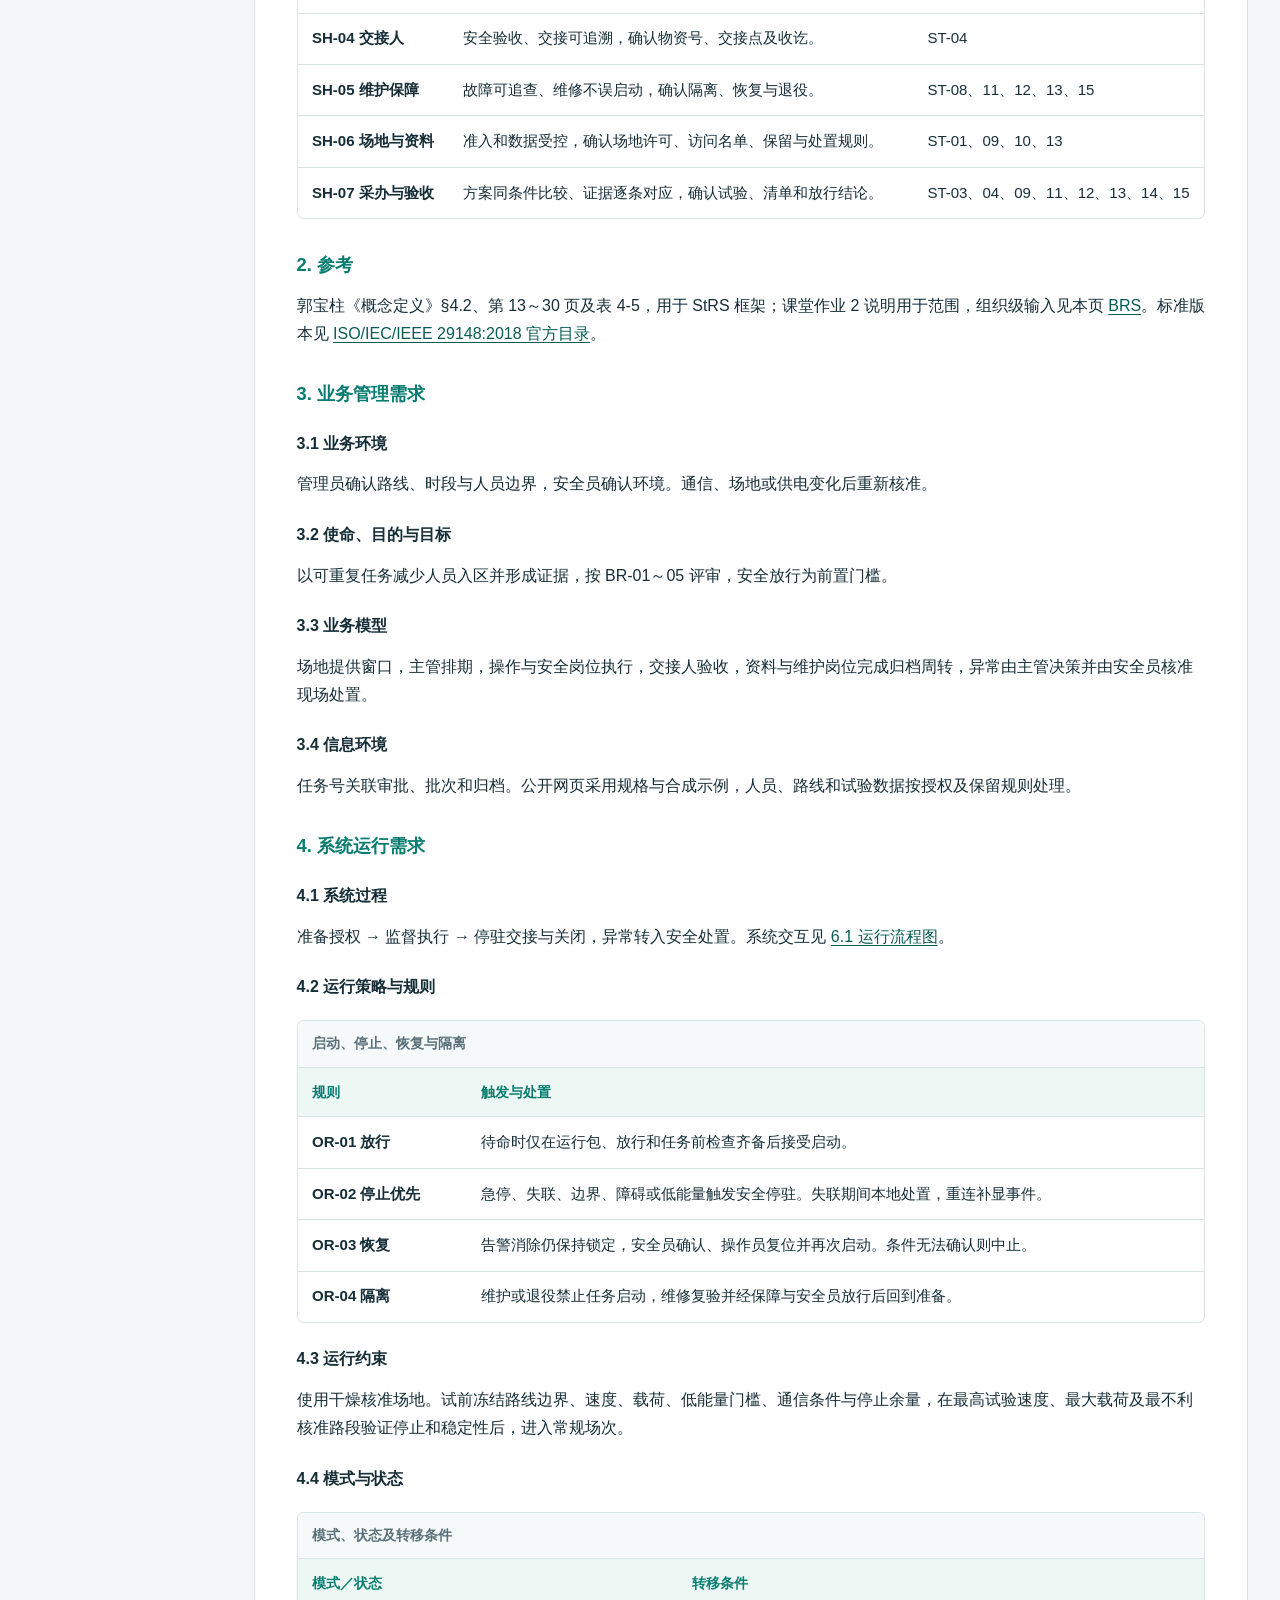
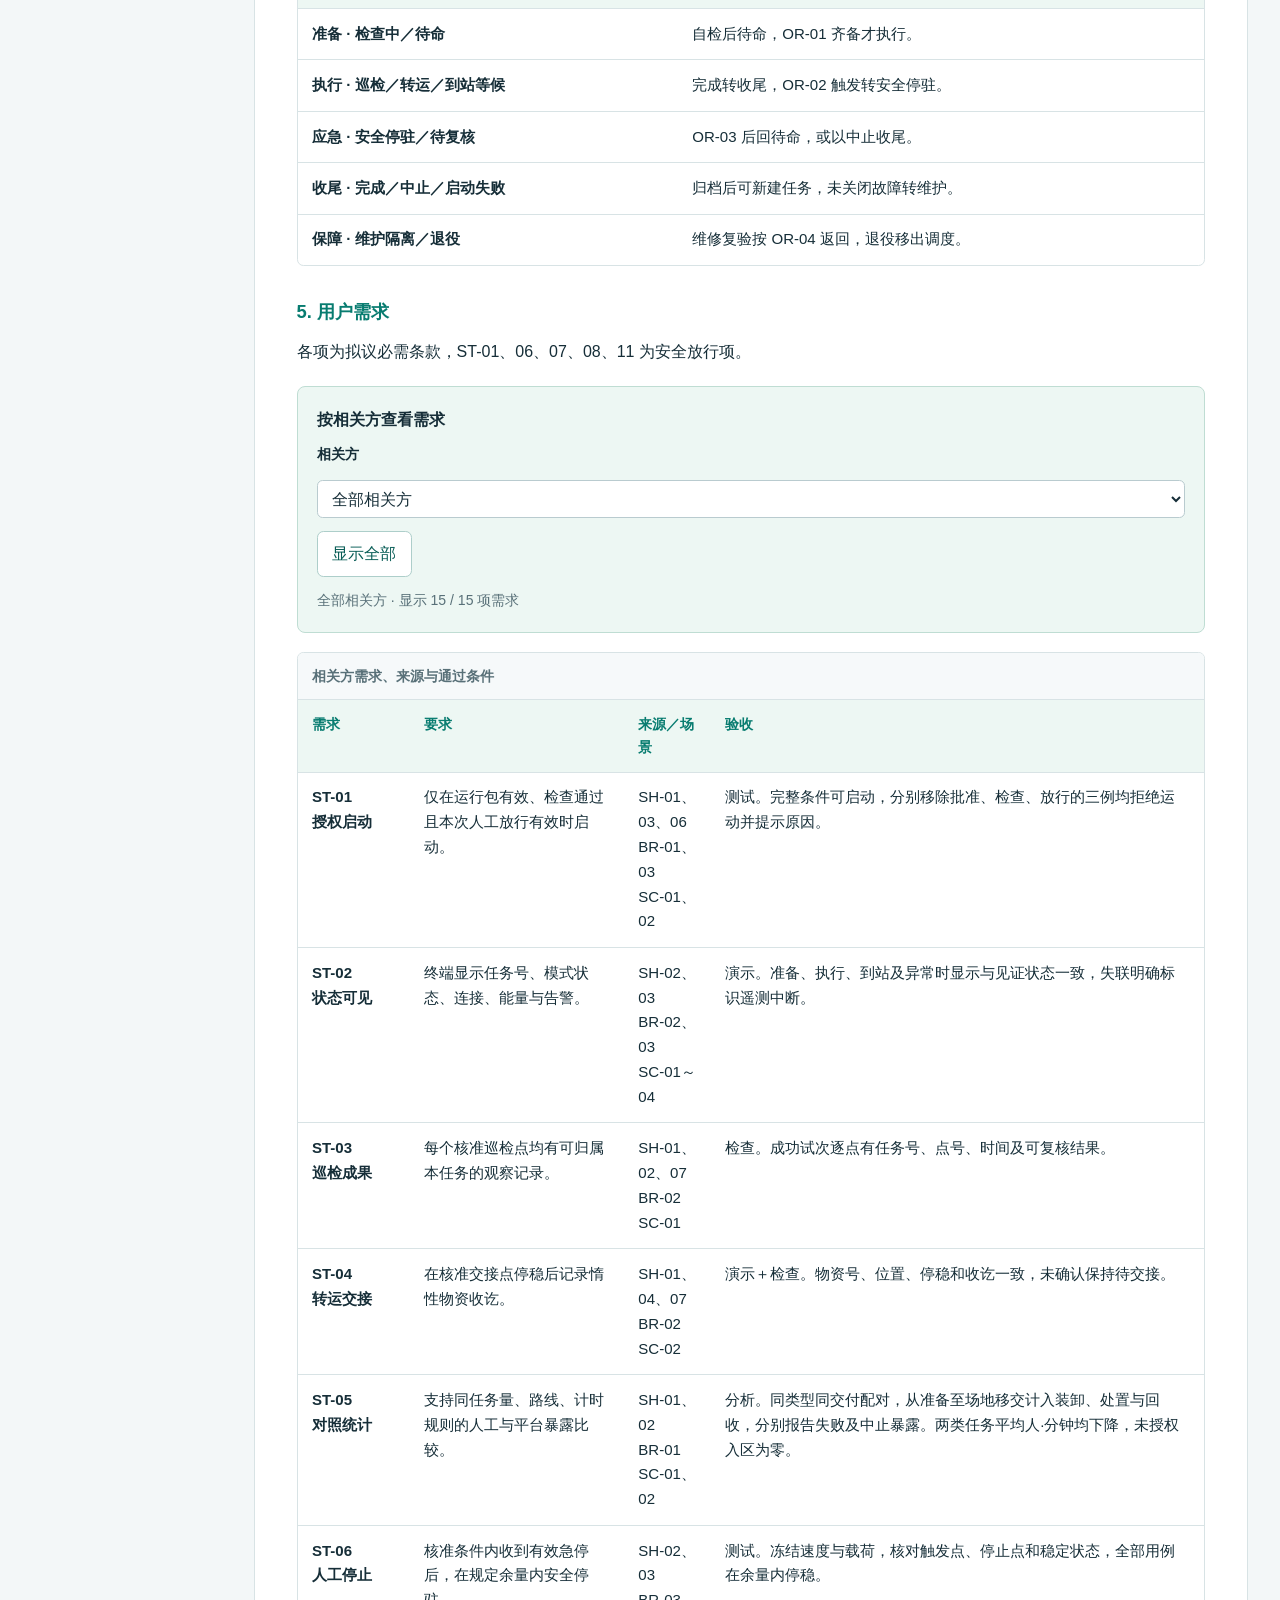
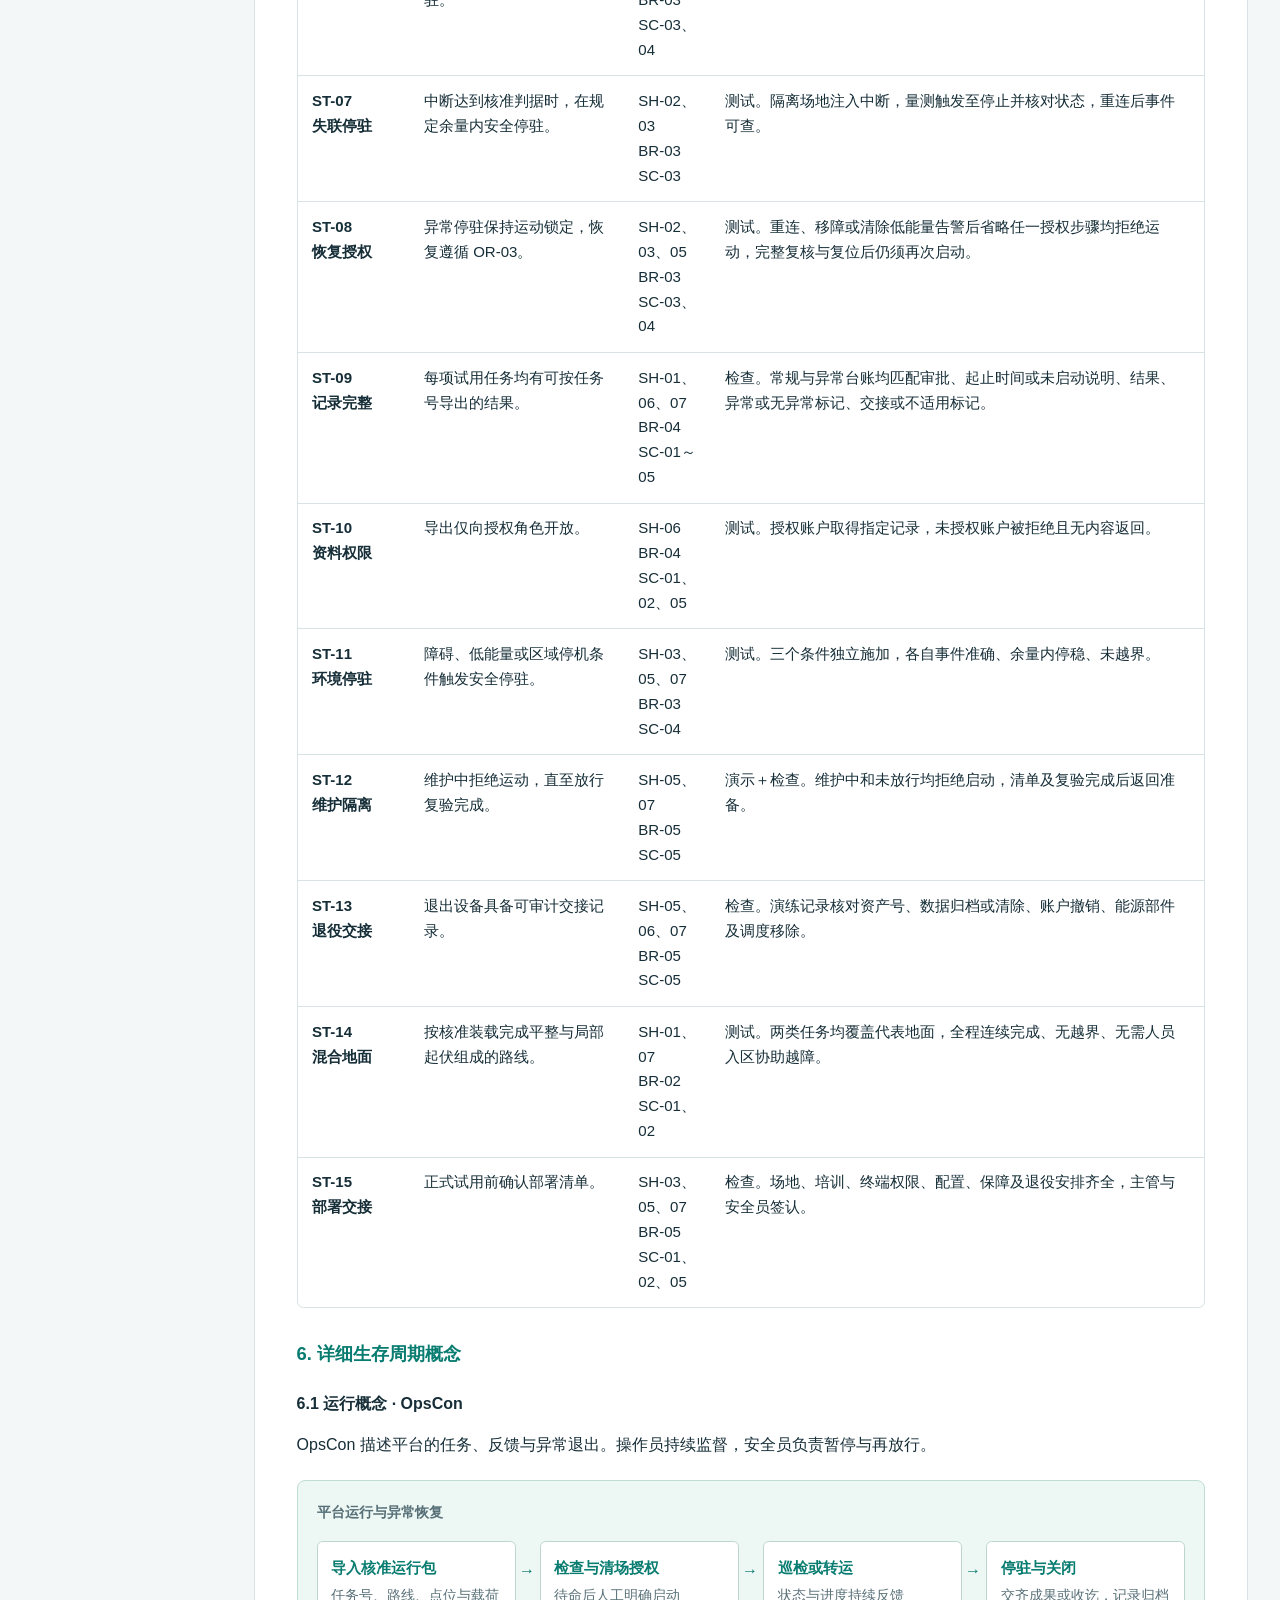
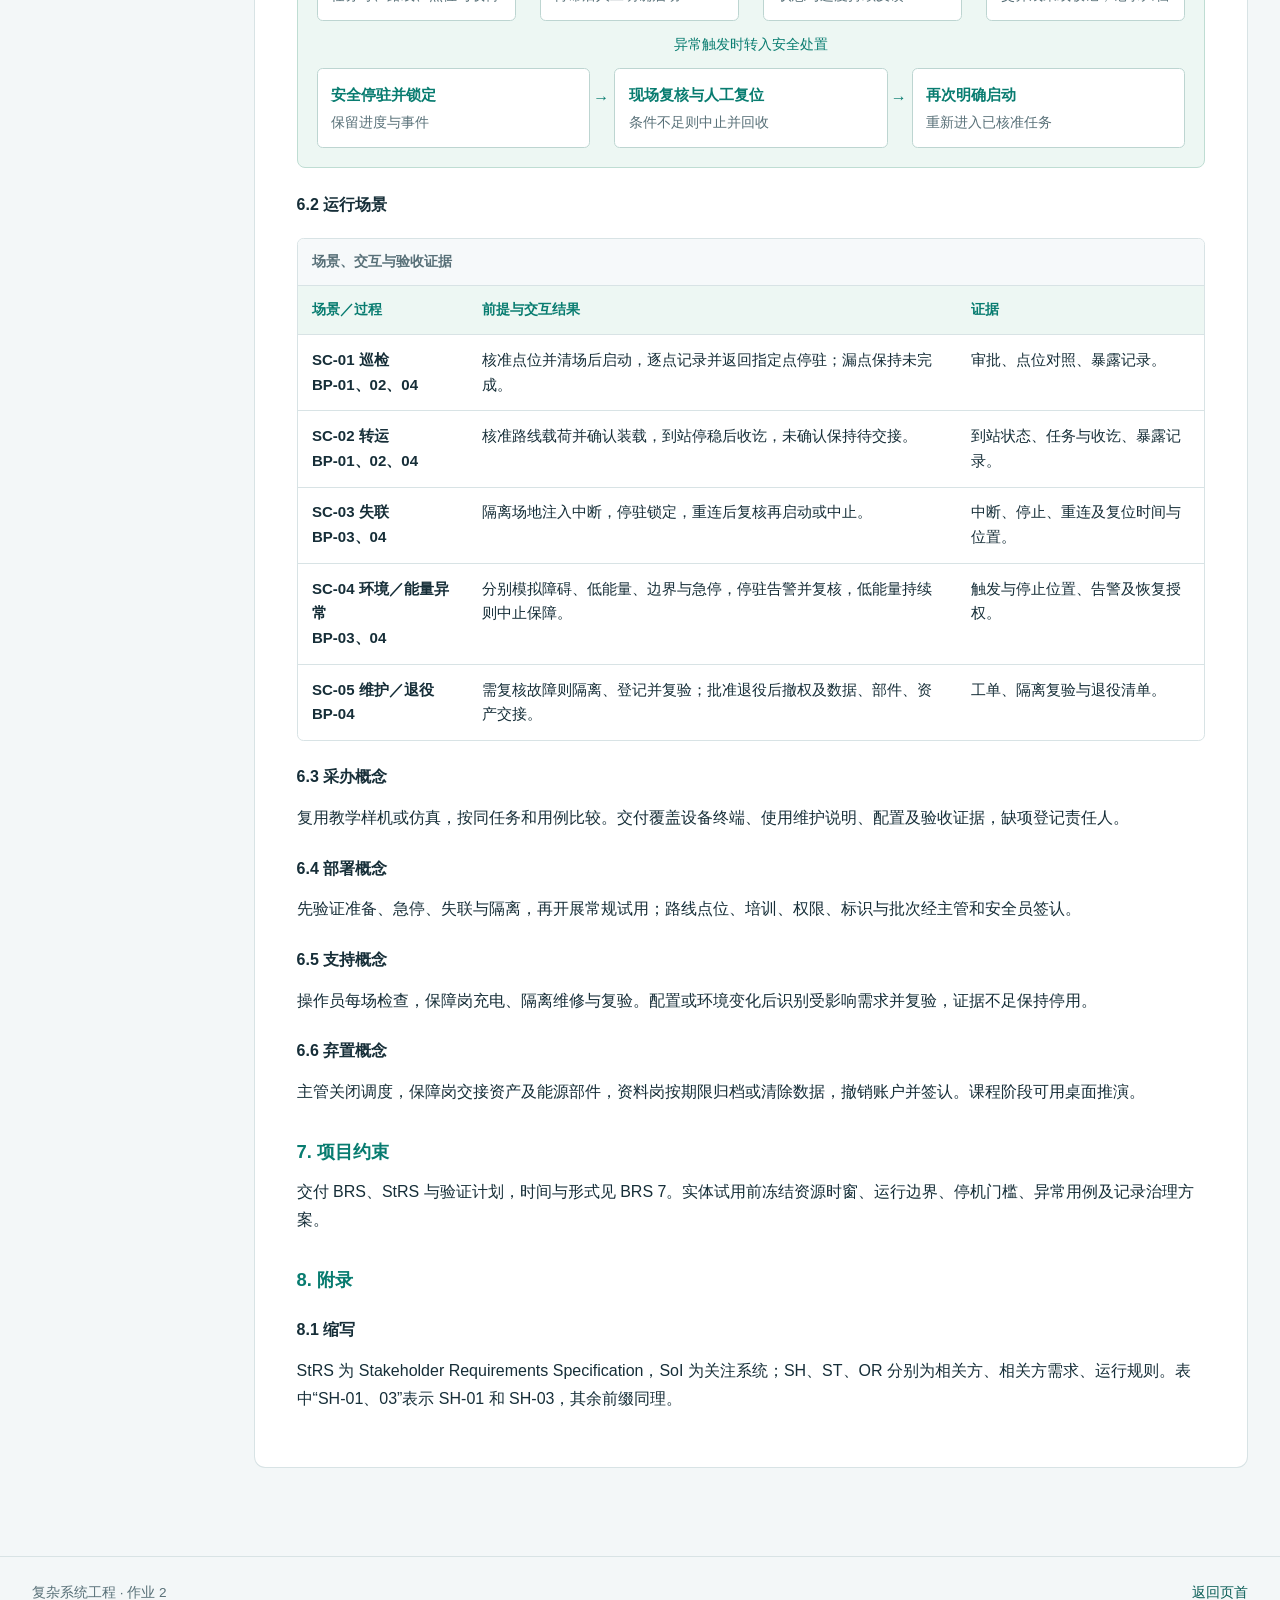
==== commit 9ffd860d: "Add platform and operating-scene concept images" ====
--- a/assignment-2/index.html
+++ b/assignment-2/index.html
@@ -21,12 +21,18 @@
 </nav>
 </div>
 </header>
-<div class="container hero">
+<div class="container hero hero-layout">
+<div class="hero-copy">
 <p class="eyebrow">小组作业 2 · 概念定义</p>
 <h1>轮腿式无人作战平台</h1>
 <p class="lead">业务需求与相关方需求</p>
 <p>封闭训练场内的非武装巡检与惰性物资转运。</p>
 <p class="note">课程概念稿 · 指标为拟议验证基线，尚未实测。</p>
+</div>
+<figure class="hero-visual">
+  <img src="../assets/supervised-operation.webp" width="1672" height="941" decoding="async" fetchpriority="high" alt="操作员在隔离通道外使用终端监督轮腿式平台">
+  <figcaption>人工监督与场地运行 · AI 概念图</figcaption>
+</figure>
 </div>
 <main id="main-content" class="container page-layout" tabindex="-1">
 <aside class="toc" aria-label="章节目录">
--- a/assets/course.css
+++ b/assets/course.css
@@ -48,6 +48,23 @@
 .site-nav a { padding: .4rem .8rem; color: var(--muted); border-radius: .35rem; font-size: .9rem; text-decoration: none; white-space: nowrap; }
 .site-nav a:hover, .site-nav a[aria-current="page"] { color: var(--accent-dark); background: var(--soft); }
 .hero { padding-block: 3.6rem 3.2rem; }
+.hero-layout { display: grid; grid-template-columns: minmax(0, 1.15fr) minmax(0, 1fr); align-items: center; gap: clamp(1.5rem, 4vw, 3rem); }
+.hero-layout > * { min-width: 0; }
+.hero-visual { display: flex; flex-direction: column; min-width: 0; max-height: 360px; margin: 0; }
+.hero-visual img {
+  display: block;
+  flex: 1 1 auto;
+  width: 100%;
+  height: auto;
+  min-height: 0;
+  aspect-ratio: 16 / 10;
+  object-fit: cover;
+  border: 1px solid var(--section-line, var(--line));
+  border-radius: 10px;
+  background: var(--section-wash, white);
+}
+.scene-photo { display: block; width: 100%; height: auto; aspect-ratio: 16 / 9; object-fit: cover; border: 1px solid var(--section-line, var(--line)); border-radius: 10px; background: var(--section-wash, white); }
+.hero-visual figcaption, .scene-photo + figcaption { flex: 0 0 auto; margin: .45rem 0 0; color: var(--muted); font-size: 14px; font-weight: 400; line-height: 1.5; }
 .eyebrow { margin: 0 0 .7rem; font-size: .9rem; font-weight: 700; color: var(--accent-dark); letter-spacing: .05em; }
 h1 { margin: 0; font-size: clamp(2rem, 4vw, 3.4rem); line-height: 1.25; letter-spacing: -.035em; font-weight: 760; text-wrap: balance; }
 .lead { margin: 1rem 0 0; font-size: clamp(1.1rem, 2vw, 1.4rem); color: var(--muted); max-width: 55rem; }
@@ -173,6 +190,8 @@
   .site-nav { margin-top: .3rem; }
   .site-nav a { padding: .3rem .65rem; font-size: .85rem; }
   .hero { padding-block: 2rem; }
+  .hero-layout { grid-template-columns: 1fr; gap: 1.25rem; }
+  .hero-visual { width: 100%; max-width: 384px; max-height: 240px; }
   .lead { font-size: 1.1rem; }
   .page-layout { display: block; padding-bottom: 2rem; }
   .toc { position: static; max-height: none; margin-bottom: 1.2rem; padding: 0; display: flex; flex-wrap: wrap; gap: .25rem .6rem; }
@@ -194,6 +213,8 @@
   #condition-panels [hidden] { display: block !important; }
   .container { width: 100%; }
   .hero { padding-block: 0 1.4rem; }
+  .hero-layout { grid-template-columns: minmax(0, 1.15fr) minmax(0, 1fr); gap: 1rem; }
+  .hero-visual { max-height: 180px; }
   h1 { font-size: 25pt; }
   .page-layout { display: block; }
   .card { padding: 0; margin-bottom: 2rem; border: 0; }
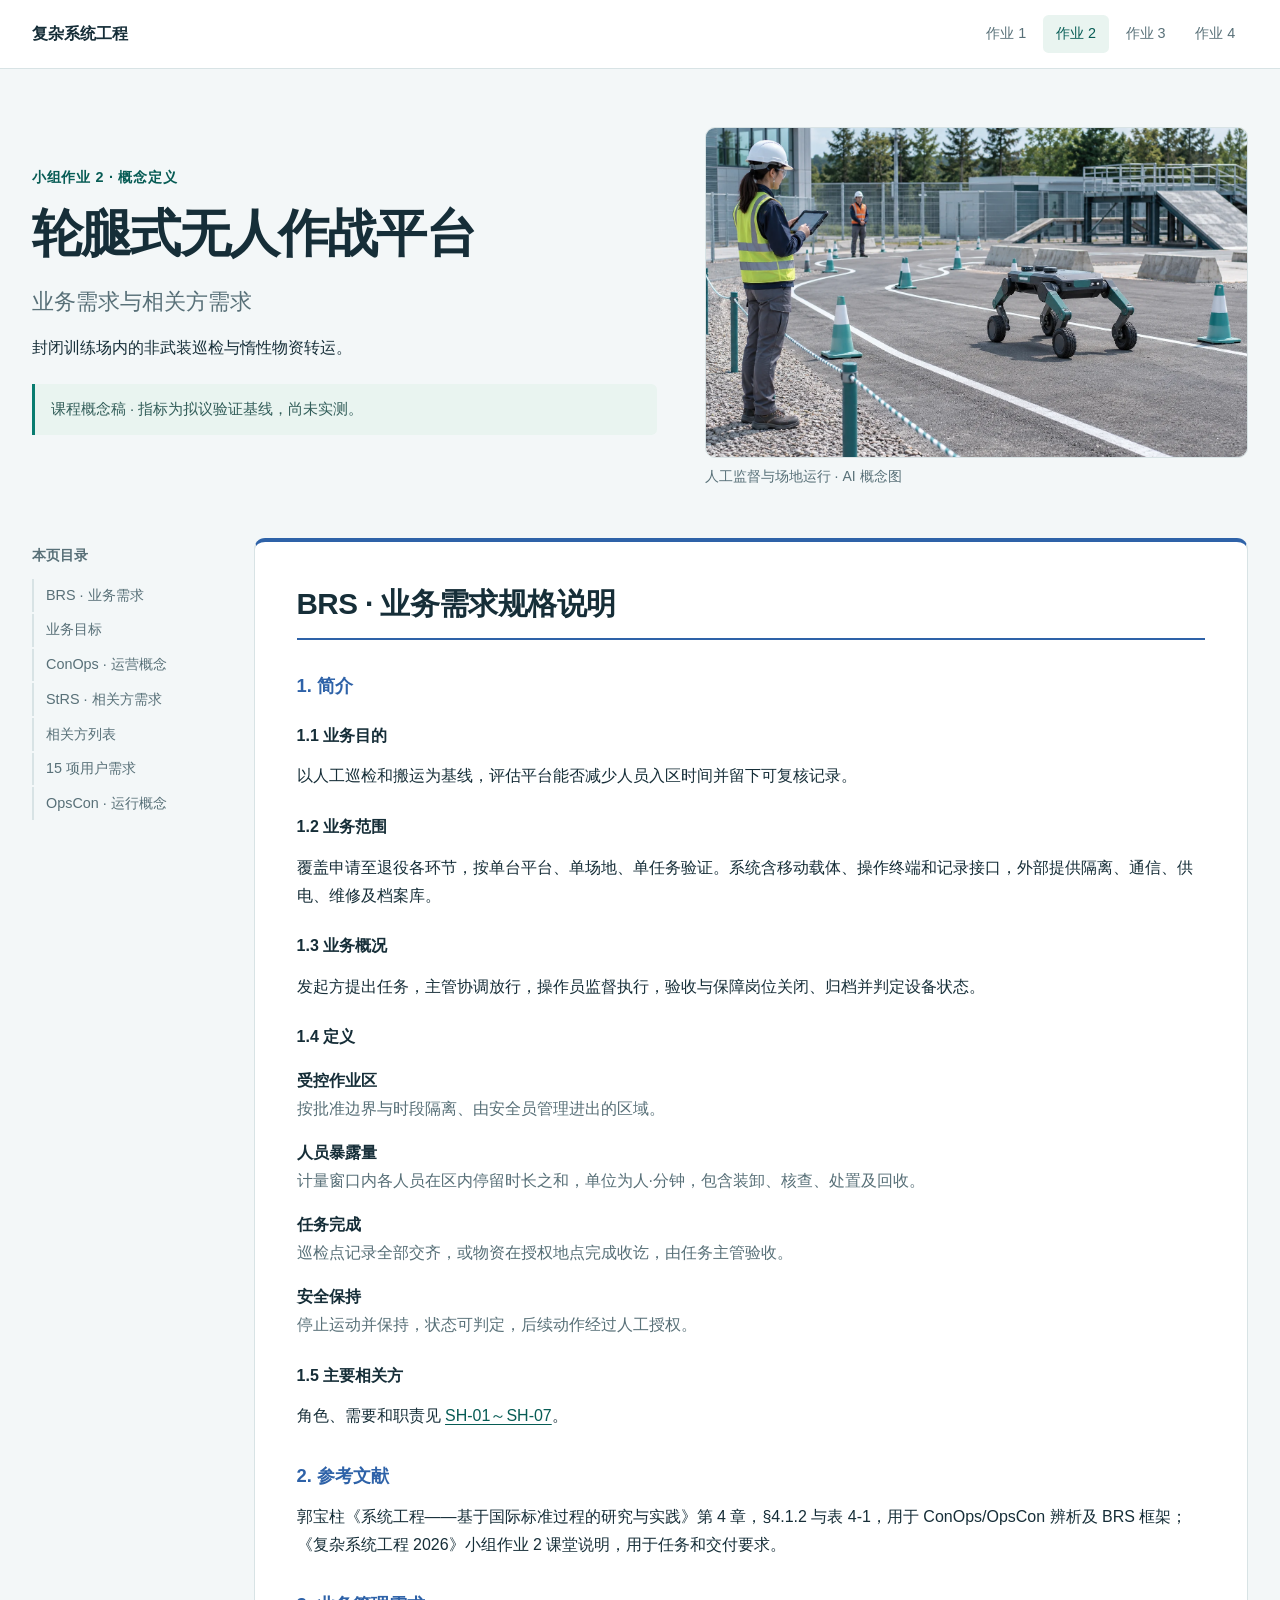
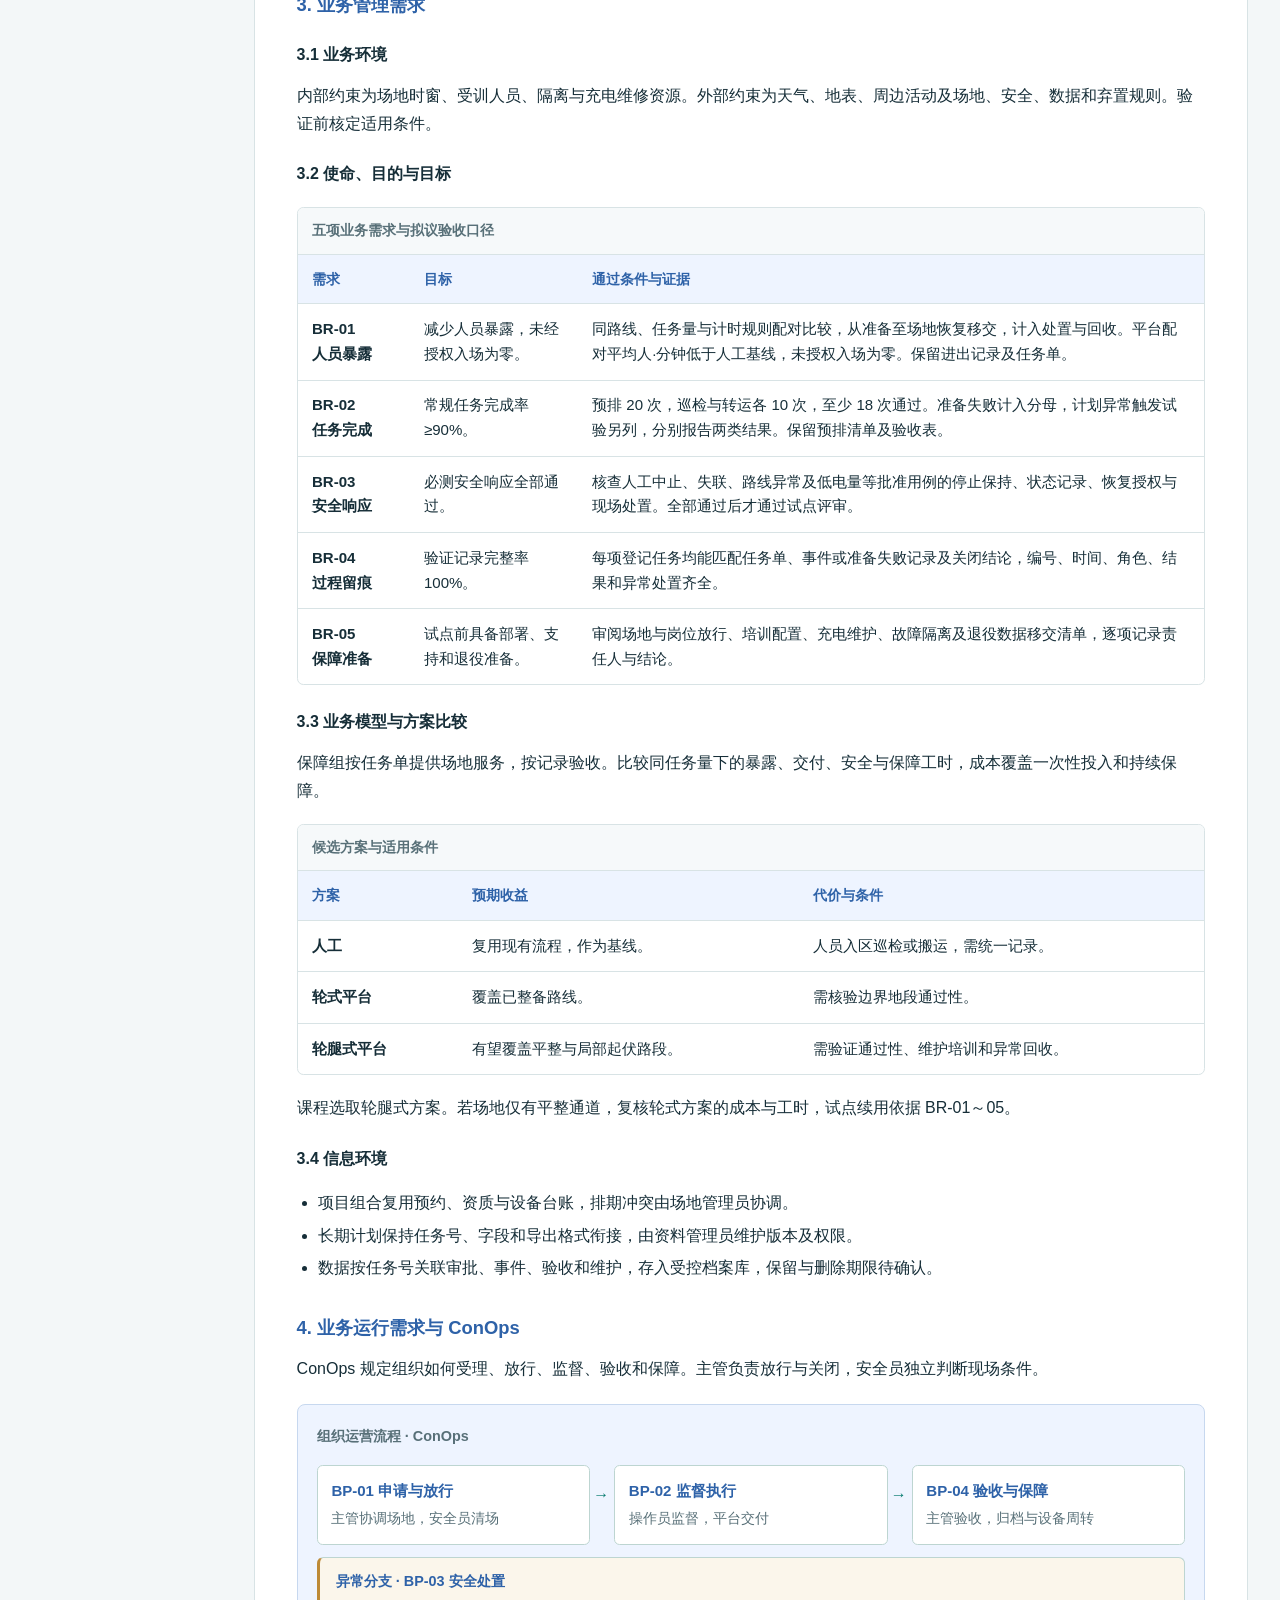
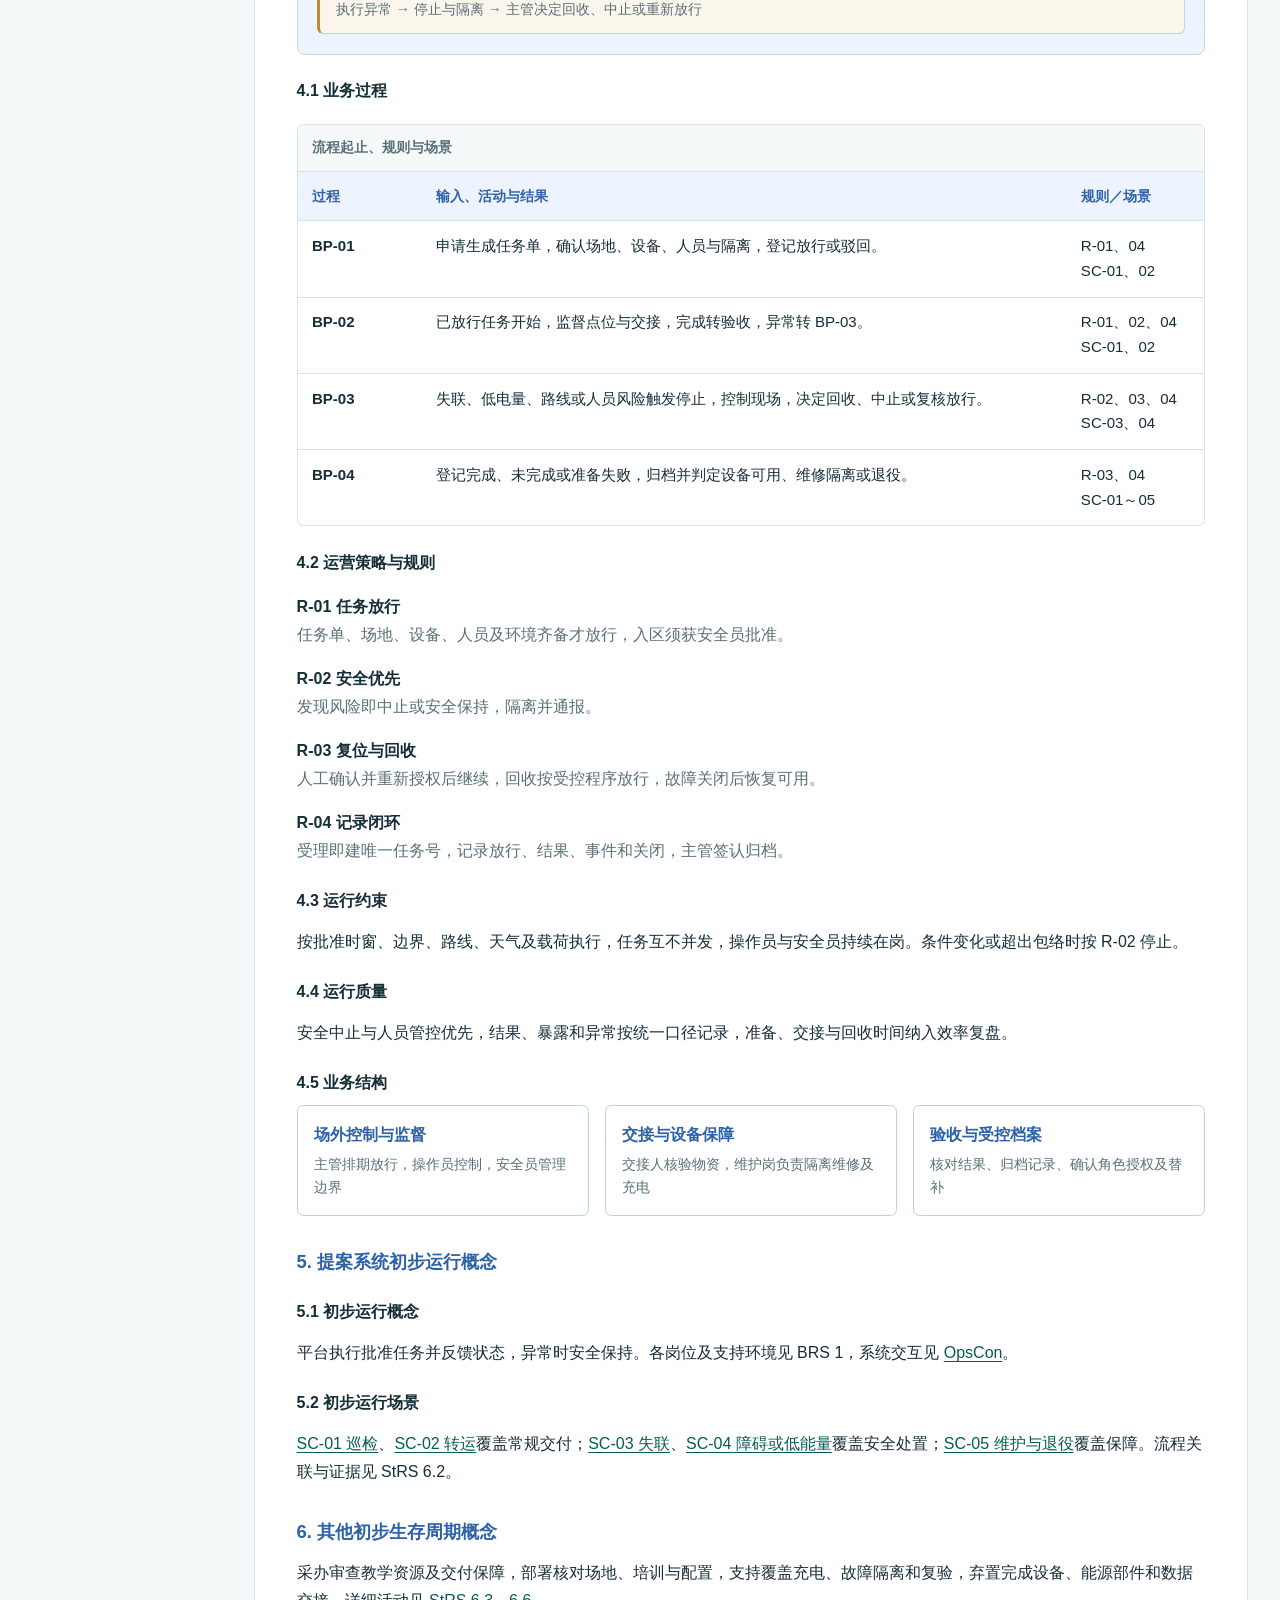
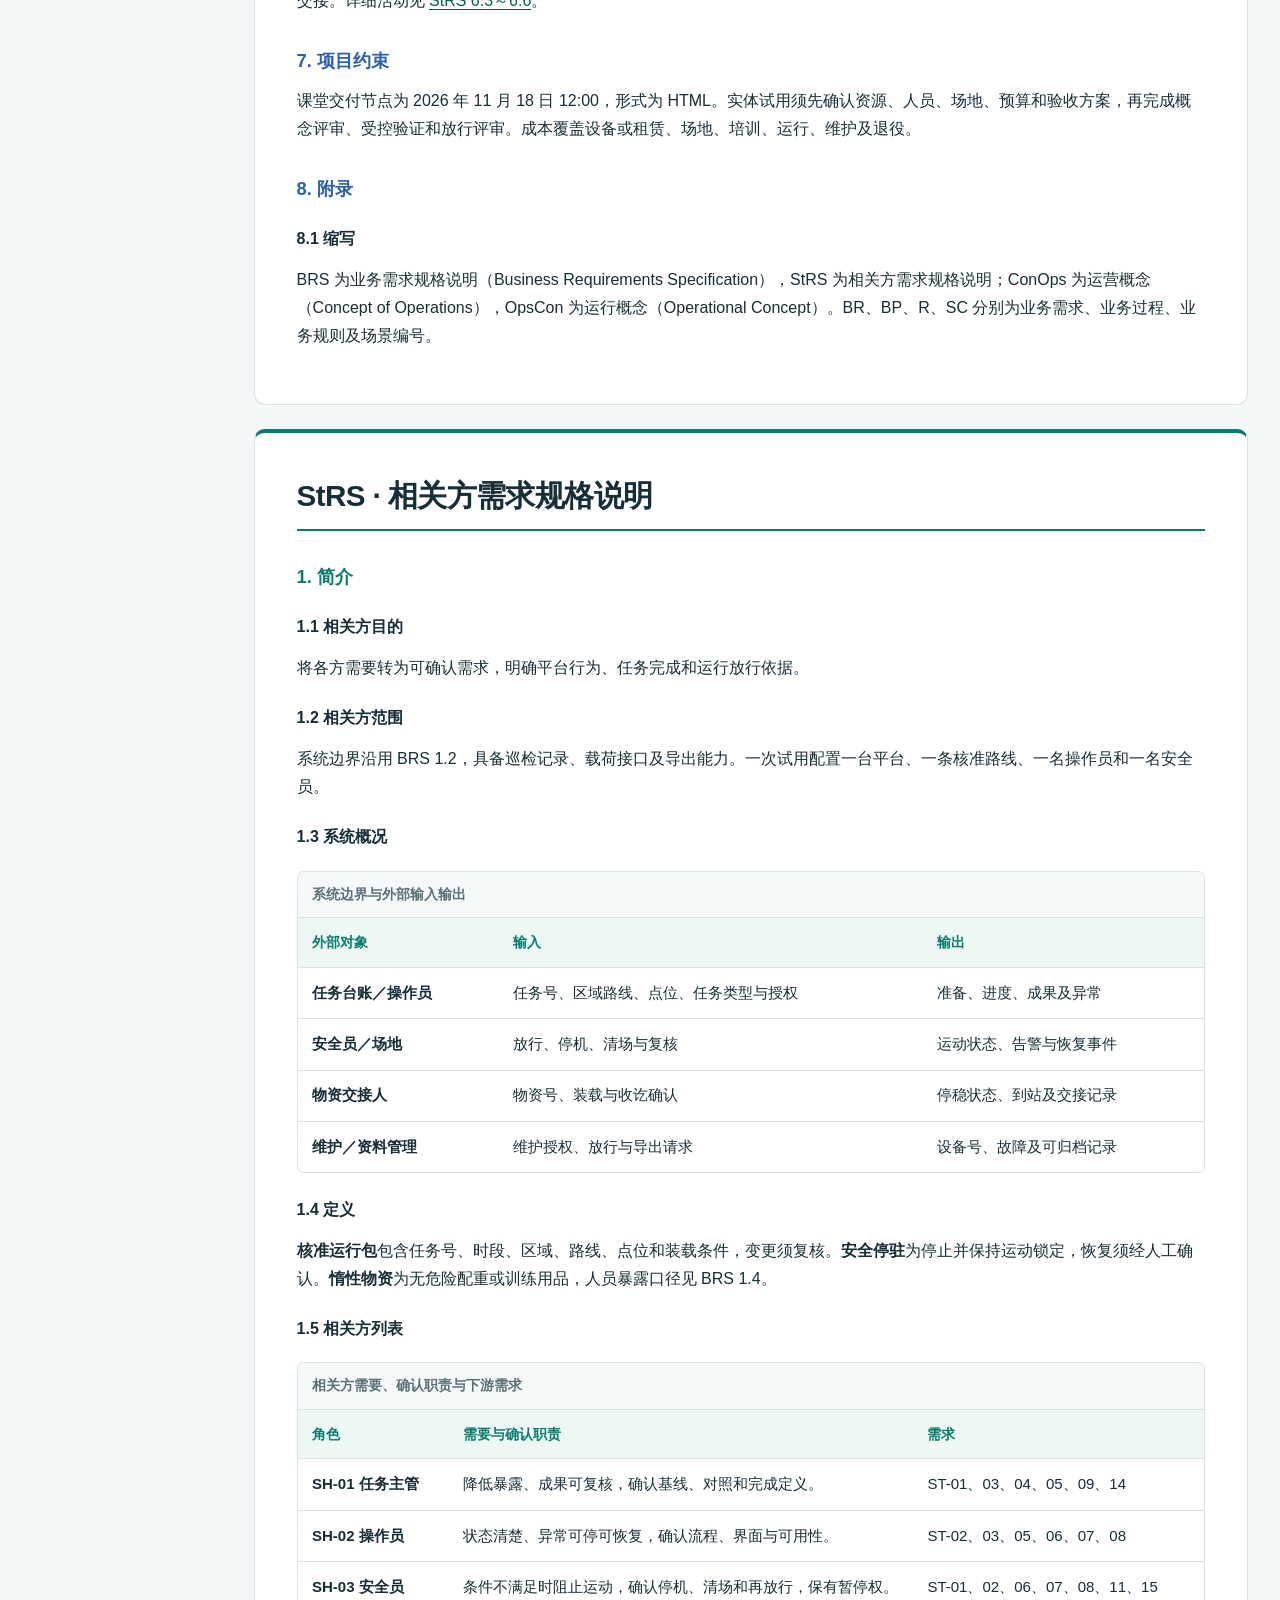
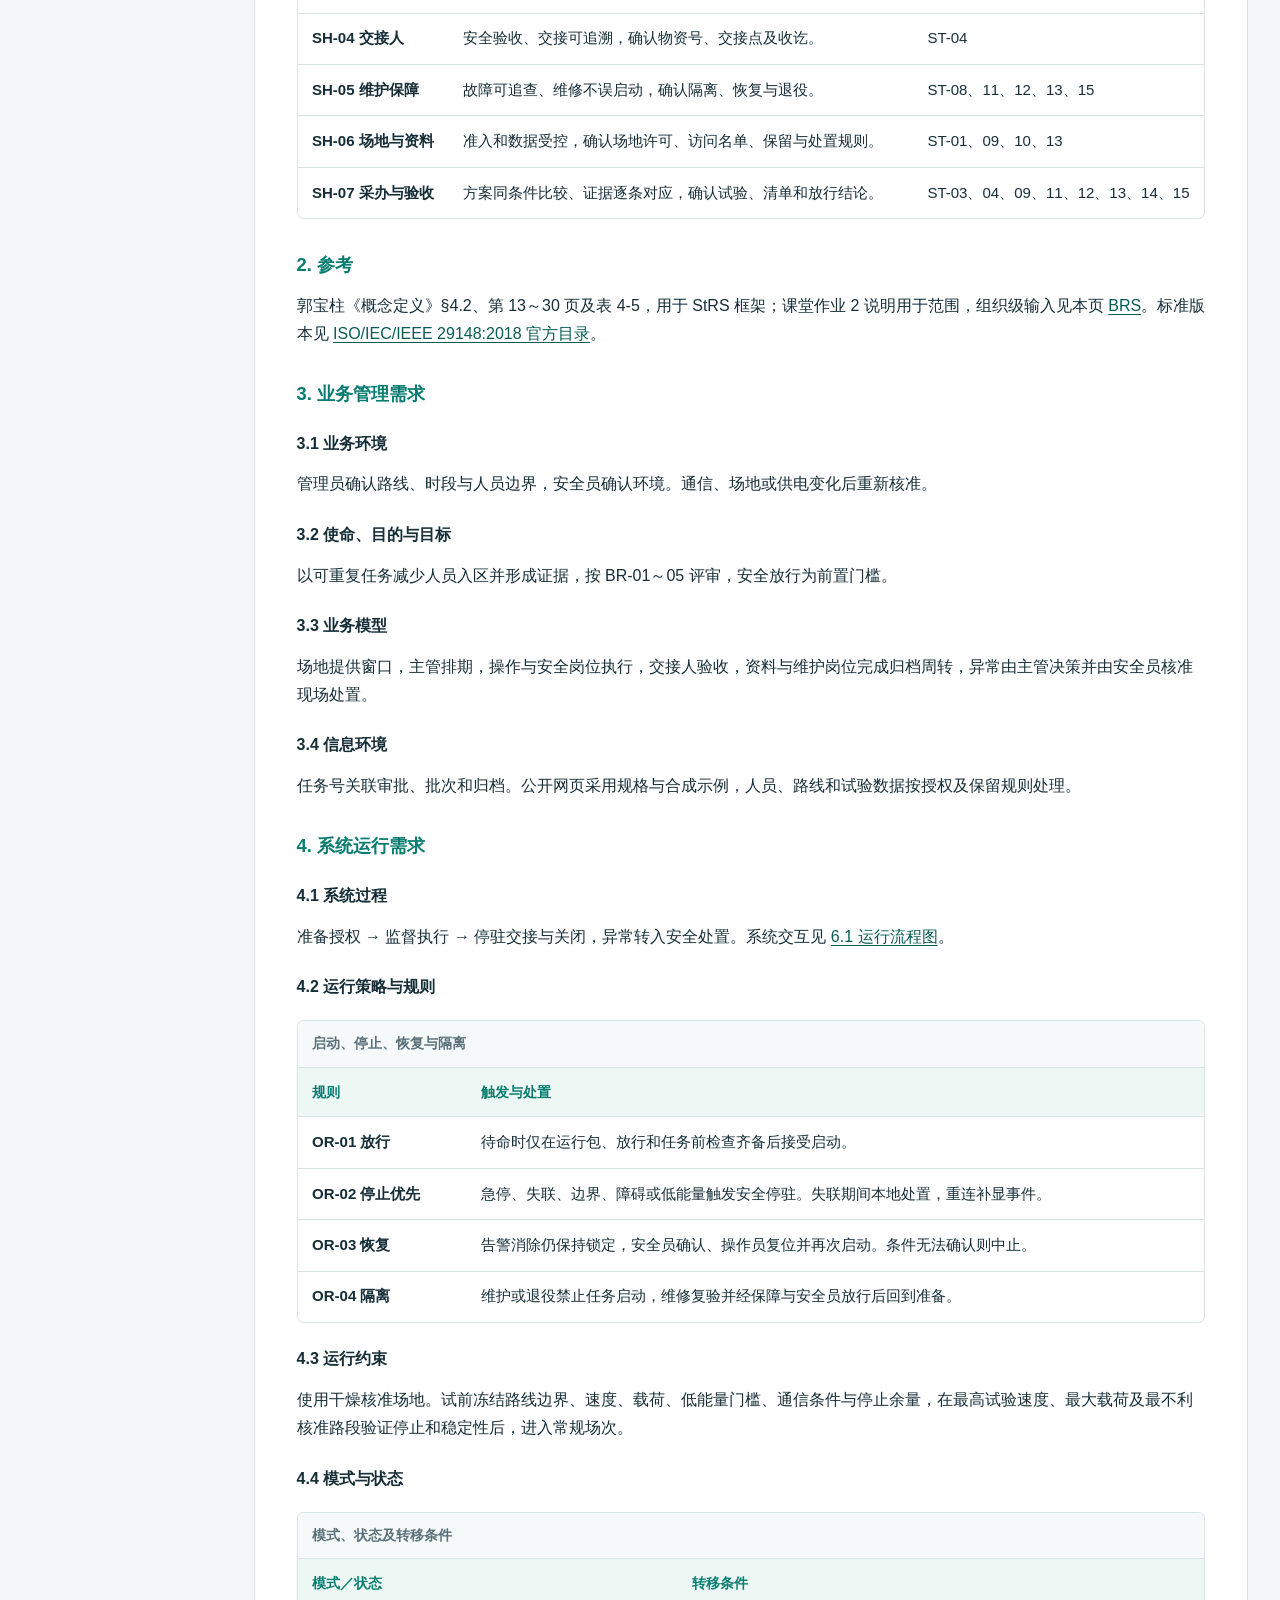
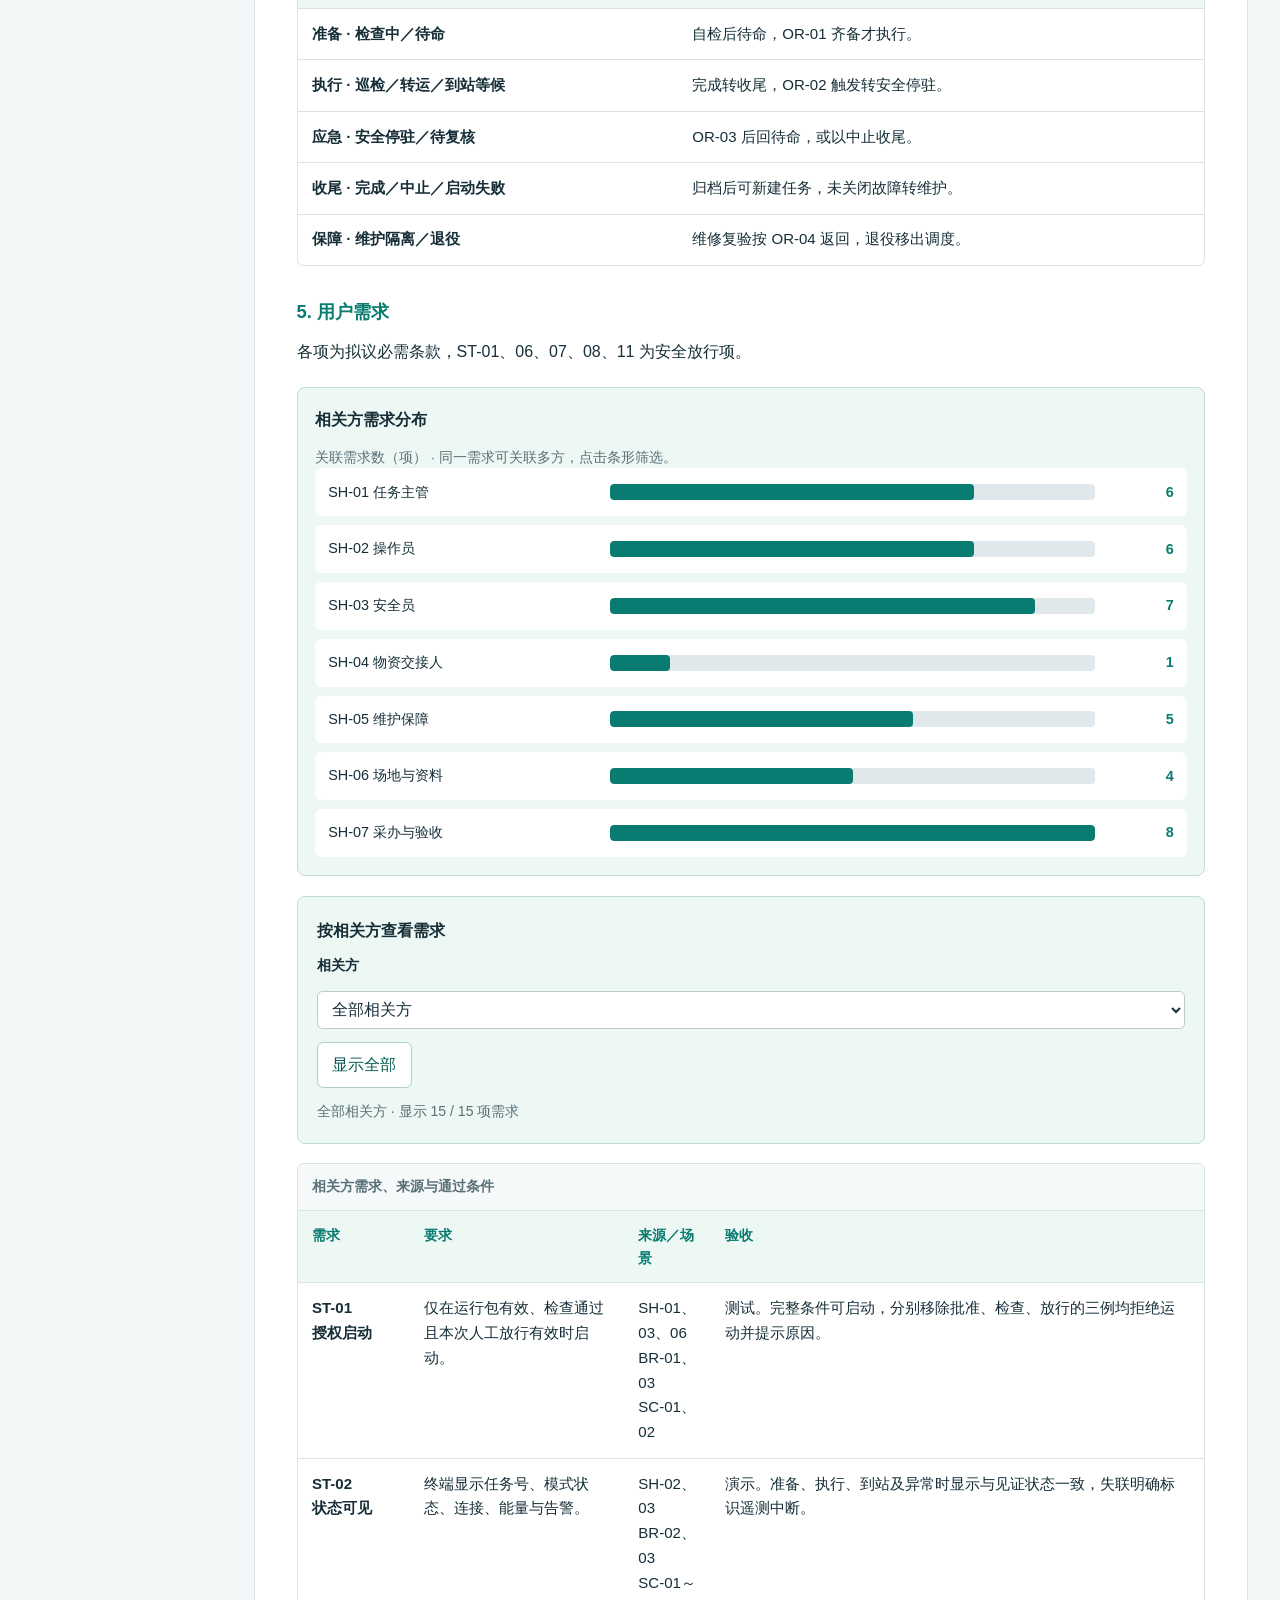
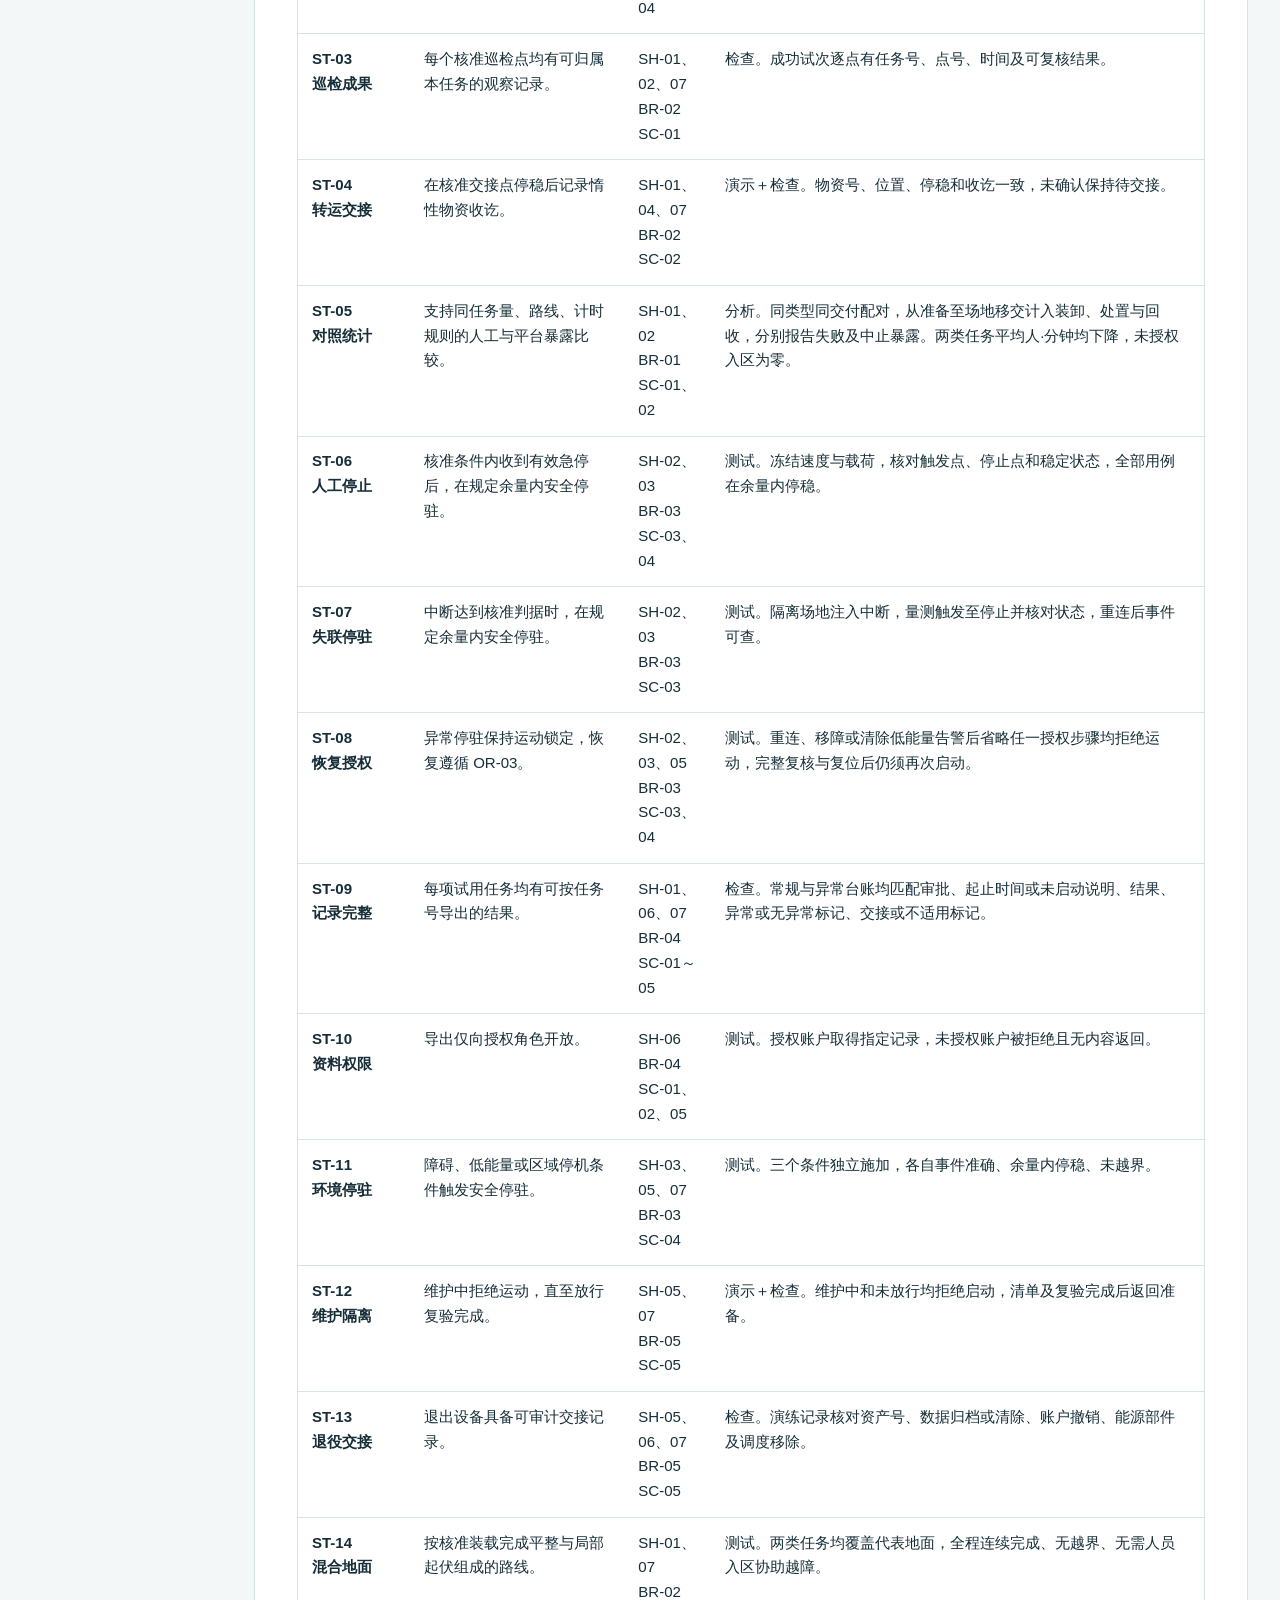
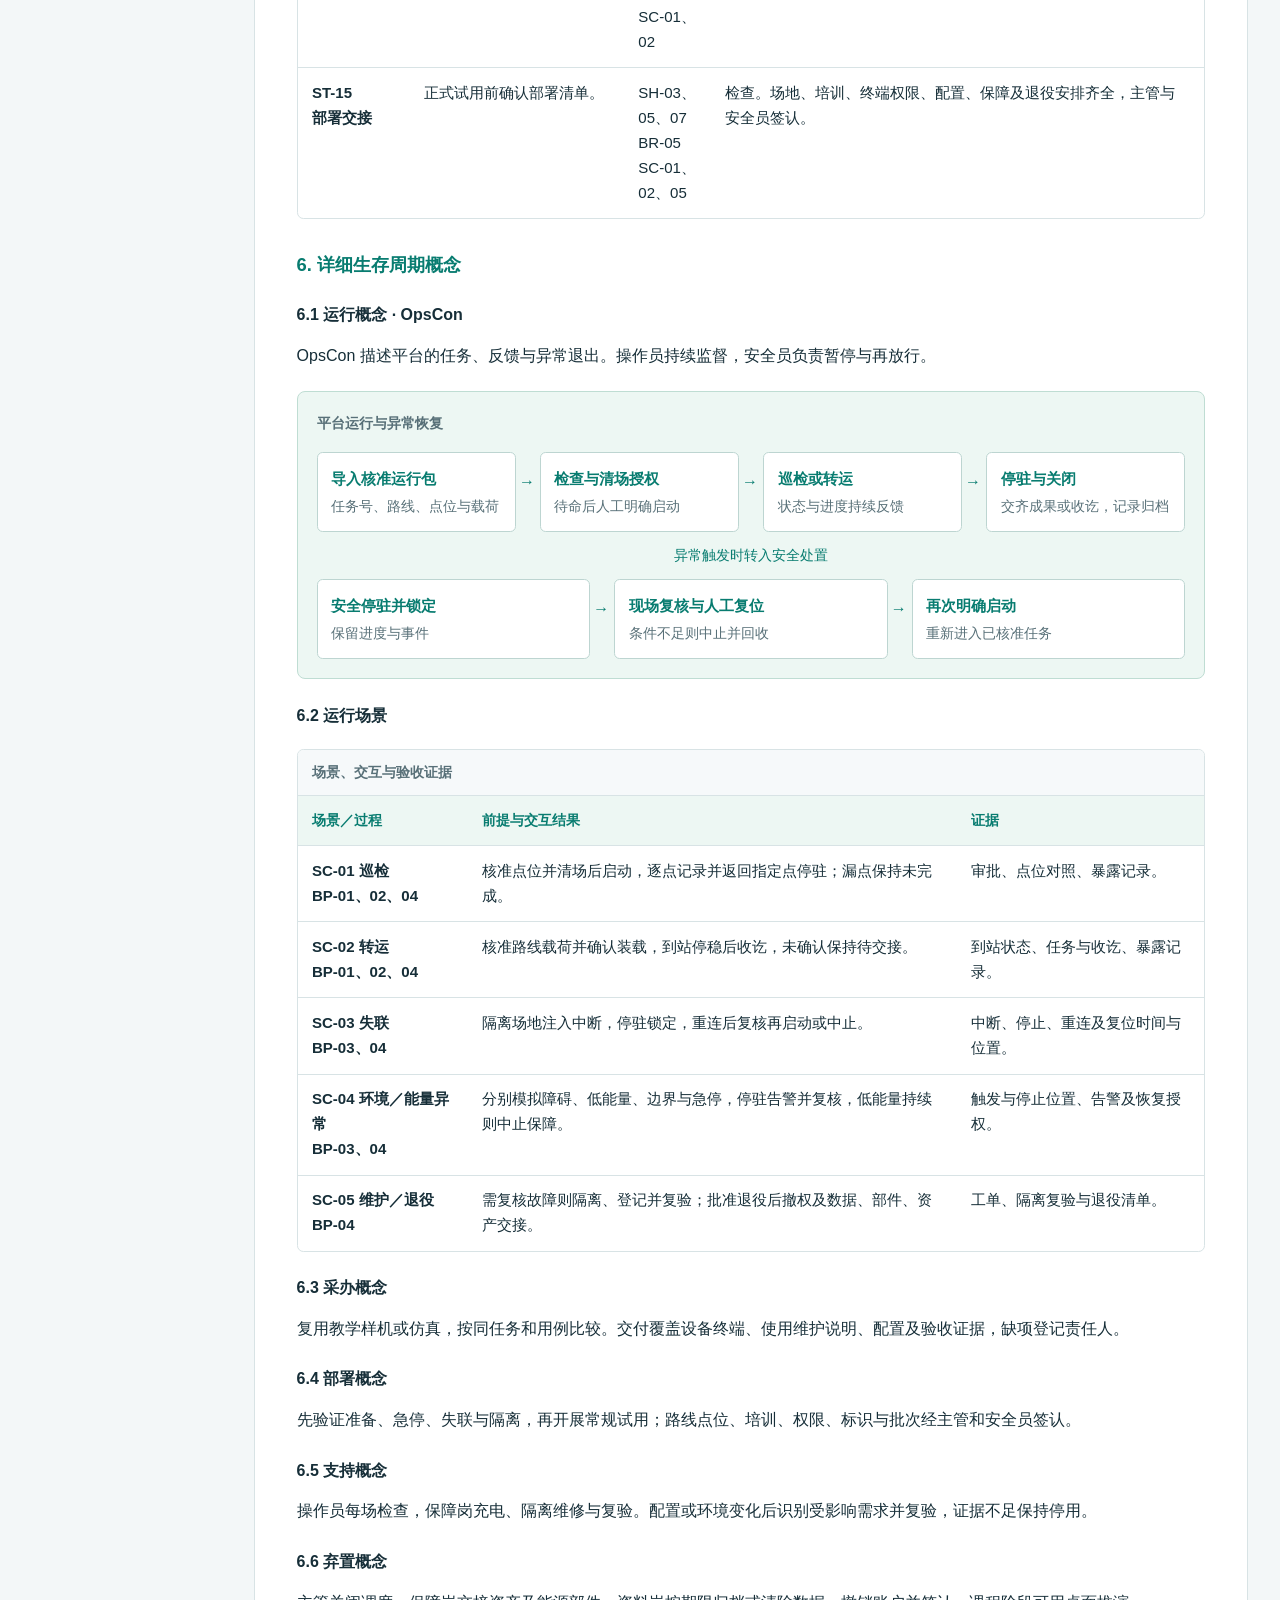
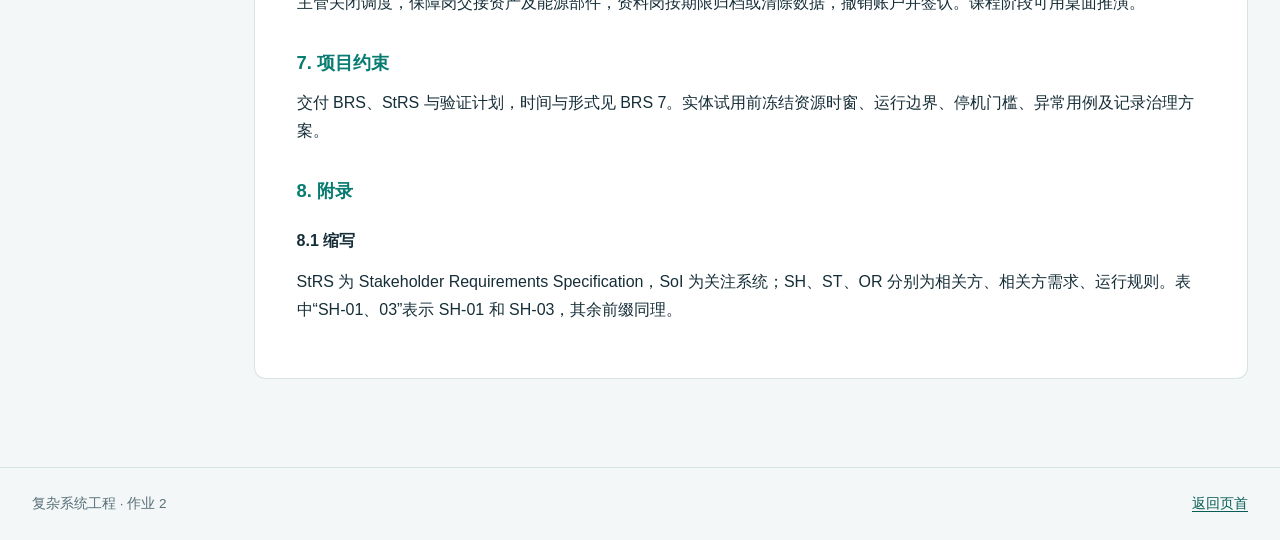
==== commit 3941b945: "Add interactive requirement distribution and scenario charts" ====
--- a/assignment-2/index.html
+++ b/assignment-2/index.html
@@ -457,6 +457,11 @@
 <section id="s5" aria-labelledby="s5-title">
 <h3 id="s5-title">5. 用户需求</h3>
 <p>各项为拟议必需条款，ST-01、06、07、08、11 为安全放行项。</p>
+<div class="chart-panel" aria-labelledby="stakeholder-chart-title">
+<h4 id="stakeholder-chart-title">相关方需求分布</h4>
+<p class="chart-note">关联需求数（项） · 同一需求可关联多方，点击条形筛选。</p>
+<div id="stakeholder-chart" class="bar-chart" role="group" aria-label="按相关方关联需求数筛选"></div>
+</div>
 <div class="interactive-panel" aria-labelledby="requirement-filter-title">
 <h4 id="requirement-filter-title">按相关方查看需求</h4>
 <div class="control-row">
@@ -695,18 +700,72 @@
   const filterStatus = document.getElementById('requirement-filter-status');
   const requirementsTable = document.getElementById('stakeholder-requirements');
   const requirementRows = Array.from(requirementsTable.tBodies[0].rows);
+  const stakeholderChart = document.getElementById('stakeholder-chart');
+  const requirements = requirementRows.map((row) => {
+    const sourceText = row.cells[2].textContent.split('BR-')[0];
+    return { row, stakeholders: sourceText.match(/\d{2}/g) || [] };
+  });
+
+  const stakeholderData = Array.from(stakeholderFilter.options)
+    .filter((option) => option.value !== 'all')
+    .map((option) => ({
+      id: option.value,
+      label: option.textContent,
+      count: requirements.filter((requirement) => requirement.stakeholders.includes(option.value)).length,
+    }));
+  const maximumCount = Math.max(...stakeholderData.map((stakeholder) => stakeholder.count));
+
+  const stakeholderBarButtons = stakeholderData.map((stakeholder) => {
+    const button = document.createElement('button');
+    button.type = 'button';
+    button.className = 'bar-row';
+    button.dataset.stakeholder = stakeholder.id;
+    button.setAttribute('aria-label', `${stakeholder.label}，关联 ${stakeholder.count} 项需求，筛选该相关方`);
+    button.setAttribute('aria-controls', requirementsTable.id);
+    button.setAttribute('aria-pressed', 'false');
+
+    const label = document.createElement('span');
+    label.className = 'bar-label';
+    label.textContent = stakeholder.label;
+
+    const track = document.createElement('span');
+    track.className = 'bar-track';
+    track.setAttribute('aria-hidden', 'true');
+
+    const fill = document.createElement('span');
+    fill.className = 'bar-fill';
+    fill.style.setProperty('--bar-size', `${stakeholder.count / maximumCount * 100}%`);
+    track.append(fill);
+
+    const value = document.createElement('span');
+    value.className = 'bar-value';
+    value.textContent = stakeholder.count;
+    value.setAttribute('aria-hidden', 'true');
+
+    button.append(label, track, value);
+    button.addEventListener('click', () => {
+      stakeholderFilter.value = stakeholder.id;
+      applyStakeholderFilter();
+    });
+    stakeholderChart.append(button);
+    return button;
+  });
 
   function applyStakeholderFilter() {
     const selectedStakeholder = stakeholderFilter.value;
     let visibleCount = 0;
 
-    requirementRows.forEach((row) => {
-      const sourceText = row.cells[2].textContent.split('BR-')[0];
-      const stakeholderNumbers = sourceText.match(/\d{2}/g) || [];
-      const matches = selectedStakeholder === 'all' || stakeholderNumbers.includes(selectedStakeholder);
+    requirements.forEach(({ row, stakeholders }) => {
+      const matches = selectedStakeholder === 'all' || stakeholders.includes(selectedStakeholder);
 
       row.hidden = !matches;
       if (matches) visibleCount += 1;
+    });
+
+    stakeholderBarButtons.forEach((button) => {
+      const selected = button.dataset.stakeholder === selectedStakeholder;
+      button.classList.toggle('is-active', selected);
+      button.setAttribute('aria-pressed', String(selected));
     });
 
     const selectedLabel = stakeholderFilter.selectedOptions[0].textContent;
--- a/assets/course.css
+++ b/assets/course.css
@@ -163,6 +163,45 @@
 .flow.segmented button { width: 100%; height: 100%; text-align: left; }
 .card .flow.segmented button[aria-pressed="true"] strong,
 .card .flow.segmented button[aria-pressed="true"] small { color: inherit; }
+.chart-panel { margin-block: 1.3rem; padding: 1.1rem; border: 1px solid var(--section-line, var(--line)); border-radius: .5rem; background: var(--section-wash, var(--wash)); min-width: 0; }
+.chart-panel > :first-child { margin-top: 0; }
+.chart-panel > :last-child { margin-bottom: 0; }
+.bar-chart { display: grid; gap: .55rem; min-width: 0; }
+.bar-row { display: grid; grid-template-columns: minmax(180px, 1.1fr) minmax(0, 2fr) 4rem; align-items: center; gap: .9rem; min-width: 0; }
+button.bar-row { width: 100%; padding: .65rem .75rem; text-align: left; border: 1px solid transparent; background: white; color: var(--ink); }
+button.bar-row:hover { background: var(--section-wash, var(--soft)); border-color: var(--section-line, var(--line)); }
+button.bar-row[aria-pressed="true"], button.bar-row.is-active { border-color: var(--section-accent, var(--accent)); outline: 2px solid var(--section-accent, var(--accent)); outline-offset: 1px; background: white; color: var(--ink); }
+button.bar-row:focus-visible { outline: 3px solid #d89732; outline-offset: 3px; }
+.bar-label { min-width: 0; font-size: .9rem; line-height: 1.5; overflow-wrap: anywhere; }
+.bar-track { display: block; min-width: 0; height: 1rem; border-radius: .25rem; overflow: hidden; background: #e1e8ec; }
+.bar-fill { display: block; width: var(--bar-size, var(--bar-width, 0%)); max-width: 100%; height: 100%; border-radius: inherit; background: var(--bar-color, var(--section-accent, var(--accent))); }
+.bar-value { color: var(--section-accent, var(--accent-dark)); font-size: .9rem; font-weight: 700; font-variant-numeric: tabular-nums; white-space: nowrap; text-align: right; }
+.chart-note { margin: .8rem 0 0; color: var(--muted); font-size: .85rem; line-height: 1.6; }
+.timeline-chart, .threshold-chart { margin-block: 1rem; min-width: 0; }
+.timeline-row { display: grid; grid-template-columns: minmax(100px, 1fr) minmax(0, 4fr); align-items: center; gap: .8rem; margin-block: .5rem; }
+.timeline-row > :first-child { min-width: 0; font-size: .9rem; overflow-wrap: anywhere; }
+.timeline-track { position: relative; min-width: 0; height: 2.5rem; border-radius: .3rem; background: #e1e8ec; }
+.timeline-block { position: absolute; left: var(--start, 0%); top: 0; width: var(--span, 0%); height: 100%; display: flex; align-items: center; justify-content: center; min-width: 0; padding: 0 .15rem; border: 1px solid transparent; border-radius: .3rem; background: var(--phase-color, var(--section-accent, var(--accent))); color: var(--phase-ink, white); overflow: hidden; white-space: nowrap; font-size: .9rem; font-variant-numeric: tabular-nums; line-height: 1; }
+.timeline-block:hover { background: var(--phase-color, var(--section-accent, var(--accent))); filter: brightness(.94); }
+.timeline-block[aria-pressed="true"] { outline: 2px solid var(--section-accent, var(--accent)); outline-offset: 2px; z-index: 1; }
+.timeline-block:focus-visible { outline: 3px solid #d89732; outline-offset: 3px; z-index: 2; }
+.axis-labels { display: flex; justify-content: space-between; gap: .4rem; margin-top: .4rem; color: var(--muted); font-size: .8rem; font-variant-numeric: tabular-nums; }
+.axis-labels > * { min-width: 0; overflow-wrap: anywhere; }
+.threshold-band { position: relative; display: flex; min-width: 0; min-height: 2.6rem; border-radius: .35rem; background: var(--band-background, #e1e8ec); }
+.threshold-marker { position: absolute; left: var(--position, 0%); top: -.3rem; bottom: -.3rem; width: 2px; transform: translateX(-50%); background: var(--marker-color, var(--ink)); }
+.threshold-labels { display: grid; grid-template-columns: repeat(auto-fit, minmax(min(100%, 180px), 1fr)); gap: .65rem; margin-top: .85rem; font-size: .85rem; line-height: 1.6; }
+.threshold-labels > * { min-width: 0; padding: .6rem .7rem; border: 1px solid var(--section-line, var(--line)); border-radius: .3rem; background: white; overflow-wrap: anywhere; }
+.threshold-chart { display: grid; grid-template-columns: repeat(2, minmax(0, 1fr)); gap: .85rem; }
+.threshold-metric { min-width: 0; padding: .75rem; background: white; border: 1px solid var(--section-line, var(--line)); border-radius: .35rem; }
+.threshold-metric > strong, .threshold-metric > .chart-note { display: block; margin: 0; font-size: .875rem; }
+.threshold-metric .threshold-band { min-height: 1.35rem; margin-top: .7rem; }
+.threshold-metric .axis-labels { margin: .3rem 0; font-size: .8rem; }
+.boundary-view { background: transparent; padding: .75rem; }
+#timeline-detail p { margin-block: .55rem; font-size: .9rem; }
+.course-map > li { padding: 0; }
+.course-map a { display: block; height: 100%; padding: .9rem; border-radius: inherit; color: var(--ink); text-decoration: none; }
+.course-map a:hover { background: var(--section-wash, var(--soft)); }
+.course-map a:focus-visible { outline-offset: 2px; }
 .map svg { width: 100%; height: auto; display: block; }
 .demo-controls { display: flex; align-items: center; flex-wrap: wrap; gap: .5rem; margin-block: 1rem; }
 .choices { display: flex; flex-wrap: wrap; gap: .5rem; margin-block: 1rem; }
@@ -179,6 +218,7 @@
   .flow > li::after { content: "↓"; right: auto; left: 50%; top: auto; bottom: -1.35rem; }
   .structure { grid-template-columns: repeat(2, minmax(0,1fr)); }
   .field-grid { grid-template-columns: repeat(2,minmax(0,1fr)); }
+  .bar-row { grid-template-columns: minmax(140px, 1fr) minmax(0, 1.5fr) 3.5rem; gap: .6rem; }
   .route-map { gap: .8rem; }
   .route-map > li::after { right: -.8rem; }
 }
@@ -200,6 +240,12 @@
   .toc > nav { display: flex; flex-wrap: wrap; gap: .25rem .6rem; }
   .card { padding: 1.1rem; margin-bottom: 1rem; }
   .diagram { padding: .8rem; }
+  .chart-panel { padding: .85rem; }
+  .bar-row { grid-template-columns: minmax(0, 1fr) 3.5rem; gap: .4rem .65rem; }
+  .bar-label { grid-column: 1 / -1; }
+  .timeline-row { grid-template-columns: 90px minmax(0, 1fr); gap: .6rem; }
+  .timeline-row > :first-child, .timeline-block { font-size: .8rem; }
+  .axis-labels { font-size: .75rem; }
   .two-col, .three-col, .structure { grid-template-columns: 1fr; }
   .route-map { flex-direction: column; gap: 1.4rem; }
   .route-map > li::after { content: "↓"; right: auto; left: 50%; top: auto; bottom: -1.35rem; }
@@ -224,6 +270,8 @@
   tr { break-inside: avoid; }
   h2, h3, figcaption { break-after: avoid; }
   .diagram, .node { break-inside: avoid; }
+  .chart-panel { break-inside: avoid; }
+  .bar-track, .bar-fill, .threshold-band, .timeline-block { print-color-adjust: exact; }
   .flow { flex-direction: row; }
   .structure { grid-template-columns: repeat(3,minmax(0,1fr)); }
   .flow > li::after { content: "→"; top: 1rem; bottom: auto; left: auto; right: -1.25rem; }
